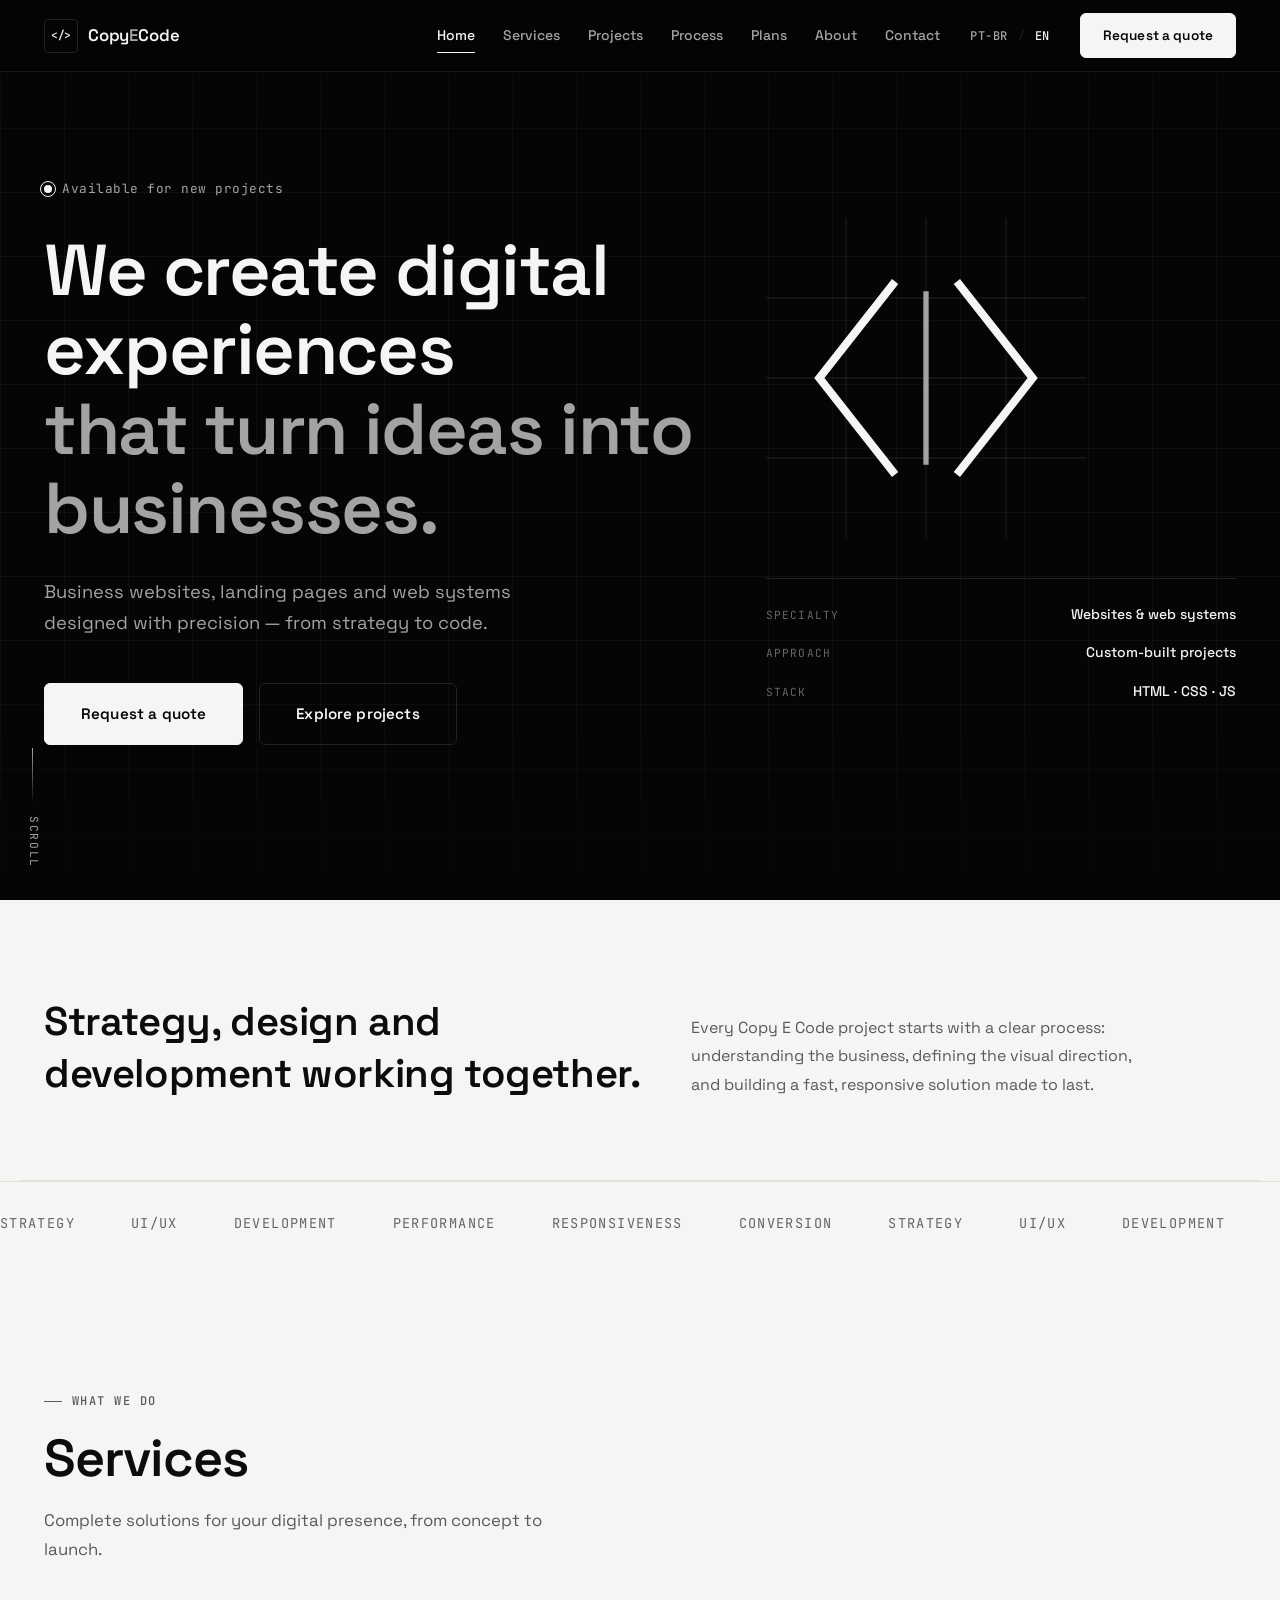
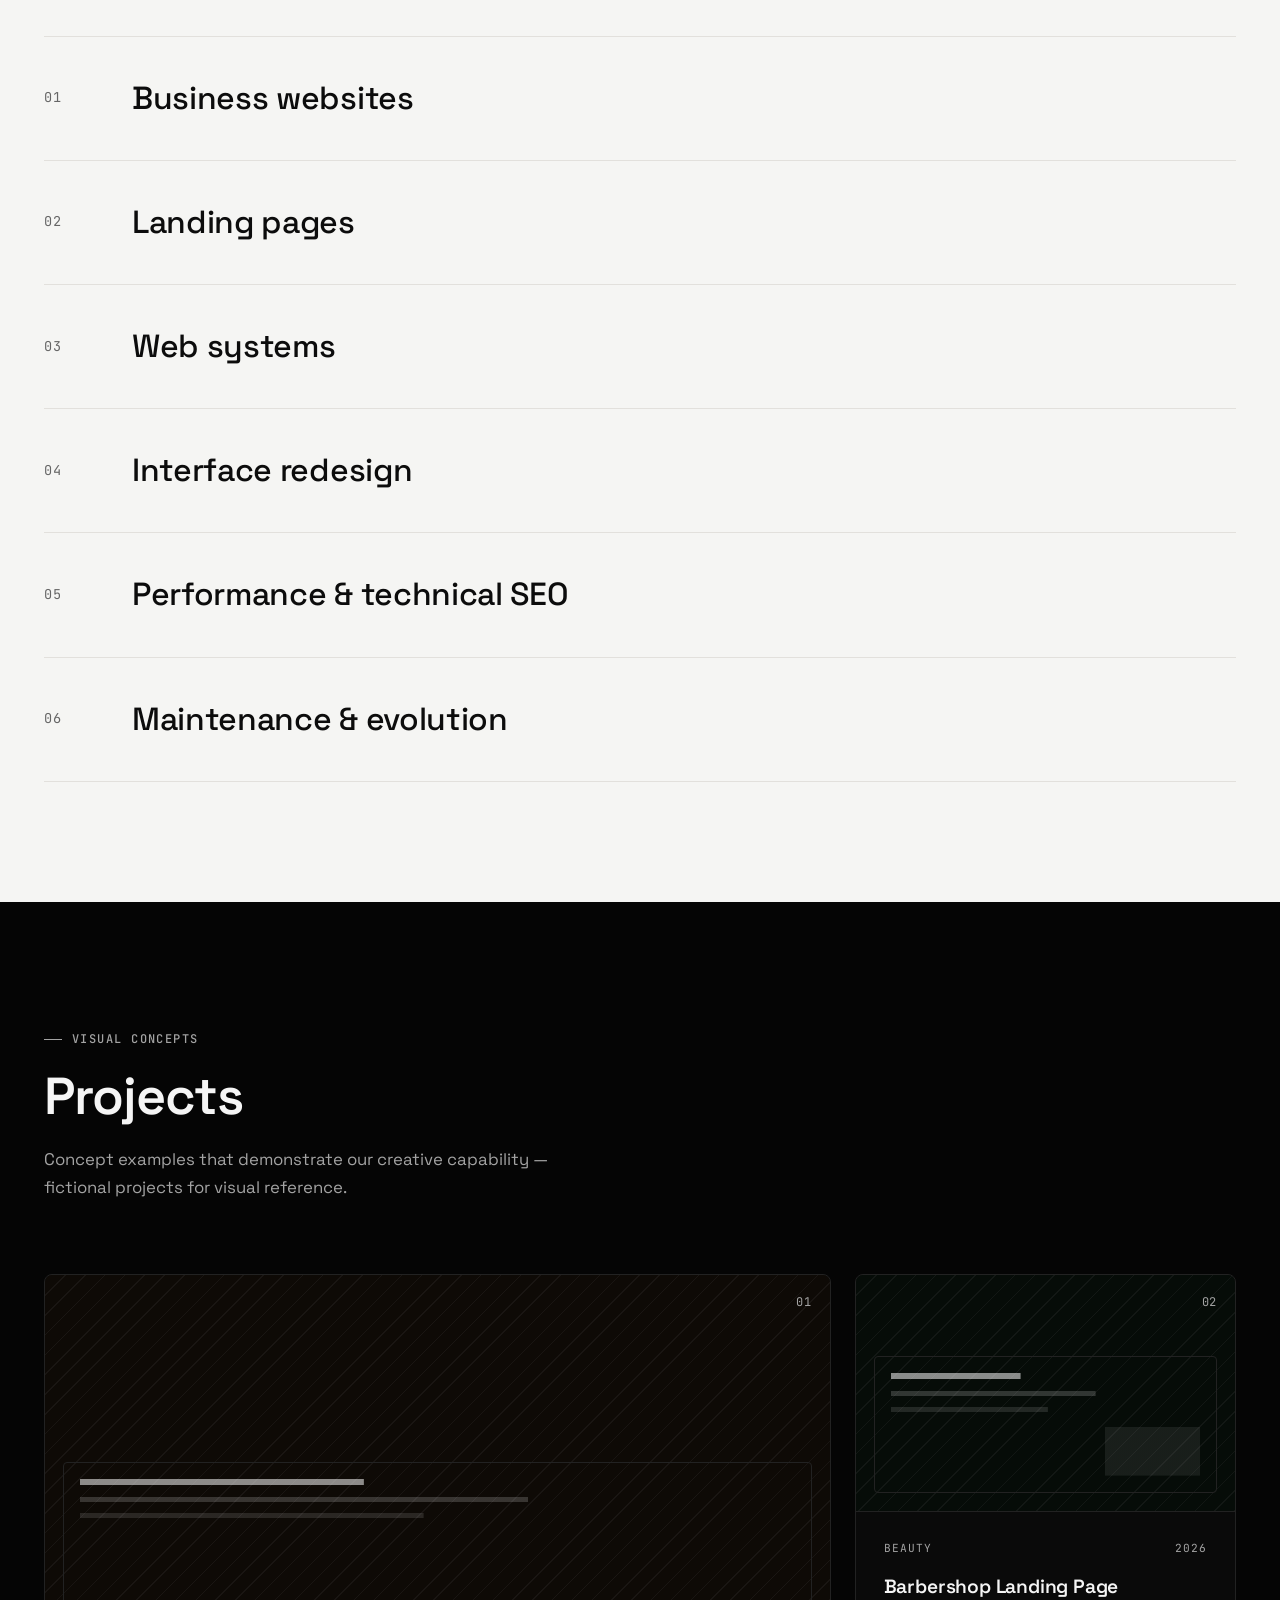
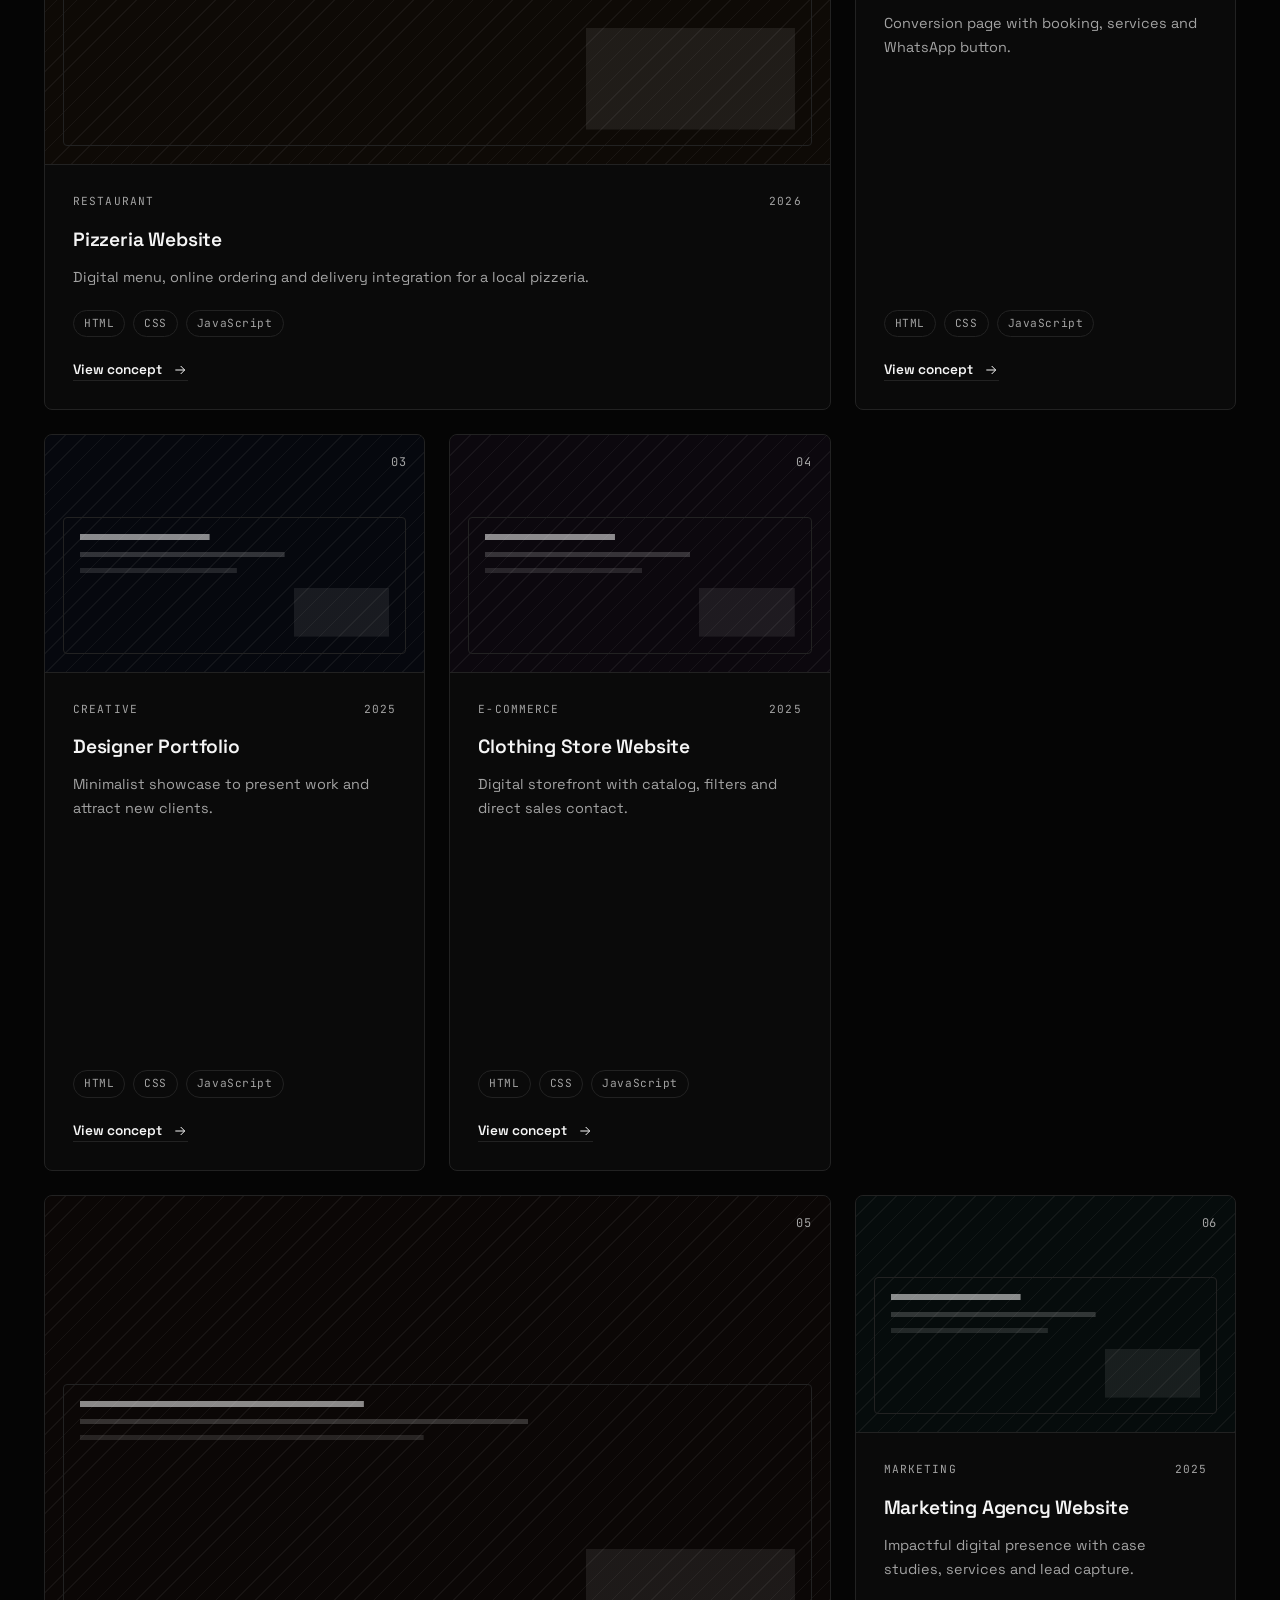
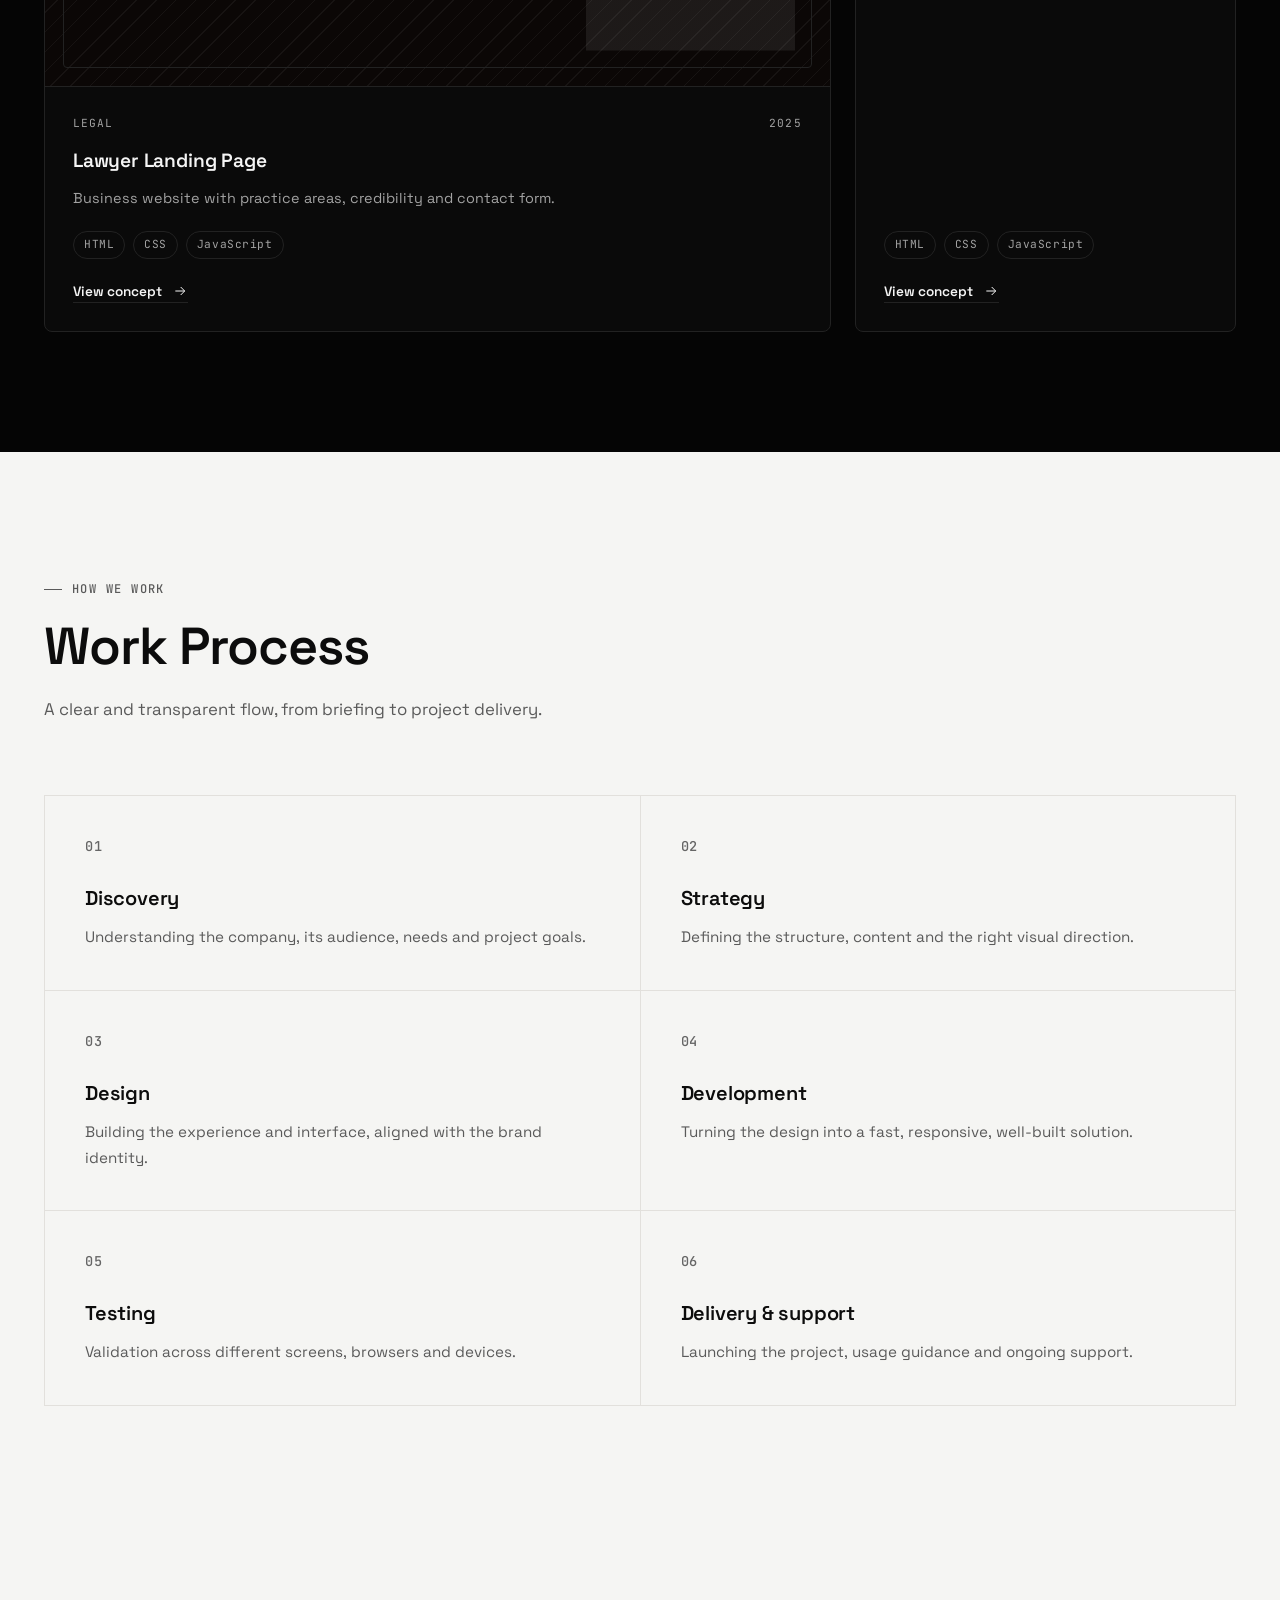
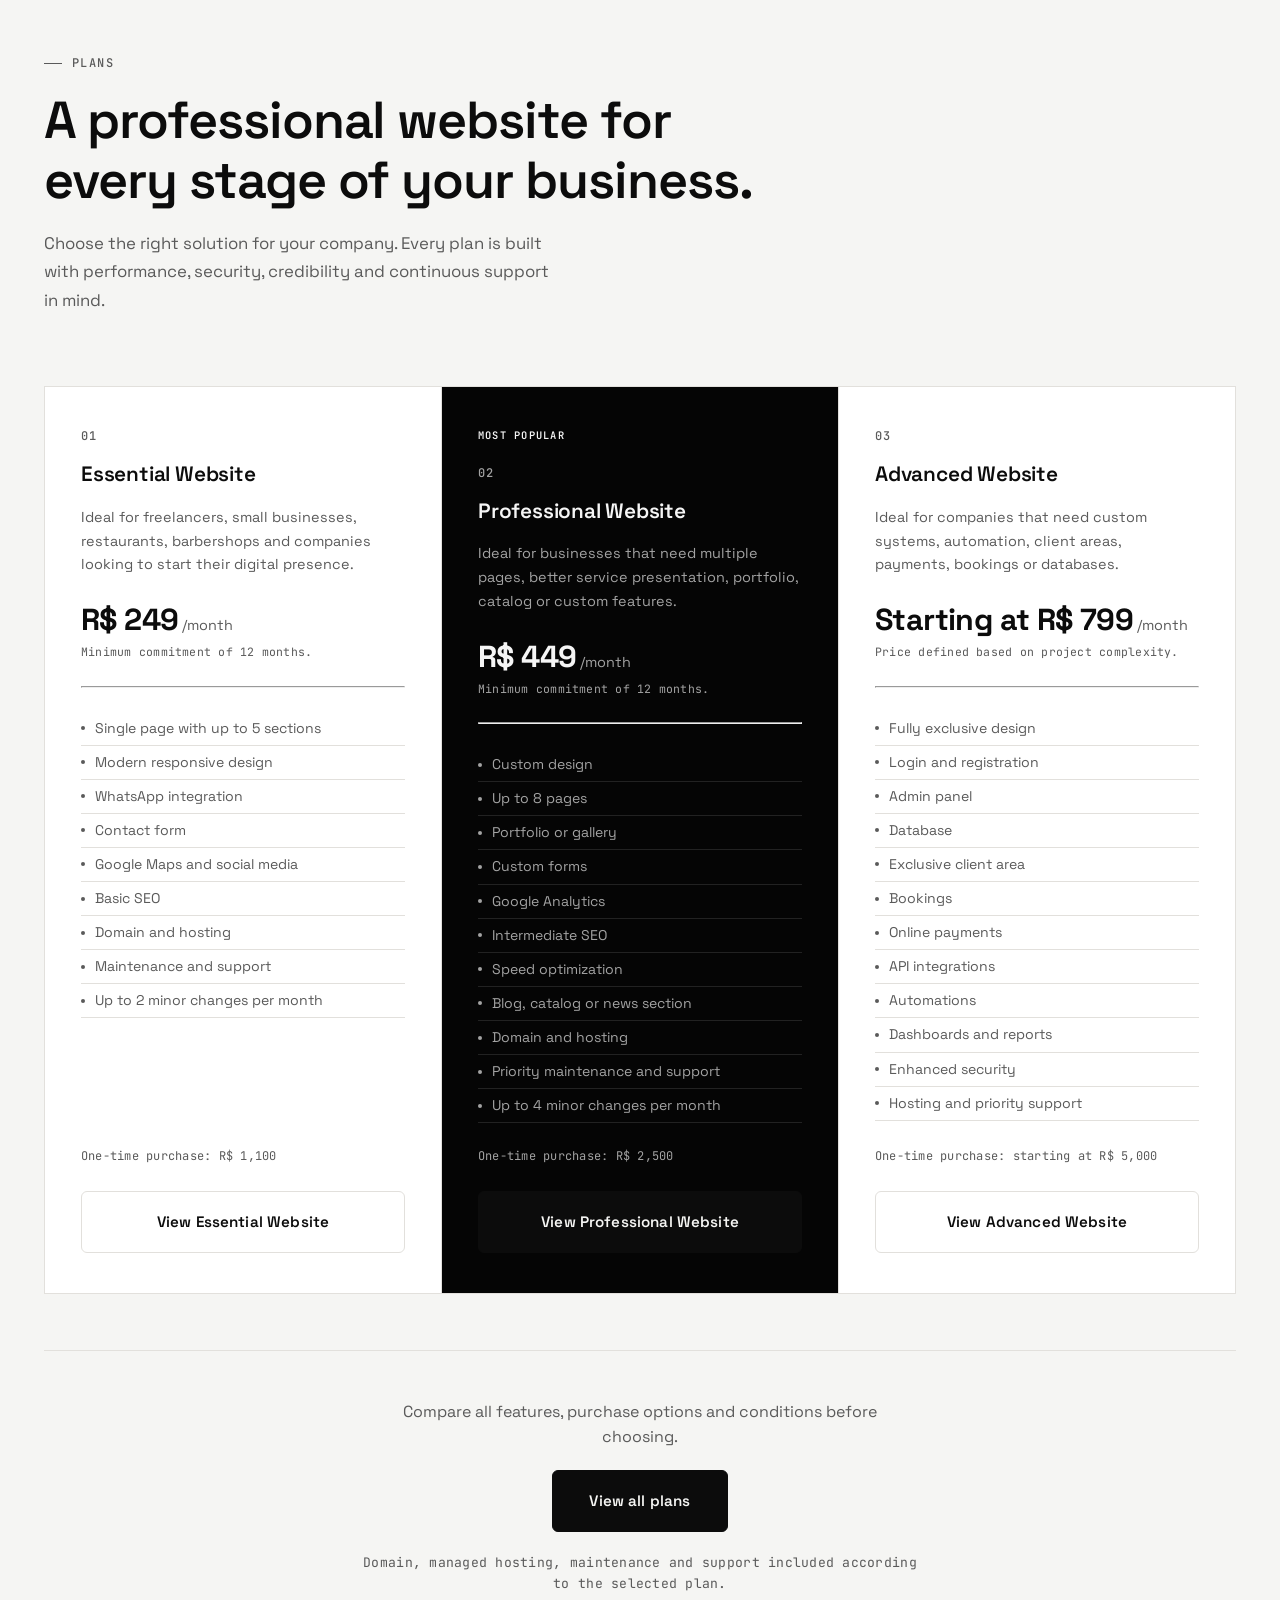
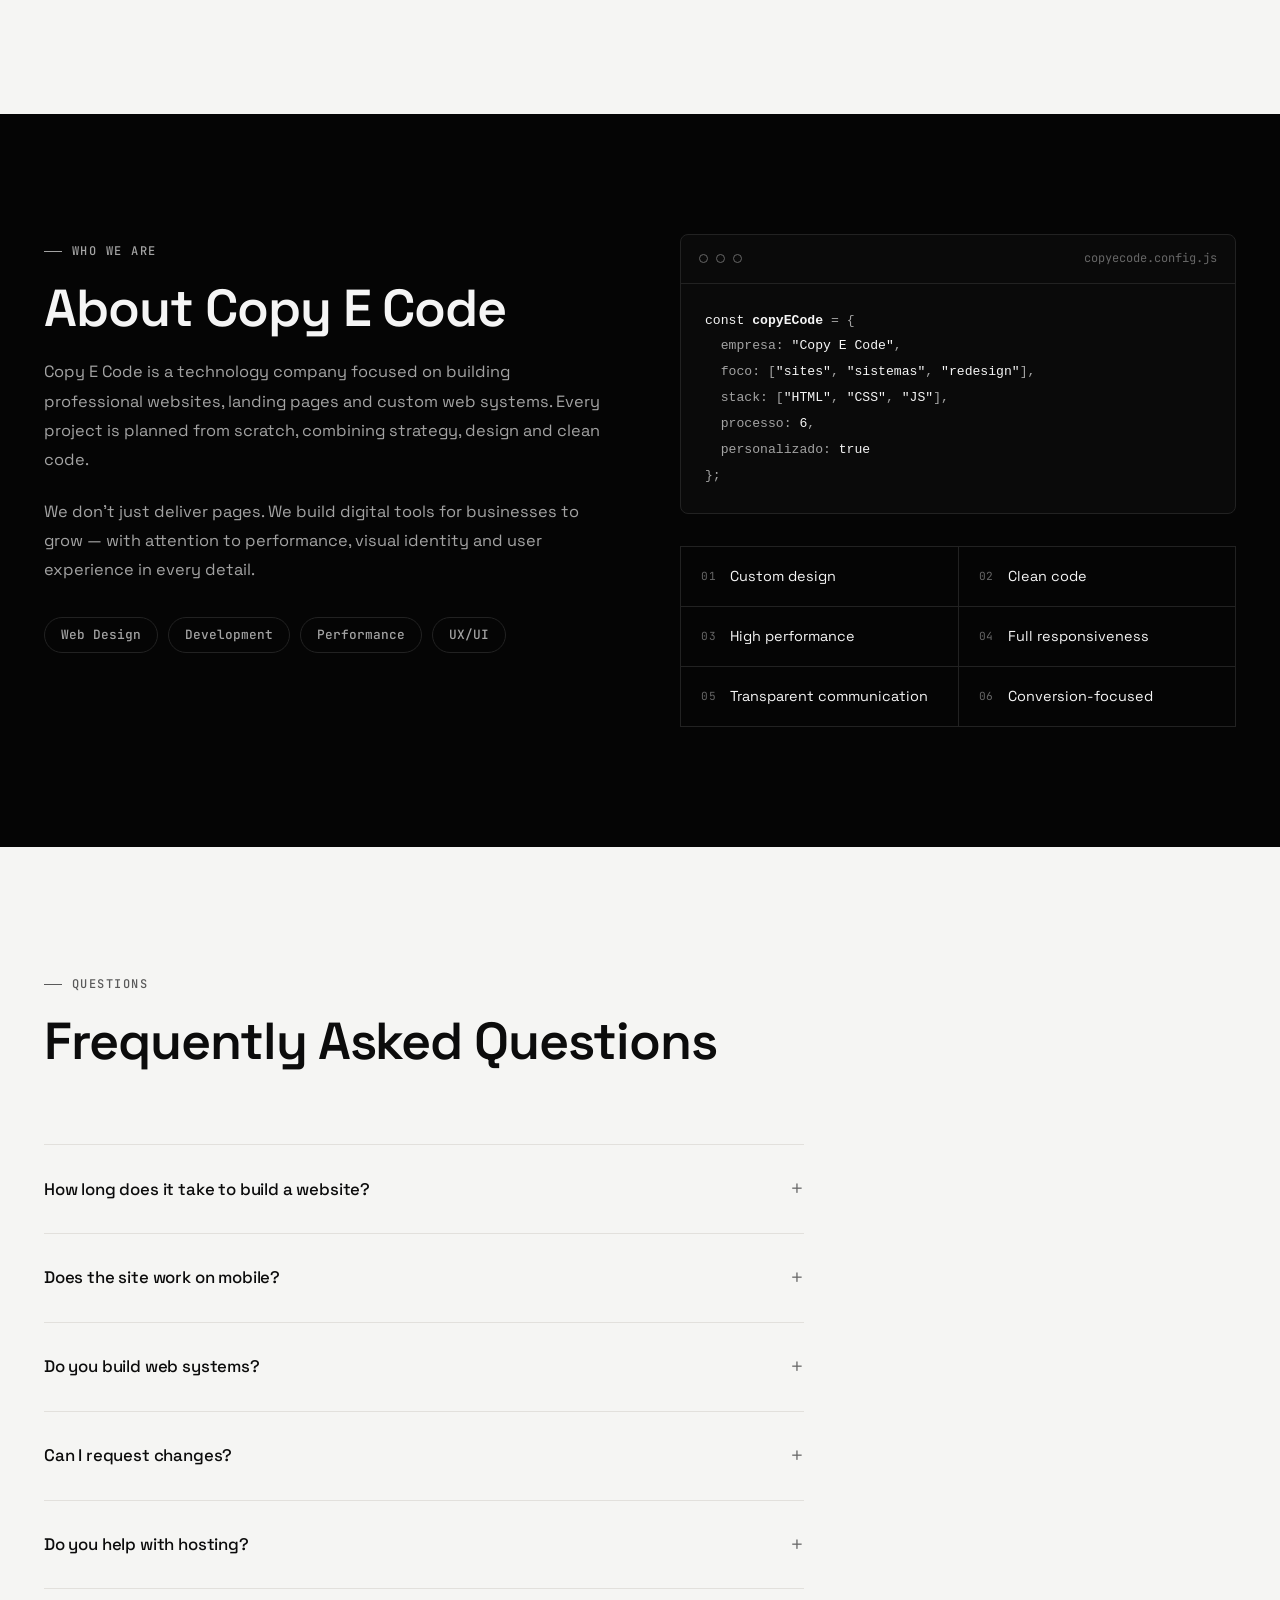
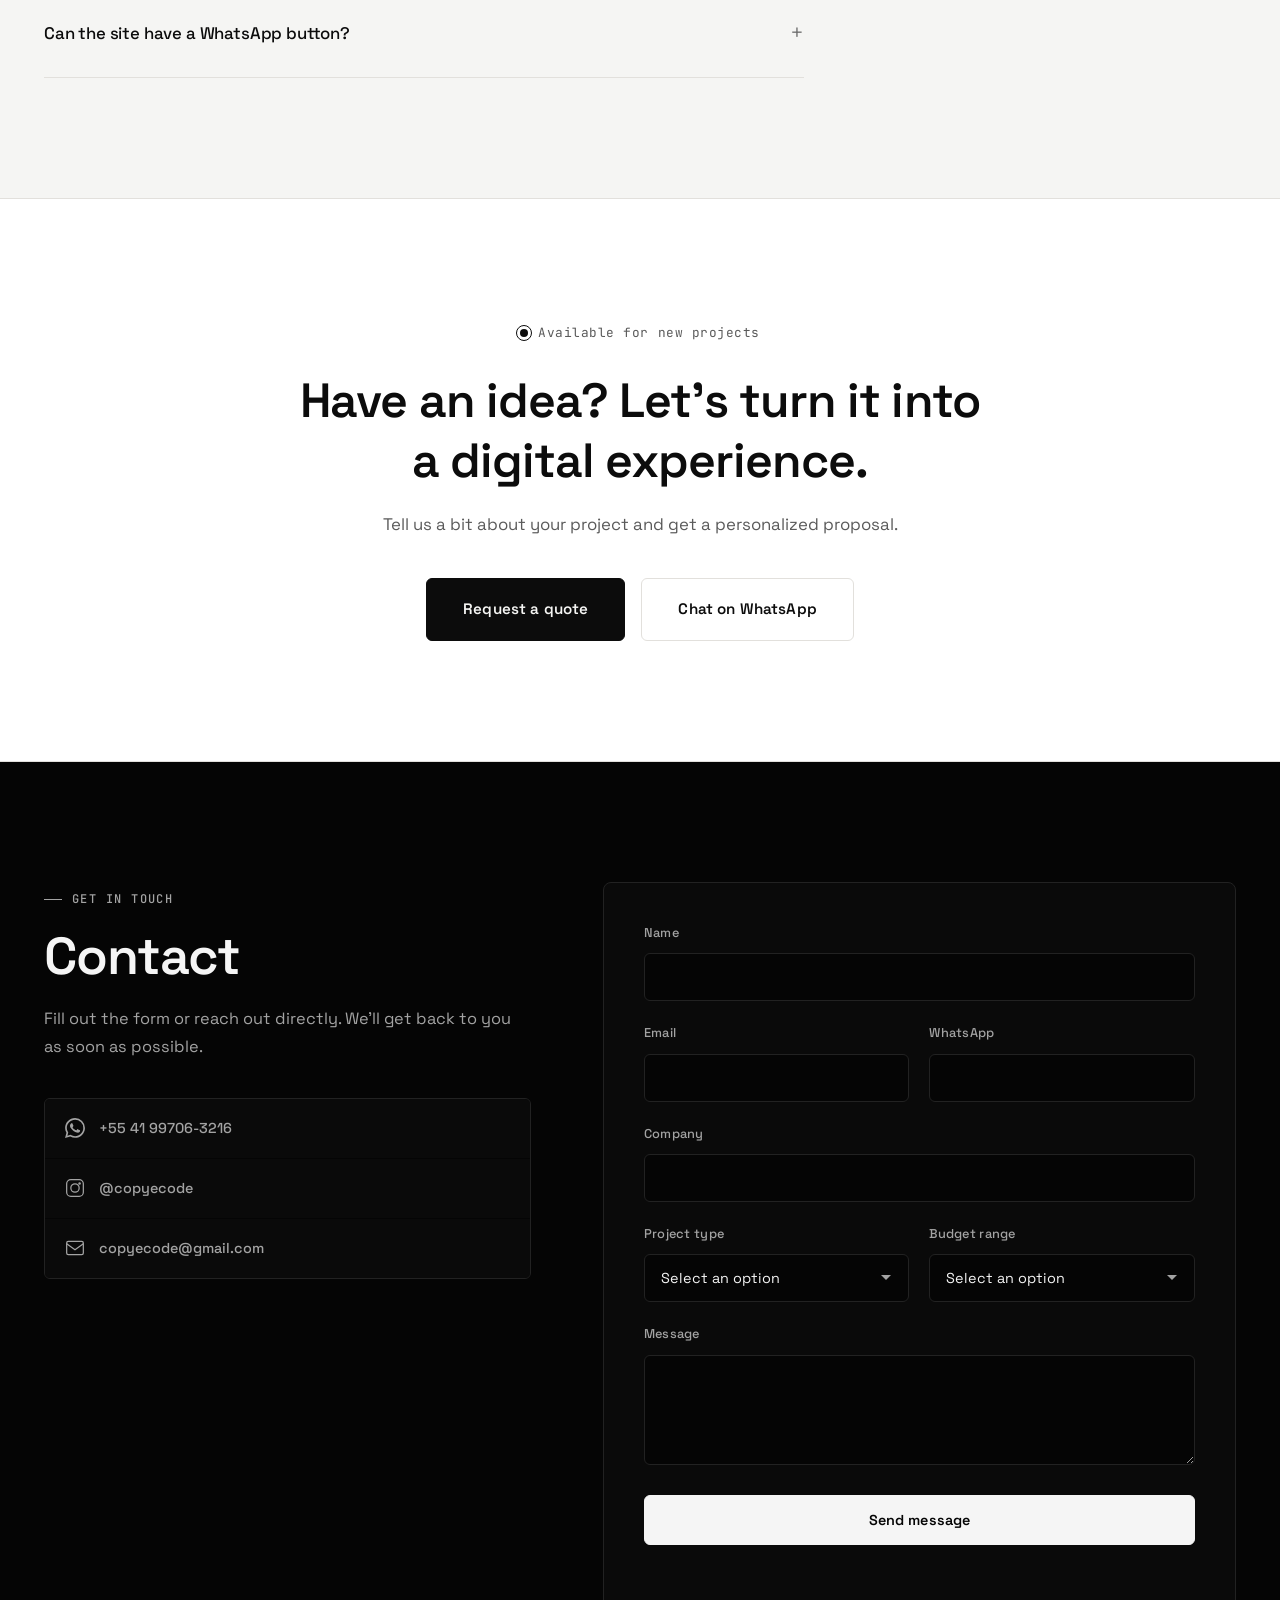
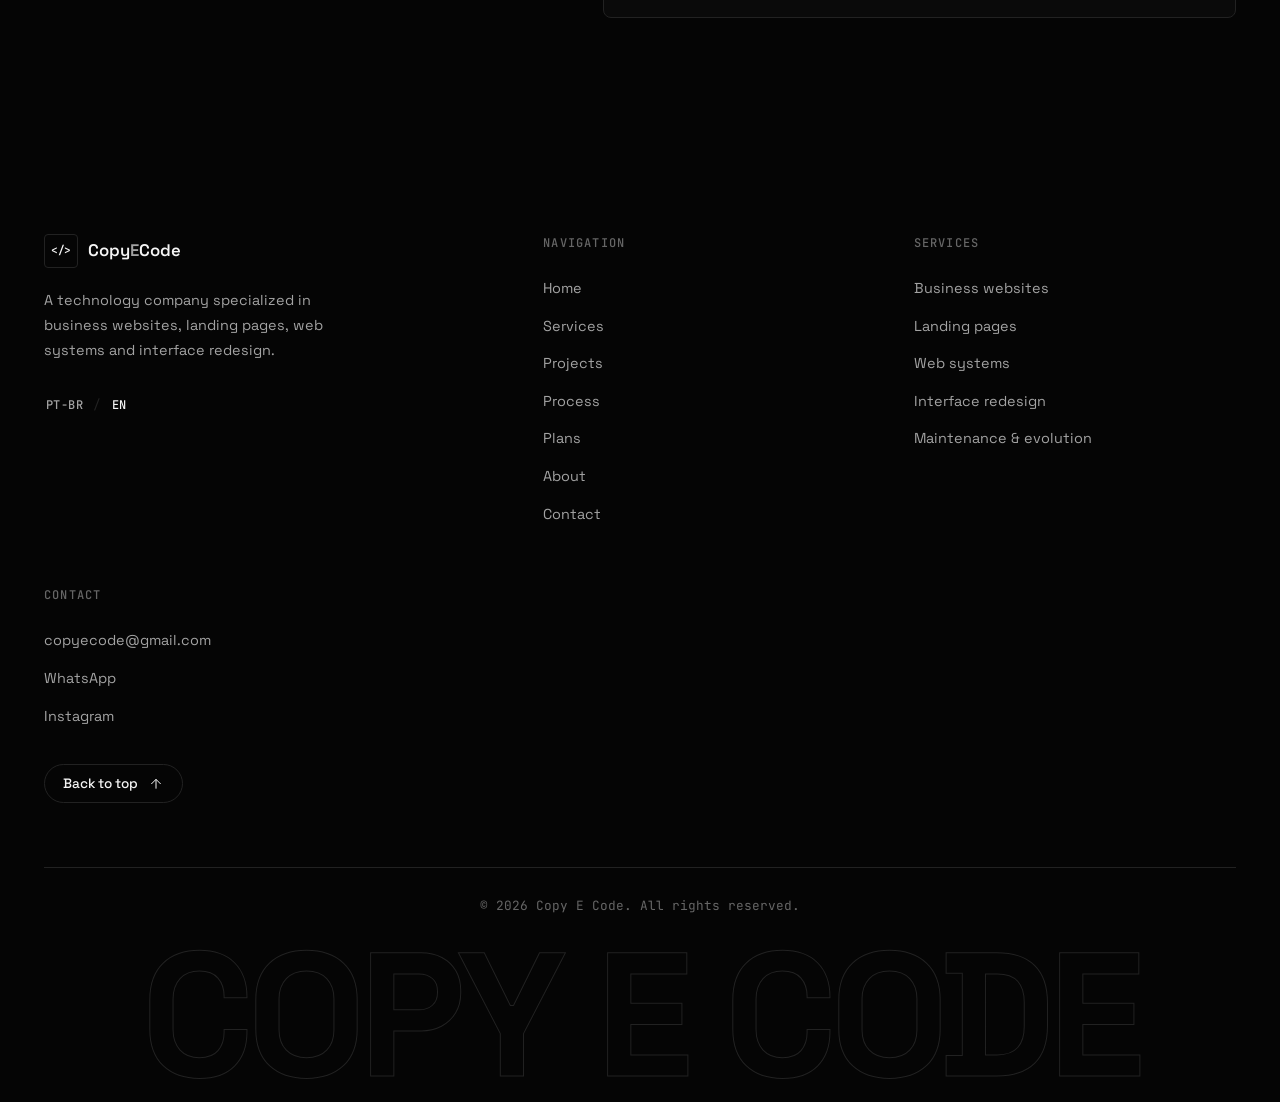
==== index.html @ 8a5ba079 "feat: seção Planos em index.html, imagens nos cards e responsividade completa - Insere seção #planos" ====
<!DOCTYPE html>
<html lang="pt-BR">
<head>
  <meta charset="UTF-8">
  <meta name="viewport" content="width=device-width, initial-scale=1.0">
  <meta name="format-detection" content="telephone=no">
  <meta name="description" content="Copy E Code — Desenvolvimento de sites profissionais, landing pages, sistemas web e redesign de interfaces com identidade própria, performance e design editorial." id="metaDescription">
  <meta name="keywords" content="criação de sites, landing pages, sistemas web, redesign de sites, desenvolvimento web, Copy E Code">
  <meta name="author" content="Copy E Code">
  <meta property="og:title" content="Copy E Code — Sites, sistemas e interfaces sob medida" id="ogTitle">
  <meta property="og:description" content="Estratégia, design e desenvolvimento trabalhando juntos para transformar ideias em negócios digitais." id="ogDescription">
  <meta property="og:type" content="website">
  <meta property="og:locale" content="pt_BR" id="ogLocale">
  <meta property="og:image" content="assets/favicon.png">
  <meta name="twitter:card" content="summary_large_image">
  <meta name="twitter:title" content="Copy E Code — Sites, sistemas e interfaces sob medida" id="twitterTitle">
  <meta name="twitter:description" content="Estratégia, design e desenvolvimento trabalhando juntos para transformar ideias em negócios digitais." id="twitterDescription">
  <meta name="twitter:image" content="assets/favicon.png">
  <meta name="theme-color" content="#050505">
  <title id="pageTitle">COPY CODE</title>
  <link rel="canonical" href="https://copyecode.com.br/">
  <link rel="icon" type="image/png" sizes="512x512" href="assets/favicon.png">
  <link rel="apple-touch-icon" sizes="180x180" href="assets/favicon.png">
  <link rel="preconnect" href="https://fonts.googleapis.com">
  <link rel="preconnect" href="https://fonts.gstatic.com" crossorigin>
  <link href="https://fonts.googleapis.com/css2?family=Space+Grotesk:wght@300;400;500;600;700&family=JetBrains+Mono:wght@400;500;600&display=swap" rel="stylesheet">
  <link rel="stylesheet" href="css/styles.css">

  <script type="application/ld+json">
  {
    "@context": "https://schema.org",
    "@type": "ProfessionalService",
    "name": "Copy E Code",
    "description": "Desenvolvimento de sites profissionais, landing pages, sistemas web e redesign de interfaces.",
    "url": "https://copyecode.com.br/",
    "image": "assets/favicon.png",
    "telephone": "+5541997063216",
    "email": "copyecode@gmail.com",
    "sameAs": ["https://www.instagram.com/copyecode/"],
    "areaServed": "BR",
    "priceRange": "$$"
  }
  </script>
</head>
<body>
  <a href="#inicio" class="skip-link" data-i18n="skipLink">Pular para o conteúdo</a>

  <!-- ========== HEADER ========== -->
  <header class="header" id="header">
    <div class="container header__inner">
      <a href="#inicio" class="header__logo" aria-label="Copy E Code">
        <span class="header__logo-mark" aria-hidden="true">&lt;/&gt;</span>
        <span class="header__logo-text">Copy<span class="header__logo-dot">E</span>Code</span>
      </a>

      <nav class="header__nav" id="nav" aria-label="Menu principal">
        <a href="#inicio" class="header__link" data-i18n="navHome">Início</a>
        <a href="#servicos" class="header__link" data-i18n="navServices">Serviços</a>
        <a href="#portfolio" class="header__link" data-i18n="navProjects">Projetos</a>
        <a href="#processo" class="header__link" data-i18n="navProcess">Processo</a>
        <a href="#planos" class="header__link" data-i18n="navPlans">Planos</a>
        <a href="#sobre" class="header__link" data-i18n="navAbout">Sobre</a>
        <a href="#contato" class="header__link" data-i18n="navContact">Contato</a>

        <div class="header__lang" role="group" aria-label="Idioma / Language">
          <button type="button" class="header__lang-btn" id="langPt" data-lang="pt-BR" aria-pressed="true">PT-BR</button>
          <span class="header__lang-sep" aria-hidden="true">/</span>
          <button type="button" class="header__lang-btn" id="langEn" data-lang="en" aria-pressed="false">EN</button>
        </div>

        <a href="#contato" class="btn btn--primary header__cta" data-i18n="navQuote">Solicitar orçamento</a>
      </nav>

      <button class="header__menu-btn" id="menuBtn" type="button" aria-label="Abrir menu" aria-controls="nav" aria-expanded="false">
        <span></span>
        <span></span>
        <span></span>
      </button>
    </div>
  </header>

  <main>

    <!-- ========== HERO ========== -->
    <section class="hero" id="inicio">
      <div class="hero__grid-bg" aria-hidden="true"></div>

      <div class="container hero__content">
        <div class="hero__main">
          <div class="hero__eyebrow reveal">
            <span class="hero__status" aria-hidden="true"></span>
            <span data-i18n="heroAvailability">Disponível para novos projetos</span>
          </div>

          <h1 class="hero__title reveal">
            <span data-i18n="heroTitleLine1">Criamos experiências digitais</span><br>
            <span class="hero__title-accent" data-i18n="heroTitleLine2">que transformam ideias em negócios.</span>
          </h1>

          <p class="hero__subtitle reveal" data-i18n="heroSubtitle">
            Sites institucionais, landing pages e sistemas web desenhados com precisão — da estratégia ao código.
          </p>

          <div class="hero__actions reveal">
            <a href="#contato" class="btn btn--primary btn--lg" data-i18n="heroCtaPrimary">Solicitar orçamento</a>
            <a href="#portfolio" class="btn btn--outline btn--lg" data-i18n="heroCtaSecondary">Explorar projetos</a>
          </div>
        </div>

        <div class="hero__aside reveal">
          <div class="hero__mark" aria-hidden="true">
            <svg viewBox="0 0 240 240" xmlns="http://www.w3.org/2000/svg" class="hero__mark-svg">
              <g class="mark-grid">
                <line x1="0" y1="60" x2="240" y2="60"/>
                <line x1="0" y1="120" x2="240" y2="120"/>
                <line x1="0" y1="180" x2="240" y2="180"/>
                <line x1="60" y1="0" x2="60" y2="240"/>
                <line x1="120" y1="0" x2="120" y2="240"/>
                <line x1="180" y1="0" x2="180" y2="240"/>
              </g>
              <path class="mark-bracket mark-bracket--left" d="M95 50 L40 120 L95 190"/>
              <path class="mark-bracket mark-bracket--right" d="M145 50 L200 120 L145 190"/>
              <line class="mark-cursor" x1="120" y1="55" x2="120" y2="185"/>
            </svg>
          </div>
          <dl class="hero__specs">
            <div class="hero__spec">
              <dt data-i18n="heroSpec1Label">Especialidade</dt>
              <dd data-i18n="heroSpec1Value">Sites &amp; sistemas web</dd>
            </div>
            <div class="hero__spec">
              <dt data-i18n="heroSpec2Label">Atuação</dt>
              <dd data-i18n="heroSpec2Value">Projetos sob medida</dd>
            </div>
            <div class="hero__spec">
              <dt data-i18n="heroSpec3Label">Stack</dt>
              <dd>HTML · CSS · JS</dd>
            </div>
          </dl>
        </div>
      </div>

      <a href="#impacto" class="hero__scroll" aria-label="Rolar para a próxima seção">
        <span class="hero__scroll-line" aria-hidden="true"></span>
        <span data-i18n="heroScroll">Rolar</span>
      </a>
    </section>

    <!-- ========== FAIXA DE IMPACTO ========== -->
    <section class="impact" id="impacto">
      <div class="container impact__inner">
        <p class="impact__statement reveal" data-i18n="impactStatement">
          Estratégia, design e desenvolvimento trabalhando juntos.
        </p>
        <p class="impact__text reveal" data-i18n="impactText">
          Cada projeto da Copy E Code nasce de um processo claro: entender o negócio, definir a direção visual e construir uma solução rápida, responsiva e feita para durar.
        </p>
      </div>
      <div class="impact__marquee" aria-hidden="true">
        <div class="impact__marquee-track">
          <span>Strategy</span><span>UI/UX</span><span>Development</span><span>Performance</span><span>Responsiveness</span><span>Conversion</span>
          <span>Strategy</span><span>UI/UX</span><span>Development</span><span>Performance</span><span>Responsiveness</span><span>Conversion</span>
        </div>
      </div>
    </section>

    <!-- ========== SERVIÇOS ========== -->
    <section class="services section" id="servicos">
      <div class="container">
        <div class="section-header reveal">
          <span class="section-label" data-i18n="servicesLabel">O que fazemos</span>
          <h2 class="section-title" data-i18n="servicesTitle">Serviços</h2>
          <p class="section-subtitle" data-i18n="servicesSubtitle">Soluções completas para presença digital, do conceito à publicação.</p>
        </div>

        <div class="services__list">
          <article class="service-row reveal">
            <div class="service-row__head">
              <span class="service-row__number">01</span>
              <h3 class="service-row__title" data-i18n="service1Title">Sites institucionais</h3>
              <svg class="service-row__arrow" viewBox="0 0 24 24" fill="none" stroke="currentColor" stroke-width="1.5" aria-hidden="true"><path d="M5 12h14M13 6l6 6-6 6"/></svg>
            </div>
            <div class="service-row__body">
              <p class="service-row__text" data-i18n="service1Text">Sites completos que apresentam sua empresa com credibilidade, organização e identidade visual própria.</p>
              <ul class="service-row__items">
                <li data-i18n="service1Item1">Arquitetura de páginas</li>
                <li data-i18n="service1Item2">Identidade visual aplicada</li>
                <li data-i18n="service1Item3">SEO técnico básico</li>
              </ul>
            </div>
          </article>

          <article class="service-row reveal">
            <div class="service-row__head">
              <span class="service-row__number">02</span>
              <h3 class="service-row__title" data-i18n="service2Title">Landing pages</h3>
              <svg class="service-row__arrow" viewBox="0 0 24 24" fill="none" stroke="currentColor" stroke-width="1.5" aria-hidden="true"><path d="M5 12h14M13 6l6 6-6 6"/></svg>
            </div>
            <div class="service-row__body">
              <p class="service-row__text" data-i18n="service2Text">Páginas focadas em conversão, ideais para campanhas, lançamentos e captura de leads.</p>
              <ul class="service-row__items">
                <li data-i18n="service2Item1">Foco em uma única ação</li>
                <li data-i18n="service2Item2">Copy orientada à conversão</li>
                <li data-i18n="service2Item3">Integração com WhatsApp e formulários</li>
              </ul>
            </div>
          </article>

          <article class="service-row reveal">
            <div class="service-row__head">
              <span class="service-row__number">03</span>
              <h3 class="service-row__title" data-i18n="service3Title">Sistemas web</h3>
              <svg class="service-row__arrow" viewBox="0 0 24 24" fill="none" stroke="currentColor" stroke-width="1.5" aria-hidden="true"><path d="M5 12h14M13 6l6 6-6 6"/></svg>
            </div>
            <div class="service-row__body">
              <p class="service-row__text" data-i18n="service3Text">Painéis, ferramentas internas e plataformas web construídas sob medida para processos específicos.</p>
              <ul class="service-row__items">
                <li data-i18n="service3Item1">Interfaces personalizadas</li>
                <li data-i18n="service3Item2">Fluxos sob medida</li>
                <li data-i18n="service3Item3">Estrutura preparada para evolução</li>
              </ul>
            </div>
          </article>

          <article class="service-row reveal">
            <div class="service-row__head">
              <span class="service-row__number">04</span>
              <h3 class="service-row__title" data-i18n="service4Title">Redesign de interfaces</h3>
              <svg class="service-row__arrow" viewBox="0 0 24 24" fill="none" stroke="currentColor" stroke-width="1.5" aria-hidden="true"><path d="M5 12h14M13 6l6 6-6 6"/></svg>
            </div>
            <div class="service-row__body">
              <p class="service-row__text" data-i18n="service4Text">Modernização de sites existentes, preservando conteúdo e funcionalidades com uma nova identidade visual.</p>
              <ul class="service-row__items">
                <li data-i18n="service4Item1">Auditoria do site atual</li>
                <li data-i18n="service4Item2">Novo sistema visual</li>
                <li data-i18n="service4Item3">Migração sem perda de conteúdo</li>
              </ul>
            </div>
          </article>

          <article class="service-row reveal">
            <div class="service-row__head">
              <span class="service-row__number">05</span>
              <h3 class="service-row__title" data-i18n="service5Title">Performance e SEO técnico</h3>
              <svg class="service-row__arrow" viewBox="0 0 24 24" fill="none" stroke="currentColor" stroke-width="1.5" aria-hidden="true"><path d="M5 12h14M13 6l6 6-6 6"/></svg>
            </div>
            <div class="service-row__body">
              <p class="service-row__text" data-i18n="service5Text">Sites mais rápidos, leves e bem estruturados para mecanismos de busca.</p>
              <ul class="service-row__items">
                <li data-i18n="service5Item1">Otimização de imagens e código</li>
                <li data-i18n="service5Item2">Metadados e dados estruturados</li>
                <li data-i18n="service5Item3">Boas práticas de Core Web Vitals</li>
              </ul>
            </div>
          </article>

          <article class="service-row reveal">
            <div class="service-row__head">
              <span class="service-row__number">06</span>
              <h3 class="service-row__title" data-i18n="service6Title">Manutenção e evolução</h3>
              <svg class="service-row__arrow" viewBox="0 0 24 24" fill="none" stroke="currentColor" stroke-width="1.5" aria-hidden="true"><path d="M5 12h14M13 6l6 6-6 6"/></svg>
            </div>
            <div class="service-row__body">
              <p class="service-row__text" data-i18n="service6Text">Acompanhamento contínuo, ajustes, novas seções e atualizações conforme seu negócio cresce.</p>
              <ul class="service-row__items">
                <li data-i18n="service6Item1">Atualizações de conteúdo</li>
                <li data-i18n="service6Item2">Novas funcionalidades</li>
                <li data-i18n="service6Item3">Suporte direto</li>
              </ul>
            </div>
          </article>
        </div>
      </div>
    </section>

    <!-- ========== PORTFÓLIO ========== -->
    <section class="portfolio section section--dark" id="portfolio">
      <div class="container">
        <div class="section-header reveal">
          <span class="section-label" data-i18n="portfolioLabel">Conceitos visuais</span>
          <h2 class="section-title" data-i18n="portfolioTitle">Projetos</h2>
          <p class="section-subtitle" data-i18n="portfolioSubtitle">Exemplos de conceitos que demonstram nossa capacidade criativa — projetos fictícios para referência visual.</p>
        </div>

        <div class="portfolio__grid">
          <article class="portfolio-card portfolio-card--lg reveal">
            <div class="portfolio-card__preview portfolio-card__preview--1">
              <span class="portfolio-card__index">01</span>
            </div>
            <div class="portfolio-card__body">
              <div class="portfolio-card__meta">
                <span class="portfolio-card__category" data-i18n="project1Category">Restaurante</span>
                <span class="portfolio-card__year">2026</span>
              </div>
              <h3 class="portfolio-card__title" data-i18n="project1Title">Site para Pizzaria</h3>
              <p class="portfolio-card__text" data-i18n="project1Text">Cardápio digital, pedidos online e integração com delivery para uma pizzaria local.</p>
              <div class="portfolio-card__tech">
                <span>HTML</span><span>CSS</span><span>JavaScript</span>
              </div>
              <button class="portfolio-card__btn" type="button" data-project="pizzaria">
                <span data-i18n="projectViewBtn">Ver conceito</span>
                <svg viewBox="0 0 24 24" fill="none" stroke="currentColor" stroke-width="1.5" aria-hidden="true"><path d="M5 12h14M13 6l6 6-6 6"/></svg>
              </button>
            </div>
          </article>

          <article class="portfolio-card reveal">
            <div class="portfolio-card__preview portfolio-card__preview--2">
              <span class="portfolio-card__index">02</span>
            </div>
            <div class="portfolio-card__body">
              <div class="portfolio-card__meta">
                <span class="portfolio-card__category" data-i18n="project2Category">Beleza</span>
                <span class="portfolio-card__year">2026</span>
              </div>
              <h3 class="portfolio-card__title" data-i18n="project2Title">Landing page para Barbearia</h3>
              <p class="portfolio-card__text" data-i18n="project2Text">Página de conversão com agendamento, serviços e botão de WhatsApp.</p>
              <div class="portfolio-card__tech">
                <span>HTML</span><span>CSS</span><span>JavaScript</span>
              </div>
              <button class="portfolio-card__btn" type="button" data-project="barbearia">
                <span data-i18n="projectViewBtn">Ver conceito</span>
                <svg viewBox="0 0 24 24" fill="none" stroke="currentColor" stroke-width="1.5" aria-hidden="true"><path d="M5 12h14M13 6l6 6-6 6"/></svg>
              </button>
            </div>
          </article>

          <article class="portfolio-card reveal">
            <div class="portfolio-card__preview portfolio-card__preview--3">
              <span class="portfolio-card__index">03</span>
            </div>
            <div class="portfolio-card__body">
              <div class="portfolio-card__meta">
                <span class="portfolio-card__category" data-i18n="project3Category">Criativo</span>
                <span class="portfolio-card__year">2025</span>
              </div>
              <h3 class="portfolio-card__title" data-i18n="project3Title">Portfólio para Designer</h3>
              <p class="portfolio-card__text" data-i18n="project3Text">Showcase minimalista para apresentar trabalhos e captar novos clientes.</p>
              <div class="portfolio-card__tech">
                <span>HTML</span><span>CSS</span><span>JavaScript</span>
              </div>
              <button class="portfolio-card__btn" type="button" data-project="designer">
                <span data-i18n="projectViewBtn">Ver conceito</span>
                <svg viewBox="0 0 24 24" fill="none" stroke="currentColor" stroke-width="1.5" aria-hidden="true"><path d="M5 12h14M13 6l6 6-6 6"/></svg>
              </button>
            </div>
          </article>

          <article class="portfolio-card reveal">
            <div class="portfolio-card__preview portfolio-card__preview--4">
              <span class="portfolio-card__index">04</span>
            </div>
            <div class="portfolio-card__body">
              <div class="portfolio-card__meta">
                <span class="portfolio-card__category" data-i18n="project4Category">E-commerce</span>
                <span class="portfolio-card__year">2025</span>
              </div>
              <h3 class="portfolio-card__title" data-i18n="project4Title">Site para Loja de Roupas</h3>
              <p class="portfolio-card__text" data-i18n="project4Text">Vitrine digital com catálogo, filtros e contato direto para vendas.</p>
              <div class="portfolio-card__tech">
                <span>HTML</span><span>CSS</span><span>JavaScript</span>
              </div>
              <button class="portfolio-card__btn" type="button" data-project="loja">
                <span data-i18n="projectViewBtn">Ver conceito</span>
                <svg viewBox="0 0 24 24" fill="none" stroke="currentColor" stroke-width="1.5" aria-hidden="true"><path d="M5 12h14M13 6l6 6-6 6"/></svg>
              </button>
            </div>
          </article>

          <article class="portfolio-card portfolio-card--lg reveal">
            <div class="portfolio-card__preview portfolio-card__preview--5">
              <span class="portfolio-card__index">05</span>
            </div>
            <div class="portfolio-card__body">
              <div class="portfolio-card__meta">
                <span class="portfolio-card__category" data-i18n="project5Category">Jurídico</span>
                <span class="portfolio-card__year">2025</span>
              </div>
              <h3 class="portfolio-card__title" data-i18n="project5Title">Página para Advogado</h3>
              <p class="portfolio-card__text" data-i18n="project5Text">Site institucional com áreas de atuação, credibilidade e formulário de contato.</p>
              <div class="portfolio-card__tech">
                <span>HTML</span><span>CSS</span><span>JavaScript</span>
              </div>
              <button class="portfolio-card__btn" type="button" data-project="advogado">
                <span data-i18n="projectViewBtn">Ver conceito</span>
                <svg viewBox="0 0 24 24" fill="none" stroke="currentColor" stroke-width="1.5" aria-hidden="true"><path d="M5 12h14M13 6l6 6-6 6"/></svg>
              </button>
            </div>
          </article>

          <article class="portfolio-card reveal">
            <div class="portfolio-card__preview portfolio-card__preview--6">
              <span class="portfolio-card__index">06</span>
            </div>
            <div class="portfolio-card__body">
              <div class="portfolio-card__meta">
                <span class="portfolio-card__category" data-i18n="project6Category">Marketing</span>
                <span class="portfolio-card__year">2025</span>
              </div>
              <h3 class="portfolio-card__title" data-i18n="project6Title">Site para Agência de Marketing</h3>
              <p class="portfolio-card__text" data-i18n="project6Text">Presença digital impactante com cases, serviços e captura de leads.</p>
              <div class="portfolio-card__tech">
                <span>HTML</span><span>CSS</span><span>JavaScript</span>
              </div>
              <button class="portfolio-card__btn" type="button" data-project="marketing">
                <span data-i18n="projectViewBtn">Ver conceito</span>
                <svg viewBox="0 0 24 24" fill="none" stroke="currentColor" stroke-width="1.5" aria-hidden="true"><path d="M5 12h14M13 6l6 6-6 6"/></svg>
              </button>
            </div>
          </article>
        </div>
      </div>
    </section>

    <!-- ========== PROCESSO ========== -->
    <section class="process section" id="processo">
      <div class="container">
        <div class="section-header reveal">
          <span class="section-label" data-i18n="processLabel">Como trabalhamos</span>
          <h2 class="section-title" data-i18n="processTitle">Processo de trabalho</h2>
          <p class="section-subtitle" data-i18n="processSubtitle">Um fluxo claro e transparente, do briefing à entrega do seu projeto.</p>
        </div>

        <div class="process__list">
          <article class="process-step reveal">
            <div class="process-step__number">01</div>
            <div class="process-step__content">
              <h3 class="process-step__title" data-i18n="process1Title">Descoberta</h3>
              <p class="process-step__text" data-i18n="process1Text">Entendimento da empresa, do público, das necessidades e dos objetivos do projeto.</p>
            </div>
          </article>
          <article class="process-step reveal">
            <div class="process-step__number">02</div>
            <div class="process-step__content">
              <h3 class="process-step__title" data-i18n="process2Title">Estratégia</h3>
              <p class="process-step__text" data-i18n="process2Text">Definição da estrutura, dos conteúdos e da direção visual mais adequada.</p>
            </div>
          </article>
          <article class="process-step reveal">
            <div class="process-step__number">03</div>
            <div class="process-step__content">
              <h3 class="process-step__title" data-i18n="process3Title">Design</h3>
              <p class="process-step__text" data-i18n="process3Text">Construção da experiência e da interface, alinhada à identidade da marca.</p>
            </div>
          </article>
          <article class="process-step reveal">
            <div class="process-step__number">04</div>
            <div class="process-step__content">
              <h3 class="process-step__title" data-i18n="process4Title">Desenvolvimento</h3>
              <p class="process-step__text" data-i18n="process4Text">Transformação do design em uma solução rápida, responsiva e bem codificada.</p>
            </div>
          </article>
          <article class="process-step reveal">
            <div class="process-step__number">05</div>
            <div class="process-step__content">
              <h3 class="process-step__title" data-i18n="process5Title">Testes</h3>
              <p class="process-step__text" data-i18n="process5Text">Validação em diferentes telas, navegadores e dispositivos.</p>
            </div>
          </article>
          <article class="process-step reveal">
            <div class="process-step__number">06</div>
            <div class="process-step__content">
              <h3 class="process-step__title" data-i18n="process6Title">Entrega e suporte</h3>
              <p class="process-step__text" data-i18n="process6Text">Publicação do projeto, orientação de uso e acompanhamento contínuo.</p>
            </div>
          </article>
        </div>
      </div>
    </section>

    <!-- ========== PLANOS ========== -->
    <section class="plans-preview section" id="planos">
      <div class="container">
        <header class="section-header reveal">
          <span class="section-label" data-i18n="plansPreviewLabel">PLANOS</span>
          <h2 class="section-title" data-i18n="plansHeroTitle">Um site profissional para cada etapa do seu negócio.</h2>
          <p class="section-subtitle" data-i18n="plansPreviewSubtitle">Escolha a solução mais adequada para sua empresa. Todos os planos são desenvolvidos com foco em desempenho, segurança, credibilidade e suporte contínuo.</p>
        </header>

        <div class="plans-preview__grid">
          <!-- Card 01 — Essencial -->
          <article class="plans-preview__card reveal" aria-labelledby="pp-ess-name">
            <div class="plans-preview__num">01</div>
            <h3 class="plans-preview__name" id="pp-ess-name" data-i18n="planEssName">Site Essencial</h3>
            <p class="plans-preview__desc" data-i18n="plansPreviewEssDesc">Ideal para profissionais autônomos, pequenos negócios, restaurantes, barbearias e empresas que precisam iniciar sua presença digital.</p>
            <div class="plans-preview__price-block">
              <div class="plans-preview__price-row">
                <span class="plans-preview__amount" data-i18n="planEssSubPrice">R$ 249</span><span class="plans-preview__period" data-i18n="planSubPeriod">/mês</span>
              </div>
              <p class="plans-preview__info" data-i18n="plansPreviewEssInfo">Permanência mínima de 12 meses.</p>
            </div>
            <hr class="plans-preview__divider">
            <ul class="plans-preview__feats">
              <li data-i18n="plansPreviewEss1">Página única com até 5 seções</li>
              <li data-i18n="plansPreviewEss2">Design moderno e responsivo</li>
              <li data-i18n="plansPreviewEss3">Integração com WhatsApp</li>
              <li data-i18n="plansPreviewEss4">Formulário de contato</li>
              <li data-i18n="plansPreviewEss5">Google Maps e redes sociais</li>
              <li data-i18n="plansPreviewEss6">SEO básico</li>
              <li data-i18n="plansPreviewEss7">Domínio e hospedagem</li>
              <li data-i18n="plansPreviewEss8">Manutenção e suporte</li>
              <li data-i18n="plansPreviewEss9">Até 2 pequenas alterações por mês</li>
            </ul>
            <p class="plans-preview__one-time" data-i18n="plansPreviewEssOneTime">Compra definitiva: R$ 1.100</p>
            <a href="planos.html#essencial" class="btn btn--outline btn--lg plans-preview__cta" data-i18n="plansPreviewEssCta">Ver Site Essencial</a>
          </article>

          <!-- Card 02 — Profissional (destaque) -->
          <article class="plans-preview__card plans-preview__card--featured reveal" aria-labelledby="pp-pro-name">
            <div class="plans-preview__badge" data-i18n="planPopularBadge">Mais escolhido</div>
            <div class="plans-preview__num">02</div>
            <h3 class="plans-preview__name" id="pp-pro-name" data-i18n="planProName">Site Profissional</h3>
            <p class="plans-preview__desc" data-i18n="plansPreviewProDesc">Ideal para empresas que precisam de várias páginas, melhor apresentação dos serviços, portfólio, catálogo ou recursos personalizados.</p>
            <div class="plans-preview__price-block">
              <div class="plans-preview__price-row">
                <span class="plans-preview__amount" data-i18n="planProSubPrice">R$ 449</span><span class="plans-preview__period" data-i18n="planSubPeriod">/mês</span>
              </div>
              <p class="plans-preview__info" data-i18n="plansPreviewProInfo">Permanência mínima de 12 meses.</p>
            </div>
            <hr class="plans-preview__divider">
            <ul class="plans-preview__feats">
              <li data-i18n="plansPreviewPro1">Design personalizado</li>
              <li data-i18n="plansPreviewPro2">Até 8 páginas</li>
              <li data-i18n="plansPreviewPro3">Portfólio ou galeria</li>
              <li data-i18n="plansPreviewPro4">Formulários personalizados</li>
              <li data-i18n="plansPreviewPro5">Google Analytics</li>
              <li data-i18n="plansPreviewPro6">SEO intermediário</li>
              <li data-i18n="plansPreviewPro7">Otimização de velocidade</li>
              <li data-i18n="plansPreviewPro8">Blog, catálogo ou área de novidades</li>
              <li data-i18n="plansPreviewPro9">Domínio e hospedagem</li>
              <li data-i18n="plansPreviewPro10">Manutenção e suporte prioritário</li>
              <li data-i18n="plansPreviewPro11">Até 4 pequenas alterações por mês</li>
            </ul>
            <p class="plans-preview__one-time" data-i18n="plansPreviewProOneTime">Compra definitiva: R$ 2.500</p>
            <a href="planos.html#profissional" class="btn btn--primary btn--lg plans-preview__cta" data-i18n="plansPreviewProCta">Ver Site Profissional</a>
          </article>

          <!-- Card 03 — Avançado -->
          <article class="plans-preview__card reveal" aria-labelledby="pp-adv-name">
            <div class="plans-preview__num">03</div>
            <h3 class="plans-preview__name" id="pp-adv-name" data-i18n="planAdvName">Site Avançado</h3>
            <p class="plans-preview__desc" data-i18n="plansPreviewAdvDesc">Ideal para empresas que precisam de sistemas personalizados, automações, área de clientes, pagamentos, agendamentos ou banco de dados.</p>
            <div class="plans-preview__price-block">
              <div class="plans-preview__price-row">
                <span class="plans-preview__amount" data-i18n="planAdvSubPrice">A partir de R$ 799</span><span class="plans-preview__period" data-i18n="planSubPeriod">/mês</span>
              </div>
              <p class="plans-preview__info" data-i18n="plansPreviewAdvInfo">Valor definido conforme a complexidade do projeto.</p>
            </div>
            <hr class="plans-preview__divider">
            <ul class="plans-preview__feats">
              <li data-i18n="plansPreviewAdv1">Design totalmente exclusivo</li>
              <li data-i18n="plansPreviewAdv2">Login e cadastro</li>
              <li data-i18n="plansPreviewAdv3">Painel administrativo</li>
              <li data-i18n="plansPreviewAdv4">Banco de dados</li>
              <li data-i18n="plansPreviewAdv5">Área exclusiva para clientes</li>
              <li data-i18n="plansPreviewAdv6">Agendamentos</li>
              <li data-i18n="plansPreviewAdv7">Pagamentos online</li>
              <li data-i18n="plansPreviewAdv8">Integrações com APIs</li>
              <li data-i18n="plansPreviewAdv9">Automações</li>
              <li data-i18n="plansPreviewAdv10">Dashboards e relatórios</li>
              <li data-i18n="plansPreviewAdv11">Segurança reforçada</li>
              <li data-i18n="plansPreviewAdv12">Hospedagem e suporte prioritário</li>
            </ul>
            <p class="plans-preview__one-time" data-i18n="plansPreviewAdvOneTime">Compra definitiva: a partir de R$ 5.000</p>
            <a href="planos.html#avancado" class="btn btn--outline btn--lg plans-preview__cta" data-i18n="plansPreviewAdvCta">Ver Site Avançado</a>
          </article>
        </div>

        <div class="plans-preview__footer reveal">
          <p class="plans-preview__footer-text" data-i18n="plansPreviewAllText">Compare todos os recursos, modalidades e condições antes de escolher.</p>
          <a href="planos.html" class="btn btn--primary btn--lg" data-i18n="plansPreviewAllCta">Ver todos os planos</a>
          <p class="plans-preview__footer-note" data-i18n="plansPreviewAllNote">Domínio, hospedagem gerenciada, manutenção e suporte incluídos conforme o plano.</p>
        </div>
      </div>
    </section>

    <!-- ========== SOBRE ========== -->
    <section class="about section section--dark" id="sobre">
      <div class="container">
        <div class="about__grid">
          <div class="about__content reveal">
            <span class="section-label" data-i18n="aboutLabel">Quem somos</span>
            <h2 class="section-title" data-i18n="aboutTitle">Sobre a Copy E Code</h2>
            <p class="about__text" data-i18n="aboutText1">A Copy E Code é uma empresa de tecnologia focada no desenvolvimento de sites profissionais, landing pages e sistemas web sob medida. Cada projeto é planejado do zero, combinando estratégia, design e código limpo.</p>
            <p class="about__text" data-i18n="aboutText2">Não entregamos apenas páginas. Construímos ferramentas digitais para empresas crescerem — com atenção a performance, identidade visual e experiência do usuário em cada detalhe.</p>
            <div class="about__tags">
              <span class="tag" data-i18n="aboutTag1">Web Design</span>
              <span class="tag" data-i18n="aboutTag2">Desenvolvimento</span>
              <span class="tag" data-i18n="aboutTag3">Performance</span>
              <span class="tag" data-i18n="aboutTag4">UX/UI</span>
            </div>
          </div>

          <div class="about__visual reveal">
            <div class="about__code-window">
              <div class="about__code-header">
                <span class="dot dot--a"></span>
                <span class="dot dot--b"></span>
                <span class="dot dot--c"></span>
                <span class="about__code-filename">copyecode.config.js</span>
              </div>
              <pre class="about__code-body"><code><span class="code-kw">const</span> <span class="code-var">copyECode</span> = {
  <span class="code-prop">empresa</span>: <span class="code-val">"Copy E Code"</span>,
  <span class="code-prop">foco</span>: [<span class="code-val">"sites"</span>, <span class="code-val">"sistemas"</span>, <span class="code-val">"redesign"</span>],
  <span class="code-prop">stack</span>: [<span class="code-val">"HTML"</span>, <span class="code-val">"CSS"</span>, <span class="code-val">"JS"</span>],
  <span class="code-prop">processo</span>: <span class="code-num">6</span>,
  <span class="code-prop">personalizado</span>: <span class="code-kw">true</span>
};</code></pre>
            </div>

            <div class="about__diffs">
              <div class="about__diff">
                <span class="about__diff-num">01</span>
                <span data-i18n="diff1">Design personalizado</span>
              </div>
              <div class="about__diff">
                <span class="about__diff-num">02</span>
                <span data-i18n="diff2">Código limpo</span>
              </div>
              <div class="about__diff">
                <span class="about__diff-num">03</span>
                <span data-i18n="diff3">Alta performance</span>
              </div>
              <div class="about__diff">
                <span class="about__diff-num">04</span>
                <span data-i18n="diff4">Responsividade completa</span>
              </div>
              <div class="about__diff">
                <span class="about__diff-num">05</span>
                <span data-i18n="diff5">Comunicação transparente</span>
              </div>
              <div class="about__diff">
                <span class="about__diff-num">06</span>
                <span data-i18n="diff6">Foco em conversão</span>
              </div>
            </div>
          </div>
        </div>
      </div>
    </section>

    <!-- ========== FAQ ========== -->
    <section class="faq section" id="faq">
      <div class="container">
        <div class="section-header reveal">
          <span class="section-label" data-i18n="faqLabel">Dúvidas</span>
          <h2 class="section-title" data-i18n="faqTitle">Perguntas frequentes</h2>
        </div>
        <div class="faq__list">
          <details class="faq-item reveal">
            <summary class="faq-item__question" data-i18n="faq1Q">Quanto tempo demora para criar um site?</summary>
            <p class="faq-item__answer" data-i18n="faq1A">O prazo varia conforme a complexidade do projeto. Um site simples pode ficar pronto em 1 a 2 semanas, enquanto projetos mais completos levam de 3 a 4 semanas. Definimos o cronograma no briefing inicial.</p>
          </details>
          <details class="faq-item reveal">
            <summary class="faq-item__question" data-i18n="faq2Q">O site funciona no celular?</summary>
            <p class="faq-item__answer" data-i18n="faq2A">Sim. Todos os nossos sites são 100% responsivos, adaptando-se perfeitamente a celulares, tablets e desktops para garantir a melhor experiência em qualquer dispositivo.</p>
          </details>
          <details class="faq-item reveal">
            <summary class="faq-item__question" data-i18n="faq3Q">Vocês fazem sistemas web?</summary>
            <p class="faq-item__answer" data-i18n="faq3A">Sim. Desenvolvemos sistemas e painéis sob medida, com interfaces personalizadas para processos específicos do seu negócio.</p>
          </details>
          <details class="faq-item reveal">
            <summary class="faq-item__question" data-i18n="faq4Q">Posso pedir alterações?</summary>
            <p class="faq-item__answer" data-i18n="faq4A">Claro. Incluímos rodadas de revisão em cada projeto para que você possa solicitar ajustes até ficar satisfeito com o resultado final.</p>
          </details>
          <details class="faq-item reveal">
            <summary class="faq-item__question" data-i18n="faq5Q">Vocês ajudam com hospedagem?</summary>
            <p class="faq-item__answer" data-i18n="faq5A">Sim. Orientamos na escolha da melhor hospedagem para o seu projeto e podemos cuidar de toda a configuração e publicação do site.</p>
          </details>
          <details class="faq-item reveal">
            <summary class="faq-item__question" data-i18n="faq6Q">O site pode ter botão de WhatsApp?</summary>
            <p class="faq-item__answer" data-i18n="faq6A">Sim. Integramos botões de WhatsApp, formulários de contato, links para redes sociais e outras funcionalidades para facilitar o contato com seus clientes.</p>
          </details>
        </div>
      </div>
    </section>

    <!-- ========== CTA FINAL ========== -->
    <section class="final-cta">
      <div class="container final-cta__inner">
        <div class="final-cta__eyebrow reveal">
          <span class="hero__status" aria-hidden="true"></span>
          <span data-i18n="ctaAvailability">Disponível para novos projetos</span>
        </div>
        <h2 class="final-cta__title reveal" data-i18n="ctaTitle">Tem uma ideia? Vamos transformá-la em uma experiência digital.</h2>
        <p class="final-cta__text reveal" data-i18n="ctaText">Conte um pouco sobre seu projeto e receba uma proposta personalizada.</p>
        <div class="final-cta__actions reveal">
          <a href="#contato" class="btn btn--primary btn--lg" data-i18n="ctaButton">Solicitar orçamento</a>
          <a href="https://wa.me/554197063216" class="btn btn--outline btn--lg" target="_blank" rel="noopener noreferrer" data-i18n="ctaWhatsapp">Falar no WhatsApp</a>
        </div>
      </div>
    </section>

    <!-- ========== CONTATO ========== -->
    <section class="contact section section--dark" id="contato">
      <div class="container">
        <div class="contact__grid">
          <div class="contact__info reveal">
            <span class="section-label" data-i18n="contactLabel">Fale conosco</span>
            <h2 class="section-title" data-i18n="contactTitle">Contato</h2>
            <p class="contact__text" data-i18n="contactText">Preencha o formulário ou entre em contato diretamente. Respondemos o mais rápido possível.</p>
            <div class="contact__channels">
              <a href="https://wa.me/554197063216" class="contact__channel" target="_blank" rel="noopener noreferrer">
                <svg viewBox="0 0 24 24" fill="currentColor" aria-hidden="true"><path d="M17.472 14.382c-.297-.149-1.758-.867-2.03-.967-.273-.099-.471-.148-.67.15-.197.297-.767.966-.94 1.164-.173.199-.347.223-.644.075-.297-.15-1.255-.463-2.39-1.475-.883-.788-1.48-1.761-1.653-2.059-.173-.297-.018-.458.13-.606.134-.133.298-.347.446-.52.149-.174.198-.298.298-.497.099-.198.05-.371-.025-.52-.075-.149-.669-1.612-.916-2.207-.242-.579-.487-.5-.669-.51-.173-.008-.371-.01-.57-.01-.198 0-.52.074-.792.372-.272.297-1.04 1.016-1.04 2.479 0 1.462 1.065 2.875 1.213 3.074.149.198 2.096 3.2 5.077 4.487.709.306 1.262.489 1.694.625.712.227 1.36.195 1.871.118.571-.085 1.758-.719 2.006-1.413.248-.694.248-1.289.173-1.413-.074-.124-.272-.198-.57-.347m-5.421 7.403h-.004a9.87 9.87 0 01-5.031-1.378l-.361-.214-3.741.982.998-3.648-.235-.374a9.86 9.86 0 01-1.51-5.26c.001-5.45 4.436-9.884 9.888-9.884 2.64 0 5.122 1.03 6.988 2.898a9.825 9.825 0 012.893 6.994c-.003 5.45-4.435 9.884-9.885 9.884m8.413-18.297A11.815 11.815 0 0012.05 0C5.495 0 .16 5.335.157 11.892c0 2.096.547 4.142 1.588 5.945L.057 24l6.305-1.654a11.882 11.882 0 005.683 1.448h.005c6.554 0 11.89-5.335 11.893-11.893a11.821 11.821 0 00-3.48-8.413z"/></svg>
                +55 41 99706-3216
              </a>
              <a href="https://www.instagram.com/copyecode/" class="contact__channel" target="_blank" rel="noopener noreferrer">
                <svg viewBox="0 0 24 24" fill="none" stroke="currentColor" stroke-width="1.5" aria-hidden="true"><rect x="2" y="2" width="20" height="20" rx="5"/><circle cx="12" cy="12" r="5"/><circle cx="17.5" cy="6.5" r="1.5" fill="currentColor" stroke="none"/></svg>
                @copyecode
              </a>
              <a href="mailto:copyecode@gmail.com" class="contact__channel">
                <svg viewBox="0 0 24 24" fill="none" stroke="currentColor" stroke-width="1.5" aria-hidden="true"><rect x="2" y="4" width="20" height="16" rx="2"/><path d="M22 7l-10 7L2 7"/></svg>
                copyecode@gmail.com
              </a>
            </div>
          </div>

          <form class="contact__form reveal" id="contactForm" novalidate>
            <div class="form-group">
              <label for="nome" data-i18n="formName">Nome</label>
              <input type="text" id="nome" name="nome" autocomplete="name" required>
              <span class="form-error" data-i18n="formErrorName">Informe seu nome.</span>
            </div>
            <div class="form-row">
              <div class="form-group">
                <label for="email" data-i18n="formEmail">E-mail</label>
                <input type="email" id="email" name="email" autocomplete="email" required>
                <span class="form-error" data-i18n="formErrorEmail">Informe um e-mail válido.</span>
              </div>
              <div class="form-group">
                <label for="whatsapp" data-i18n="formWhatsapp">WhatsApp</label>
                <input type="tel" id="whatsapp" name="whatsapp" autocomplete="tel" inputmode="tel" maxlength="15" required>
                <span class="form-error" data-i18n="formErrorWhatsapp">Informe um número válido.</span>
              </div>
            </div>
            <div class="form-group">
              <label for="empresa" data-i18n="formCompany">Empresa</label>
              <input type="text" id="empresa" name="empresa" autocomplete="organization">
            </div>
            <div class="form-row">
              <div class="form-group">
                <label for="tipo" data-i18n="formType">Tipo de projeto</label>
                <select id="tipo" name="tipo" required>
                  <option value="" disabled selected data-i18n="formTypeSelect">Selecione uma opção</option>
                  <option value="site-institucional" data-i18n="formType1">Site institucional</option>
                  <option value="landing-page" data-i18n="formType2">Landing page</option>
                  <option value="sistema-web" data-i18n="formType3">Sistema web</option>
                  <option value="redesign" data-i18n="formType4">Redesign</option>
                  <option value="manutencao" data-i18n="formType5">Manutenção</option>
                  <option value="outro" data-i18n="formType6">Outro</option>
                </select>
                <span class="form-error" data-i18n="formErrorType">Selecione um tipo de projeto.</span>
              </div>
              <div class="form-group">
                <label for="orcamento" data-i18n="formBudget">Faixa de orçamento</label>
                <select id="orcamento" name="orcamento">
                  <option value="" data-i18n="formBudgetSelect">Selecione uma opção</option>
                  <option value="ate-2000" data-i18n="formBudget1">Até R$ 2.000</option>
                  <option value="2000-5000" data-i18n="formBudget2">R$ 2.000 – R$ 5.000</option>
                  <option value="5000-10000" data-i18n="formBudget3">R$ 5.000 – R$ 10.000</option>
                  <option value="acima-10000" data-i18n="formBudget4">Acima de R$ 10.000</option>
                  <option value="a-definir" data-i18n="formBudget5">A definir</option>
                </select>
              </div>
            </div>
            <div class="form-group">
              <label for="mensagem" data-i18n="formMessage">Mensagem</label>
              <textarea id="mensagem" name="mensagem" rows="4" minlength="10" required></textarea>
              <span class="form-error" data-i18n="formErrorMessage">Conte um pouco mais sobre o seu projeto (mín. 10 caracteres).</span>
            </div>
            <button type="submit" class="btn btn--primary btn--full" id="formSubmit">
              <span class="btn-label" data-i18n="formSubmit">Enviar mensagem</span>
            </button>
            <p class="form-status" id="formStatus" role="status" aria-live="polite"></p>
          </form>
        </div>
      </div>
    </section>

  </main>

  <!-- ========== FOOTER ========== -->
  <footer class="footer">
    <div class="container">
      <div class="footer__top">
        <div class="footer__brand">
          <a href="#inicio" class="footer__logo" aria-label="Copy E Code">
            <span class="header__logo-mark" aria-hidden="true">&lt;/&gt;</span>
            <span class="header__logo-text">Copy<span class="header__logo-dot">E</span>Code</span>
          </a>
          <p class="footer__desc" data-i18n="footerDesc">Empresa de tecnologia especializada em sites profissionais, landing pages, sistemas web e redesign de interfaces.</p>
          <div class="header__lang header__lang--footer" role="group" aria-label="Idioma / Language">
            <button type="button" class="header__lang-btn" id="langPtFooter" data-lang="pt-BR" aria-pressed="true">PT-BR</button>
            <span class="header__lang-sep" aria-hidden="true">/</span>
            <button type="button" class="header__lang-btn" id="langEnFooter" data-lang="en" aria-pressed="false">EN</button>
          </div>
        </div>

        <div class="footer__col">
          <h4 class="footer__title" data-i18n="footerNavTitle">Navegação</h4>
          <ul class="footer__links">
            <li><a href="#inicio" data-i18n="navHome">Início</a></li>
            <li><a href="#servicos" data-i18n="navServices">Serviços</a></li>
            <li><a href="#portfolio" data-i18n="navProjects">Projetos</a></li>
            <li><a href="#processo" data-i18n="navProcess">Processo</a></li>
            <li><a href="#planos" data-i18n="navPlans">Planos</a></li>
            <li><a href="#sobre" data-i18n="navAbout">Sobre</a></li>
            <li><a href="#contato" data-i18n="navContact">Contato</a></li>
          </ul>
        </div>

        <div class="footer__col">
          <h4 class="footer__title" data-i18n="footerServicesTitle">Serviços</h4>
          <ul class="footer__links">
            <li><a href="#servicos" data-i18n="service1Title">Sites institucionais</a></li>
            <li><a href="#servicos" data-i18n="service2Title">Landing pages</a></li>
            <li><a href="#servicos" data-i18n="service3Title">Sistemas web</a></li>
            <li><a href="#servicos" data-i18n="service4Title">Redesign de interfaces</a></li>
            <li><a href="#servicos" data-i18n="service6Title">Manutenção e evolução</a></li>
          </ul>
        </div>

        <div class="footer__col">
          <h4 class="footer__title" data-i18n="footerContactTitle">Contato</h4>
          <ul class="footer__links">
            <li><a href="mailto:copyecode@gmail.com">copyecode@gmail.com</a></li>
            <li><a href="https://wa.me/554197063216" target="_blank" rel="noopener noreferrer">WhatsApp</a></li>
            <li><a href="https://www.instagram.com/copyecode/" target="_blank" rel="noopener noreferrer">Instagram</a></li>
          </ul>
          <button type="button" class="footer__top-btn" id="backToTop">
            <span data-i18n="footerBackToTop">Voltar ao topo</span>
            <svg viewBox="0 0 24 24" fill="none" stroke="currentColor" stroke-width="1.5" aria-hidden="true"><path d="M12 19V5M5 12l7-7 7 7"/></svg>
          </button>
        </div>
      </div>

      <div class="footer__bottom">
        <p><span data-i18n="footerRights">&copy; <span id="footerYear">2026</span> Copy E Code. Todos os direitos reservados.</span></p>
      </div>

      <div class="footer__signature" aria-hidden="true">COPY E CODE</div>
    </div>
  </footer>

  <!-- Modal para conceitos do portfólio -->
  <div class="modal" id="conceptModal" role="dialog" aria-modal="true" aria-labelledby="modalTitle" aria-describedby="modalDesc" aria-hidden="true">
    <div class="modal__overlay"></div>
    <div class="modal__content">
      <button class="modal__close" id="modalClose" type="button" aria-label="Fechar">&times;</button>

      <div class="modal__image-wrap" id="modalImageWrap" hidden>
        <img class="modal__image" id="modalImage" alt="" loading="lazy" decoding="async">
      </div>

      <div class="modal__header">
        <span class="modal__badge" data-i18n="modalBadge">Conceito visual</span>
        <span class="modal__category" id="modalCategory"></span>
      </div>

      <h3 class="modal__title" id="modalTitle"></h3>
      <p class="modal__desc" id="modalDesc"></p>

      <div class="modal__tech" id="modalTech"></div>

      <div class="modal__actions">
        <a class="btn btn--primary modal__demo-btn"
           id="modalDemoBtn"
           href=""
           target="_blank"
           rel="noopener noreferrer"
           hidden>
          <span data-i18n="modalDemoBtn">Ver projeto demonstrativo</span>
          <svg viewBox="0 0 24 24" fill="none" stroke="currentColor" stroke-width="1.5" aria-hidden="true" width="16" height="16"><path d="M18 13v6a2 2 0 01-2 2H5a2 2 0 01-2-2V8a2 2 0 012-2h6"/><polyline points="15 3 21 3 21 9"/><line x1="10" y1="14" x2="21" y2="3"/></svg>
        </a>
        <span class="modal__demo-soon" id="modalDemoSoon" data-i18n="modalDemoSoon">Demonstração em breve</span>
        <a href="#contato" class="btn btn--outline modal__quote-btn" id="modalCta" data-i18n="modalCta">Solicitar orçamento</a>
      </div>
    </div>
  </div>

  <script src="i18n.js"></script>
  <script src="js/main.js" defer></script>
</body>
</html>
---- css/styles.css ----
/* ============================================================
   COPY CODE — Stylesheet Principal
   Identidade premium, minimalista e editorial — preto, branco e cinzas
   ============================================================ */

/* --- Variaveis --- */
:root {
  --bg: #050505;
  --bg-2: #0a0a0a;
  --white: #f5f5f5;
  --text-2: #a3a3a3;
  --border: #222222;
  --disabled: #666666;

  --bg-light: #f5f5f3;
  --bg-light-2: #ffffff;
  --text-dark: #0c0c0c;
  --text-dark-2: #5a5a5a;
  --border-light: #e2e0dc;

  --font-display: 'Space Grotesk', -apple-system, BlinkMacSystemFont, sans-serif;
  --font-mono: 'JetBrains Mono', 'Fira Code', monospace;

  --header-height: 72px;
  --container-max: 1240px;
  --container-pad: 24px;

  --radius-sm: 4px;
  --radius-md: 6px;
  --radius-lg: 8px;

  --ease: cubic-bezier(0.22, 1, 0.36, 1);
  --transition: 0.3s var(--ease);
  --transition-fast: 0.18s var(--ease);
}

/* --- Reset --- */
*,
*::before,
*::after {
  box-sizing: border-box;
  margin: 0;
  padding: 0;
}

[hidden] {
  display: none !important;
}

html {
  scroll-behavior: smooth;
  scroll-padding-top: var(--header-height);
}

body {
  font-family: var(--font-display);
  font-size: 16px;
  line-height: 1.6;
  font-weight: 400;
  color: var(--text-dark);
  background-color: var(--bg-light);
  -webkit-font-smoothing: antialiased;
  overflow-x: hidden;
}

::selection {
  color: var(--bg);
  background: var(--white);
}

body.is-locked {
  overflow: hidden;
}

img {
  max-width: 100%;
  display: block;
}

a {
  text-decoration: none;
  color: inherit;
  transition: color var(--transition-fast), opacity var(--transition-fast);
}

ul {
  list-style: none;
}

button {
  font-family: inherit;
  cursor: pointer;
  border: none;
  background: none;
  color: inherit;
}

:focus-visible {
  outline: 2px solid var(--white);
  outline-offset: 3px;
  border-radius: 2px;
}

.section:not(.section--dark) :focus-visible,
.header--light :focus-visible,
.final-cta :focus-visible {
  outline-color: var(--bg);
}

/* --- Utilitarios --- */
.container {
  width: 100%;
  max-width: var(--container-max);
  margin: 0 auto;
  padding: 0 var(--container-pad);
}

.skip-link {
  position: fixed;
  top: 12px;
  left: 12px;
  z-index: 3000;
  padding: 10px 16px;
  color: var(--bg);
  background: var(--white);
  border-radius: var(--radius-sm);
  font-size: 0.85rem;
  font-weight: 600;
  font-family: var(--font-mono);
  transform: translateY(-140%);
}

.skip-link:focus {
  transform: translateY(0);
}

.section {
  padding: 120px 0;
}

.section--dark {
  background-color: var(--bg);
  color: var(--white);
}

.section-label {
  display: inline-flex;
  align-items: center;
  gap: 10px;
  font-family: var(--font-mono);
  font-size: 0.75rem;
  font-weight: 500;
  letter-spacing: 0.12em;
  text-transform: uppercase;
  color: var(--text-dark-2);
  margin-bottom: 18px;
}

.section-label::before {
  content: '';
  display: inline-block;
  width: 18px;
  height: 1px;
  background: currentColor;
}

.section--dark .section-label {
  color: var(--text-2);
}

.section-title {
  font-size: clamp(2.25rem, 4.5vw, 3.25rem);
  font-weight: 600;
  letter-spacing: -0.02em;
  line-height: 1.15;
  margin-bottom: 18px;
}

.section-subtitle {
  font-size: 1.05rem;
  color: var(--text-dark-2);
  max-width: 520px;
  line-height: 1.7;
}

.section--dark .section-subtitle {
  color: var(--text-2);
}

.section-header {
  margin-bottom: 72px;
  max-width: 720px;
}

/* --- Botoes --- */
.btn {
  display: inline-flex;
  align-items: center;
  justify-content: center;
  gap: 10px;
  padding: 15px 28px;
  font-family: var(--font-display);
  font-size: 0.9rem;
  font-weight: 600;
  letter-spacing: 0.01em;
  border-radius: var(--radius-md);
  border: 1px solid transparent;
  transition: background-color var(--transition-fast), border-color var(--transition-fast),
    color var(--transition-fast), transform var(--transition-fast);
  white-space: nowrap;
}

.btn:active {
  transform: scale(0.98);
}

/* Botao primario: fundo branco / texto preto (em fundo escuro) */
.btn--primary {
  background: var(--white);
  color: var(--bg);
  border-color: var(--white);
}

.btn--primary:hover {
  background: var(--text-2);
  border-color: var(--text-2);
  transform: translateY(-2px);
}

/* Botao secundario: transparente / borda cinza */
.btn--outline {
  background: transparent;
  color: var(--white);
  border-color: var(--border);
}

.btn--outline:hover {
  background: rgba(245, 245, 245, 0.06);
  border-color: var(--text-2);
  transform: translateY(-2px);
}

/* Em secoes claras, inverter */
.section:not(.section--dark) .btn--primary,
.final-cta .btn--primary {
  background: var(--text-dark);
  color: var(--bg-light);
  border-color: var(--text-dark);
}

.section:not(.section--dark) .btn--primary:hover,
.final-cta .btn--primary:hover {
  background: var(--text-dark-2);
  border-color: var(--text-dark-2);
}

.section:not(.section--dark) .btn--outline,
.final-cta .btn--outline {
  color: var(--text-dark);
  border-color: var(--border-light);
}

.section:not(.section--dark) .btn--outline:hover,
.final-cta .btn--outline:hover {
  background: rgba(12, 12, 12, 0.04);
  border-color: var(--text-dark-2);
}

.btn--lg {
  padding: 18px 36px;
  font-size: 0.95rem;
}

.btn--full {
  width: 100%;
}

/* --- Header --- */
.header {
  position: fixed;
  top: 0;
  left: 0;
  right: 0;
  z-index: 1000;
  height: var(--header-height);
  background: transparent;
  border-bottom: 1px solid transparent;
  transition: background-color var(--transition), border-color var(--transition);
}

.header:not(.header--light) {
  background: rgba(5, 5, 5, 0.7);
  -webkit-backdrop-filter: blur(16px);
  backdrop-filter: blur(16px);
  border-bottom-color: rgba(245, 245, 245, 0.08);
}

.header--light {
  background: rgba(245, 245, 243, 0.86);
  -webkit-backdrop-filter: blur(16px);
  backdrop-filter: blur(16px);
  border-bottom-color: var(--border-light);
}

.header--light .header__logo-text,
.header--light .header__link {
  color: var(--text-dark);
}

.header--light .header__logo-mark {
  color: var(--text-dark);
  border-color: var(--text-dark);
}

.header--light .header__logo-dot {
  color: var(--text-dark-2);
}

.header--light .header__link {
  color: var(--text-dark-2);
}

.header--light .header__link:hover,
.header--light .header__link.active {
  color: var(--text-dark);
}

.header--light .header__menu-btn span {
  background: var(--text-dark);
}

.header--light .header__lang-btn {
  color: var(--text-dark-2);
}

.header--light .header__lang-btn[aria-pressed="true"] {
  color: var(--text-dark);
}

.header--light .header__lang-sep {
  color: var(--border-light);
}

.header--light .header__cta {
  background: var(--text-dark);
  color: var(--bg-light);
  border-color: var(--text-dark);
}

.header--light .header__cta:hover {
  background: var(--text-dark-2);
  border-color: var(--text-dark-2);
}

.header__inner {
  display: flex;
  align-items: center;
  justify-content: space-between;
  height: 100%;
  gap: 32px;
}

.header__logo {
  display: inline-flex;
  align-items: center;
  gap: 10px;
  font-size: 1.05rem;
  font-weight: 600;
  letter-spacing: -0.01em;
  color: var(--white);
  flex-shrink: 0;
}

.header__logo-mark {
  display: inline-flex;
  align-items: center;
  justify-content: center;
  width: 34px;
  height: 34px;
  font-family: var(--font-mono);
  font-size: 0.7rem;
  font-weight: 600;
  color: var(--white);
  border: 1px solid var(--border);
  border-radius: var(--radius-sm);
  letter-spacing: -0.05em;
}

.header__logo-text {
  font-family: var(--font-display);
}

.header__logo-dot {
  color: var(--text-2);
}

.header__nav {
  display: flex;
  align-items: center;
  gap: 28px;
}

.header__link {
  font-size: 0.875rem;
  font-weight: 500;
  color: var(--text-2);
  position: relative;
}

.header__link:hover,
.header__link.active {
  color: var(--white);
}

.header__link::after {
  content: '';
  position: absolute;
  bottom: -6px;
  left: 0;
  width: 0;
  height: 1px;
  background: currentColor;
  transition: width var(--transition-fast);
}

.header__link:hover::after,
.header__link.active::after {
  width: 100%;
}

/* --- Seletor de idioma --- */
.header__lang {
  display: inline-flex;
  align-items: center;
  gap: 8px;
  font-family: var(--font-mono);
  font-size: 0.75rem;
  letter-spacing: 0.04em;
}

.header__lang-btn {
  color: var(--text-2);
  font-family: var(--font-mono);
  font-size: 0.75rem;
  font-weight: 500;
  letter-spacing: 0.04em;
  padding: 4px 2px;
  transition: color var(--transition-fast);
}

.header__lang-btn[aria-pressed="true"] {
  color: var(--white);
}

.header__lang-btn:hover {
  color: var(--white);
}

.header__lang-sep {
  color: var(--border);
}

.header__cta {
  flex-shrink: 0;
  padding: 11px 22px;
  font-size: 0.85rem;
}

.header__menu-btn {
  display: none;
  flex-direction: column;
  gap: 5px;
  padding: 8px;
  margin: -8px;
}

.header__menu-btn span {
  display: block;
  width: 22px;
  height: 2px;
  background: var(--white);
  transition: background-color var(--transition-fast), opacity var(--transition-fast), transform var(--transition-fast);
  border-radius: 2px;
}

.header__menu-btn.active span:nth-child(1) {
  transform: rotate(45deg) translate(5px, 5px);
}

.header__menu-btn.active span:nth-child(2) {
  opacity: 0;
}

.header__menu-btn.active span:nth-child(3) {
  transform: rotate(-45deg) translate(5px, -5px);
}

/* ============================================================
   HERO
   ============================================================ */
.hero {
  position: relative;
  min-height: 100vh;
  min-height: 100dvh;
  display: flex;
  align-items: center;
  background: var(--bg);
  color: var(--white);
  padding: calc(var(--header-height) + 48px) 0 100px;
  overflow: hidden;
}

.hero__grid-bg {
  position: absolute;
  inset: 0;
  background-image:
    linear-gradient(rgba(245, 245, 245, 0.045) 1px, transparent 1px),
    linear-gradient(90deg, rgba(245, 245, 245, 0.045) 1px, transparent 1px);
  background-size: 64px 64px;
  mask-image: linear-gradient(180deg, transparent, black 18%, black 75%, transparent);
}

.hero__content {
  position: relative;
  z-index: 1;
  display: grid;
  grid-template-columns: 1.4fr 1fr;
  gap: 64px;
  align-items: center;
}

.hero__eyebrow {
  display: inline-flex;
  align-items: center;
  gap: 10px;
  font-family: var(--font-mono);
  font-size: 0.8rem;
  letter-spacing: 0.04em;
  color: var(--text-2);
  margin-bottom: 32px;
}

.hero__status {
  position: relative;
  display: inline-block;
  width: 8px;
  height: 8px;
  border-radius: 50%;
  background: var(--white);
}

.hero__status::after {
  content: '';
  position: absolute;
  inset: -4px;
  border-radius: 50%;
  border: 1px solid var(--white);
  animation: pulse-ring 2.4s var(--ease) infinite;
}

@keyframes pulse-ring {
  0% { transform: scale(0.6); opacity: 0.8; }
  100% { transform: scale(1.9); opacity: 0; }
}

.hero__title {
  font-size: clamp(2.5rem, 6vw, 4.5rem);
  font-weight: 600;
  letter-spacing: -0.02em;
  line-height: 1.1;
  margin-bottom: 28px;
}

.hero__title-accent {
  color: var(--text-2);
}

.hero__subtitle {
  font-size: 1.15rem;
  color: var(--text-2);
  line-height: 1.7;
  max-width: 520px;
  margin-bottom: 44px;
}

.hero__actions {
  display: flex;
  flex-wrap: wrap;
  gap: 16px;
}

.hero__aside {
  display: flex;
  flex-direction: column;
  gap: 40px;
  align-items: flex-start;
}

/* --- Elemento grafico autoral --- */
.hero__mark {
  width: 100%;
  max-width: 320px;
  aspect-ratio: 1;
}

.hero__mark-svg {
  width: 100%;
  height: 100%;
}

.mark-grid line {
  stroke: rgba(245, 245, 245, 0.08);
  stroke-width: 1;
}

.mark-bracket {
  fill: none;
  stroke: var(--white);
  stroke-width: 6;
  stroke-linecap: square;
  stroke-linejoin: miter;
}

.mark-bracket--left {
  stroke-dasharray: 320;
  stroke-dashoffset: 320;
  animation: draw-bracket 1.6s var(--ease) 0.2s forwards;
}

.mark-bracket--right {
  stroke-dasharray: 320;
  stroke-dashoffset: 320;
  animation: draw-bracket 1.6s var(--ease) 0.4s forwards;
}

@keyframes draw-bracket {
  to { stroke-dashoffset: 0; }
}

.mark-cursor {
  stroke: var(--text-2);
  stroke-width: 4;
  animation: blink-cursor 1.1s step-end infinite;
}

@keyframes blink-cursor {
  50% { opacity: 0; }
}

.hero__specs {
  display: flex;
  flex-direction: column;
  gap: 16px;
  width: 100%;
  border-top: 1px solid var(--border);
  padding-top: 24px;
}

.hero__spec {
  display: flex;
  align-items: baseline;
  justify-content: space-between;
  gap: 16px;
  font-size: 0.875rem;
}

.hero__spec dt {
  font-family: var(--font-mono);
  font-size: 0.7rem;
  letter-spacing: 0.1em;
  text-transform: uppercase;
  color: var(--disabled);
}

.hero__spec dd {
  font-weight: 500;
  color: var(--white);
  text-align: right;
}

.hero__scroll {
  position: absolute;
  left: 24px;
  bottom: 32px;
  z-index: 1;
  display: flex;
  align-items: center;
  gap: 12px;
  font-family: var(--font-mono);
  font-size: 0.7rem;
  letter-spacing: 0.15em;
  text-transform: uppercase;
  color: var(--text-2);
  writing-mode: vertical-rl;
  text-orientation: mixed;
}

.hero__scroll-line {
  display: block;
  width: 1px;
  height: 56px;
  background: linear-gradient(180deg, var(--text-2), transparent);
}

/* ============================================================
   FAIXA DE IMPACTO
   ============================================================ */
.impact {
  background: var(--bg-light);
  padding: 96px 0 0;
  overflow: hidden;
}

.impact__inner {
  display: grid;
  grid-template-columns: 1.1fr 1fr;
  gap: 48px;
  align-items: end;
  padding-bottom: 80px;
  border-bottom: 1px solid var(--border-light);
}

.impact__statement {
  font-size: clamp(1.75rem, 3.4vw, 2.5rem);
  font-weight: 600;
  letter-spacing: -0.01em;
  line-height: 1.3;
}

.impact__text {
  font-size: 1rem;
  color: var(--text-dark-2);
  line-height: 1.8;
  max-width: 460px;
}

.impact__marquee {
  border-top: 1px solid var(--border-light);
  overflow: hidden;
  white-space: nowrap;
  padding: 28px 0;
}

.impact__marquee-track {
  display: inline-flex;
  gap: 56px;
  font-family: var(--font-mono);
  font-size: 0.85rem;
  letter-spacing: 0.1em;
  text-transform: uppercase;
  color: var(--disabled);
  animation: marquee-scroll 48s linear infinite;
  will-change: transform;
}

.impact__marquee-track span {
  flex-shrink: 0;
}

@keyframes marquee-scroll {
  from { transform: translateX(0); }
  to { transform: translateX(-50%); }
}

@media (prefers-reduced-motion: reduce) {
  .impact__marquee-track {
    animation: none;
  }
}

/* ============================================================
   SERVICOS
   ============================================================ */
.services {
  background: var(--bg-light);
}

.services__list {
  border-top: 1px solid var(--border-light);
}

.service-row {
  border-bottom: 1px solid var(--border-light);
  padding: 36px 0;
  transition: padding var(--transition);
}

.service-row__head {
  display: grid;
  grid-template-columns: 64px 1fr 28px;
  align-items: center;
  gap: 24px;
  cursor: default;
}

.service-row__number {
  font-family: var(--font-mono);
  font-size: 0.85rem;
  color: var(--disabled);
  letter-spacing: 0.05em;
}

.service-row__title {
  font-size: clamp(1.35rem, 2.6vw, 2rem);
  font-weight: 500;
  letter-spacing: -0.01em;
  transition: color var(--transition-fast), transform var(--transition-fast);
}

.service-row__arrow {
  width: 22px;
  height: 22px;
  color: var(--text-dark-2);
  transform: translateX(-8px);
  opacity: 0;
  transition: transform var(--transition), opacity var(--transition);
}

.service-row__body {
  display: grid;
  grid-template-columns: 64px 1fr;
  gap: 24px;
  margin-top: 0;
  max-height: 0;
  overflow: hidden;
  opacity: 0;
  transition: max-height var(--transition), opacity var(--transition), margin-top var(--transition);
}

.service-row__text {
  grid-column: 2;
  font-size: 1rem;
  color: var(--text-dark-2);
  line-height: 1.7;
  max-width: 560px;
  margin-bottom: 16px;
}

.service-row__items {
  grid-column: 2;
  display: flex;
  flex-wrap: wrap;
  gap: 10px 28px;
  font-family: var(--font-mono);
  font-size: 0.8rem;
  color: var(--text-dark-2);
}

.service-row__items li {
  position: relative;
  padding-left: 16px;
}

.service-row__items li::before {
  content: '';
  position: absolute;
  left: 0;
  top: 0.55em;
  width: 8px;
  height: 1px;
  background: var(--text-dark-2);
}

/* Desktop: hover revela detalhes */
@media (hover: hover) and (pointer: fine) {
  .service-row__body {
    grid-template-columns: 64px 1fr;
  }

  .service-row:hover .service-row__title,
  .service-row:focus-within .service-row__title {
    color: var(--text-dark-2);
    transform: translateX(6px);
  }

  .service-row:hover .service-row__arrow,
  .service-row:focus-within .service-row__arrow {
    transform: translateX(0);
    opacity: 1;
  }

  .service-row:hover .service-row__body,
  .service-row:focus-within .service-row__body {
    max-height: 220px;
    opacity: 1;
    margin-top: 24px;
  }
}

/* Mobile: tudo visivel sempre */
@media (hover: none), (pointer: coarse) {
  .service-row__body {
    max-height: none;
    opacity: 1;
    margin-top: 20px;
    overflow: visible;
  }

  .service-row__arrow {
    display: none;
  }

  .service-row__head {
    grid-template-columns: 56px 1fr;
  }
}

/* ============================================================
   PORTFOLIO
   ============================================================ */
.portfolio__grid {
  display: grid;
  grid-template-columns: repeat(3, 1fr);
  grid-auto-rows: 1fr;
  gap: 24px;
}

.portfolio-card--lg {
  grid-column: span 2;
}

.portfolio-card {
  display: flex;
  flex-direction: column;
  background: var(--bg-2);
  border: 1px solid var(--border);
  border-radius: var(--radius-lg);
  overflow: hidden;
  transition: border-color var(--transition), transform var(--transition);
}

.portfolio-card:hover {
  border-color: var(--disabled);
  transform: translateY(-4px);
}

.portfolio-card__preview {
  position: relative;
  aspect-ratio: 16 / 10;
  overflow: hidden;
  background:
    repeating-linear-gradient(135deg, rgba(245, 245, 245, 0.05) 0 1px, transparent 1px 14px),
    var(--bg-2);
  border-bottom: 1px solid var(--border);
  display: flex;
  align-items: flex-start;
  justify-content: flex-end;
  padding: 18px;
  transition: transform 0.6s var(--ease);
}

.portfolio-card:hover .portfolio-card__preview {
  transform: scale(1.03);
}

.portfolio-card__preview::after {
  content: '';
  position: absolute;
  left: 18px;
  right: 18px;
  bottom: 18px;
  height: 58%;
  border: 1px solid var(--border);
  border-radius: var(--radius-sm);
  background:
    linear-gradient(rgba(245, 245, 245, 0.55), rgba(245, 245, 245, 0.55)) 16px 16px / 38% 6px no-repeat,
    linear-gradient(rgba(245, 245, 245, 0.18), rgba(245, 245, 245, 0.18)) 16px 34px / 60% 5px no-repeat,
    linear-gradient(rgba(245, 245, 245, 0.12), rgba(245, 245, 245, 0.12)) 16px 50px / 46% 5px no-repeat,
    linear-gradient(rgba(245, 245, 245, 0.08), rgba(245, 245, 245, 0.08)) right 16px bottom 16px / 28% 36% no-repeat;
}

.portfolio-card__index {
  position: relative;
  z-index: 1;
  font-family: var(--font-mono);
  font-size: 0.75rem;
  color: var(--text-2);
  letter-spacing: 0.05em;
}

.portfolio-card__body {
  flex: 1;
  display: flex;
  flex-direction: column;
  padding: 28px;
}

.portfolio-card__meta {
  display: flex;
  align-items: center;
  justify-content: space-between;
  font-family: var(--font-mono);
  font-size: 0.7rem;
  letter-spacing: 0.1em;
  text-transform: uppercase;
  color: var(--text-2);
  margin-bottom: 14px;
}

.portfolio-card__title {
  font-size: 1.2rem;
  font-weight: 600;
  letter-spacing: -0.01em;
  margin-bottom: 10px;
}

.portfolio-card__text {
  font-size: 0.9rem;
  color: var(--text-2);
  line-height: 1.65;
  margin-bottom: 20px;
  flex: 1;
}

.portfolio-card__tech {
  display: flex;
  flex-wrap: wrap;
  gap: 8px;
  margin-bottom: 24px;
}

.portfolio-card__tech span {
  font-family: var(--font-mono);
  font-size: 0.7rem;
  letter-spacing: 0.05em;
  color: var(--text-2);
  border: 1px solid var(--border);
  border-radius: 100px;
  padding: 4px 10px;
}

.portfolio-card__btn {
  display: inline-flex;
  align-items: center;
  gap: 10px;
  font-size: 0.85rem;
  font-weight: 600;
  color: var(--white);
  align-self: flex-start;
  padding-bottom: 2px;
  border-bottom: 1px solid var(--border);
  transition: border-color var(--transition-fast), gap var(--transition-fast);
}

.portfolio-card__btn svg {
  width: 16px;
  height: 16px;
  transition: transform var(--transition-fast);
}

.portfolio-card__btn:hover {
  border-color: var(--white);
}

.portfolio-card__btn:hover svg {
  transform: translateX(4px);
}

/* Tints sutis por card — mantém estetica escura com variacao discreta */
.portfolio-card__preview--1 { --card-tint: rgba(18, 10, 4, 0.6); }
.portfolio-card__preview--2 { --card-tint: rgba(4, 14, 8, 0.6); }
.portfolio-card__preview--3 { --card-tint: rgba(4, 8, 18, 0.6); }
.portfolio-card__preview--4 { --card-tint: rgba(14, 8, 18, 0.6); }
.portfolio-card__preview--5 { --card-tint: rgba(12, 6, 4, 0.6); }
.portfolio-card__preview--6 { --card-tint: rgba(4, 14, 14, 0.6); }

.portfolio-card__preview[class*="--"] {
  background:
    repeating-linear-gradient(135deg, rgba(245, 245, 245, 0.05) 0 1px, transparent 1px 14px),
    var(--card-tint, var(--bg-2));
}

/* ============================================================
   PROCESSO
   ============================================================ */
.process__list {
  display: grid;
  grid-template-columns: repeat(2, 1fr);
  gap: 1px;
  background: var(--border-light);
  border: 1px solid var(--border-light);
}

.process-step {
  background: var(--bg-light);
  padding: 40px;
  display: flex;
  flex-direction: column;
  gap: 24px;
  transition: background-color var(--transition);
}

.process-step:hover {
  background: var(--bg-light-2);
}

.process-step__number {
  font-family: var(--font-mono);
  font-size: 0.85rem;
  font-weight: 500;
  color: var(--disabled);
  letter-spacing: 0.05em;
}

.process-step__title {
  font-size: 1.25rem;
  font-weight: 600;
  letter-spacing: -0.01em;
  margin-bottom: 10px;
}

.process-step__text {
  font-size: 0.95rem;
  color: var(--text-dark-2);
  line-height: 1.7;
}

/* ============================================================
   SOBRE
   ============================================================ */
.about__grid {
  display: grid;
  grid-template-columns: 1fr 1fr;
  gap: 80px;
  align-items: start;
}

.about__text {
  color: var(--text-2);
  margin-bottom: 22px;
  line-height: 1.8;
  font-size: 1.02rem;
}

.about__text:last-of-type {
  margin-bottom: 32px;
}

.about__tags {
  display: flex;
  flex-wrap: wrap;
  gap: 10px;
}

.tag {
  font-family: var(--font-mono);
  padding: 7px 16px;
  font-size: 0.8rem;
  font-weight: 500;
  border: 1px solid var(--border);
  border-radius: 100px;
  color: var(--text-2);
}

.about__code-window {
  background: var(--bg-2);
  border: 1px solid var(--border);
  border-radius: var(--radius-lg);
  overflow: hidden;
  margin-bottom: 32px;
}

.about__code-header {
  display: flex;
  align-items: center;
  gap: 8px;
  padding: 14px 18px;
  border-bottom: 1px solid var(--border);
}

.dot {
  width: 9px;
  height: 9px;
  border-radius: 50%;
  border: 1px solid var(--disabled);
}

.about__code-filename {
  margin-left: auto;
  font-family: var(--font-mono);
  font-size: 0.75rem;
  color: var(--disabled);
}

.about__code-body {
  padding: 24px;
  font-family: var(--font-mono);
  font-size: 0.82rem;
  line-height: 1.9;
  overflow-x: auto;
  color: var(--text-2);
}

.code-kw { color: var(--white); }
.code-var { color: var(--white); font-weight: 600; }
.code-prop { color: var(--text-2); }
.code-val { color: var(--white); }
.code-num { color: var(--white); }

.about__diffs {
  display: grid;
  grid-template-columns: repeat(2, 1fr);
  gap: 1px;
  background: var(--border);
  border: 1px solid var(--border);
}

.about__diff {
  background: var(--bg);
  padding: 18px 20px;
  display: flex;
  align-items: center;
  gap: 14px;
  font-size: 0.9rem;
  color: var(--white);
}

.about__diff-num {
  font-family: var(--font-mono);
  font-size: 0.7rem;
  color: var(--disabled);
  letter-spacing: 0.05em;
}

/* ============================================================
   FAQ
   ============================================================ */
.faq__list {
  max-width: 760px;
}

.faq-item {
  border-bottom: 1px solid var(--border-light);
}

.faq-item:first-child {
  border-top: 1px solid var(--border-light);
}

.faq-item__question {
  padding: 26px 0;
  font-size: 1.05rem;
  font-weight: 500;
  letter-spacing: -0.01em;
  cursor: pointer;
  list-style: none;
  display: flex;
  align-items: center;
  justify-content: space-between;
  gap: 16px;
  transition: color var(--transition-fast);
}

.faq-item__question::-webkit-details-marker {
  display: none;
}

.faq-item__question::after {
  content: '+';
  font-size: 1.4rem;
  font-weight: 300;
  color: var(--disabled);
  transition: transform var(--transition-fast);
  flex-shrink: 0;
}

.faq-item[open] .faq-item__question::after {
  transform: rotate(45deg);
}

.faq-item__question:hover {
  color: var(--text-dark-2);
}

.faq-item__answer {
  padding: 0 0 28px;
  font-size: 0.95rem;
  color: var(--text-dark-2);
  line-height: 1.75;
  max-width: 620px;
}

/* ============================================================
   CTA FINAL
   ============================================================ */
.final-cta {
  background: var(--bg-light-2);
  border-top: 1px solid var(--border-light);
  border-bottom: 1px solid var(--border-light);
  padding: 120px 0;
}

.final-cta__inner {
  text-align: center;
  max-width: 760px;
  margin: 0 auto;
}

.final-cta__eyebrow {
  display: inline-flex;
  align-items: center;
  gap: 10px;
  font-family: var(--font-mono);
  font-size: 0.8rem;
  letter-spacing: 0.04em;
  color: var(--text-dark-2);
  margin-bottom: 28px;
}

.final-cta__eyebrow .hero__status {
  background: var(--text-dark);
}

.final-cta__eyebrow .hero__status::after {
  border-color: var(--text-dark);
}

.final-cta__title {
  font-size: clamp(2rem, 4.5vw, 3rem);
  font-weight: 600;
  letter-spacing: -0.02em;
  line-height: 1.25;
  margin-bottom: 20px;
}

.final-cta__text {
  font-size: 1.05rem;
  color: var(--text-dark-2);
  margin-bottom: 40px;
}

.final-cta__actions {
  display: flex;
  flex-wrap: wrap;
  justify-content: center;
  gap: 16px;
}

/* ============================================================
   CONTATO
   ============================================================ */
.contact__grid {
  display: grid;
  grid-template-columns: 1fr 1.3fr;
  gap: 72px;
  align-items: start;
}

.contact__text {
  color: var(--text-2);
  margin-bottom: 36px;
  line-height: 1.75;
  font-size: 1.02rem;
}

.contact__channels {
  display: flex;
  flex-direction: column;
  gap: 1px;
  border: 1px solid var(--border);
  border-radius: var(--radius-md);
  overflow: hidden;
}

.contact__channel {
  display: flex;
  align-items: center;
  gap: 14px;
  padding: 18px 20px;
  font-size: 0.9rem;
  font-weight: 500;
  color: var(--text-2);
  background: var(--bg-2);
  transition: background-color var(--transition-fast), color var(--transition-fast);
  overflow-wrap: anywhere;
}

.contact__channel svg {
  width: 20px;
  height: 20px;
  flex-shrink: 0;
}

.contact__channel:hover {
  background: #141414;
  color: var(--white);
}

.contact__form {
  background: var(--bg-2);
  border: 1px solid var(--border);
  border-radius: var(--radius-lg);
  padding: 40px;
}

.form-row {
  display: grid;
  grid-template-columns: 1fr 1fr;
  gap: 20px;
}

.form-group {
  margin-bottom: 22px;
}

.form-group label {
  display: block;
  font-size: 0.8rem;
  font-weight: 500;
  letter-spacing: 0.02em;
  color: var(--text-2);
  margin-bottom: 10px;
}

.form-group input,
.form-group select,
.form-group textarea {
  width: 100%;
  padding: 14px 16px;
  font-family: inherit;
  font-size: 0.9rem;
  color: var(--white);
  background: var(--bg);
  border: 1px solid var(--border);
  border-radius: var(--radius-md);
  transition: border-color var(--transition-fast);
  outline: none;
}

.form-group input::placeholder,
.form-group textarea::placeholder {
  color: var(--disabled);
}

.form-group input:focus,
.form-group select:focus,
.form-group textarea:focus {
  border-color: var(--text-2);
}

.form-group select {
  appearance: none;
  background-image: url("data:image/svg+xml,%3Csvg xmlns='http://www.w3.org/2000/svg' width='12' height='12' viewBox='0 0 12 12'%3E%3Cpath fill='%23a3a3a3' d='M6 8L1 3h10z'/%3E%3C/svg%3E");
  background-repeat: no-repeat;
  background-position: right 16px center;
  cursor: pointer;
}

.form-group select option {
  background: var(--bg-2);
  color: var(--white);
}

.form-group textarea {
  resize: vertical;
  min-height: 110px;
}

.form-group .form-error {
  display: none;
  margin-top: 8px;
  font-size: 0.8rem;
  color: var(--white);
  font-family: var(--font-mono);
}

.form-group.has-error input,
.form-group.has-error select,
.form-group.has-error textarea {
  border-color: var(--white);
}

.form-group.has-error .form-error {
  display: block;
}

.btn.is-sending {
  opacity: 0.7;
  pointer-events: none;
}

.form-status {
  margin-top: 16px;
  font-size: 0.85rem;
  text-align: center;
  min-height: 1.2em;
  font-family: var(--font-mono);
}

.form-status--success {
  color: var(--white);
}

.form-status--error {
  color: var(--white);
}

/* ============================================================
   FOOTER
   ============================================================ */
.footer {
  background: var(--bg);
  color: var(--text-2);
  padding: 96px 0 0;
  position: relative;
  overflow: hidden;
}

.footer__top {
  display: grid;
  grid-template-columns: 1.6fr 1fr 1fr 1fr;
  gap: 48px;
  padding-bottom: 64px;
  border-bottom: 1px solid var(--border);
}

.footer__logo {
  display: inline-flex;
  align-items: center;
  gap: 10px;
  font-size: 1.05rem;
  font-weight: 600;
  color: var(--white);
  margin-bottom: 20px;
}

.footer__desc {
  font-size: 0.9rem;
  line-height: 1.75;
  max-width: 320px;
  margin-bottom: 28px;
}

.header__lang--footer {
  font-size: 0.8rem;
}

.footer__title {
  font-family: var(--font-mono);
  font-size: 0.75rem;
  letter-spacing: 0.1em;
  text-transform: uppercase;
  font-weight: 500;
  color: var(--disabled);
  margin-bottom: 22px;
}

.footer__links li {
  margin-bottom: 12px;
}

.footer__links a {
  font-size: 0.9rem;
  color: var(--text-2);
  transition: color var(--transition-fast);
}

.footer__links a:hover {
  color: var(--white);
}

.footer__top-btn {
  display: inline-flex;
  align-items: center;
  gap: 10px;
  margin-top: 24px;
  font-size: 0.85rem;
  font-weight: 500;
  color: var(--white);
  border: 1px solid var(--border);
  border-radius: 100px;
  padding: 10px 18px;
  transition: border-color var(--transition-fast), background-color var(--transition-fast);
}

.footer__top-btn svg {
  width: 16px;
  height: 16px;
}

.footer__top-btn:hover {
  border-color: var(--disabled);
  background: rgba(245, 245, 245, 0.04);
}

.footer__bottom {
  padding: 28px 0;
  text-align: center;
  font-size: 0.8rem;
  color: var(--disabled);
  font-family: var(--font-mono);
}

.footer__signature {
  font-family: var(--font-display);
  font-weight: 700;
  letter-spacing: -0.04em;
  text-align: center;
  line-height: 0.8;
  font-size: clamp(3.5rem, 16vw, 11rem);
  color: transparent;
  -webkit-text-stroke: 1px var(--border);
  text-stroke: 1px var(--border);
  padding: 0 0 24px;
  user-select: none;
  white-space: nowrap;
  overflow: hidden;
}

/* ============================================================
   MODAL
   ============================================================ */
.modal {
  position: fixed;
  inset: 0;
  z-index: 2000;
  display: flex;
  align-items: center;
  justify-content: center;
  padding: 24px;
  opacity: 0;
  visibility: hidden;
  transition: opacity var(--transition), visibility var(--transition);
}

.modal.active {
  opacity: 1;
  visibility: visible;
}

.modal__overlay {
  position: absolute;
  inset: 0;
  background: rgba(0, 0, 0, 0.75);
  backdrop-filter: blur(4px);
}

.modal__content {
  position: relative;
  background: var(--bg-2);
  border: 1px solid var(--border);
  border-radius: var(--radius-lg);
  padding: 44px;
  max-width: 480px;
  width: 100%;
  text-align: center;
  color: var(--white);
  transform: translateY(20px);
  transition: transform var(--transition);
  overflow-y: auto;
  max-height: calc(100vh - 48px);
  max-height: calc(100dvh - 48px);
}

.modal.active .modal__content {
  transform: translateY(0);
}

.modal__close {
  position: absolute;
  top: 18px;
  right: 20px;
  font-size: 1.5rem;
  color: var(--disabled);
  line-height: 1;
  transition: color var(--transition-fast);
}

.modal__close:hover {
  color: var(--white);
}

.modal__header {
  display: flex;
  align-items: center;
  justify-content: center;
  gap: 10px;
  flex-wrap: wrap;
  margin-bottom: 20px;
}

.modal__badge {
  display: inline-flex;
  align-items: center;
  gap: 8px;
  font-family: var(--font-mono);
  font-size: 0.7rem;
  font-weight: 500;
  letter-spacing: 0.1em;
  text-transform: uppercase;
  padding: 6px 14px;
  border: 1px solid var(--border);
  border-radius: 100px;
  color: var(--text-2);
}

.modal__category {
  font-family: var(--font-mono);
  font-size: 0.68rem;
  letter-spacing: 0.08em;
  text-transform: uppercase;
  color: var(--disabled);
}

.modal__title {
  font-size: 1.4rem;
  font-weight: 600;
  letter-spacing: -0.01em;
  margin-bottom: 12px;
}

.modal__desc {
  font-size: 0.92rem;
  color: var(--text-2);
  line-height: 1.7;
  margin-bottom: 20px;
}

.modal__tech {
  display: flex;
  flex-wrap: wrap;
  gap: 6px;
  justify-content: center;
  margin-bottom: 28px;
}

.modal__tech span {
  font-family: var(--font-mono);
  font-size: 0.68rem;
  letter-spacing: 0.05em;
  color: var(--disabled);
  border: 1px solid var(--border);
  border-radius: 100px;
  padding: 3px 10px;
}

.modal__actions {
  display: flex;
  flex-direction: column;
  gap: 12px;
}

.modal__demo-btn {
  display: inline-flex;
  align-items: center;
  justify-content: center;
  gap: 8px;
}

.modal__demo-soon {
  font-family: var(--font-mono);
  font-size: 0.75rem;
  letter-spacing: 0.06em;
  color: var(--disabled);
}

.modal__quote-btn {
  color: var(--white) !important;
  border-color: var(--border) !important;
}

/* ============================================================
   PLANS PREVIEW — seção resumida na página inicial
   ============================================================ */
.plans-preview__grid {
  display: grid;
  grid-template-columns: repeat(3, 1fr);
  gap: 1px;
  background-color: var(--border-light);
  border: 1px solid var(--border-light);
}

.plans-preview__card {
  background: var(--bg-light-2);
  padding: 40px 36px;
  display: flex;
  flex-direction: column;
  position: relative;
  transition: transform var(--transition), box-shadow var(--transition), border-color var(--transition);
}

.plans-preview__card:hover {
  transform: translateY(-5px);
  box-shadow: 0 12px 32px rgba(0, 0, 0, 0.07);
  z-index: 1;
}

.plans-preview__card--featured {
  background: var(--bg);
  color: var(--white);
}

.plans-preview__card--featured:hover {
  box-shadow: 0 12px 32px rgba(0, 0, 0, 0.28);
}

.plans-preview__badge {
  display: inline-flex;
  align-items: center;
  gap: 7px;
  font-family: var(--font-mono);
  font-size: 0.65rem;
  font-weight: 600;
  letter-spacing: 0.12em;
  text-transform: uppercase;
  color: var(--white);
  margin-bottom: 20px;
}

.plans-preview__badge-dot {
  display: inline-block;
  width: 6px;
  height: 6px;
  border-radius: 50%;
  background: var(--white);
}

.plans-preview__num {
  font-family: var(--font-mono);
  font-size: 0.75rem;
  font-weight: 500;
  color: var(--text-dark-2);
  letter-spacing: 0.06em;
  margin-bottom: 12px;
  display: block;
  transition: opacity var(--transition-fast);
}

.plans-preview__card--featured .plans-preview__num {
  color: var(--text-2);
}

.plans-preview__card:hover .plans-preview__num {
  opacity: 0.55;
}

.plans-preview__name {
  font-size: 1.3rem;
  font-weight: 600;
  letter-spacing: -0.01em;
  margin-bottom: 14px;
  color: var(--text-dark);
}

.plans-preview__card--featured .plans-preview__name {
  color: var(--white);
}

.plans-preview__desc {
  font-size: 0.9rem;
  color: var(--text-dark-2);
  line-height: 1.65;
  margin-bottom: 28px;
}

.plans-preview__card--featured .plans-preview__desc {
  color: var(--text-2);
}

.plans-preview__price-block {
  margin-bottom: 24px;
}

.plans-preview__price-row {
  display: flex;
  align-items: baseline;
  gap: 4px;
  margin-bottom: 6px;
}

.plans-preview__amount {
  font-size: 1.9rem;
  font-weight: 700;
  letter-spacing: -0.02em;
  color: var(--text-dark);
  line-height: 1;
}

.plans-preview__card--featured .plans-preview__amount {
  color: var(--white);
}

.plans-preview__period {
  font-size: 0.9rem;
  color: var(--text-dark-2);
}

.plans-preview__card--featured .plans-preview__period {
  color: var(--text-2);
}

.plans-preview__info {
  font-family: var(--font-mono);
  font-size: 0.72rem;
  color: var(--text-dark-2);
  letter-spacing: 0.02em;
}

.plans-preview__card--featured .plans-preview__info {
  color: var(--text-2);
}

.plans-preview__divider {
  width: 100%;
  height: 1px;
  background: var(--border-light);
  margin-bottom: 24px;
}

.plans-preview__card--featured .plans-preview__divider {
  background: var(--border);
}

.plans-preview__feats {
  list-style: none;
  margin-bottom: 24px;
  flex: 1;
}

.plans-preview__feats li {
  font-size: 0.88rem;
  color: var(--text-dark-2);
  line-height: 1.5;
  padding: 6px 0;
  border-bottom: 1px solid var(--border-light);
  display: flex;
  align-items: center;
  gap: 10px;
}

.plans-preview__feats li::before {
  content: '';
  display: inline-block;
  width: 4px;
  height: 4px;
  border-radius: 50%;
  background: var(--text-dark-2);
  flex-shrink: 0;
}

.plans-preview__card--featured .plans-preview__feats li {
  color: var(--text-2);
  border-bottom-color: var(--border);
}

.plans-preview__card--featured .plans-preview__feats li::before {
  background: var(--text-2);
}

.plans-preview__one-time {
  font-family: var(--font-mono);
  font-size: 0.75rem;
  color: var(--text-dark-2);
  letter-spacing: 0.02em;
  margin-bottom: 24px;
}

.plans-preview__card--featured .plans-preview__one-time {
  color: var(--text-2);
}

/* CTA do card — em seção clara, herda os estilos de seção clara */
.plans-preview__cta {
  width: 100%;
  justify-content: center;
}

/* Featured card: forçar estilo de seção escura para os botões */
.plans-preview__card--featured .btn--primary {
  background: var(--white);
  color: var(--bg);
  border-color: var(--white);
}

.plans-preview__card--featured .btn--primary:hover {
  background: var(--text-2);
  border-color: var(--text-2);
}

.plans-preview__card--featured .btn--outline {
  color: var(--white);
  border-color: var(--border);
}

.plans-preview__card--featured .btn--outline:hover {
  background: rgba(245, 245, 245, 0.06);
  border-color: var(--text-2);
}

/* Rodapé da seção */
.plans-preview__footer {
  margin-top: 56px;
  padding-top: 48px;
  border-top: 1px solid var(--border-light);
  display: flex;
  flex-direction: column;
  align-items: center;
  gap: 20px;
  text-align: center;
}

.plans-preview__footer-text {
  font-size: 1rem;
  color: var(--text-dark-2);
  max-width: 480px;
  line-height: 1.6;
}

.plans-preview__footer-note {
  font-size: 0.82rem;
  color: var(--text-dark-2);
  font-family: var(--font-mono);
  letter-spacing: 0.02em;
  max-width: 560px;
  line-height: 1.6;
}

/* Stagger reveal para os cards */
.plans-preview__grid .reveal:nth-child(1) { transition-delay: 0.1s; }
.plans-preview__grid .reveal:nth-child(2) { transition-delay: 0.2s; }
.plans-preview__grid .reveal:nth-child(3) { transition-delay: 0.3s; }
.plans-preview__footer.reveal { transition-delay: 0.4s; }

/* ============================================================
   PORTFOLIO — imagem real nos cards
   ============================================================ */
.portfolio-card__image {
  position: absolute;
  inset: 0;
  width: 100%;
  height: 100%;
  object-fit: cover;
  filter: grayscale(1) contrast(0.92);
  transform: scale(1);
  transition: transform 0.5s var(--ease), filter 0.5s var(--ease);
}

.portfolio-card:hover .portfolio-card__image {
  transform: scale(1.035);
  filter: grayscale(0.3) contrast(1.04);
}

/* Quando card tem imagem: ocultar pseudo-placeholder e reposicionar índice */
.portfolio-card__preview.has-image {
  padding: 0;
}

.portfolio-card__preview.has-image::after {
  display: none;
}

.portfolio-card__preview.has-image .portfolio-card__index {
  position: absolute;
  top: 14px;
  right: 14px;
  z-index: 2;
  background: rgba(5, 5, 5, 0.55);
  padding: 3px 8px;
  border-radius: var(--radius-sm);
}

/* ============================================================
   MODAL — imagem do projeto
   ============================================================ */
.modal__image-wrap {
  margin-bottom: 20px;
  border-radius: var(--radius-sm);
  overflow: hidden;
  aspect-ratio: 16 / 9;
}

.modal__image {
  width: 100%;
  height: 100%;
  object-fit: cover;
  display: block;
}

/* ============================================================
   REVEAL
   ============================================================ */
.reveal {
  opacity: 0;
  transform: translateY(20px);
  transition: opacity 0.6s var(--ease), transform 0.6s var(--ease);
}

.reveal.visible {
  opacity: 1;
  transform: translateY(0);
}

.services__list .reveal:nth-child(2) { transition-delay: 0.05s; }
.services__list .reveal:nth-child(3) { transition-delay: 0.1s; }
.services__list .reveal:nth-child(4) { transition-delay: 0.15s; }
.services__list .reveal:nth-child(5) { transition-delay: 0.2s; }
.services__list .reveal:nth-child(6) { transition-delay: 0.25s; }

.portfolio__grid .reveal:nth-child(2) { transition-delay: 0.05s; }
.portfolio__grid .reveal:nth-child(3) { transition-delay: 0.1s; }
.portfolio__grid .reveal:nth-child(4) { transition-delay: 0.15s; }
.portfolio__grid .reveal:nth-child(5) { transition-delay: 0.2s; }
.portfolio__grid .reveal:nth-child(6) { transition-delay: 0.25s; }

.process__list .reveal:nth-child(2) { transition-delay: 0.05s; }
.process__list .reveal:nth-child(3) { transition-delay: 0.1s; }
.process__list .reveal:nth-child(4) { transition-delay: 0.15s; }
.process__list .reveal:nth-child(5) { transition-delay: 0.2s; }
.process__list .reveal:nth-child(6) { transition-delay: 0.25s; }

/* ============================================================
   RESPONSIVO
   ============================================================ */
@media (max-width: 1280px) {
  .footer__top {
    grid-template-columns: 1.4fr 1fr 1fr;
  }

  .footer__top .footer__col:last-child {
    grid-column: span 1;
  }
}

@media (max-width: 1024px) {
  .plans-preview__grid {
    grid-template-columns: 1fr 1fr;
  }

  .plans-preview__card:nth-child(3) {
    grid-column: span 2;
  }

  .hero__content {
    grid-template-columns: 1fr;
    gap: 56px;
  }

  .hero__aside {
    flex-direction: row;
    align-items: center;
    justify-content: space-between;
    gap: 32px;
  }

  .hero__mark {
    max-width: 200px;
    flex-shrink: 0;
  }

  .hero__specs {
    border-top: none;
    padding-top: 0;
    flex: 1;
    max-width: 280px;
  }

  .impact__inner {
    grid-template-columns: 1fr;
    gap: 24px;
  }

  .portfolio__grid {
    grid-template-columns: repeat(2, 1fr);
  }

  .portfolio-card--lg {
    grid-column: span 2;
  }

  .footer__top {
    grid-template-columns: 1fr 1fr;
    gap: 40px;
  }

  .footer__brand {
    grid-column: span 2;
  }
}

@media (max-width: 860px) {
  .header__nav {
    position: fixed;
    top: var(--header-height);
    left: 0;
    right: 0;
    bottom: 0;
    flex-direction: column;
    align-items: flex-start;
    justify-content: flex-start;
    padding: 40px 24px;
    gap: 28px;
    background: var(--bg);
    transform: translateX(100%);
    visibility: hidden;
    transition: transform var(--transition), visibility var(--transition);
    overflow-y: auto;
  }

  .header__nav.open {
    transform: translateX(0);
    visibility: visible;
  }

  .header--light .header__nav {
    background: var(--bg-light);
  }

  .header__link {
    font-size: 1.25rem;
  }

  .header__lang {
    order: 10;
    font-size: 0.9rem;
    margin-top: 8px;
  }

  .header__cta {
    order: 11;
    width: 100%;
    justify-content: center;
    padding: 16px;
    font-size: 1rem;
  }

  .header__menu-btn {
    display: flex;
  }
}

@media (max-width: 768px) {
  .plans-preview__grid {
    grid-template-columns: 1fr;
  }

  .plans-preview__card:nth-child(3) {
    grid-column: span 1;
  }

  .plans-preview__card {
    padding: 32px 24px;
  }

  .plans-preview__footer {
    margin-top: 40px;
  }

  .section {
    padding: 80px 0;
  }

  .section-header {
    margin-bottom: 48px;
  }

  .hero {
    padding-top: calc(var(--header-height) + 32px);
    padding-bottom: 80px;
  }

  .hero__aside {
    flex-direction: column;
    align-items: flex-start;
  }

  .hero__mark {
    max-width: 160px;
  }

  .hero__specs {
    max-width: none;
    width: 100%;
    border-top: 1px solid var(--border);
    padding-top: 24px;
  }

  .hero__scroll {
    display: none;
  }

  .service-row__head {
    grid-template-columns: 48px 1fr;
    gap: 16px;
  }

  .service-row__body {
    grid-template-columns: 48px 1fr;
    gap: 16px;
  }

  .service-row__text,
  .service-row__items {
    grid-column: 2;
  }

  .portfolio__grid {
    grid-template-columns: 1fr;
  }

  .portfolio-card--lg {
    grid-column: span 1;
  }

  .process__list {
    grid-template-columns: 1fr;
  }

  .process-step {
    padding: 32px;
  }

  .about__grid {
    grid-template-columns: 1fr;
    gap: 48px;
  }

  .about__diffs {
    grid-template-columns: 1fr;
  }

  .contact__grid {
    grid-template-columns: 1fr;
    gap: 48px;
  }

  .form-row {
    grid-template-columns: 1fr;
  }

  .contact__form {
    padding: 28px 20px;
  }

  .form-group input,
  .form-group select,
  .form-group textarea {
    font-size: 1rem;
  }

  .footer__top {
    grid-template-columns: 1fr;
    gap: 40px;
    padding-bottom: 48px;
  }

  .footer__brand {
    grid-column: span 1;
  }

  .impact__marquee-track {
    gap: 36px;
    font-size: 0.75rem;
  }
}

@media (max-width: 480px) {
  :root {
    --container-pad: 18px;
  }

  .hero__actions {
    flex-direction: column;
    align-items: stretch;
  }

  .final-cta__actions {
    flex-direction: column;
    align-items: stretch;
  }

  .final-cta {
    padding: 80px 0;
  }

  .modal {
    padding: 16px;
  }

  .modal__content {
    padding: 32px 20px;
    border-radius: var(--radius-md);
  }

  .modal__actions {
    gap: 10px;
  }

  .section {
    padding: 72px 0;
  }

  .section-title {
    font-size: clamp(1.9rem, 8vw, 2.5rem);
  }

  .plans-preview__card {
    padding: 28px 20px;
  }

  .plans-preview__amount {
    font-size: 1.65rem;
  }

  .btn--lg {
    white-space: normal;
    text-align: center;
  }
}

@media (max-width: 360px) {
  :root {
    --container-pad: 16px;
  }

  .btn--lg {
    padding: 16px 20px;
    font-size: 0.875rem;
  }

  .hero__title {
    font-size: clamp(1.9rem, 8.5vw, 2.6rem);
  }

  .plans-preview__name {
    font-size: 1.15rem;
  }

  .plans-preview__amount {
    font-size: 1.5rem;
  }
}

@media (prefers-reduced-motion: reduce) {
  *,
  *::before,
  *::after {
    animation-duration: 0.01ms !important;
    animation-iteration-count: 1 !important;
    scroll-behavior: auto !important;
    transition-duration: 0.01ms !important;
  }

  .reveal {
    opacity: 1;
    transform: none;
  }

  .mark-bracket--left,
  .mark-bracket--right {
    stroke-dashoffset: 0;
  }
}
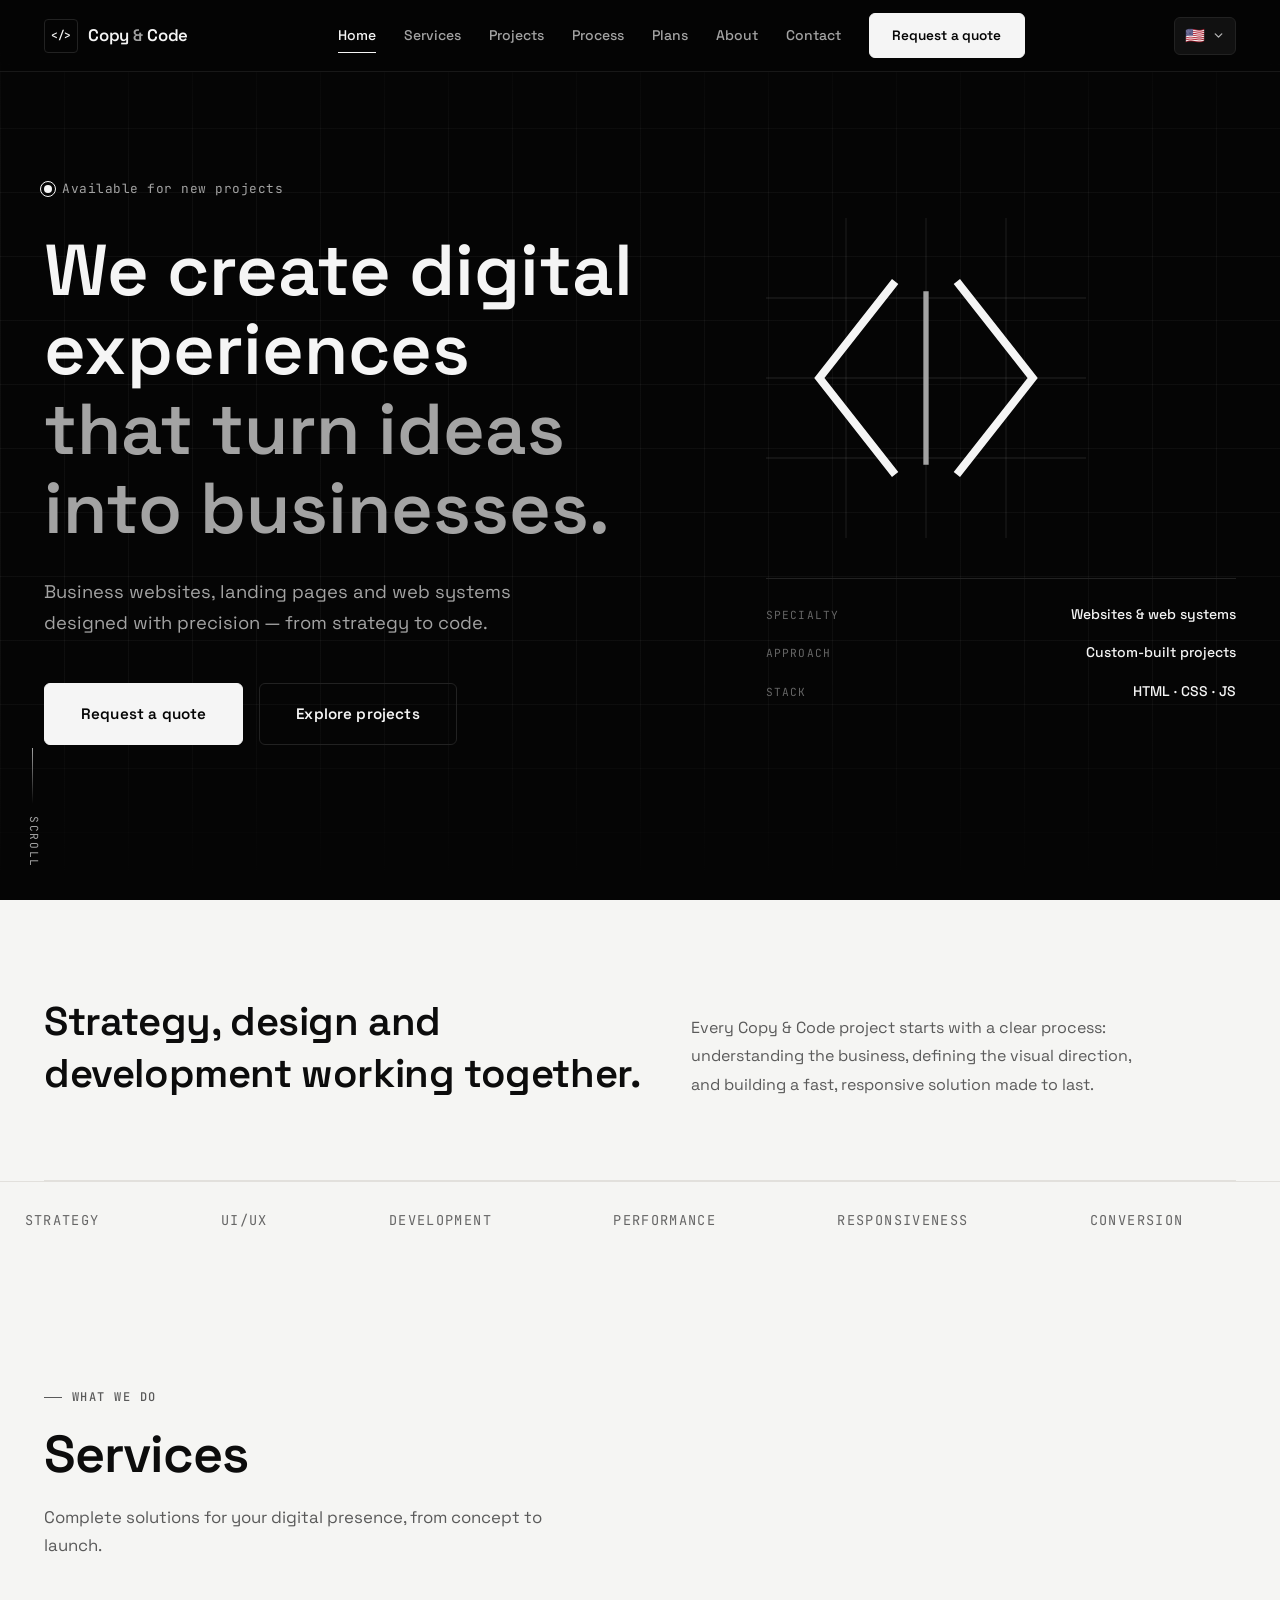
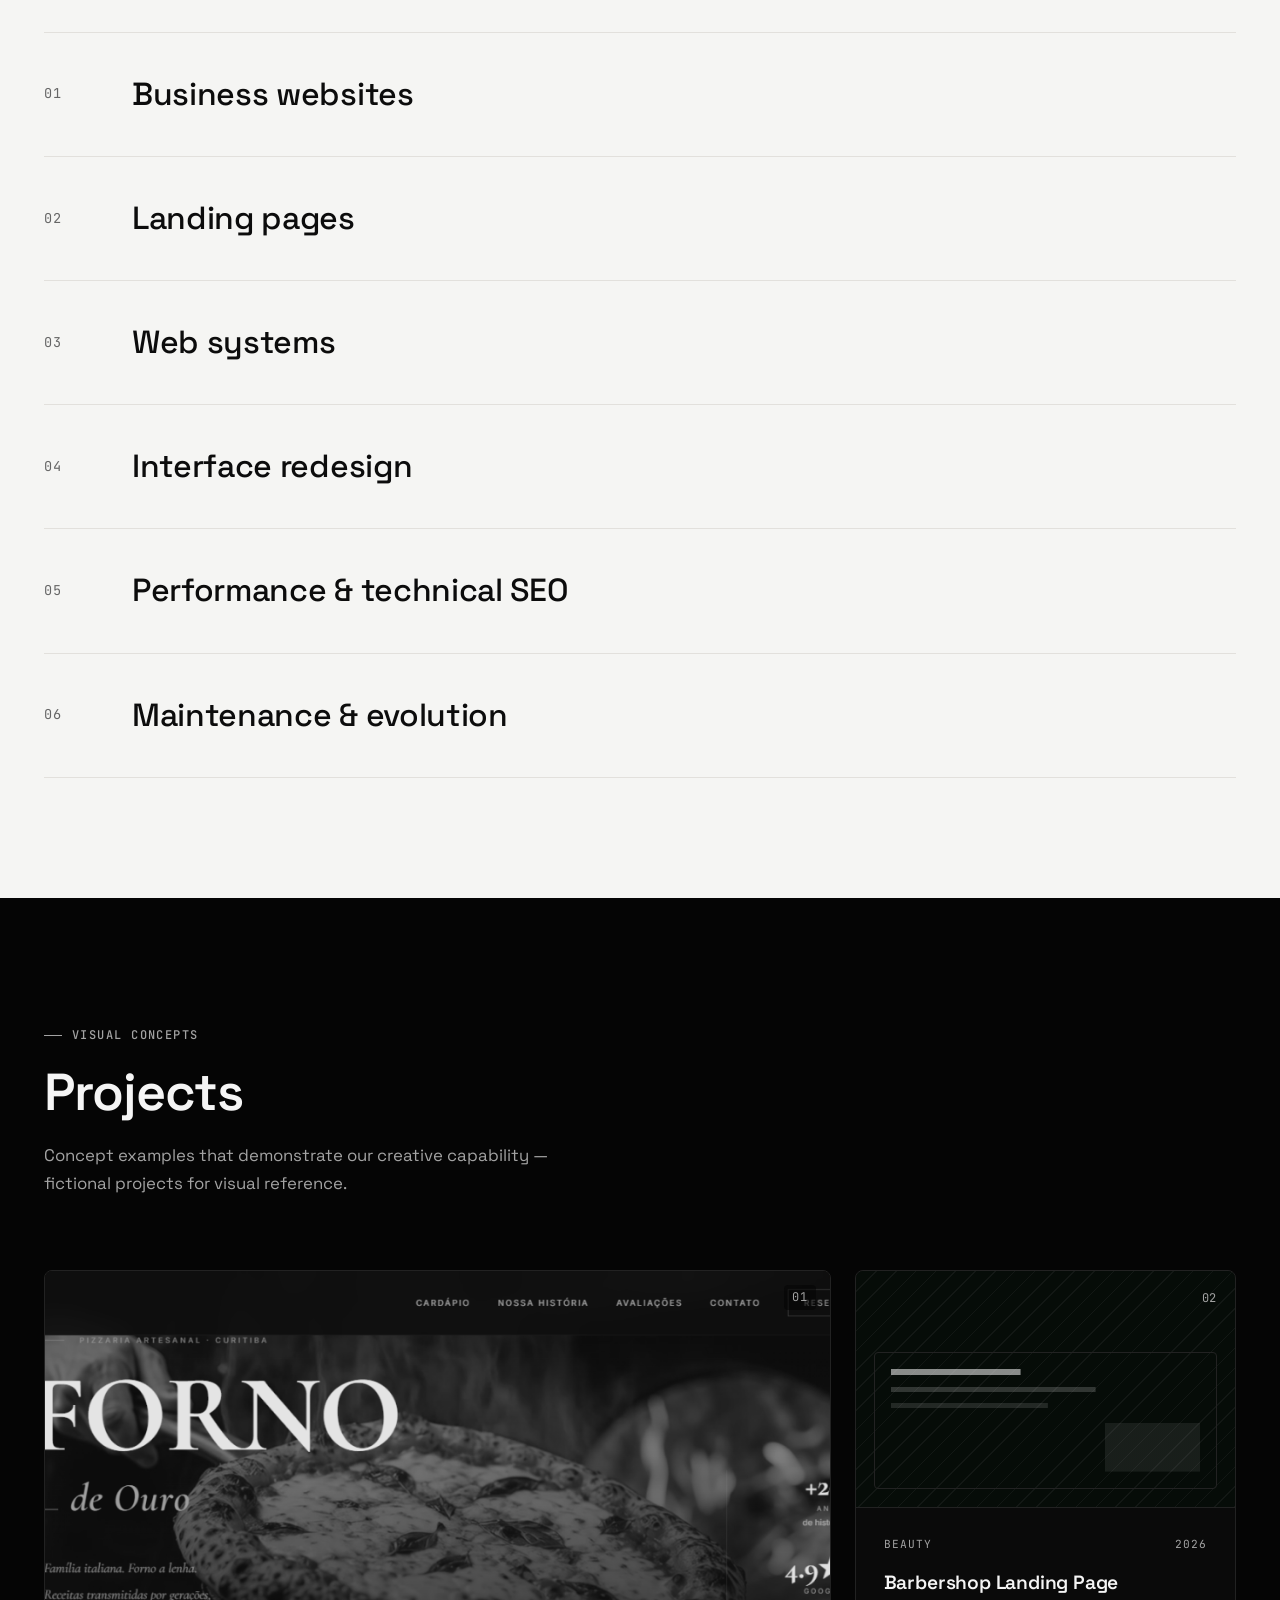
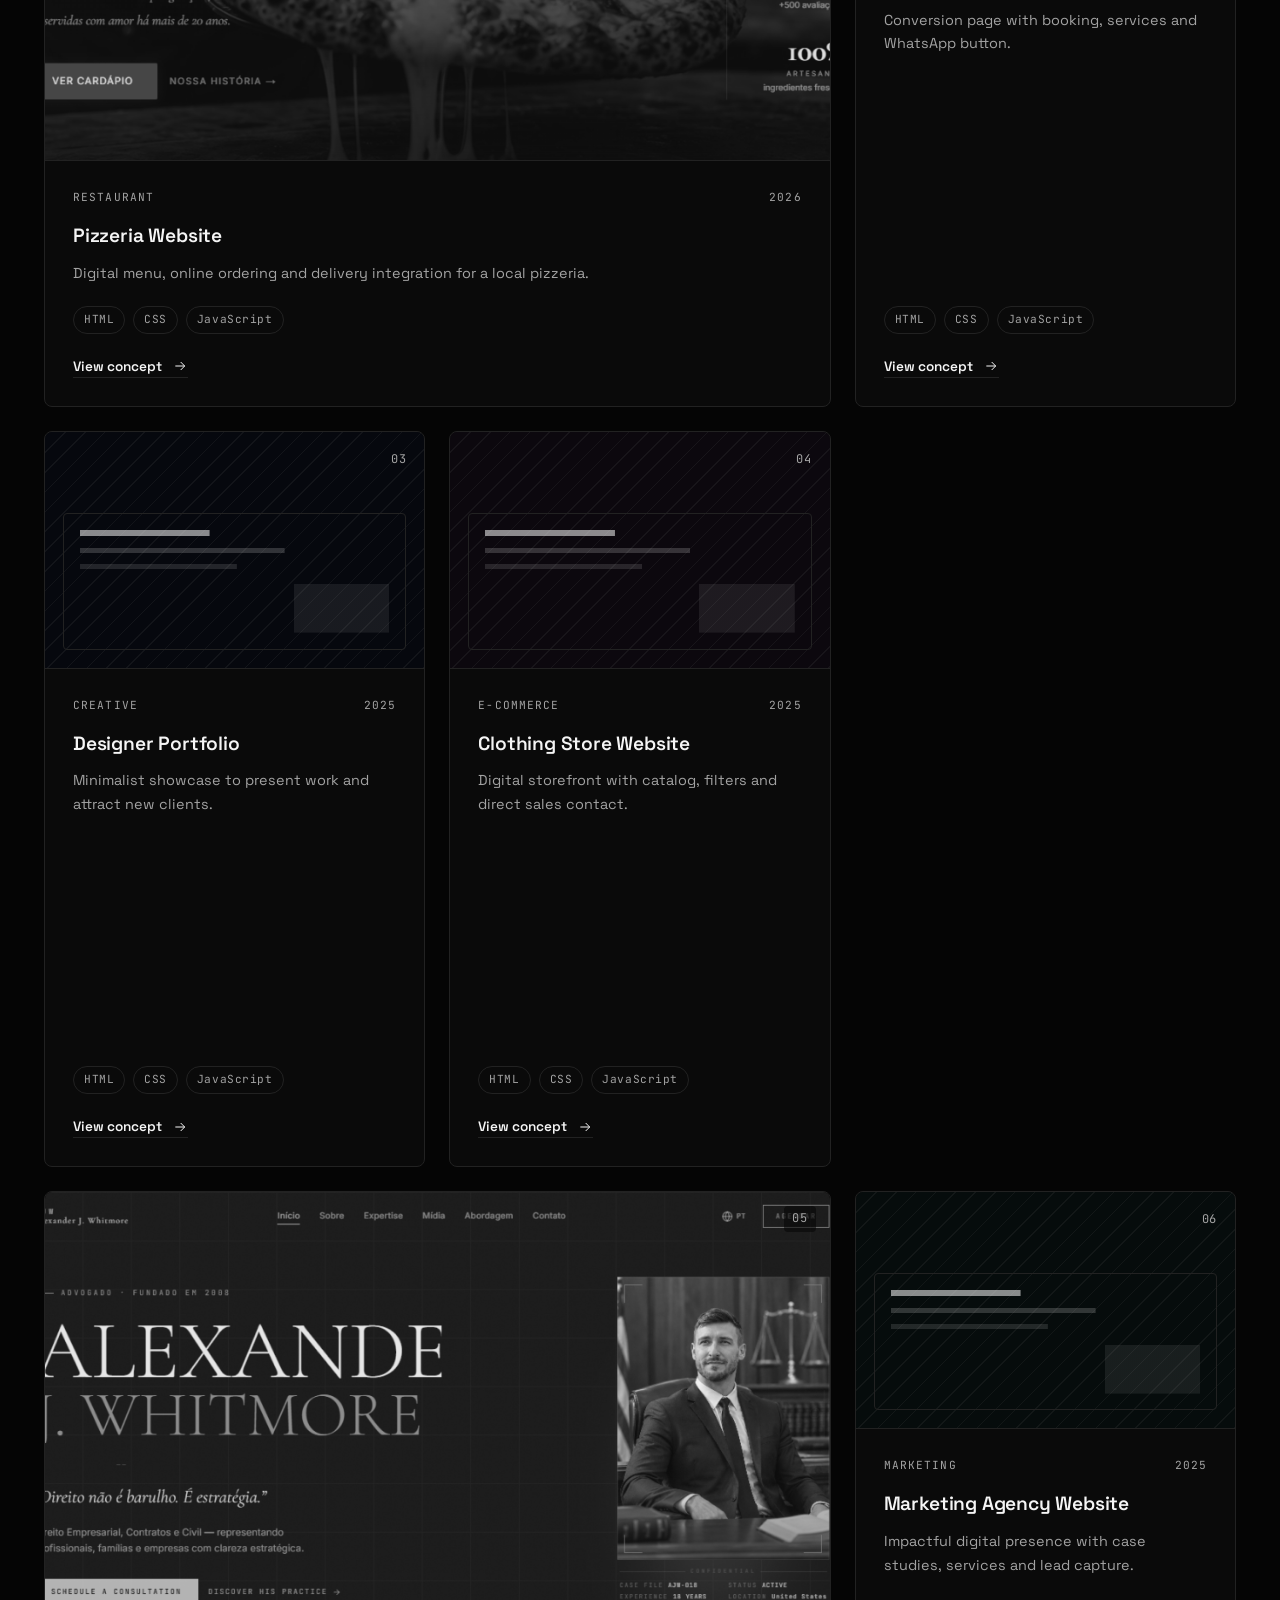
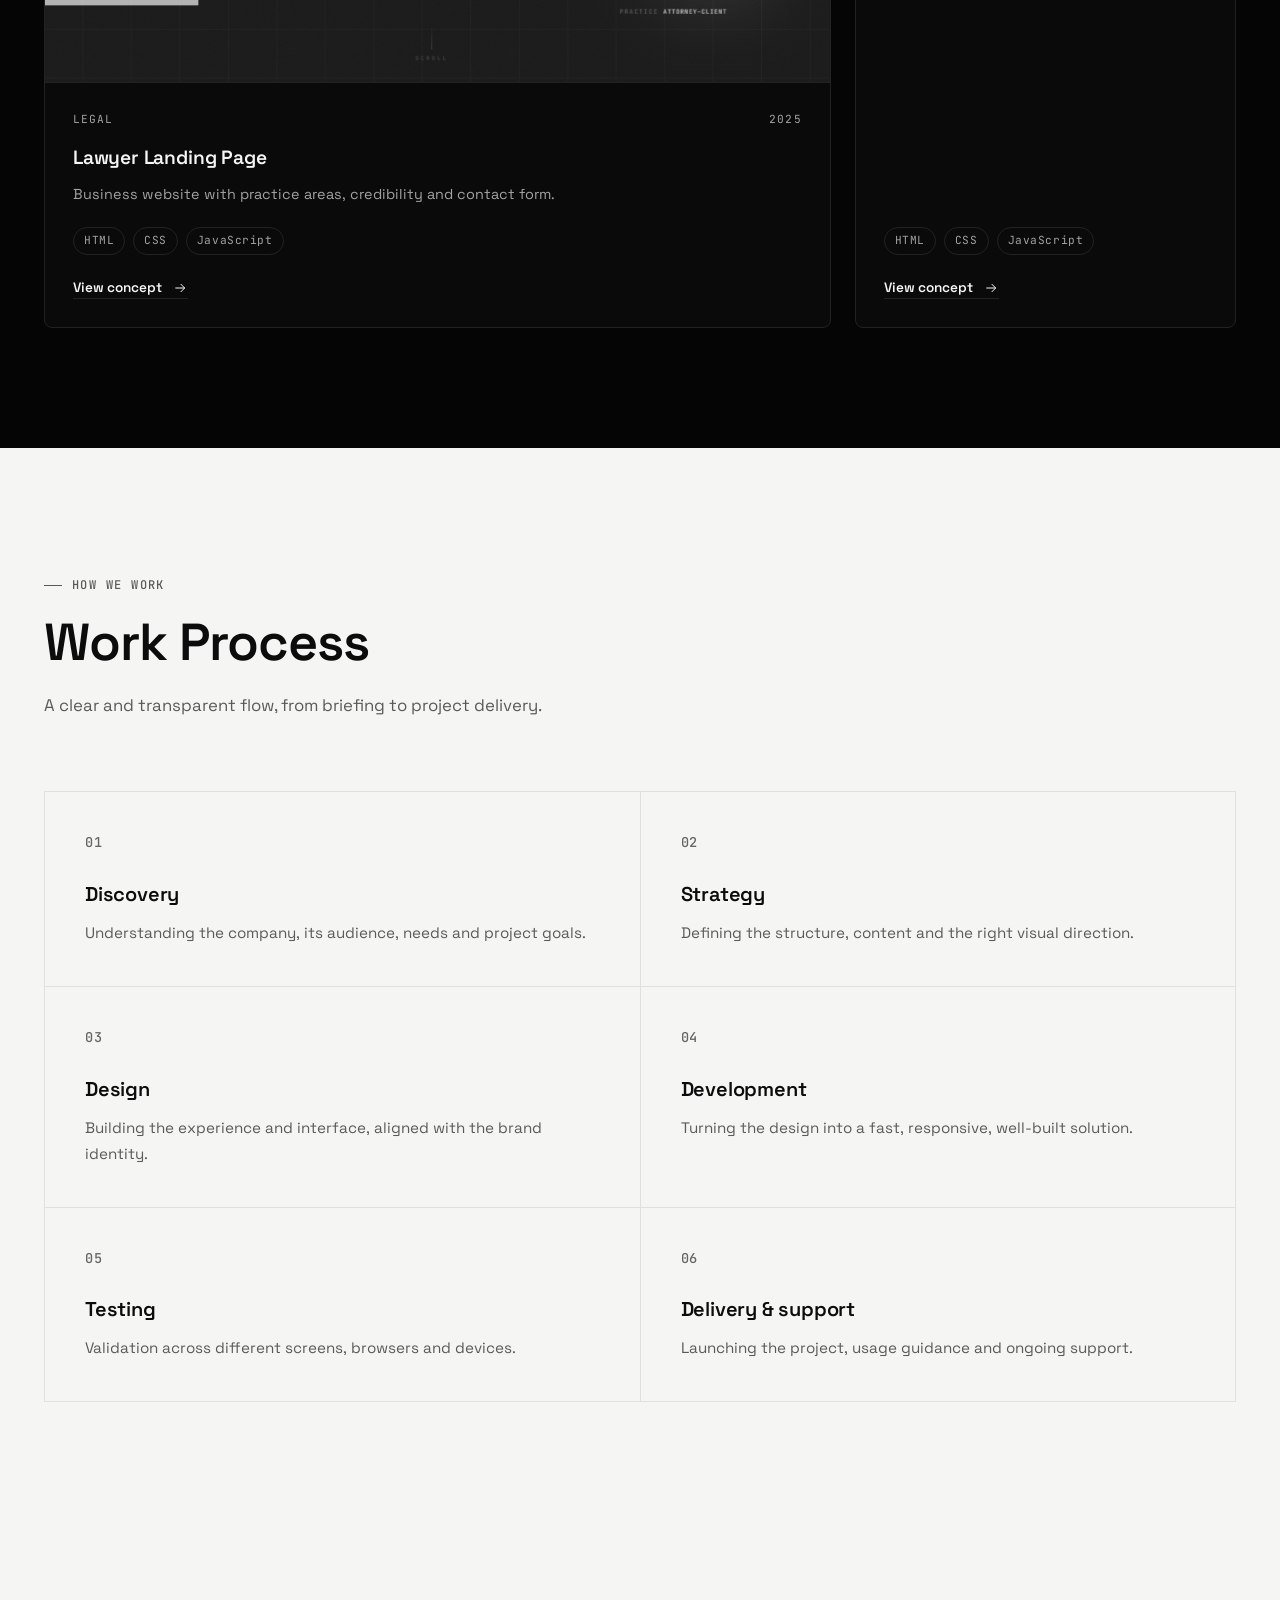
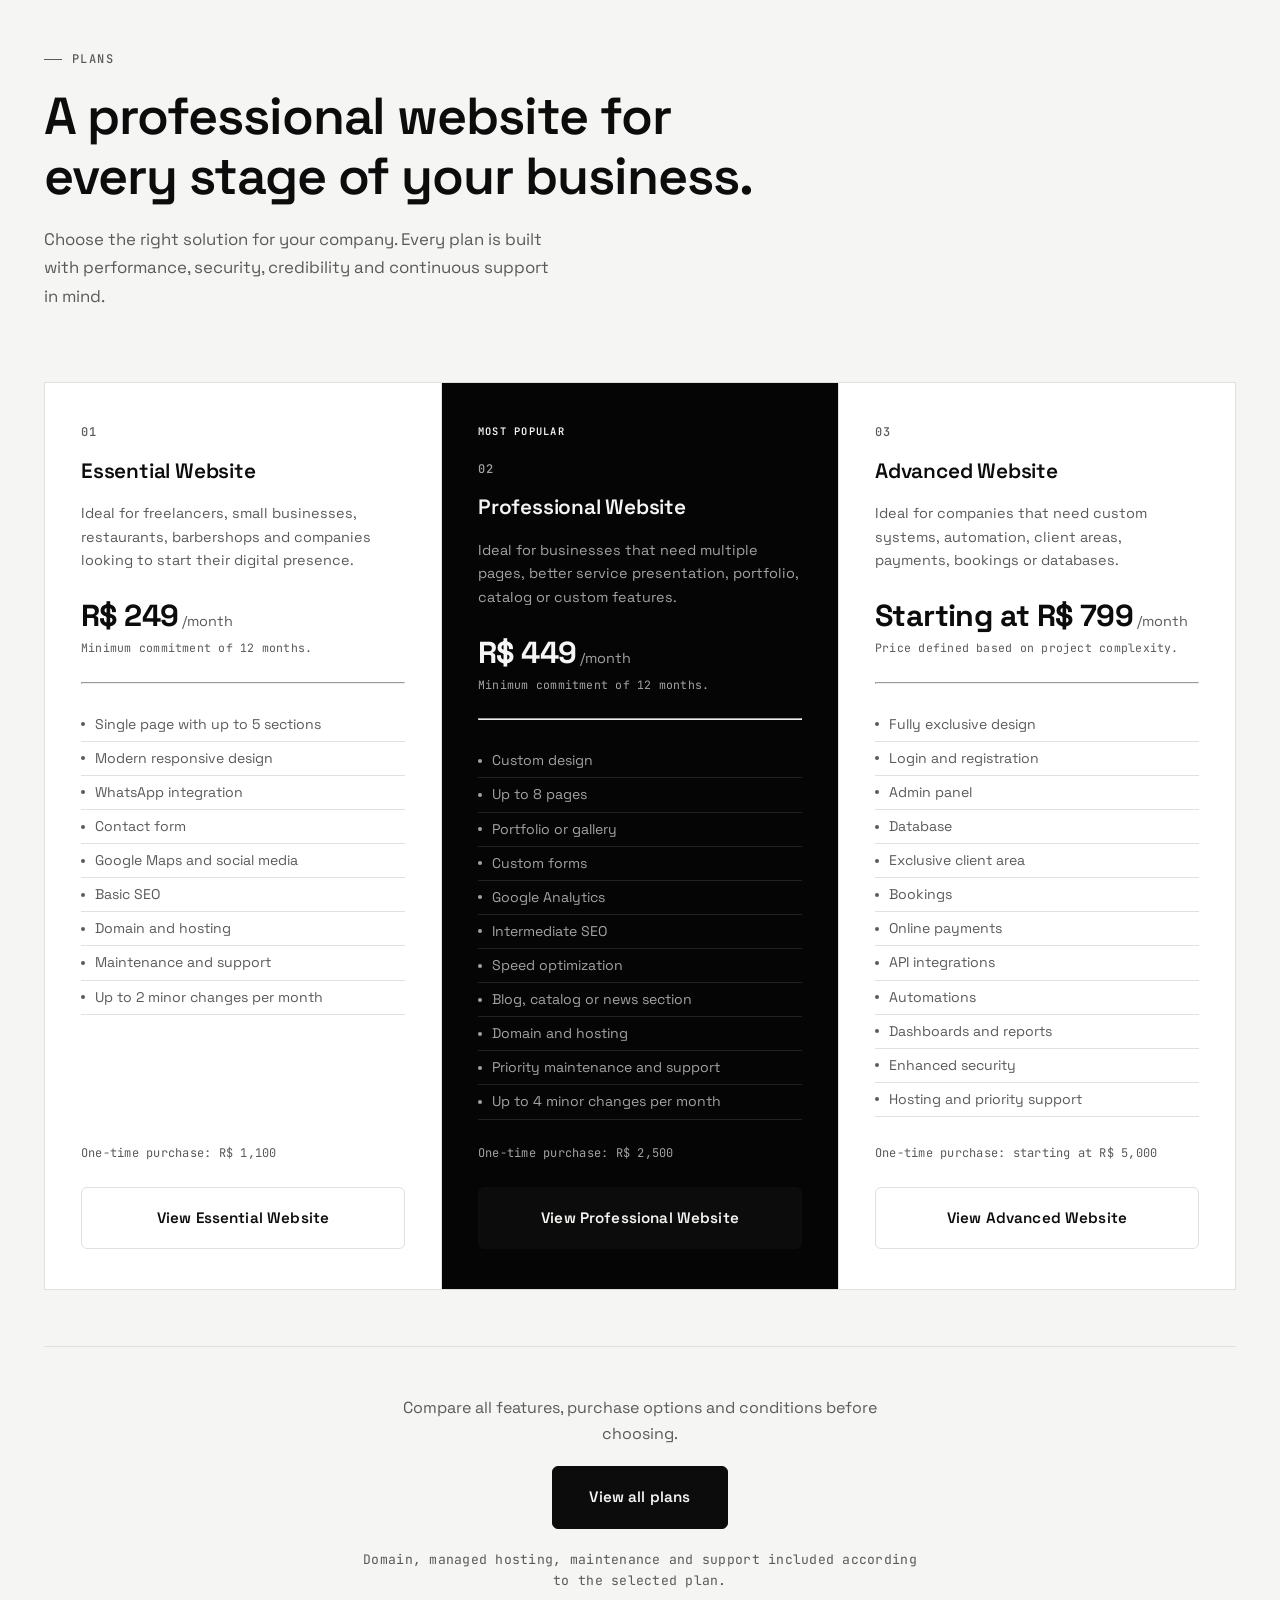
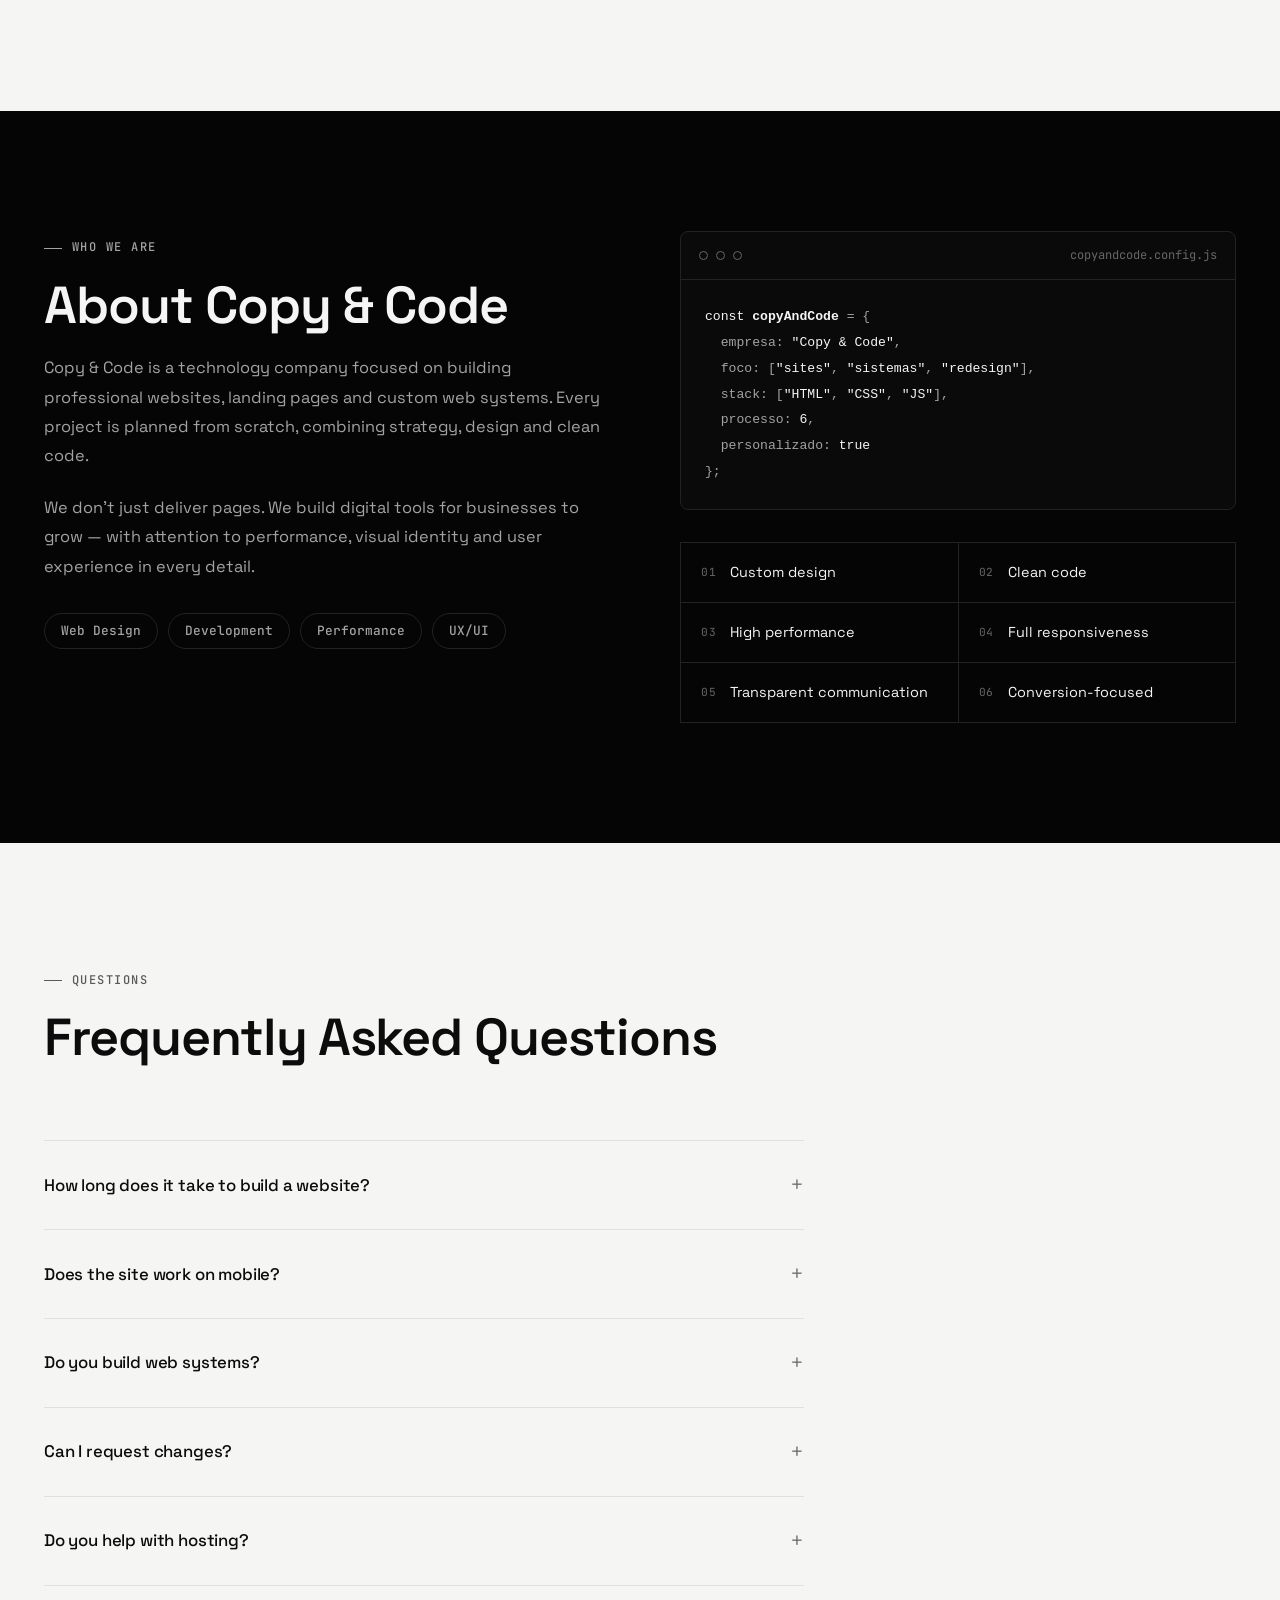
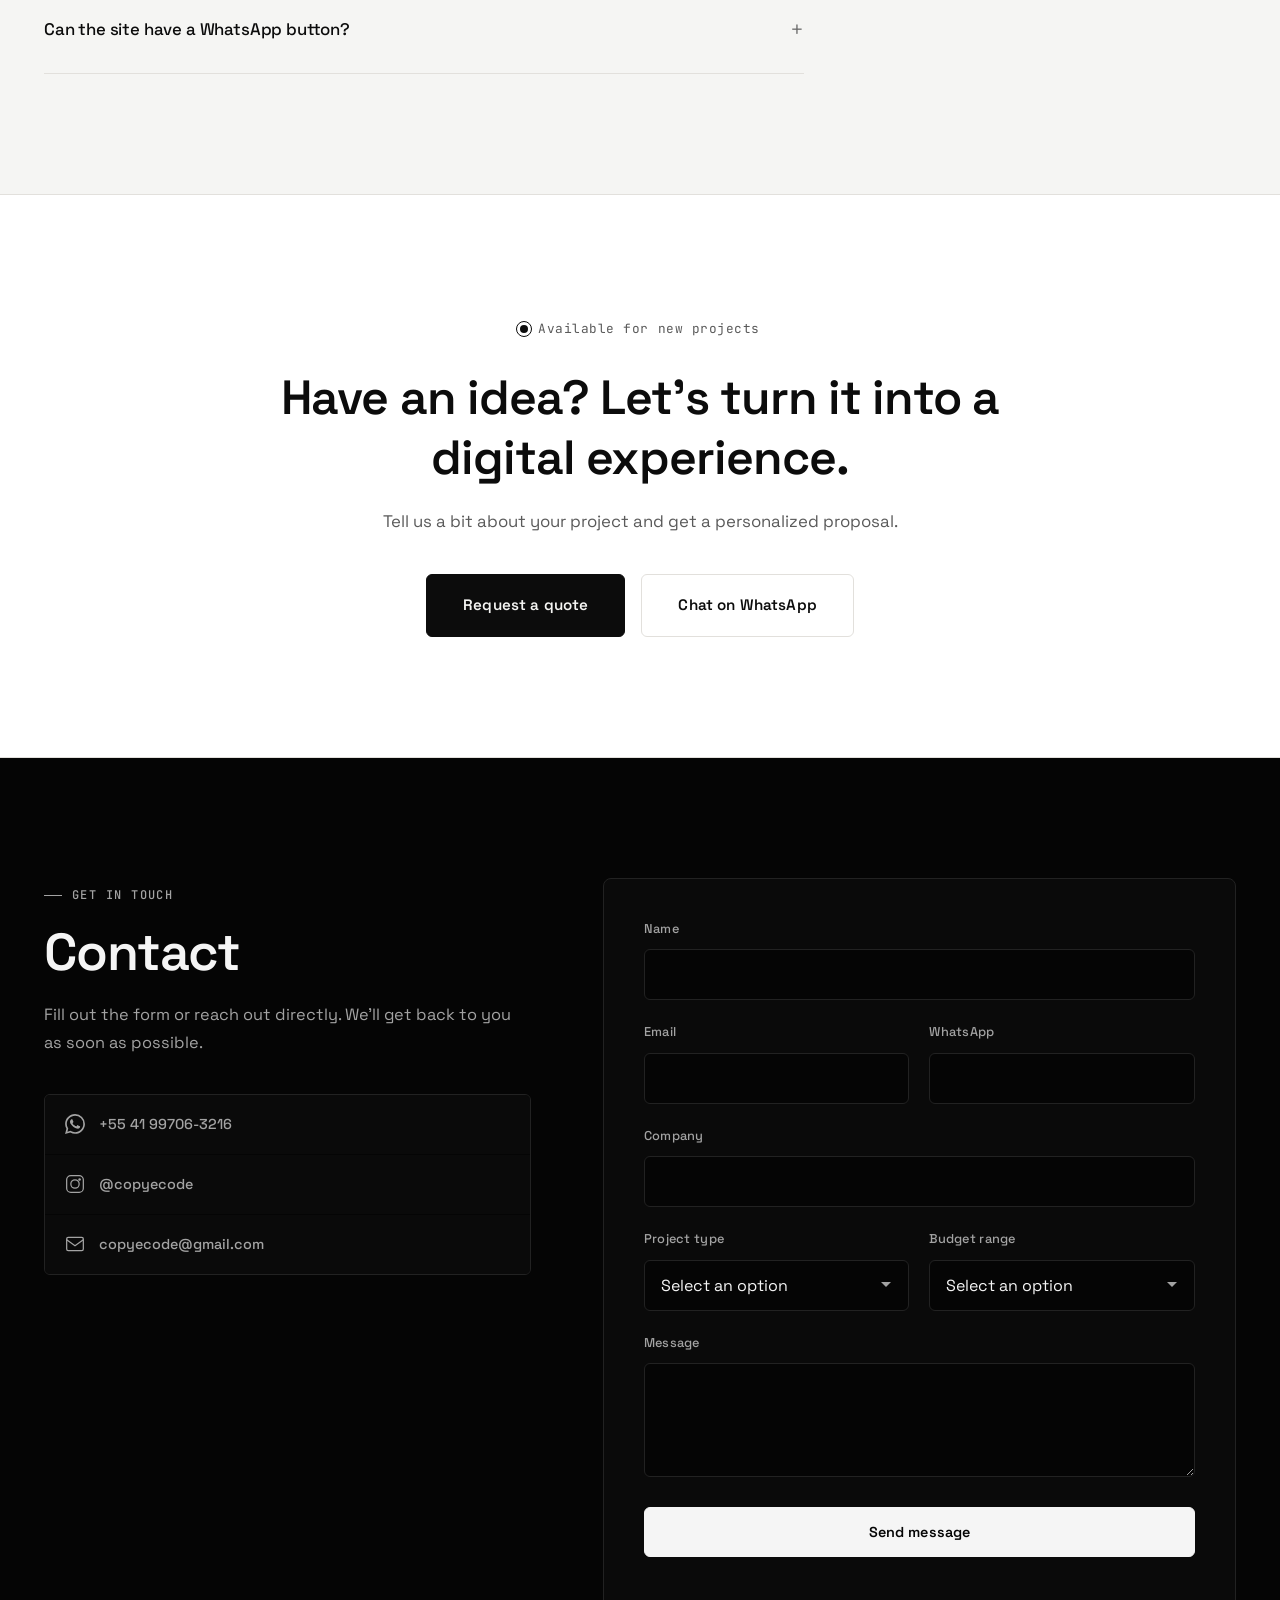
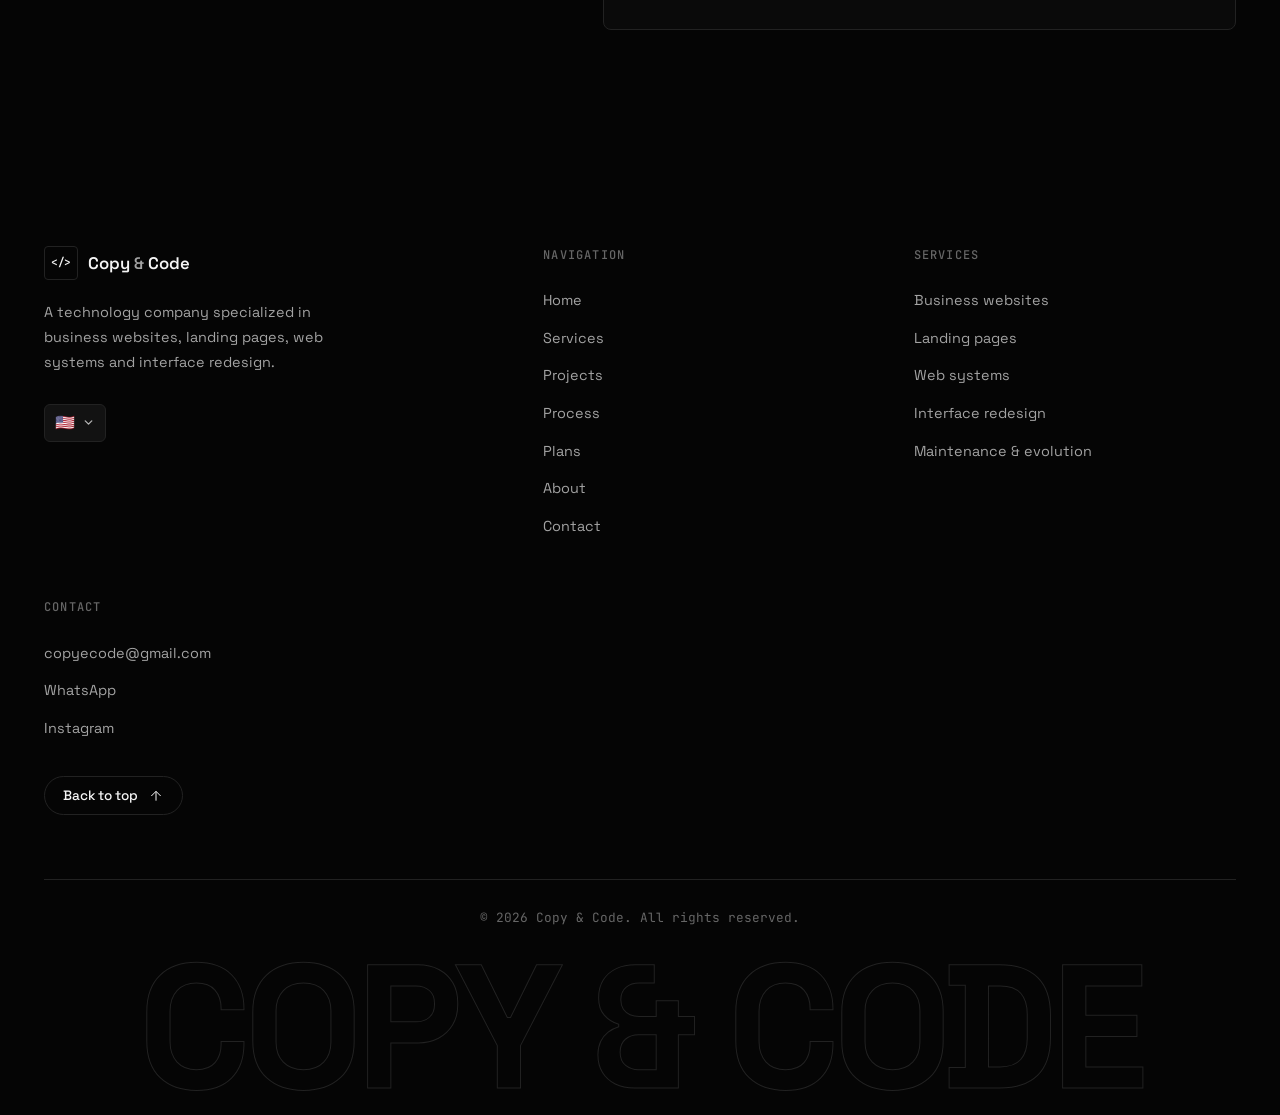
==== commit 22ce986c: "Improve mobile navigation and social previews" ====
--- a/index.html
+++ b/index.html
@@ -2,38 +2,46 @@
 <html lang="pt-BR">
 <head>
   <meta charset="UTF-8">
-  <meta name="viewport" content="width=device-width, initial-scale=1.0">
+  <meta name="viewport" content="width=device-width, initial-scale=1">
   <meta name="format-detection" content="telephone=no">
-  <meta name="description" content="Copy E Code — Desenvolvimento de sites profissionais, landing pages, sistemas web e redesign de interfaces com identidade própria, performance e design editorial." id="metaDescription">
-  <meta name="keywords" content="criação de sites, landing pages, sistemas web, redesign de sites, desenvolvimento web, Copy E Code">
-  <meta name="author" content="Copy E Code">
-  <meta property="og:title" content="Copy E Code — Sites, sistemas e interfaces sob medida" id="ogTitle">
-  <meta property="og:description" content="Estratégia, design e desenvolvimento trabalhando juntos para transformar ideias em negócios digitais." id="ogDescription">
+  <meta name="description" content="Criamos sites, sistemas e estratégias de marketing sob medida para empresas que querem crescer, fortalecer sua presença digital e transformar ideias em resultados." id="metaDescription">
+  <meta name="keywords" content="criação de sites, landing pages, sistemas web, redesign de sites, desenvolvimento web, Copy &amp; Code">
+  <meta name="author" content="Copy &amp; Code">
+  <meta property="og:title" content="Copy &amp; Code — Sites, Sistemas, Marketing e Trabalho Profissional" id="ogTitle">
+  <meta property="og:description" content="Criamos sites, sistemas e estratégias de marketing sob medida para empresas que querem crescer, fortalecer sua presença digital e transformar ideias em resultados." id="ogDescription">
   <meta property="og:type" content="website">
+  <meta property="og:url" content="https://devcopycode.github.io/copycode-portfolio/">
   <meta property="og:locale" content="pt_BR" id="ogLocale">
-  <meta property="og:image" content="assets/favicon.png">
+  <meta property="og:image" content="https://devcopycode.github.io/copycode-portfolio/assets/images/og-copy-code.jpg">
+  <meta property="og:image:secure_url" content="https://devcopycode.github.io/copycode-portfolio/assets/images/og-copy-code.jpg">
+  <meta property="og:image:type" content="image/jpeg">
+  <meta property="og:image:width" content="1200">
+  <meta property="og:image:height" content="630">
+  <meta property="og:image:alt" content="Copy &amp; Code — Sites, sistemas e marketing profissional">
+  <meta property="og:site_name" content="Copy &amp; Code">
   <meta name="twitter:card" content="summary_large_image">
-  <meta name="twitter:title" content="Copy E Code — Sites, sistemas e interfaces sob medida" id="twitterTitle">
-  <meta name="twitter:description" content="Estratégia, design e desenvolvimento trabalhando juntos para transformar ideias em negócios digitais." id="twitterDescription">
-  <meta name="twitter:image" content="assets/favicon.png">
+  <meta name="twitter:title" content="Copy &amp; Code — Sites, Sistemas, Marketing e Trabalho Profissional" id="twitterTitle">
+  <meta name="twitter:description" content="Criamos sites, sistemas e estratégias de marketing sob medida para empresas que querem crescer, fortalecer sua presença digital e transformar ideias em resultados." id="twitterDescription">
+  <meta name="twitter:image" content="https://devcopycode.github.io/copycode-portfolio/assets/images/og-copy-code.jpg">
   <meta name="theme-color" content="#050505">
-  <title id="pageTitle">COPY CODE</title>
-  <link rel="canonical" href="https://copyecode.com.br/">
+  <title id="pageTitle">Copy &amp; Code — Sites, Sistemas, Marketing e Trabalho Profissional</title>
+  <link rel="canonical" href="https://devcopycode.github.io/copycode-portfolio/">
   <link rel="icon" type="image/png" sizes="512x512" href="assets/favicon.png">
   <link rel="apple-touch-icon" sizes="180x180" href="assets/favicon.png">
   <link rel="preconnect" href="https://fonts.googleapis.com">
   <link rel="preconnect" href="https://fonts.gstatic.com" crossorigin>
-  <link href="https://fonts.googleapis.com/css2?family=Space+Grotesk:wght@300;400;500;600;700&family=JetBrains+Mono:wght@400;500;600&display=swap" rel="stylesheet">
+  <link href="https://fonts.googleapis.com/css2?family=Space+Grotesk:wght@300;400;500;600;700&family=JetBrains+Mono:wght@400;500;600&display=swap" rel="stylesheet" media="print" onload="this.media='all'">
+  <noscript><link href="https://fonts.googleapis.com/css2?family=Space+Grotesk:wght@300;400;500;600;700&family=JetBrains+Mono:wght@400;500;600&display=swap" rel="stylesheet"></noscript>
   <link rel="stylesheet" href="css/styles.css">
 
   <script type="application/ld+json">
   {
     "@context": "https://schema.org",
     "@type": "ProfessionalService",
-    "name": "Copy E Code",
+    "name": "Copy & Code",
     "description": "Desenvolvimento de sites profissionais, landing pages, sistemas web e redesign de interfaces.",
-    "url": "https://copyecode.com.br/",
-    "image": "assets/favicon.png",
+    "url": "https://devcopycode.github.io/copycode-portfolio/",
+    "image": "https://devcopycode.github.io/copycode-portfolio/assets/images/og-copy-code.jpg",
     "telephone": "+5541997063216",
     "email": "copyecode@gmail.com",
     "sameAs": ["https://www.instagram.com/copyecode/"],
@@ -48,12 +56,12 @@
   <!-- ========== HEADER ========== -->
   <header class="header" id="header">
     <div class="container header__inner">
-      <a href="#inicio" class="header__logo" aria-label="Copy E Code">
+      <a href="#inicio" class="header__logo" aria-label="Copy &amp; Code" data-i18n-aria-label="logoLabel">
         <span class="header__logo-mark" aria-hidden="true">&lt;/&gt;</span>
-        <span class="header__logo-text">Copy<span class="header__logo-dot">E</span>Code</span>
+        <span class="header__logo-text">Copy <span class="header__logo-dot">&amp;</span> Code</span>
       </a>
 
-      <nav class="header__nav" id="nav" aria-label="Menu principal">
+      <nav class="header__nav" id="nav" aria-label="Menu principal" data-i18n-aria-label="mainMenuLabel">
         <a href="#inicio" class="header__link" data-i18n="navHome">Início</a>
         <a href="#servicos" class="header__link" data-i18n="navServices">Serviços</a>
         <a href="#portfolio" class="header__link" data-i18n="navProjects">Projetos</a>
@@ -62,14 +70,29 @@
         <a href="#sobre" class="header__link" data-i18n="navAbout">Sobre</a>
         <a href="#contato" class="header__link" data-i18n="navContact">Contato</a>
 
-        <div class="header__lang" role="group" aria-label="Idioma / Language">
-          <button type="button" class="header__lang-btn" id="langPt" data-lang="pt-BR" aria-pressed="true">PT-BR</button>
-          <span class="header__lang-sep" aria-hidden="true">/</span>
-          <button type="button" class="header__lang-btn" id="langEn" data-lang="en" aria-pressed="false">EN</button>
-        </div>
-
         <a href="#contato" class="btn btn--primary header__cta" data-i18n="navQuote">Solicitar orçamento</a>
       </nav>
+      <div class="header__overlay" id="navOverlay" aria-hidden="true" hidden></div>
+
+      <div class="header__lang language-switcher" data-language-switcher>
+        <button type="button" class="language-switcher__trigger" aria-label="Selecionar idioma" aria-haspopup="listbox" aria-expanded="false" data-lang-trigger>
+          <span class="language-switcher__flag" data-lang-active-flag aria-hidden="true">🇧🇷</span>
+          <span class="sr-only" data-lang-active-name>Português do Brasil</span>
+          <svg class="language-switcher__chevron" viewBox="0 0 16 16" fill="none" aria-hidden="true">
+            <path d="M4 6l4 4 4-4" stroke="currentColor" stroke-width="1.6" stroke-linecap="round" stroke-linejoin="round"/>
+          </svg>
+        </button>
+        <div class="language-switcher__menu" role="listbox" data-lang-menu hidden>
+          <button type="button" class="language-switcher__option" role="option" data-lang="pt-BR" aria-selected="true">
+            <span class="language-switcher__flag" aria-hidden="true">🇧🇷</span>
+            <span class="language-switcher__name" data-i18n="languagePortuguese">Português</span>
+          </button>
+          <button type="button" class="language-switcher__option" role="option" data-lang="en" aria-selected="false">
+            <span class="language-switcher__flag" aria-hidden="true">🇺🇸</span>
+            <span class="language-switcher__name" data-i18n="languageEnglish">English</span>
+          </button>
+        </div>
+      </div>
 
       <button class="header__menu-btn" id="menuBtn" type="button" aria-label="Abrir menu" aria-controls="nav" aria-expanded="false">
         <span></span>
@@ -93,7 +116,7 @@
           </div>
 
           <h1 class="hero__title reveal">
-            <span data-i18n="heroTitleLine1">Criamos experiências digitais</span><br>
+            <span data-i18n="heroTitleLine1">Criamos experiências digitais</span>
             <span class="hero__title-accent" data-i18n="heroTitleLine2">que transformam ideias em negócios.</span>
           </h1>
 
@@ -153,13 +176,17 @@
           Estratégia, design e desenvolvimento trabalhando juntos.
         </p>
         <p class="impact__text reveal" data-i18n="impactText">
-          Cada projeto da Copy E Code nasce de um processo claro: entender o negócio, definir a direção visual e construir uma solução rápida, responsiva e feita para durar.
+          Cada projeto da Copy &amp; Code nasce de um processo claro: entender o negócio, definir a direção visual e construir uma solução rápida, responsiva e feita para durar.
         </p>
       </div>
       <div class="impact__marquee" aria-hidden="true">
         <div class="impact__marquee-track">
-          <span>Strategy</span><span>UI/UX</span><span>Development</span><span>Performance</span><span>Responsiveness</span><span>Conversion</span>
-          <span>Strategy</span><span>UI/UX</span><span>Development</span><span>Performance</span><span>Responsiveness</span><span>Conversion</span>
+          <div class="impact__marquee-group">
+            <span>Strategy</span><span>UI/UX</span><span>Development</span><span>Performance</span><span>Responsiveness</span><span>Conversion</span>
+          </div>
+          <div class="impact__marquee-group" aria-hidden="true">
+            <span>Strategy</span><span>UI/UX</span><span>Development</span><span>Performance</span><span>Responsiveness</span><span>Conversion</span>
+          </div>
         </div>
       </div>
     </section>
@@ -580,8 +607,8 @@
         <div class="about__grid">
           <div class="about__content reveal">
             <span class="section-label" data-i18n="aboutLabel">Quem somos</span>
-            <h2 class="section-title" data-i18n="aboutTitle">Sobre a Copy E Code</h2>
-            <p class="about__text" data-i18n="aboutText1">A Copy E Code é uma empresa de tecnologia focada no desenvolvimento de sites profissionais, landing pages e sistemas web sob medida. Cada projeto é planejado do zero, combinando estratégia, design e código limpo.</p>
+            <h2 class="section-title" data-i18n="aboutTitle">Sobre a Copy &amp; Code</h2>
+            <p class="about__text" data-i18n="aboutText1">A Copy &amp; Code é uma empresa de tecnologia focada no desenvolvimento de sites profissionais, landing pages e sistemas web sob medida. Cada projeto é planejado do zero, combinando estratégia, design e código limpo.</p>
             <p class="about__text" data-i18n="aboutText2">Não entregamos apenas páginas. Construímos ferramentas digitais para empresas crescerem — com atenção a performance, identidade visual e experiência do usuário em cada detalhe.</p>
             <div class="about__tags">
               <span class="tag" data-i18n="aboutTag1">Web Design</span>
@@ -597,10 +624,10 @@
                 <span class="dot dot--a"></span>
                 <span class="dot dot--b"></span>
                 <span class="dot dot--c"></span>
-                <span class="about__code-filename">copyecode.config.js</span>
-              </div>
-              <pre class="about__code-body"><code><span class="code-kw">const</span> <span class="code-var">copyECode</span> = {
-  <span class="code-prop">empresa</span>: <span class="code-val">"Copy E Code"</span>,
+                <span class="about__code-filename">copyandcode.config.js</span>
+              </div>
+              <pre class="about__code-body"><code><span class="code-kw">const</span> <span class="code-var">copyAndCode</span> = {
+  <span class="code-prop">empresa</span>: <span class="code-val">"Copy &amp; Code"</span>,
   <span class="code-prop">foco</span>: [<span class="code-val">"sites"</span>, <span class="code-val">"sistemas"</span>, <span class="code-val">"redesign"</span>],
   <span class="code-prop">stack</span>: [<span class="code-val">"HTML"</span>, <span class="code-val">"CSS"</span>, <span class="code-val">"JS"</span>],
   <span class="code-prop">processo</span>: <span class="code-num">6</span>,
@@ -784,15 +811,29 @@
     <div class="container">
       <div class="footer__top">
         <div class="footer__brand">
-          <a href="#inicio" class="footer__logo" aria-label="Copy E Code">
+          <a href="#inicio" class="footer__logo" aria-label="Copy &amp; Code" data-i18n-aria-label="logoLabel">
             <span class="header__logo-mark" aria-hidden="true">&lt;/&gt;</span>
-            <span class="header__logo-text">Copy<span class="header__logo-dot">E</span>Code</span>
+            <span class="header__logo-text">Copy <span class="header__logo-dot">&amp;</span> Code</span>
           </a>
           <p class="footer__desc" data-i18n="footerDesc">Empresa de tecnologia especializada em sites profissionais, landing pages, sistemas web e redesign de interfaces.</p>
-          <div class="header__lang header__lang--footer" role="group" aria-label="Idioma / Language">
-            <button type="button" class="header__lang-btn" id="langPtFooter" data-lang="pt-BR" aria-pressed="true">PT-BR</button>
-            <span class="header__lang-sep" aria-hidden="true">/</span>
-            <button type="button" class="header__lang-btn" id="langEnFooter" data-lang="en" aria-pressed="false">EN</button>
+          <div class="header__lang header__lang--footer language-switcher" data-language-switcher>
+            <button type="button" class="language-switcher__trigger" aria-label="Selecionar idioma" aria-haspopup="listbox" aria-expanded="false" data-lang-trigger>
+              <span class="language-switcher__flag" data-lang-active-flag aria-hidden="true">🇧🇷</span>
+              <span class="sr-only" data-lang-active-name>Português do Brasil</span>
+              <svg class="language-switcher__chevron" viewBox="0 0 16 16" fill="none" aria-hidden="true">
+                <path d="M4 6l4 4 4-4" stroke="currentColor" stroke-width="1.6" stroke-linecap="round" stroke-linejoin="round"/>
+              </svg>
+            </button>
+            <div class="language-switcher__menu" role="listbox" data-lang-menu hidden>
+              <button type="button" class="language-switcher__option" role="option" data-lang="pt-BR" aria-selected="true">
+                <span class="language-switcher__flag" aria-hidden="true">🇧🇷</span>
+                <span class="language-switcher__name" data-i18n="languagePortuguese">Português</span>
+              </button>
+              <button type="button" class="language-switcher__option" role="option" data-lang="en" aria-selected="false">
+                <span class="language-switcher__flag" aria-hidden="true">🇺🇸</span>
+                <span class="language-switcher__name" data-i18n="languageEnglish">English</span>
+              </button>
+            </div>
           </div>
         </div>
 
@@ -835,10 +876,10 @@
       </div>
 
       <div class="footer__bottom">
-        <p><span data-i18n="footerRights">&copy; <span id="footerYear">2026</span> Copy E Code. Todos os direitos reservados.</span></p>
-      </div>
-
-      <div class="footer__signature" aria-hidden="true">COPY E CODE</div>
+        <p><span data-i18n="footerRights">&copy; <span id="footerYear">2026</span> Copy &amp; Code. Todos os direitos reservados.</span></p>
+      </div>
+
+      <div class="footer__signature" aria-hidden="true">COPY &amp; CODE</div>
     </div>
   </footer>
 
--- a/css/styles.css
+++ b/css/styles.css
@@ -48,11 +48,16 @@
 }
 
 html {
+  width: 100%;
+  max-width: 100%;
   scroll-behavior: smooth;
-  scroll-padding-top: var(--header-height);
+  scroll-padding-top: calc(var(--header-height) + 16px);
 }
 
 body {
+  width: 100%;
+  max-width: 100%;
+  margin: 0;
   font-family: var(--font-display);
   font-size: 16px;
   line-height: 1.6;
@@ -72,9 +77,17 @@
   overflow: hidden;
 }
 
-img {
+img,
+video,
+svg,
+canvas {
   max-width: 100%;
+  height: auto;
   display: block;
+}
+
+section[id] {
+  scroll-margin-top: calc(var(--header-height) + 16px);
 }
 
 a {
@@ -109,10 +122,10 @@
 
 /* --- Utilitarios --- */
 .container {
-  width: 100%;
-  max-width: var(--container-max);
-  margin: 0 auto;
-  padding: 0 var(--container-pad);
+  width: min(calc(100% - (var(--container-pad) * 2)), calc(var(--container-max) - (var(--container-pad) * 2)));
+  max-width: 100%;
+  margin-inline: auto;
+  padding: 0;
 }
 
 .skip-link {
@@ -134,6 +147,18 @@
   transform: translateY(0);
 }
 
+.sr-only {
+  position: absolute;
+  width: 1px;
+  height: 1px;
+  padding: 0;
+  margin: -1px;
+  overflow: hidden;
+  clip: rect(0, 0, 0, 0);
+  white-space: nowrap;
+  border: 0;
+}
+
 .section {
   padding: 120px 0;
 }
@@ -174,6 +199,7 @@
   letter-spacing: -0.02em;
   line-height: 1.15;
   margin-bottom: 18px;
+  overflow-wrap: anywhere;
 }
 
 .section-subtitle {
@@ -198,6 +224,7 @@
   align-items: center;
   justify-content: center;
   gap: 10px;
+  min-height: 44px;
   padding: 15px 28px;
   font-family: var(--font-display);
   font-size: 0.9rem;
@@ -205,6 +232,7 @@
   letter-spacing: 0.01em;
   border-radius: var(--radius-md);
   border: 1px solid transparent;
+  text-align: center;
   transition: background-color var(--transition-fast), border-color var(--transition-fast),
     color var(--transition-fast), transform var(--transition-fast);
   white-space: nowrap;
@@ -329,16 +357,33 @@
   background: var(--text-dark);
 }
 
-.header--light .header__lang-btn {
+.header--light .language-switcher__trigger {
+  color: var(--text-dark);
+  background: rgba(12, 12, 12, 0.04);
+  border-color: var(--border-light);
+}
+
+.header--light .language-switcher__trigger:hover,
+.header--light .language-switcher.is-open .language-switcher__trigger {
+  border-color: var(--text-dark-2);
+  background: rgba(12, 12, 12, 0.07);
+}
+
+.header--light .language-switcher__menu {
+  background: var(--bg-light-2);
+  border-color: var(--border-light);
+  box-shadow: 0 16px 36px rgba(12, 12, 12, 0.12);
+}
+
+.header--light .language-switcher__option {
   color: var(--text-dark-2);
 }
 
-.header--light .header__lang-btn[aria-pressed="true"] {
+.header--light .language-switcher__option:hover,
+.header--light .language-switcher__option:focus-visible,
+.header--light .language-switcher__option[aria-selected="true"] {
   color: var(--text-dark);
-}
-
-.header--light .header__lang-sep {
-  color: var(--border-light);
+  background: rgba(12, 12, 12, 0.06);
 }
 
 .header--light .header__cta {
@@ -369,6 +414,7 @@
   letter-spacing: -0.01em;
   color: var(--white);
   flex-shrink: 0;
+  min-width: 0;
 }
 
 .header__logo-mark {
@@ -388,6 +434,7 @@
 
 .header__logo-text {
   font-family: var(--font-display);
+  white-space: nowrap;
 }
 
 .header__logo-dot {
@@ -398,6 +445,10 @@
   display: flex;
   align-items: center;
   gap: 28px;
+}
+
+.header__overlay {
+  display: none;
 }
 
 .header__link {
@@ -430,34 +481,95 @@
 
 /* --- Seletor de idioma --- */
 .header__lang {
+  position: relative;
   display: inline-flex;
   align-items: center;
-  gap: 8px;
-  font-family: var(--font-mono);
-  font-size: 0.75rem;
-  letter-spacing: 0.04em;
-}
-
-.header__lang-btn {
+  flex-shrink: 0;
+}
+
+.language-switcher__trigger {
+  display: inline-flex;
+  align-items: center;
+  justify-content: center;
+  gap: 7px;
+  min-width: 54px;
+  height: 38px;
+  padding: 0 10px;
+  color: var(--white);
+  background: rgba(245, 245, 245, 0.05);
+  border: 1px solid var(--border);
+  border-radius: var(--radius-md);
+  transition: background-color var(--transition-fast), border-color var(--transition-fast), color var(--transition-fast);
+}
+
+.language-switcher__trigger:hover,
+.language-switcher.is-open .language-switcher__trigger {
+  background: rgba(245, 245, 245, 0.09);
+  border-color: var(--disabled);
+}
+
+.language-switcher__flag {
+  display: inline-flex;
+  align-items: center;
+  justify-content: center;
+  width: 20px;
+  height: 20px;
+  font-size: 1rem;
+  line-height: 1;
+}
+
+.language-switcher__chevron {
+  width: 13px;
+  height: 13px;
+  color: currentColor;
+  opacity: 0.72;
+  transition: transform var(--transition-fast);
+}
+
+.language-switcher.is-open .language-switcher__chevron {
+  transform: rotate(180deg);
+}
+
+.language-switcher__menu {
+  position: absolute;
+  top: calc(100% + 8px);
+  right: 0;
+  z-index: 1200;
+  display: flex;
+  flex-direction: column;
+  gap: 4px;
+  min-width: 142px;
+  padding: 6px;
+  background: var(--bg-2);
+  border: 1px solid var(--border);
+  border-radius: var(--radius-md);
+  box-shadow: 0 18px 40px rgba(0, 0, 0, 0.36);
+}
+
+.language-switcher__option {
+  display: flex;
+  align-items: center;
+  gap: 10px;
+  width: 100%;
+  min-height: 38px;
+  padding: 8px 10px;
   color: var(--text-2);
-  font-family: var(--font-mono);
-  font-size: 0.75rem;
+  border-radius: var(--radius-sm);
+  font-size: 0.84rem;
   font-weight: 500;
-  letter-spacing: 0.04em;
-  padding: 4px 2px;
-  transition: color var(--transition-fast);
-}
-
-.header__lang-btn[aria-pressed="true"] {
+  text-align: left;
+  transition: background-color var(--transition-fast), color var(--transition-fast);
+}
+
+.language-switcher__option:hover,
+.language-switcher__option:focus-visible,
+.language-switcher__option[aria-selected="true"] {
   color: var(--white);
-}
-
-.header__lang-btn:hover {
-  color: var(--white);
-}
-
-.header__lang-sep {
-  color: var(--border);
+  background: rgba(245, 245, 245, 0.08);
+}
+
+.language-switcher__name {
+  white-space: nowrap;
 }
 
 .header__cta {
@@ -501,7 +613,7 @@
 .hero {
   position: relative;
   min-height: 100vh;
-  min-height: 100dvh;
+  min-height: 100svh;
   display: flex;
   align-items: center;
   background: var(--bg);
@@ -529,6 +641,11 @@
   align-items: center;
 }
 
+.hero__main,
+.hero__aside {
+  min-width: 0;
+}
+
 .hero__eyebrow {
   display: inline-flex;
   align-items: center;
@@ -566,9 +683,10 @@
 .hero__title {
   font-size: clamp(2.5rem, 6vw, 4.5rem);
   font-weight: 600;
-  letter-spacing: -0.02em;
+  letter-spacing: 0;
   line-height: 1.1;
   margin-bottom: 28px;
+  text-wrap: balance;
 }
 
 .hero__title-accent {
@@ -735,6 +853,7 @@
 }
 
 .impact__marquee {
+  --marquee-gap: clamp(36px, 6vw, 72px);
   border-top: 1px solid var(--border-light);
   overflow: hidden;
   white-space: nowrap;
@@ -742,8 +861,8 @@
 }
 
 .impact__marquee-track {
-  display: inline-flex;
-  gap: 56px;
+  display: flex;
+  width: max-content;
   font-family: var(--font-mono);
   font-size: 0.85rem;
   letter-spacing: 0.1em;
@@ -753,7 +872,17 @@
   will-change: transform;
 }
 
-.impact__marquee-track span {
+.impact__marquee-group {
+  display: flex;
+  align-items: center;
+  justify-content: space-around;
+  gap: var(--marquee-gap);
+  min-width: 100vw;
+  padding-right: var(--marquee-gap);
+  flex: 0 0 auto;
+}
+
+.impact__marquee-group span {
   flex-shrink: 0;
 }
 
@@ -1125,6 +1254,16 @@
   align-items: start;
 }
 
+.about__content,
+.about__visual,
+.about__code-window,
+.contact__grid > *,
+.portfolio-card,
+.process-step,
+.plans-preview__card {
+  min-width: 0;
+}
+
 .about__text {
   color: var(--text-2);
   margin-bottom: 22px;
@@ -1418,7 +1557,7 @@
   width: 100%;
   padding: 14px 16px;
   font-family: inherit;
-  font-size: 0.9rem;
+  font-size: 1rem;
   color: var(--white);
   background: var(--bg);
   border: 1px solid var(--border);
@@ -2178,53 +2317,150 @@
 }
 
 @media (max-width: 860px) {
+  .header {
+    min-height: var(--header-height);
+  }
+
+  .header__inner {
+    width: 100%;
+    max-width: 100%;
+    min-height: var(--header-height);
+    padding-inline: max(16px, env(safe-area-inset-left)) max(16px, env(safe-area-inset-right));
+    gap: 12px;
+  }
+
+  .header__logo {
+    flex: 1 1 auto;
+    max-width: min(52vw, 220px);
+  }
+
+  .header__logo-text {
+    overflow: hidden;
+    text-overflow: ellipsis;
+  }
+
   .header__nav {
     position: fixed;
     top: var(--header-height);
+    right: max(0px, env(safe-area-inset-right));
+    left: auto;
+    width: min(88%, 360px);
+    max-width: calc(100% - 24px);
+    height: calc(100vh - var(--header-height));
+    height: calc(100dvh - var(--header-height));
+    max-height: calc(100vh - var(--header-height));
+    max-height: calc(100dvh - var(--header-height));
+    flex-direction: column;
+    align-items: stretch;
+    justify-content: flex-start;
+    gap: 8px;
+    padding: 24px 20px max(24px, env(safe-area-inset-bottom));
+    color: var(--white);
+    background: rgba(5, 5, 5, 0.97);
+    border-left: 1px solid var(--border);
+    box-shadow: -24px 0 60px rgba(0, 0, 0, 0.42);
+    transform: translate3d(100%, 0, 0);
+    pointer-events: none;
+    visibility: hidden;
+    overflow-y: auto;
+    overscroll-behavior: contain;
+    z-index: 1120;
+    transition: transform var(--transition), visibility var(--transition);
+    will-change: transform;
+  }
+
+  .header__nav.open {
+    transform: translate3d(0, 0, 0);
+    pointer-events: auto;
+    visibility: visible;
+  }
+
+  .header__overlay {
+    position: fixed;
+    top: var(--header-height);
+    right: 0;
     left: 0;
-    right: 0;
-    bottom: 0;
+    height: calc(100vh - var(--header-height));
+    height: calc(100dvh - var(--header-height));
+    z-index: 1110;
+    display: block;
+    background: rgba(0, 0, 0, 0.48);
+    opacity: 0;
+    visibility: hidden;
+    pointer-events: none;
+    transition: opacity var(--transition), visibility var(--transition);
+  }
+
+  .header__overlay.is-visible {
+    opacity: 1;
+    visibility: visible;
+    pointer-events: auto;
+  }
+
+  .header--light .header__nav {
+    color: var(--text-dark);
+    background: rgba(245, 245, 243, 0.98);
+    border-left-color: var(--border-light);
+    box-shadow: -24px 0 60px rgba(12, 12, 12, 0.16);
+  }
+
+  .header--light .header__overlay {
+    background: rgba(5, 5, 5, 0.32);
+  }
+
+  .header__link {
+    width: 100%;
+    min-height: 48px;
+    display: flex;
+    align-items: flex-start;
+    justify-content: center;
     flex-direction: column;
-    align-items: flex-start;
-    justify-content: flex-start;
-    padding: 40px 24px;
-    gap: 28px;
-    background: var(--bg);
-    transform: translateX(100%);
-    visibility: hidden;
-    transition: transform var(--transition), visibility var(--transition);
-    overflow-y: auto;
-  }
-
-  .header__nav.open {
-    transform: translateX(0);
-    visibility: visible;
-  }
-
-  .header--light .header__nav {
-    background: var(--bg-light);
-  }
-
-  .header__link {
-    font-size: 1.25rem;
-  }
-
-  .header__lang {
-    order: 10;
-    font-size: 0.9rem;
-    margin-top: 8px;
-  }
-
-  .header__cta {
+    padding: 12px 4px;
+    font-size: clamp(1rem, 3.8vw, 1.125rem);
+    line-height: 1.3;
+  }
+
+  .header__link::after {
+    bottom: 8px;
+    left: 4px;
+  }
+
+  .header__link:hover::after,
+  .header__link.active::after,
+  .header__link[aria-current="page"]::after {
+    width: min(52px, calc(100% - 8px));
+  }
+
+  .header__nav .header__cta {
     order: 11;
     width: 100%;
+    min-height: 48px;
     justify-content: center;
-    padding: 16px;
-    font-size: 1rem;
+    margin-top: 12px;
+    padding: 14px 16px;
+    font-size: clamp(0.9rem, 3.5vw, 1rem);
+    text-align: center;
+  }
+
+  .header__lang {
+    margin-left: auto;
+  }
+
+  .language-switcher__trigger {
+    min-width: 50px;
+    height: 38px;
+    padding: 0 8px;
   }
 
   .header__menu-btn {
     display: flex;
+    align-items: center;
+    justify-content: center;
+    width: 44px;
+    height: 44px;
+    padding: 0;
+    margin: 0;
+    flex-shrink: 0;
   }
 }
 
@@ -2254,24 +2490,70 @@
   }
 
   .hero {
-    padding-top: calc(var(--header-height) + 32px);
-    padding-bottom: 80px;
+    display: block;
+    min-height: auto;
+    padding-top: calc(var(--header-height) + 40px);
+    padding-bottom: 68px;
+  }
+
+  .hero__content {
+    gap: 36px;
+  }
+
+  .hero__eyebrow {
+    flex-wrap: wrap;
+    margin-bottom: 24px;
+    font-size: 0.74rem;
+    line-height: 1.5;
+  }
+
+  .hero__title {
+    font-size: clamp(2.05rem, 8vw, 3rem);
+    line-height: 1.12;
+    margin-bottom: 22px;
+  }
+
+  .hero__subtitle {
+    max-width: 100%;
+    margin-bottom: 34px;
+    font-size: clamp(0.98rem, 3.5vw, 1.08rem);
+    line-height: 1.65;
   }
 
   .hero__aside {
     flex-direction: column;
     align-items: flex-start;
+    gap: 24px;
   }
 
   .hero__mark {
-    max-width: 160px;
+    max-width: 148px;
+    opacity: 0.72;
   }
 
   .hero__specs {
+    display: grid;
+    grid-template-columns: repeat(auto-fit, minmax(150px, 1fr));
+    gap: 12px;
     max-width: none;
     width: 100%;
-    border-top: 1px solid var(--border);
-    padding-top: 24px;
+    border-top: none;
+    padding-top: 0;
+  }
+
+  .hero__spec {
+    flex-direction: column;
+    align-items: flex-start;
+    gap: 6px;
+    min-height: 86px;
+    padding: 14px;
+    background: rgba(245, 245, 245, 0.035);
+    border: 1px solid var(--border);
+    border-radius: var(--radius-md);
+  }
+
+  .hero__spec dd {
+    text-align: left;
   }
 
   .hero__scroll {
@@ -2297,6 +2579,16 @@
     grid-template-columns: 1fr;
   }
 
+  .portfolio-card__body {
+    padding: 24px;
+  }
+
+  .portfolio-card__meta {
+    align-items: flex-start;
+    gap: 8px 14px;
+    flex-wrap: wrap;
+  }
+
   .portfolio-card--lg {
     grid-column: span 1;
   }
@@ -2329,6 +2621,10 @@
 
   .contact__form {
     padding: 28px 20px;
+  }
+
+  .contact__channel {
+    align-items: flex-start;
   }
 
   .form-group input,
@@ -2348,7 +2644,6 @@
   }
 
   .impact__marquee-track {
-    gap: 36px;
     font-size: 0.75rem;
   }
 }
@@ -2363,6 +2658,33 @@
     align-items: stretch;
   }
 
+  .hero {
+    padding-top: calc(var(--header-height) + 30px);
+    padding-bottom: 56px;
+  }
+
+  .hero__content {
+    gap: 28px;
+  }
+
+  .hero__title {
+    font-size: clamp(1.95rem, 10vw, 2.6rem);
+  }
+
+  .hero__mark {
+    display: none;
+  }
+
+  .hero__specs {
+    grid-template-columns: 1fr;
+  }
+
+  .hero__actions .btn,
+  .final-cta__actions .btn,
+  .plans-preview__footer .btn {
+    width: 100%;
+  }
+
   .final-cta__actions {
     flex-direction: column;
     align-items: stretch;
@@ -2377,10 +2699,21 @@
   }
 
   .modal__content {
+    width: 100%;
     padding: 32px 20px;
     border-radius: var(--radius-md);
   }
 
+  .modal__close {
+    top: 12px;
+    right: 12px;
+    width: 40px;
+    height: 40px;
+    display: inline-flex;
+    align-items: center;
+    justify-content: center;
+  }
+
   .modal__actions {
     gap: 10px;
   }
@@ -2391,14 +2724,67 @@
 
   .section-title {
     font-size: clamp(1.9rem, 8vw, 2.5rem);
+    letter-spacing: 0;
   }
 
   .plans-preview__card {
     padding: 28px 20px;
   }
 
+  .plans-preview__price-row {
+    flex-wrap: wrap;
+  }
+
   .plans-preview__amount {
     font-size: 1.65rem;
+    overflow-wrap: anywhere;
+  }
+
+  .service-row {
+    padding: 30px 0;
+  }
+
+  .service-row__head,
+  .service-row__body {
+    grid-template-columns: 1fr;
+    gap: 12px;
+  }
+
+  .service-row__text,
+  .service-row__items {
+    grid-column: 1;
+  }
+
+  .service-row__items {
+    gap: 10px 18px;
+  }
+
+  .process-step {
+    padding: 28px 22px;
+  }
+
+  .about__code-body {
+    padding: 20px;
+    font-size: 0.74rem;
+  }
+
+  .about__code-filename {
+    max-width: 180px;
+    overflow: hidden;
+    text-overflow: ellipsis;
+  }
+
+  .contact__form {
+    padding: 24px 18px;
+  }
+
+  .footer {
+    padding-top: 72px;
+  }
+
+  .footer__signature {
+    white-space: normal;
+    line-height: 0.95;
   }
 
   .btn--lg {
@@ -2412,9 +2798,31 @@
     --container-pad: 16px;
   }
 
+  .header__inner {
+    gap: 8px;
+  }
+
   .btn--lg {
     padding: 16px 20px;
     font-size: 0.875rem;
+  }
+
+  .header__logo {
+    gap: 8px;
+    max-width: 170px;
+    font-size: 0.94rem;
+  }
+
+  .header__logo-mark {
+    width: 32px;
+    height: 32px;
+    font-size: 0.66rem;
+  }
+
+  .language-switcher__trigger {
+    min-width: 50px;
+    height: 36px;
+    padding: 0 8px;
   }
 
   .hero__title {
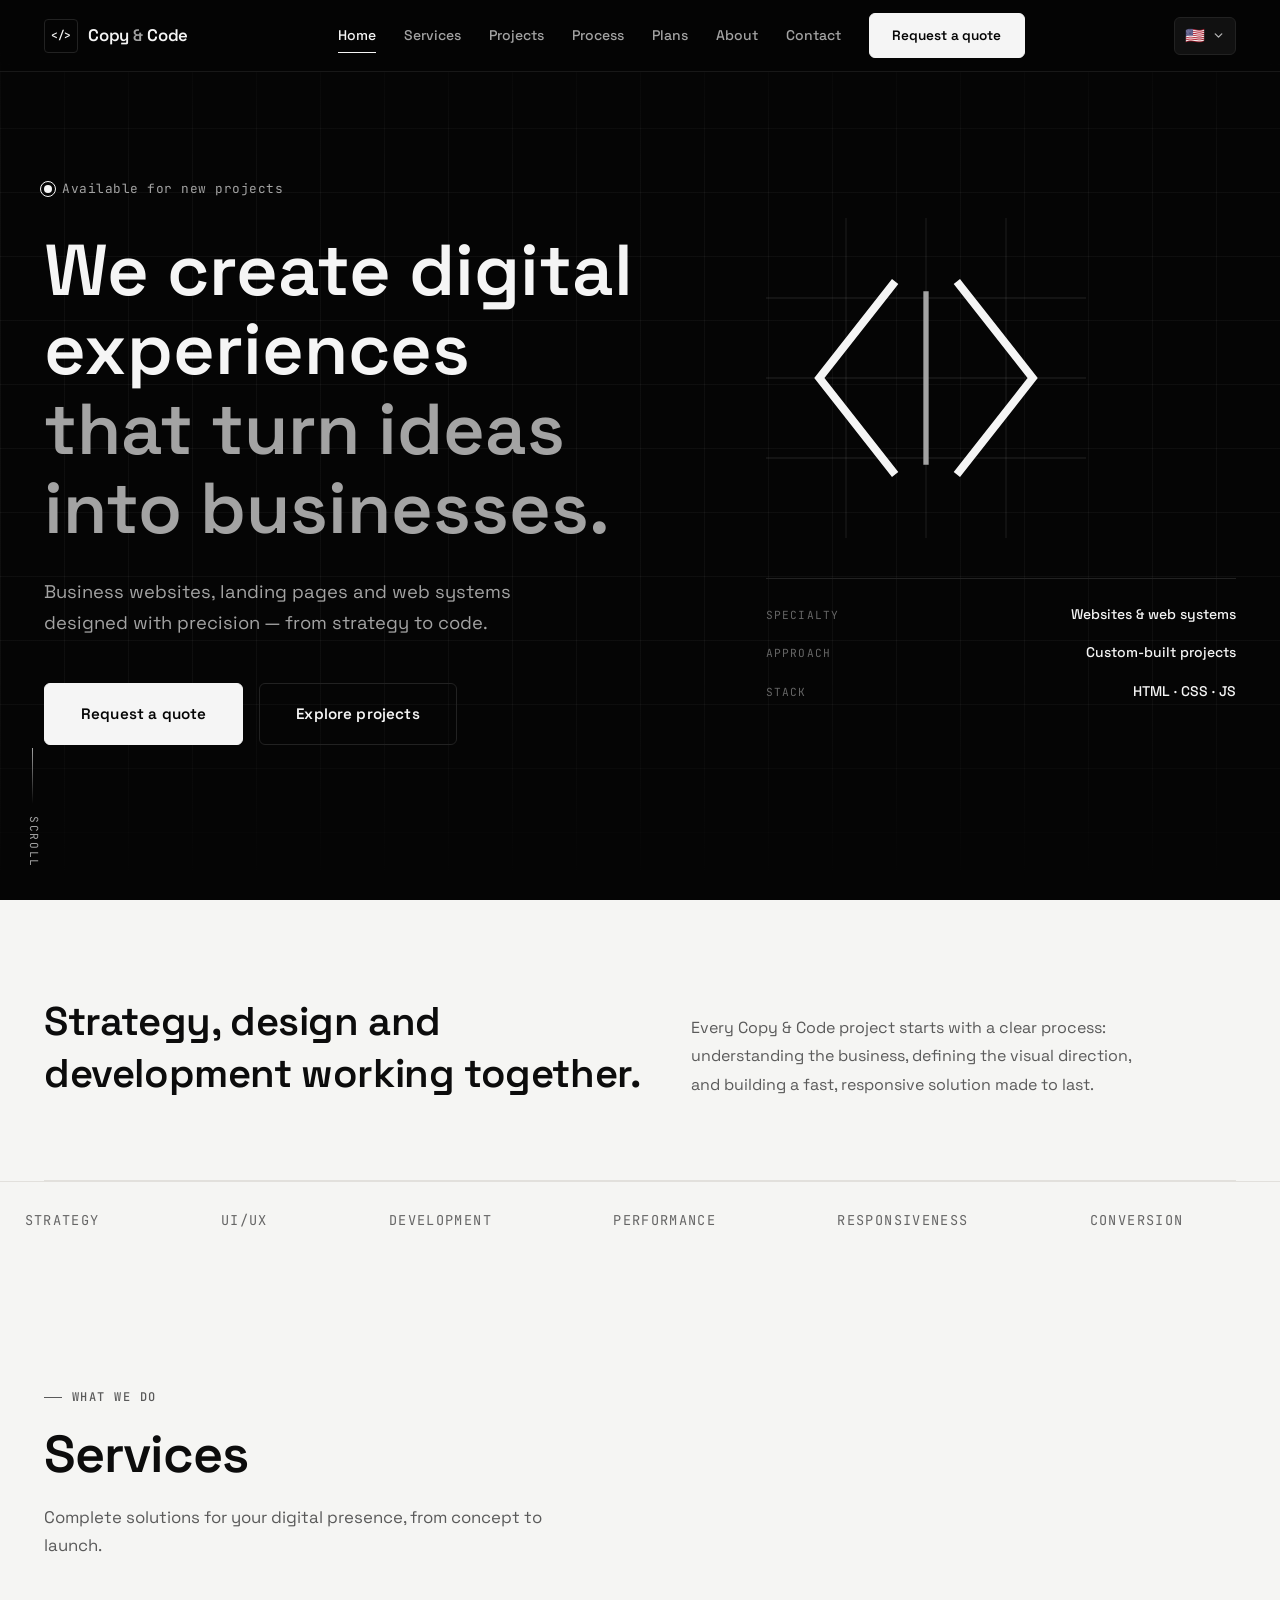
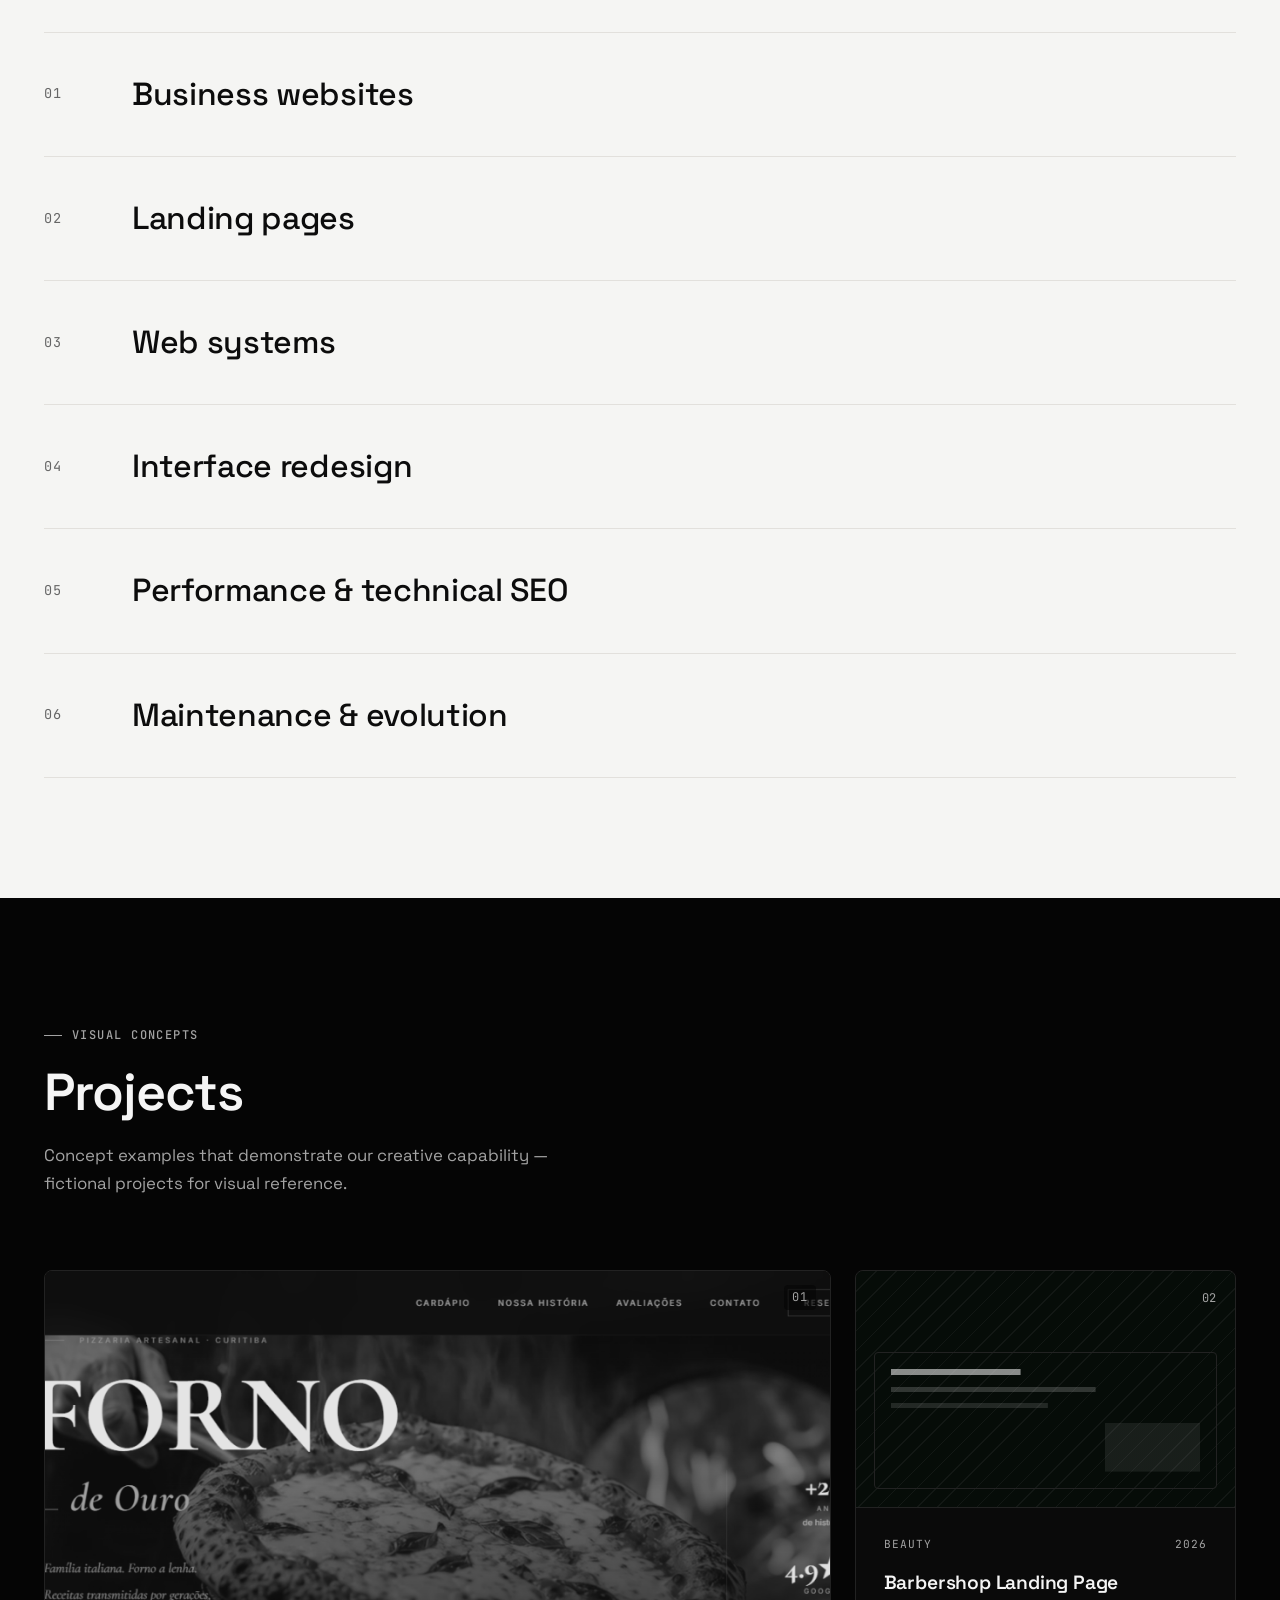
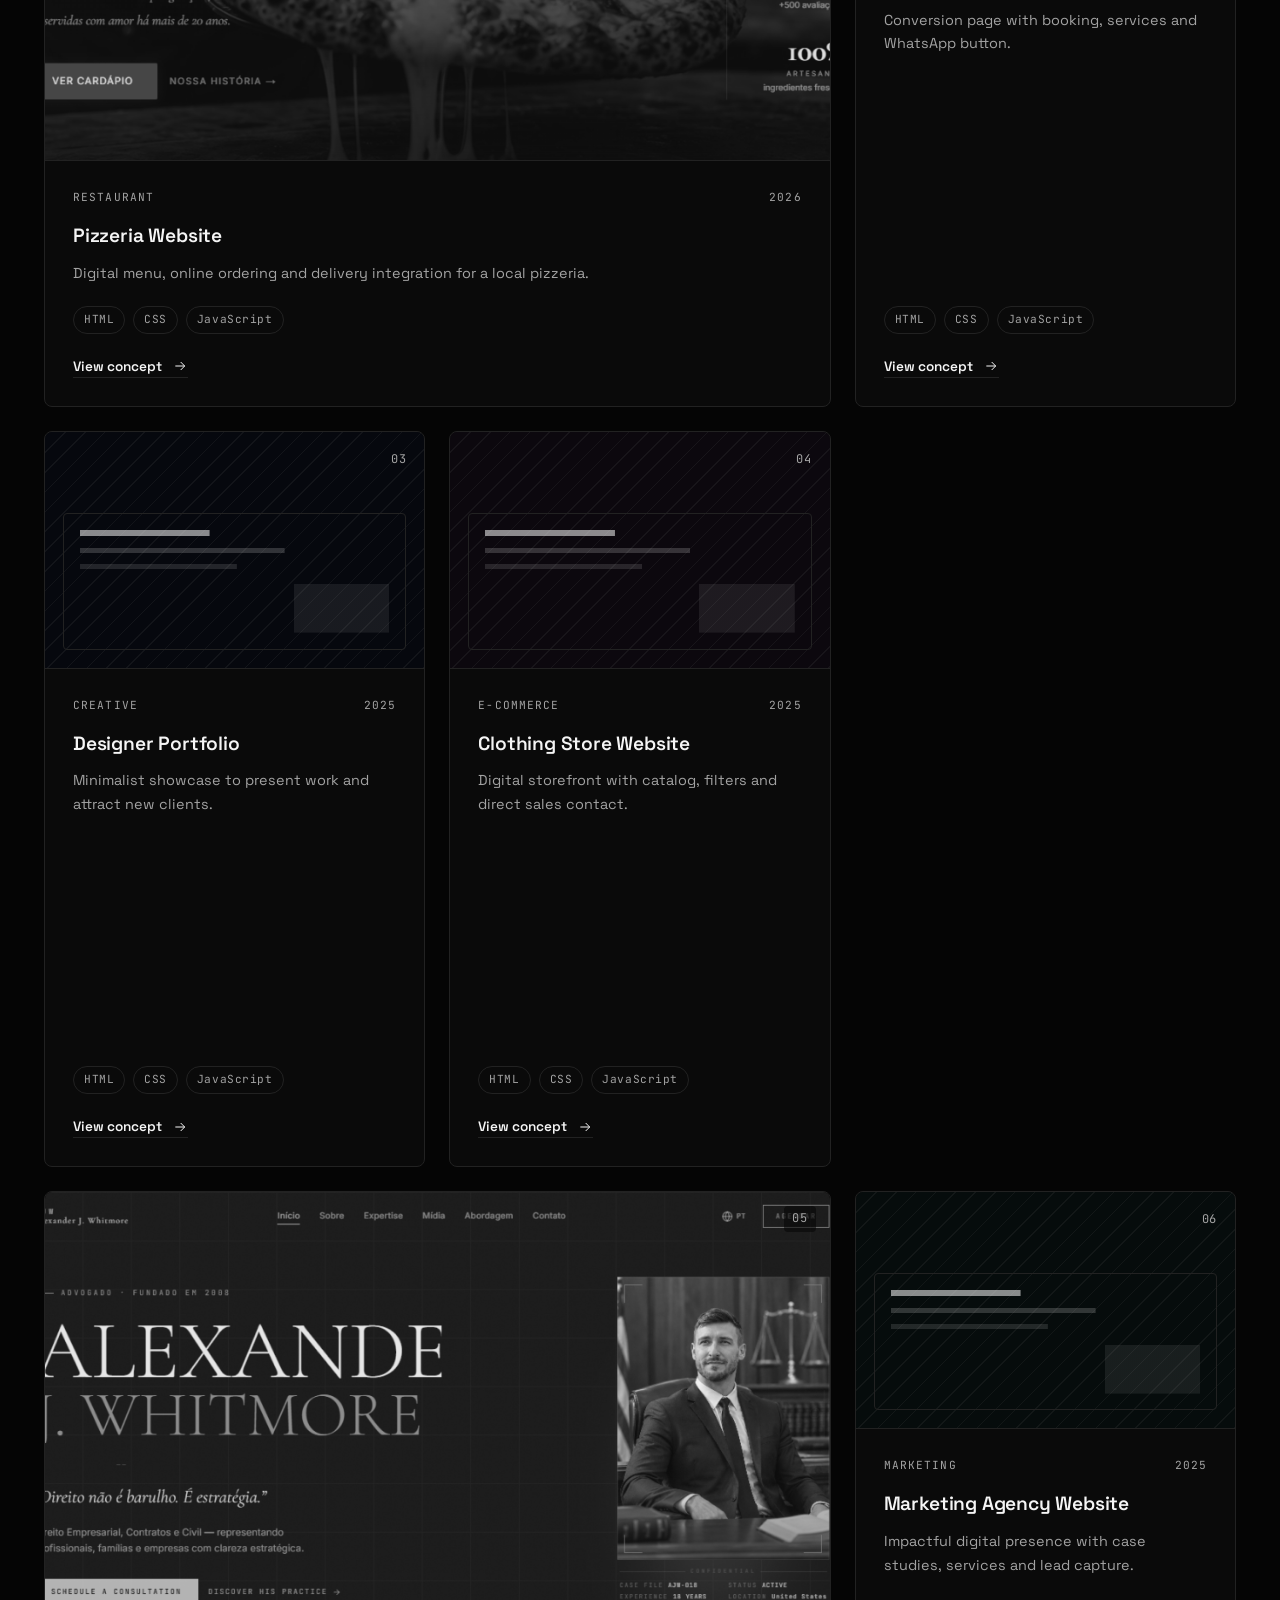
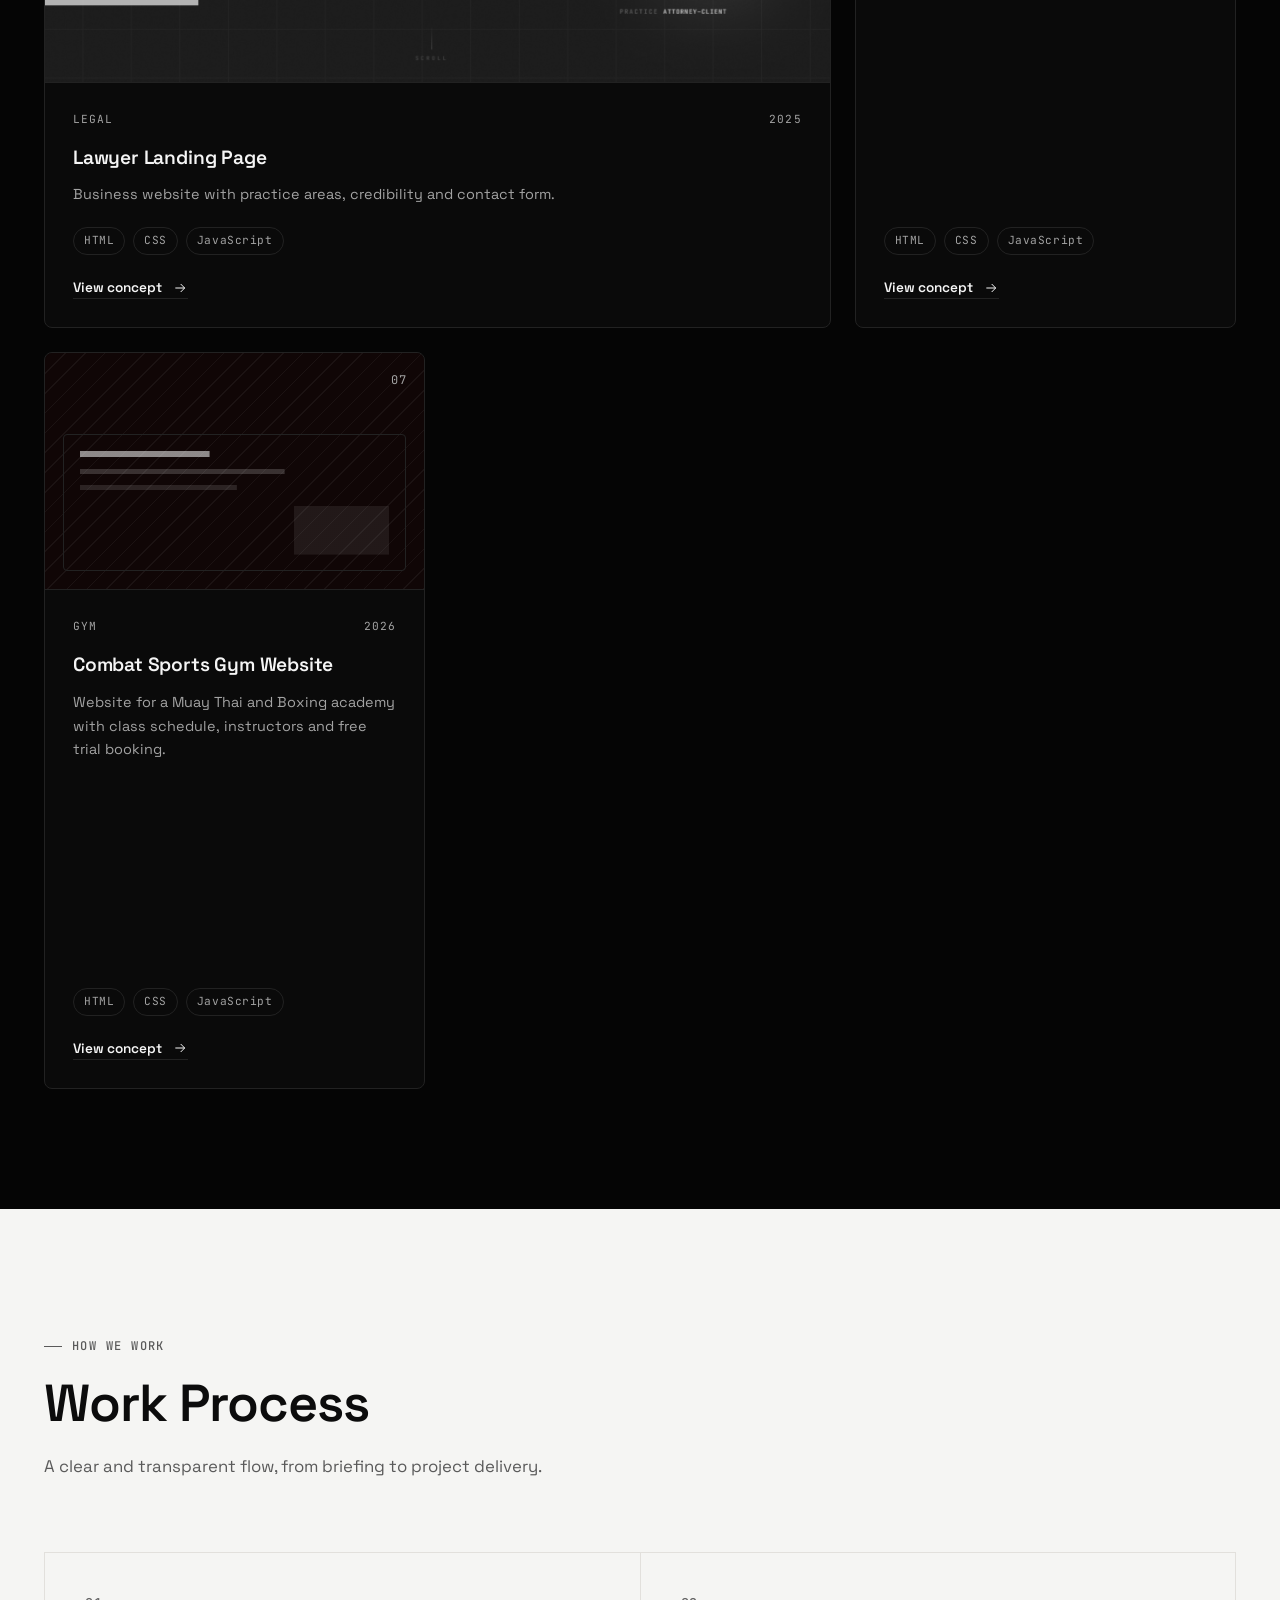
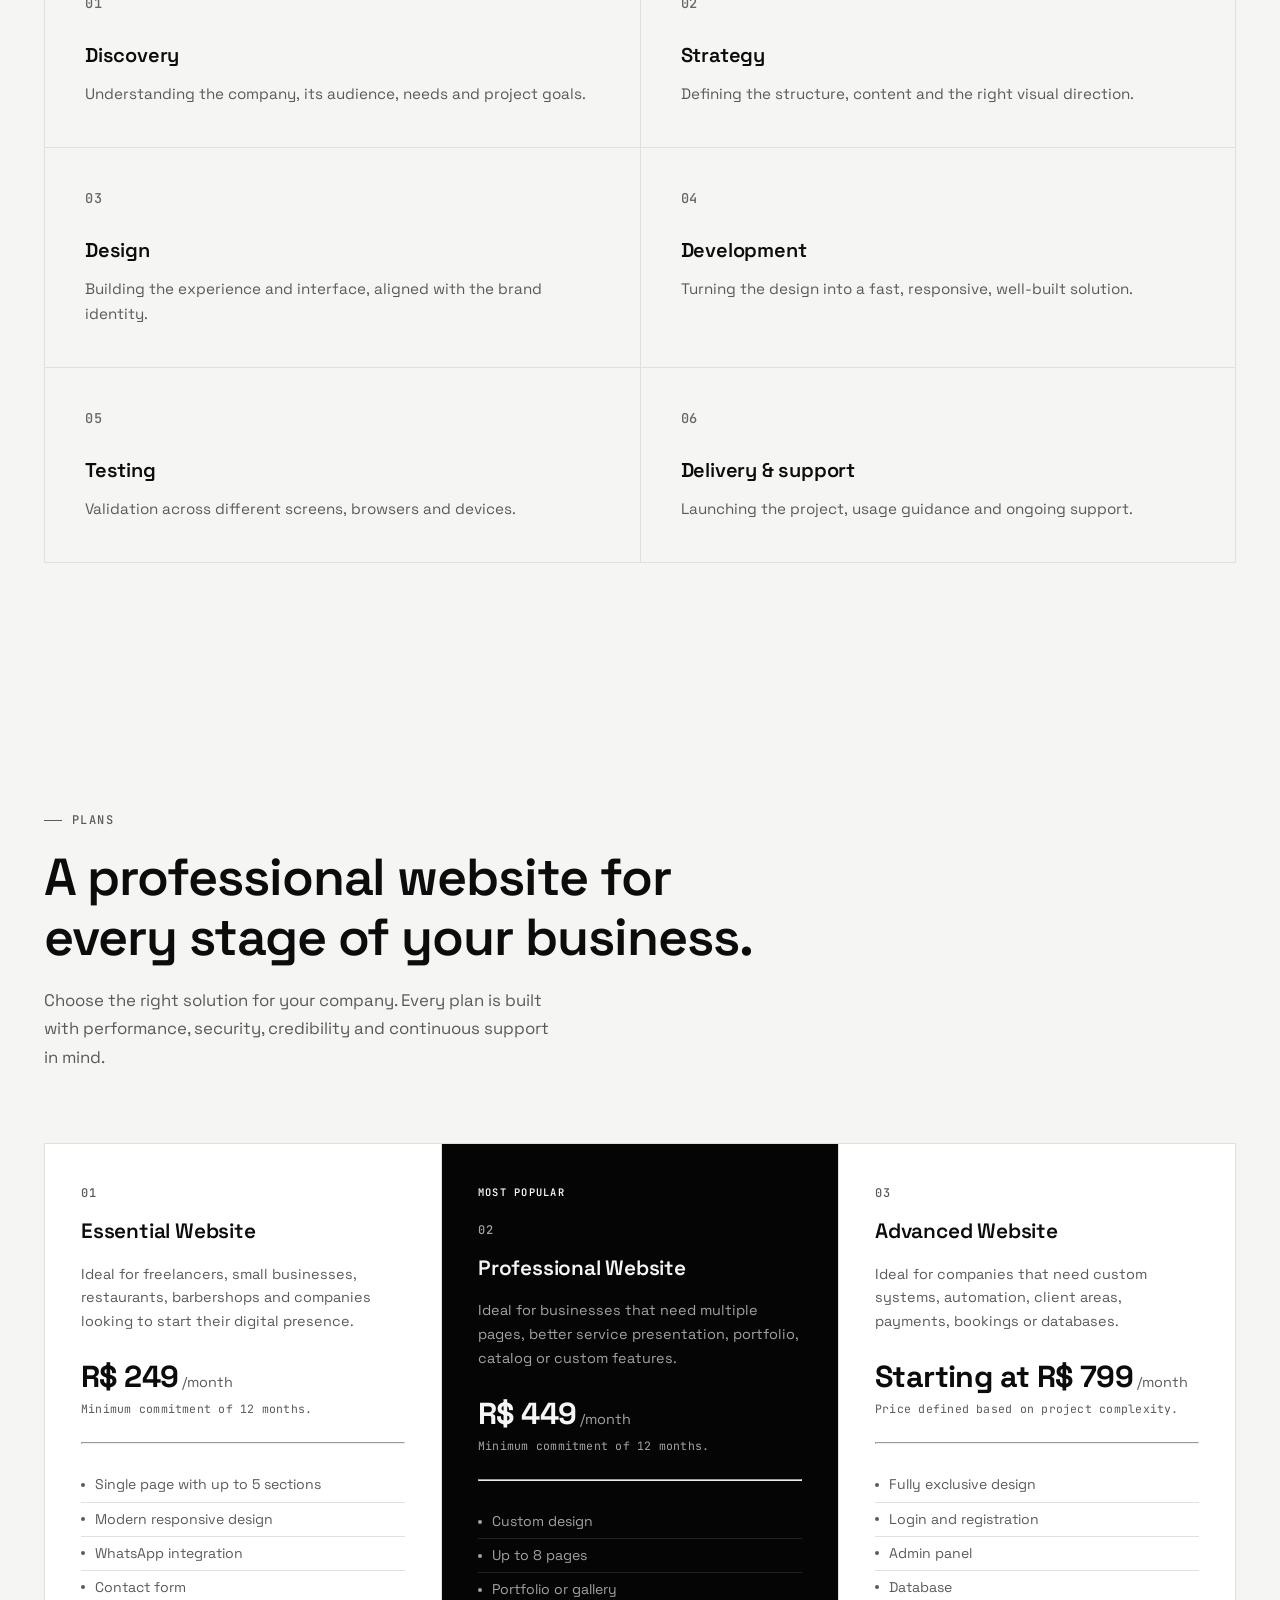
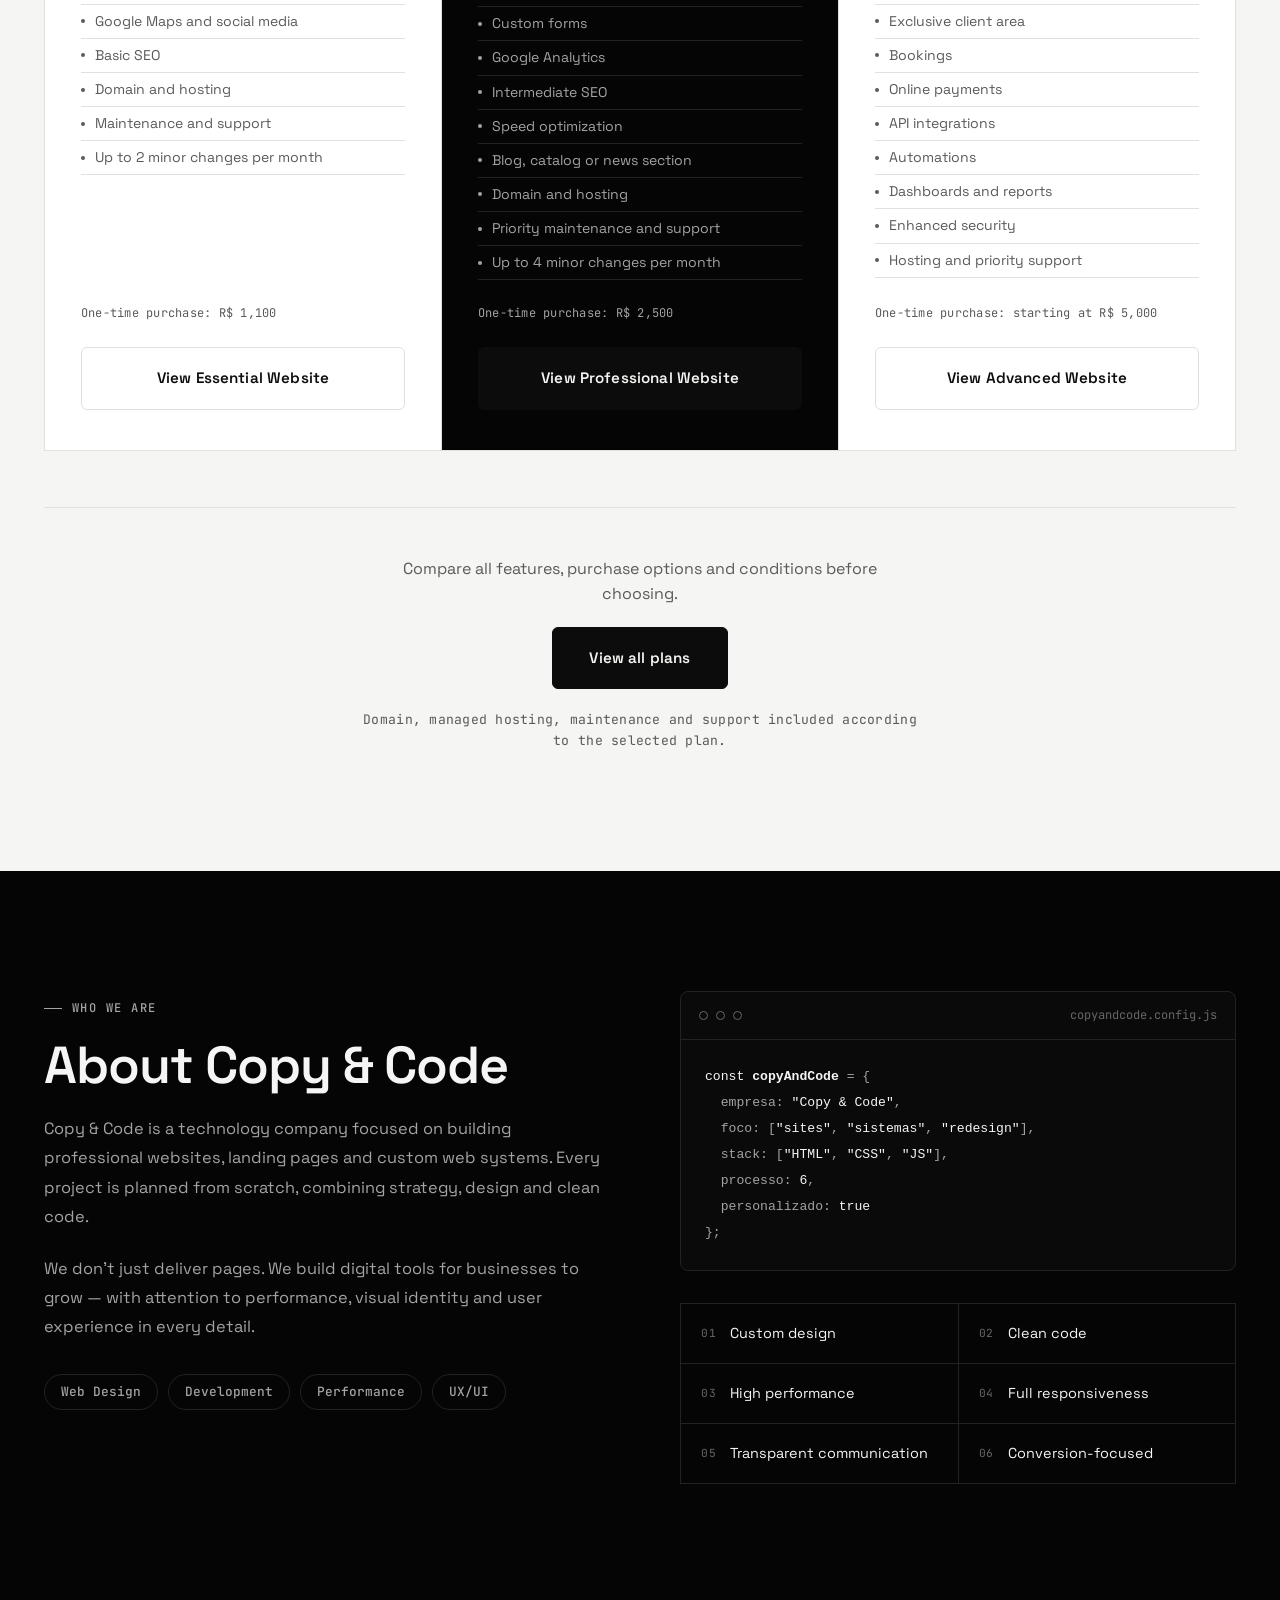
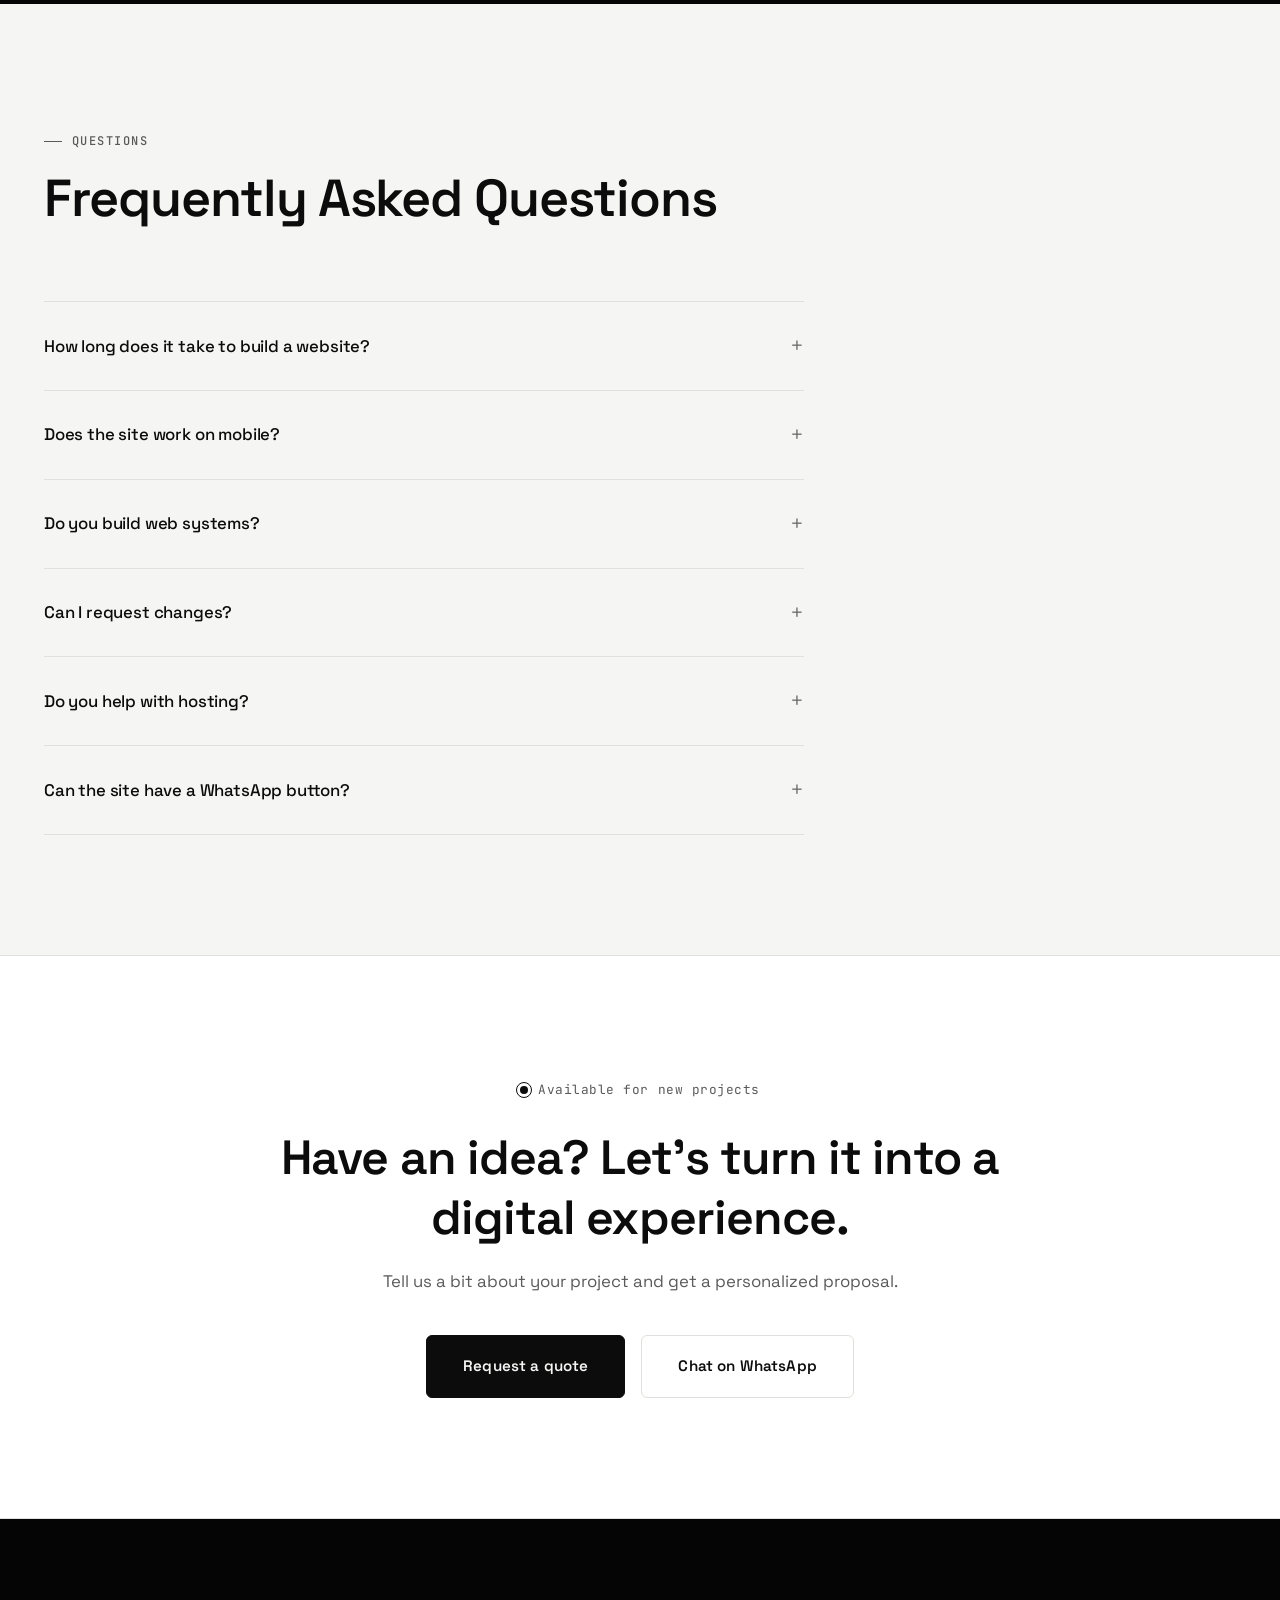
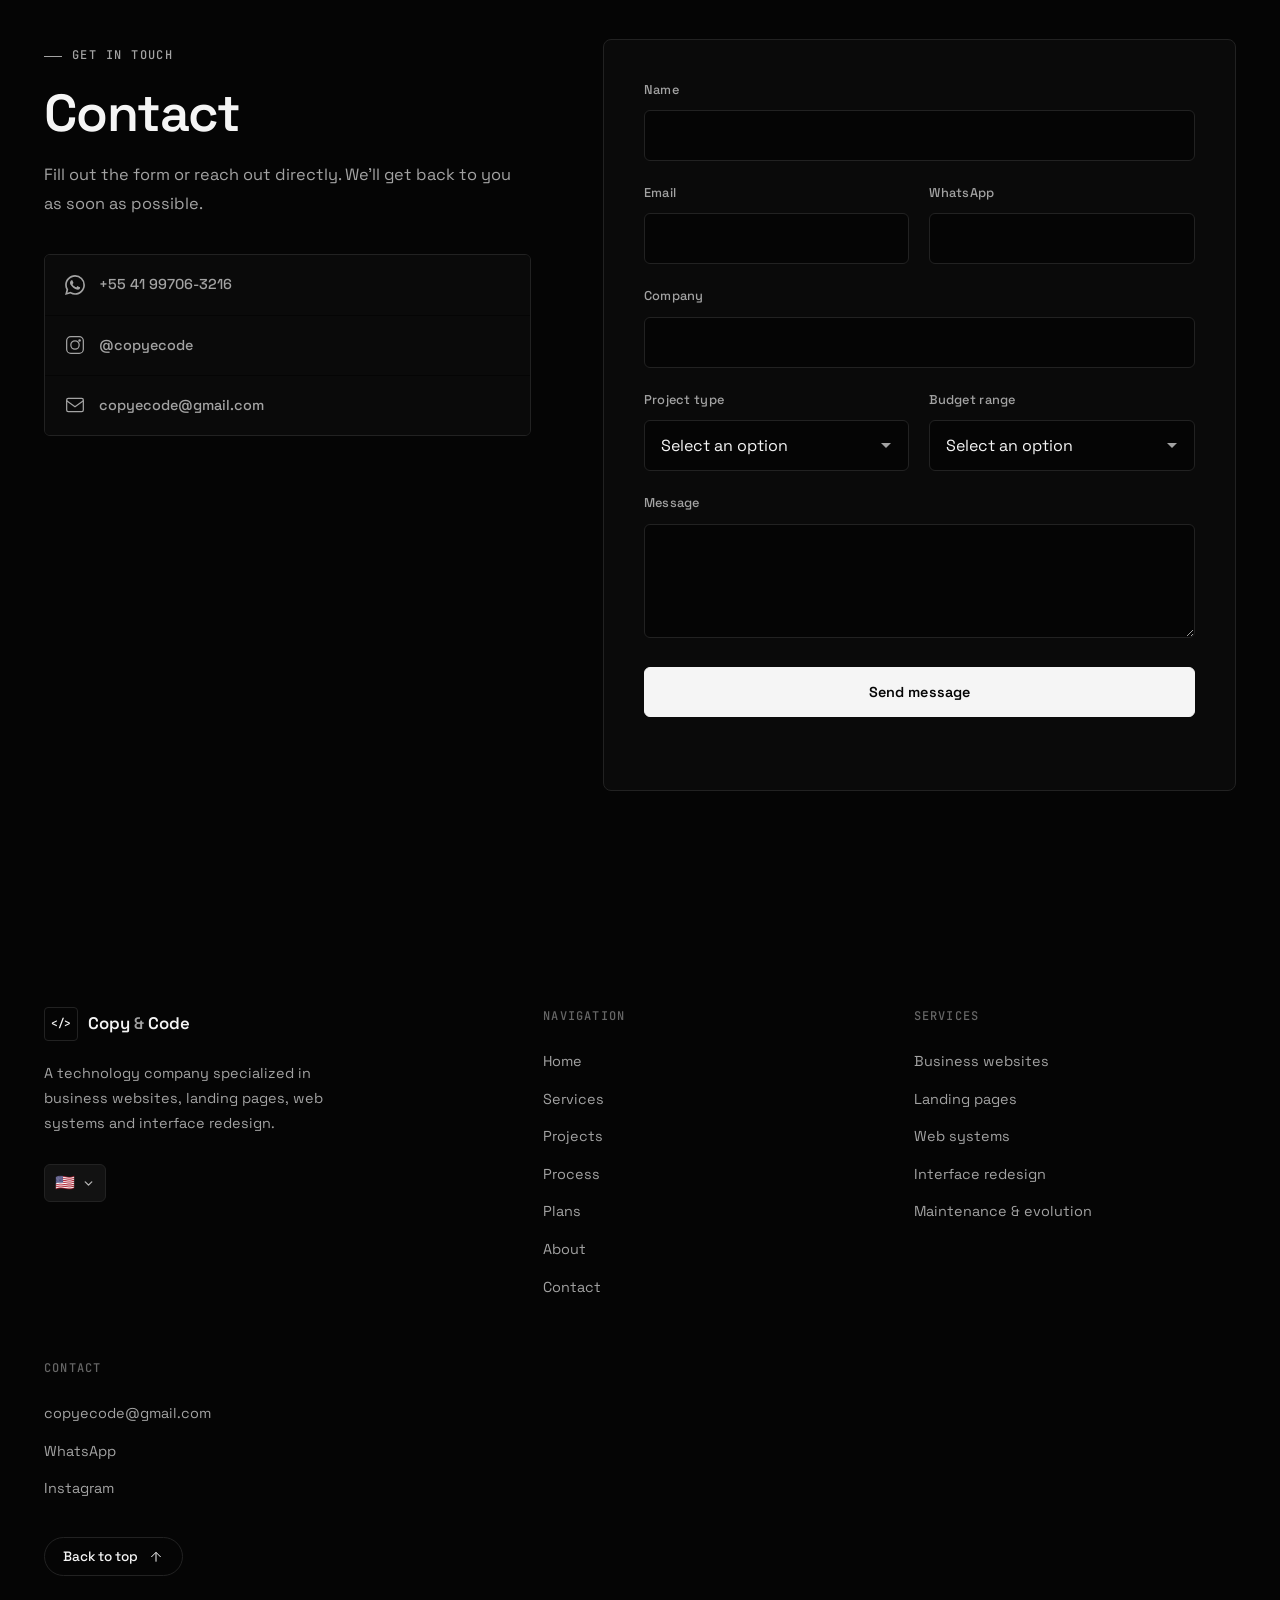
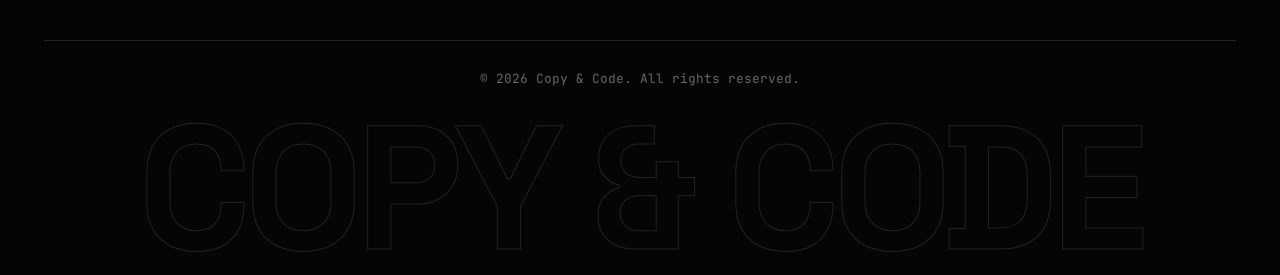
==== commit 661b0693: "Add Elite Fight Club project to portfolio Co-Authored-By: Claude Opus 4.8 <noreply@anthropic.com>" ====
--- a/index.html
+++ b/index.html
@@ -4,28 +4,29 @@
   <meta charset="UTF-8">
   <meta name="viewport" content="width=device-width, initial-scale=1">
   <meta name="format-detection" content="telephone=no">
-  <meta name="description" content="Criamos sites, sistemas e estratégias de marketing sob medida para empresas que querem crescer, fortalecer sua presença digital e transformar ideias em resultados." id="metaDescription">
+  <title>Copy &amp; Code</title>
+  <meta name="description" content="Criamos sites profissionais, sistemas sob medida e estratégias digitais para fortalecer sua empresa, atrair clientes e transformar ideias em resultados.">
   <meta name="keywords" content="criação de sites, landing pages, sistemas web, redesign de sites, desenvolvimento web, Copy &amp; Code">
   <meta name="author" content="Copy &amp; Code">
-  <meta property="og:title" content="Copy &amp; Code — Sites, Sistemas, Marketing e Trabalho Profissional" id="ogTitle">
-  <meta property="og:description" content="Criamos sites, sistemas e estratégias de marketing sob medida para empresas que querem crescer, fortalecer sua presença digital e transformar ideias em resultados." id="ogDescription">
+  <link rel="canonical" href="https://devcopycode.github.io/copycode-portfolio/">
   <meta property="og:type" content="website">
+  <meta property="og:site_name" content="Copy &amp; Code">
+  <meta property="og:locale" content="pt_BR">
   <meta property="og:url" content="https://devcopycode.github.io/copycode-portfolio/">
-  <meta property="og:locale" content="pt_BR" id="ogLocale">
-  <meta property="og:image" content="https://devcopycode.github.io/copycode-portfolio/assets/images/og-copy-code.jpg">
-  <meta property="og:image:secure_url" content="https://devcopycode.github.io/copycode-portfolio/assets/images/og-copy-code.jpg">
+  <meta property="og:title" content="Copy &amp; Code — Sites, Sistemas e Marketing Digital">
+  <meta property="og:description" content="Criamos sites profissionais, sistemas sob medida e estratégias digitais para fortalecer sua empresa, atrair clientes e transformar ideias em resultados.">
+  <meta property="og:image" content="https://devcopycode.github.io/copycode-portfolio/assets/images/og-copy-code-v2.jpg">
+  <meta property="og:image:secure_url" content="https://devcopycode.github.io/copycode-portfolio/assets/images/og-copy-code-v2.jpg">
   <meta property="og:image:type" content="image/jpeg">
   <meta property="og:image:width" content="1200">
   <meta property="og:image:height" content="630">
-  <meta property="og:image:alt" content="Copy &amp; Code — Sites, sistemas e marketing profissional">
-  <meta property="og:site_name" content="Copy &amp; Code">
+  <meta property="og:image:alt" content="Copy &amp; Code — Sites, sistemas e marketing digital">
   <meta name="twitter:card" content="summary_large_image">
-  <meta name="twitter:title" content="Copy &amp; Code — Sites, Sistemas, Marketing e Trabalho Profissional" id="twitterTitle">
-  <meta name="twitter:description" content="Criamos sites, sistemas e estratégias de marketing sob medida para empresas que querem crescer, fortalecer sua presença digital e transformar ideias em resultados." id="twitterDescription">
-  <meta name="twitter:image" content="https://devcopycode.github.io/copycode-portfolio/assets/images/og-copy-code.jpg">
+  <meta name="twitter:title" content="Copy &amp; Code — Sites, Sistemas e Marketing Digital">
+  <meta name="twitter:description" content="Criamos sites profissionais, sistemas sob medida e estratégias digitais para fortalecer sua empresa, atrair clientes e transformar ideias em resultados.">
+  <meta name="twitter:image" content="https://devcopycode.github.io/copycode-portfolio/assets/images/og-copy-code-v2.jpg">
+  <meta name="twitter:image:alt" content="Copy &amp; Code — Sites, sistemas e marketing digital">
   <meta name="theme-color" content="#050505">
-  <title id="pageTitle">Copy &amp; Code — Sites, Sistemas, Marketing e Trabalho Profissional</title>
-  <link rel="canonical" href="https://devcopycode.github.io/copycode-portfolio/">
   <link rel="icon" type="image/png" sizes="512x512" href="assets/favicon.png">
   <link rel="apple-touch-icon" sizes="180x180" href="assets/favicon.png">
   <link rel="preconnect" href="https://fonts.googleapis.com">
@@ -39,9 +40,9 @@
     "@context": "https://schema.org",
     "@type": "ProfessionalService",
     "name": "Copy & Code",
-    "description": "Desenvolvimento de sites profissionais, landing pages, sistemas web e redesign de interfaces.",
+    "description": "Criamos sites profissionais, sistemas sob medida e estratégias digitais para fortalecer sua empresa, atrair clientes e transformar ideias em resultados.",
     "url": "https://devcopycode.github.io/copycode-portfolio/",
-    "image": "https://devcopycode.github.io/copycode-portfolio/assets/images/og-copy-code.jpg",
+    "image": "https://devcopycode.github.io/copycode-portfolio/assets/images/og-copy-code-v2.jpg",
     "telephone": "+5541997063216",
     "email": "copyecode@gmail.com",
     "sameAs": ["https://www.instagram.com/copyecode/"],
@@ -430,6 +431,27 @@
                 <span>HTML</span><span>CSS</span><span>JavaScript</span>
               </div>
               <button class="portfolio-card__btn" type="button" data-project="marketing">
+                <span data-i18n="projectViewBtn">Ver conceito</span>
+                <svg viewBox="0 0 24 24" fill="none" stroke="currentColor" stroke-width="1.5" aria-hidden="true"><path d="M5 12h14M13 6l6 6-6 6"/></svg>
+              </button>
+            </div>
+          </article>
+
+          <article class="portfolio-card reveal">
+            <div class="portfolio-card__preview portfolio-card__preview--7">
+              <span class="portfolio-card__index">07</span>
+            </div>
+            <div class="portfolio-card__body">
+              <div class="portfolio-card__meta">
+                <span class="portfolio-card__category" data-i18n="project7Category">Academia</span>
+                <span class="portfolio-card__year">2026</span>
+              </div>
+              <h3 class="portfolio-card__title" data-i18n="project7Title">Site para Academia de Luta</h3>
+              <p class="portfolio-card__text" data-i18n="project7Text">Site para academia de Muay Thai e Boxe com horários de aula, instrutores e agendamento de aula experimental.</p>
+              <div class="portfolio-card__tech">
+                <span>HTML</span><span>CSS</span><span>JavaScript</span>
+              </div>
+              <button class="portfolio-card__btn" type="button" data-project="fightclub">
                 <span data-i18n="projectViewBtn">Ver conceito</span>
                 <svg viewBox="0 0 24 24" fill="none" stroke="currentColor" stroke-width="1.5" aria-hidden="true"><path d="M5 12h14M13 6l6 6-6 6"/></svg>
               </button>
--- a/css/styles.css
+++ b/css/styles.css
@@ -1,5 +1,5 @@
 /* ============================================================
-   COPY CODE — Stylesheet Principal
+   COPY & CODE — Stylesheet Principal
    Identidade premium, minimalista e editorial — preto, branco e cinzas
    ============================================================ */
 
@@ -1192,6 +1192,7 @@
 .portfolio-card__preview--4 { --card-tint: rgba(14, 8, 18, 0.6); }
 .portfolio-card__preview--5 { --card-tint: rgba(12, 6, 4, 0.6); }
 .portfolio-card__preview--6 { --card-tint: rgba(4, 14, 14, 0.6); }
+.portfolio-card__preview--7 { --card-tint: rgba(20, 4, 4, 0.6); }
 
 .portfolio-card__preview[class*="--"] {
   background:
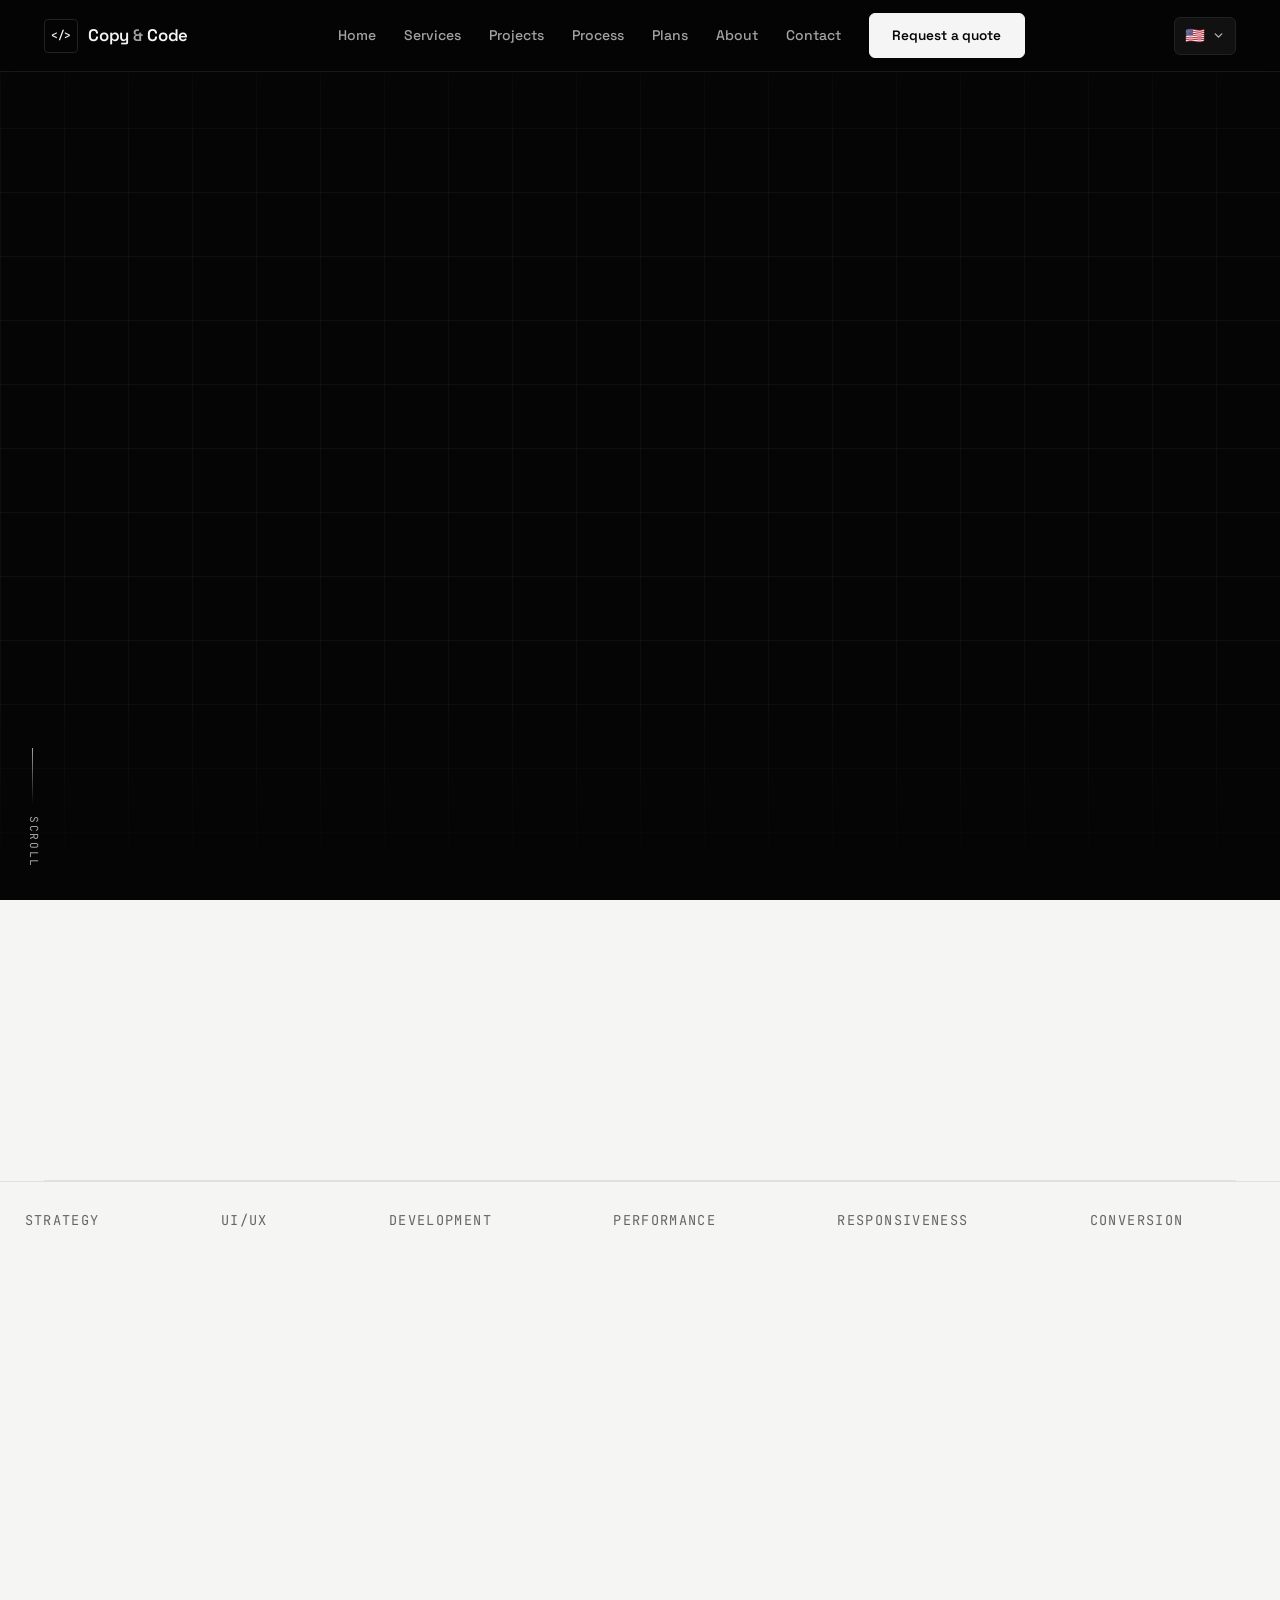
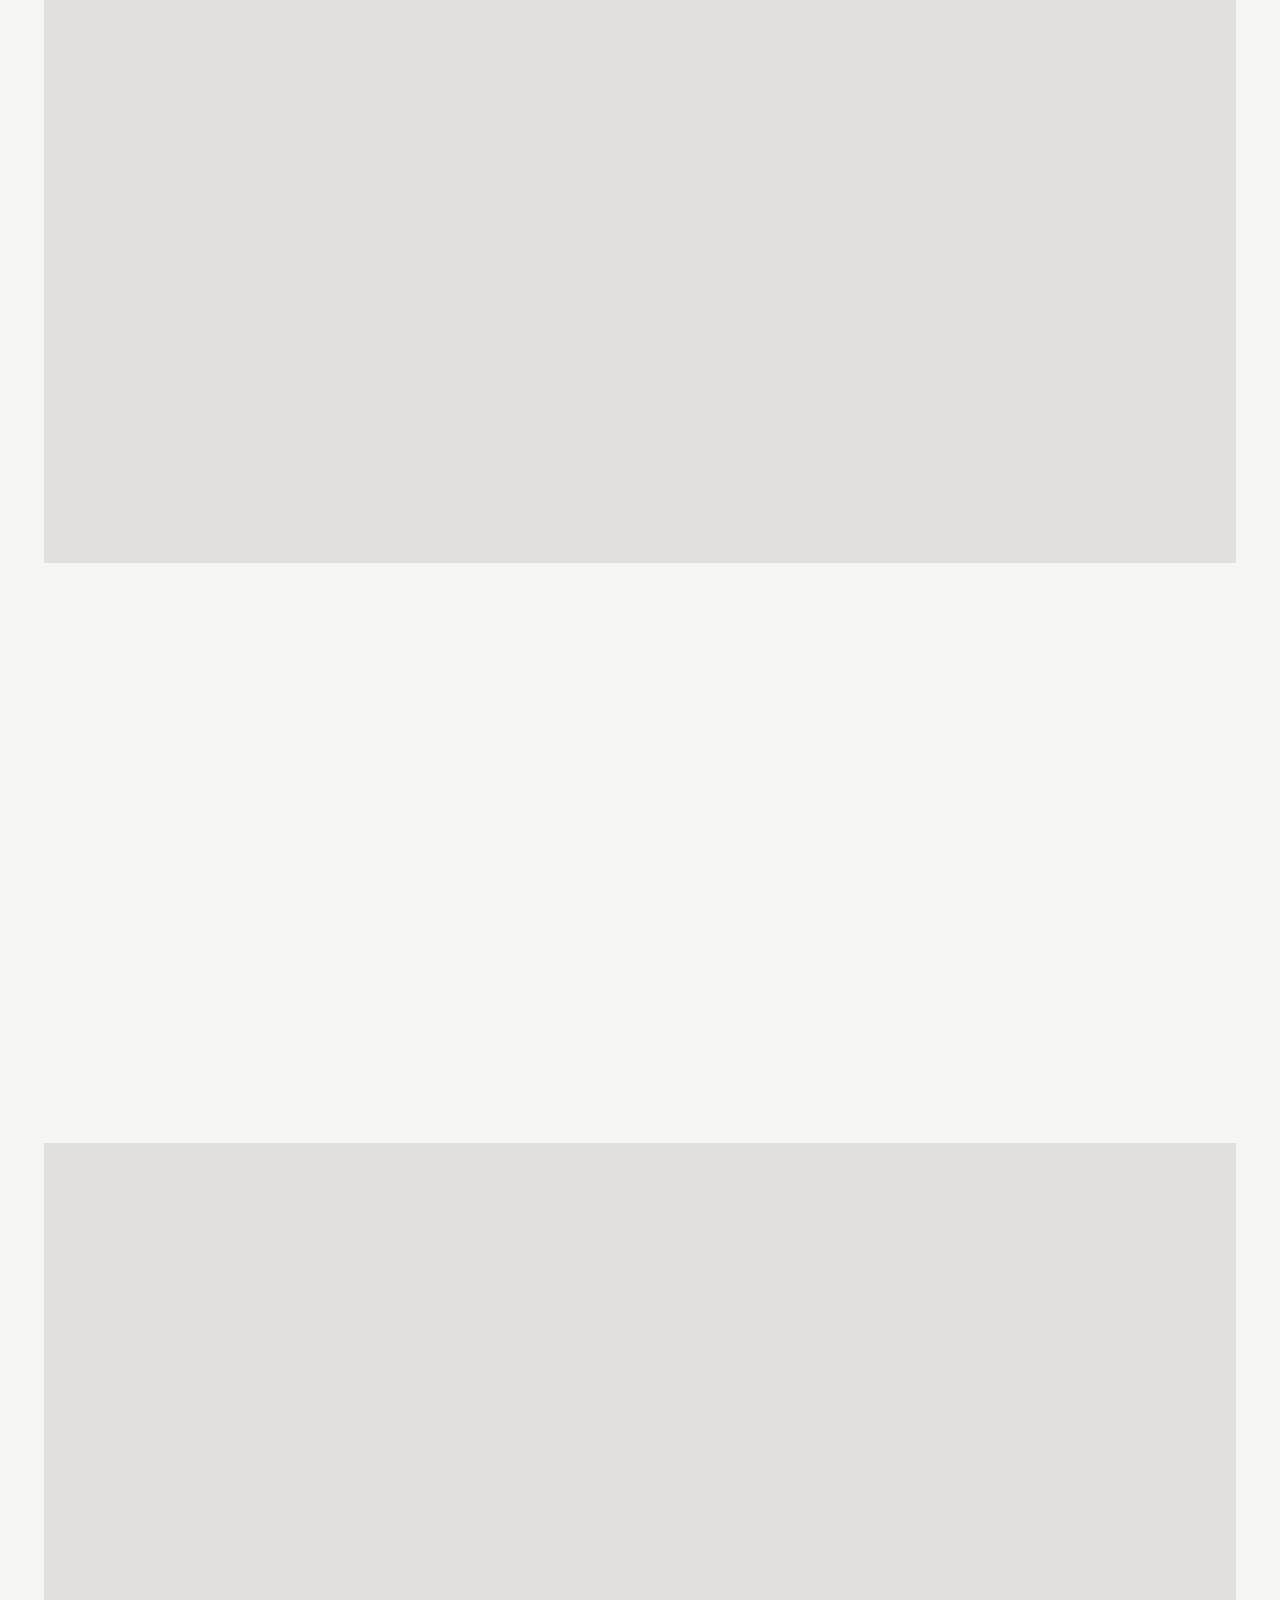
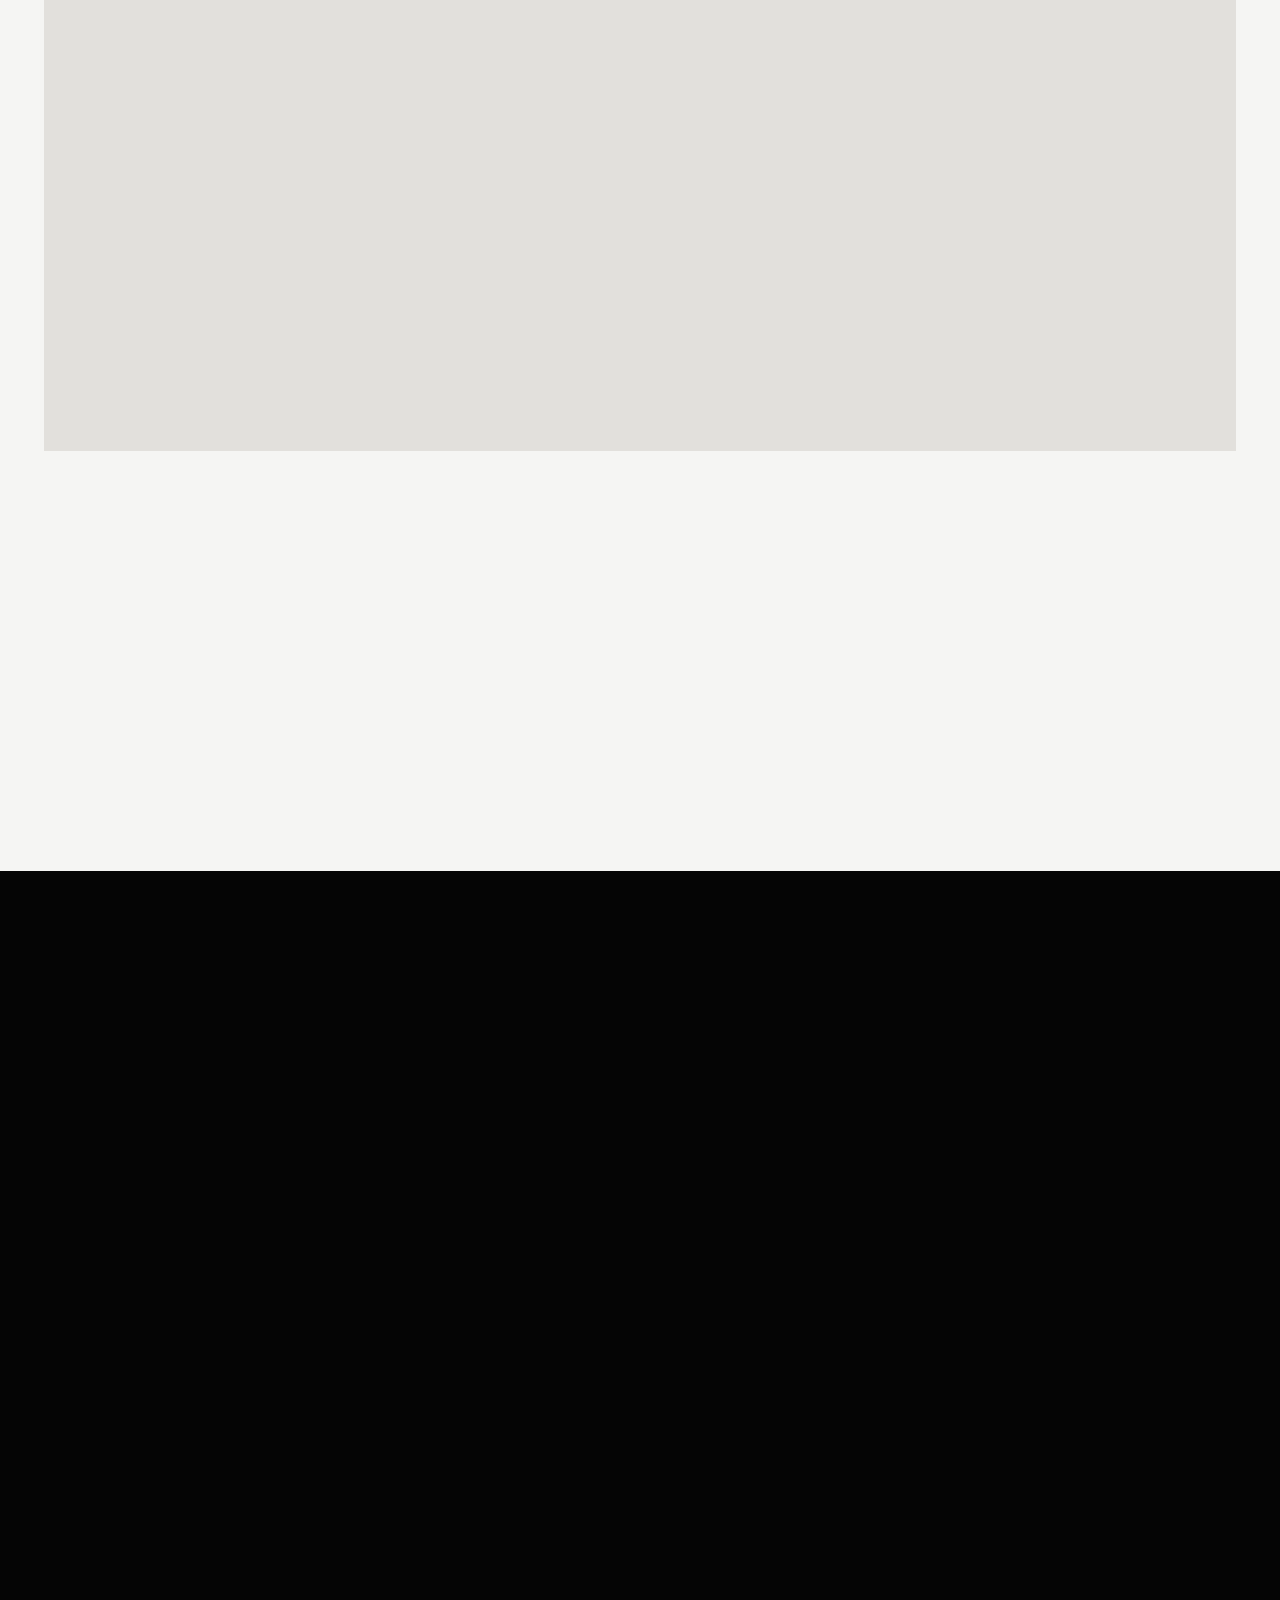
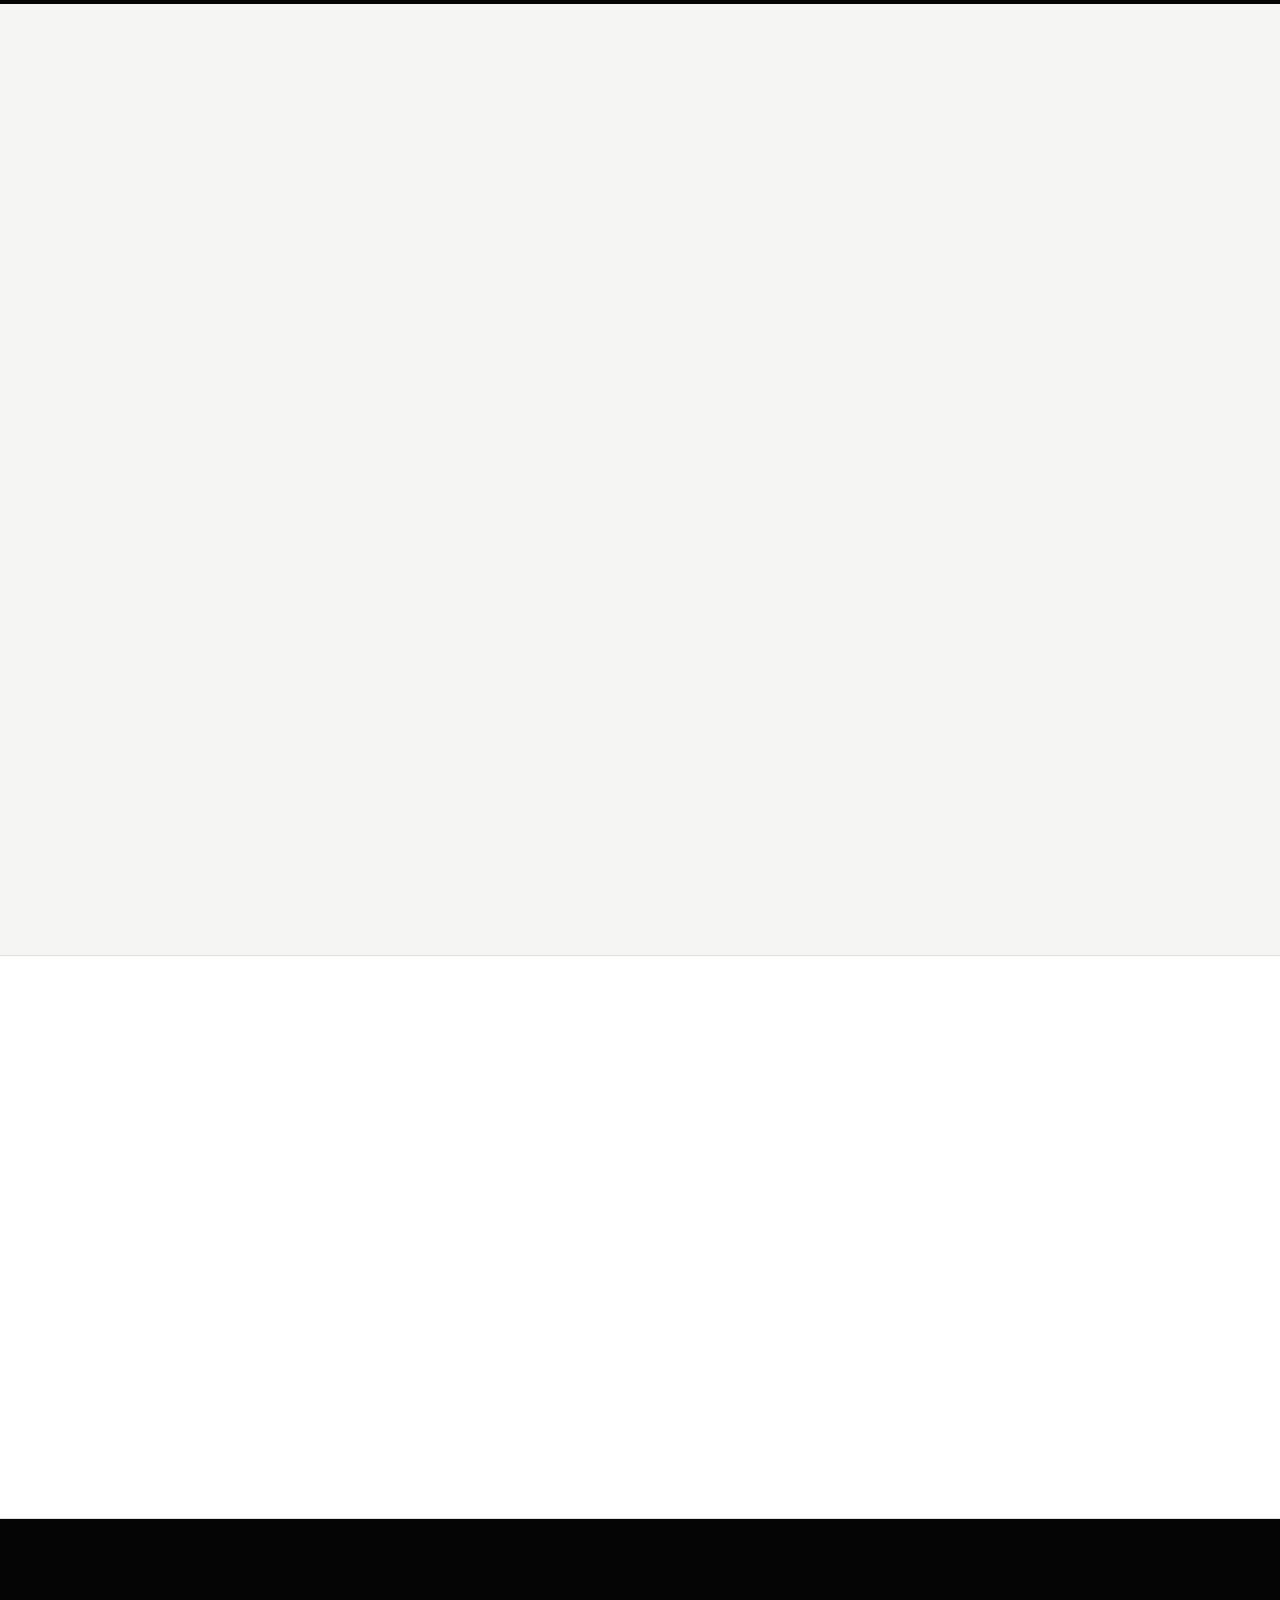
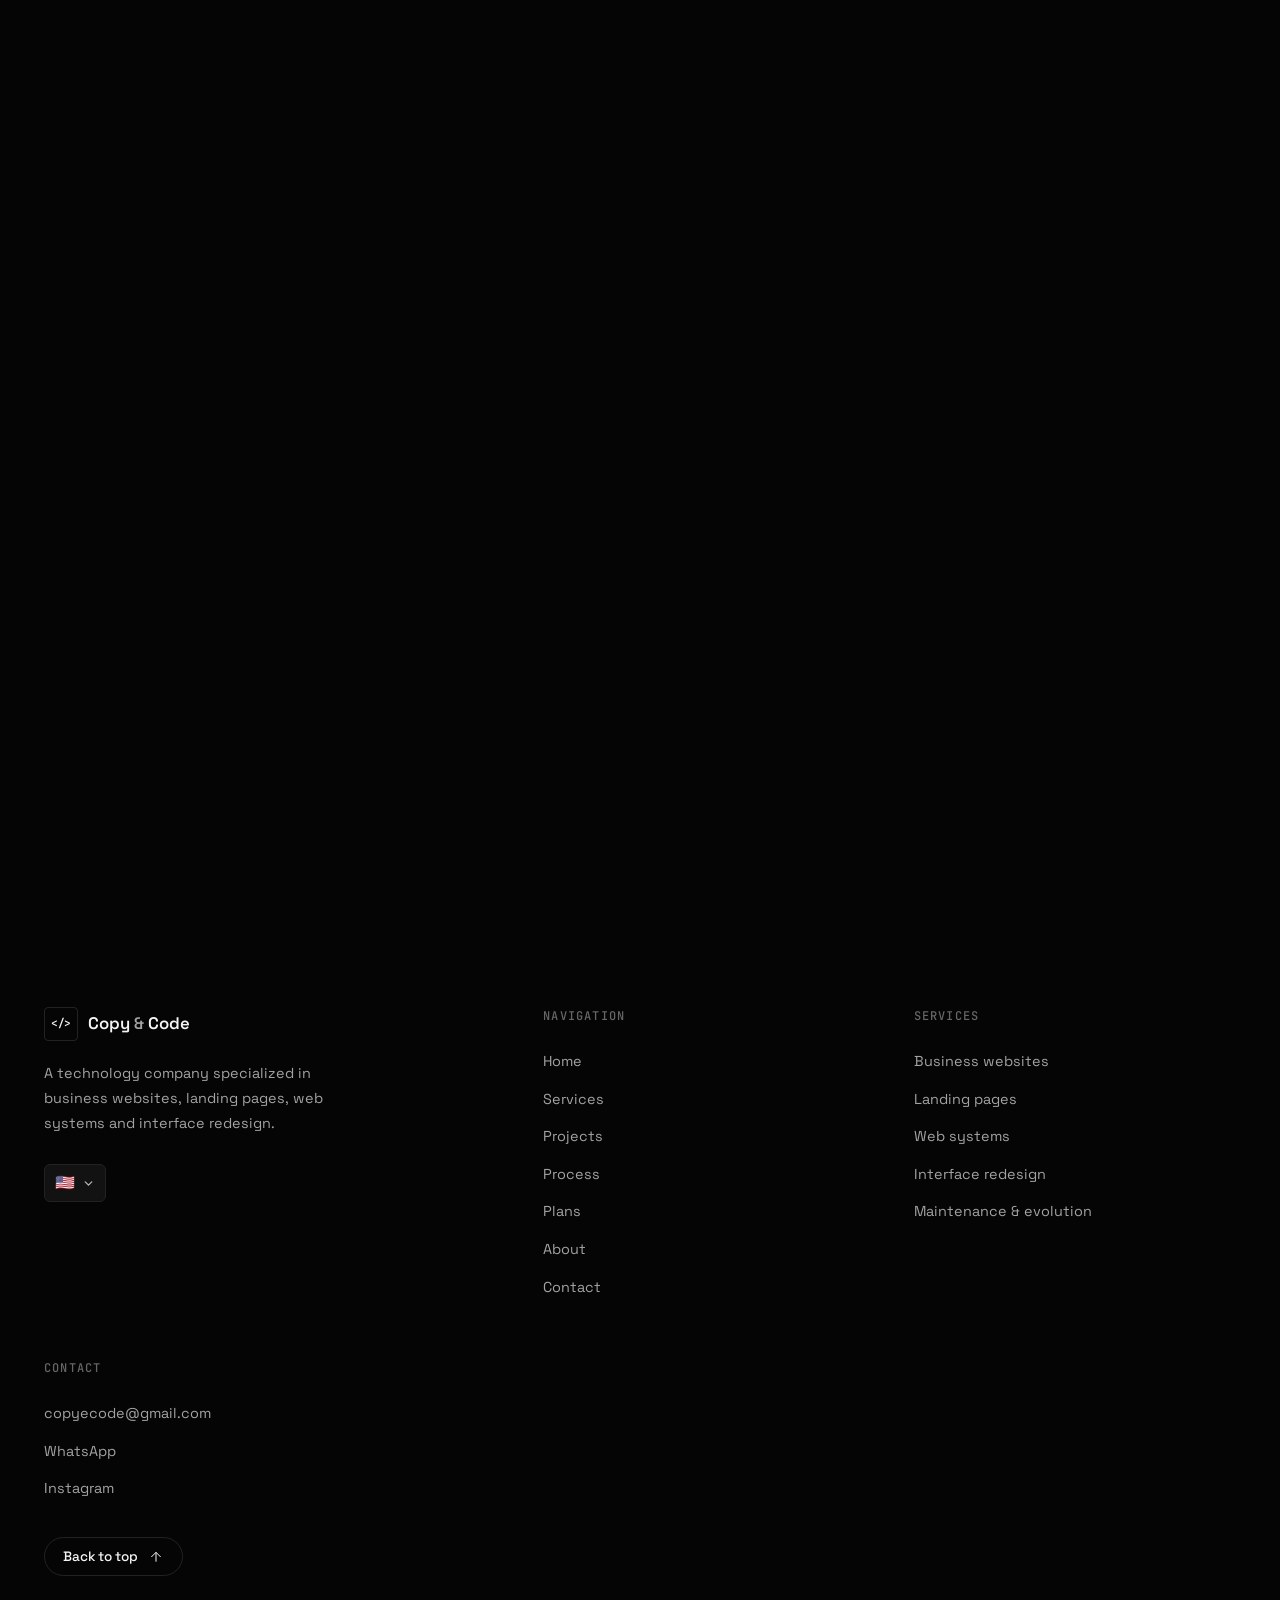
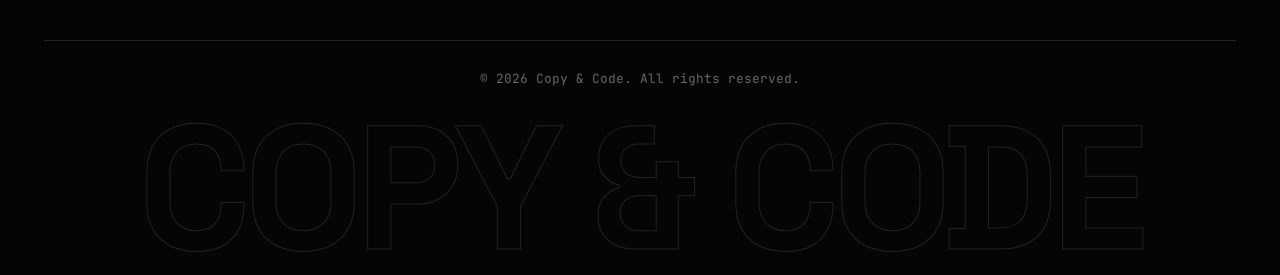
==== commit 9eb8c76c: "Add cache-busting version to CSS/JS to prevent stale cache Co-Authored-By: Claude Opus 4.8 <noreply@" ====
--- a/index.html
+++ b/index.html
@@ -33,7 +33,7 @@
   <link rel="preconnect" href="https://fonts.gstatic.com" crossorigin>
   <link href="https://fonts.googleapis.com/css2?family=Space+Grotesk:wght@300;400;500;600;700&family=JetBrains+Mono:wght@400;500;600&display=swap" rel="stylesheet" media="print" onload="this.media='all'">
   <noscript><link href="https://fonts.googleapis.com/css2?family=Space+Grotesk:wght@300;400;500;600;700&family=JetBrains+Mono:wght@400;500;600&display=swap" rel="stylesheet"></noscript>
-  <link rel="stylesheet" href="css/styles.css">
+  <link rel="stylesheet" href="css/styles.css?v=2">
 
   <script type="application/ld+json">
   {
@@ -941,7 +941,7 @@
     </div>
   </div>
 
-  <script src="i18n.js"></script>
-  <script src="js/main.js" defer></script>
+  <script src="i18n.js?v=2"></script>
+  <script src="js/main.js?v=2" defer></script>
 </body>
 </html>
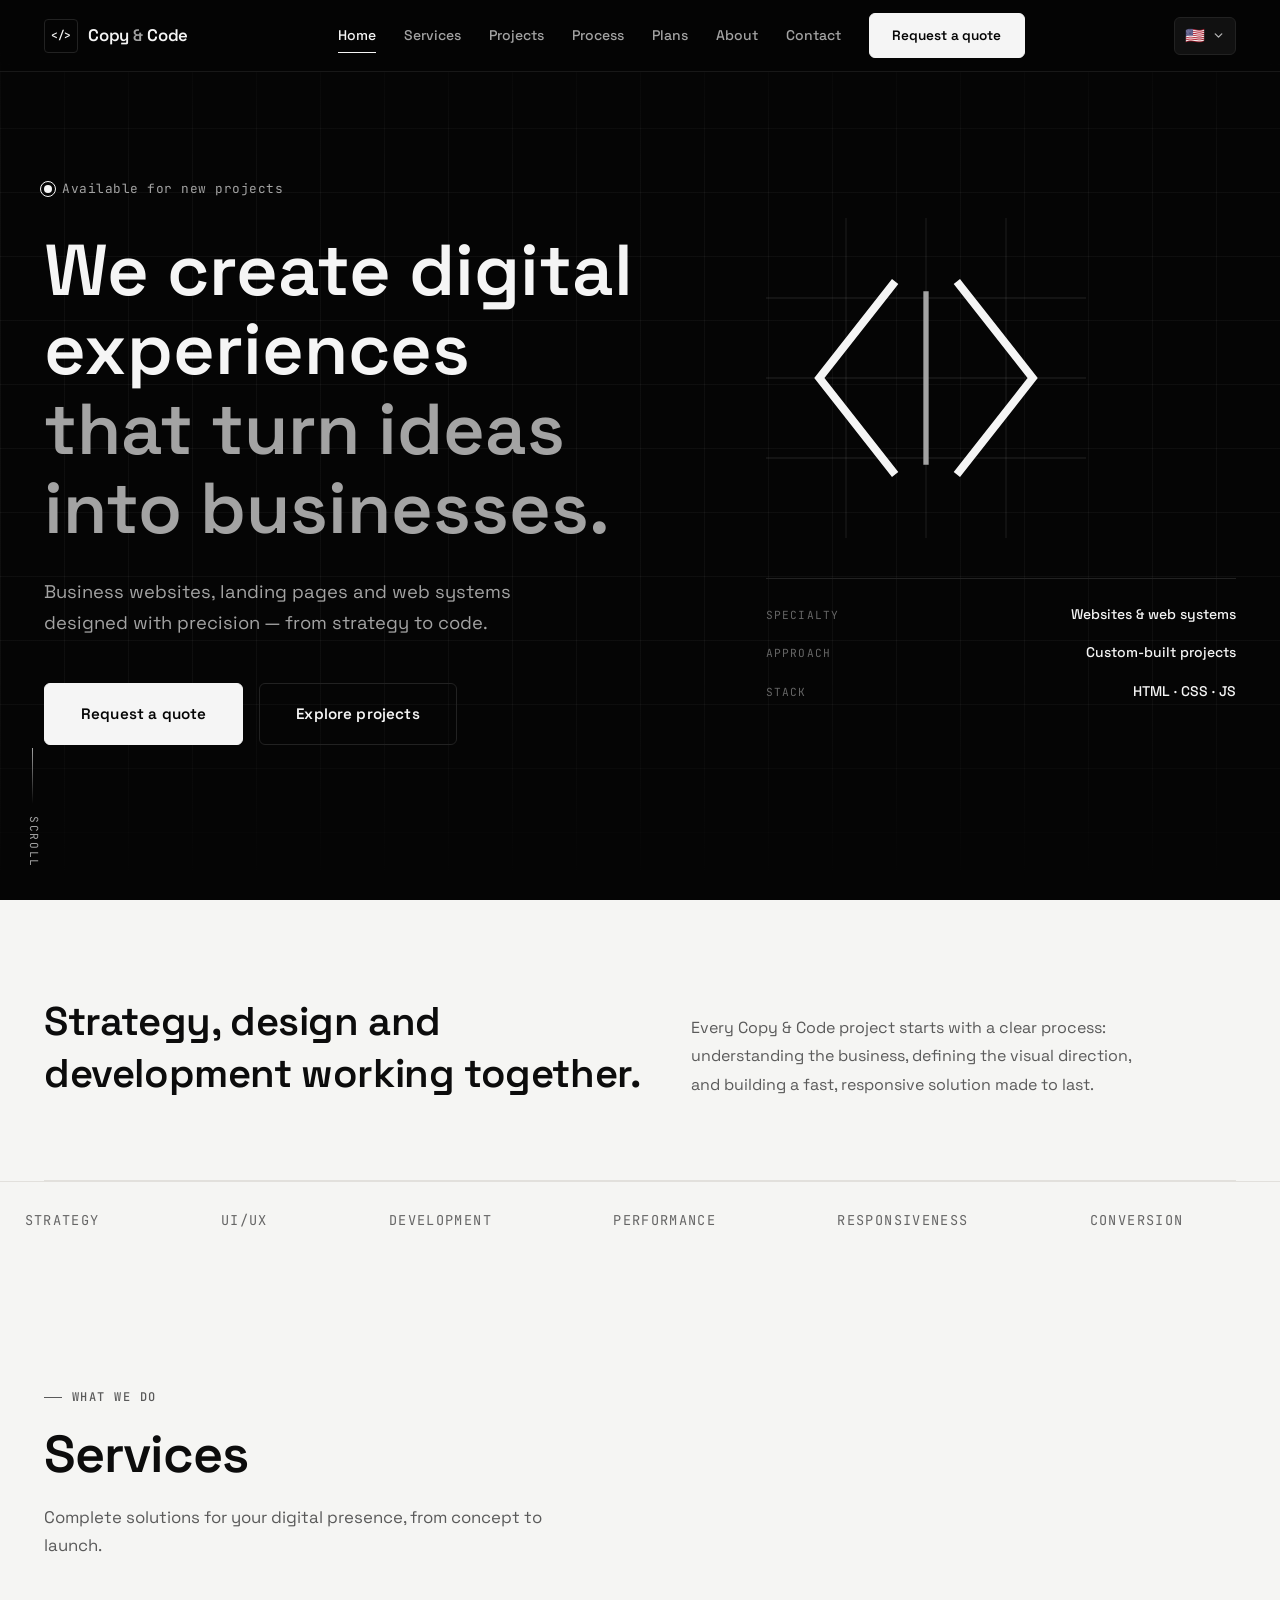
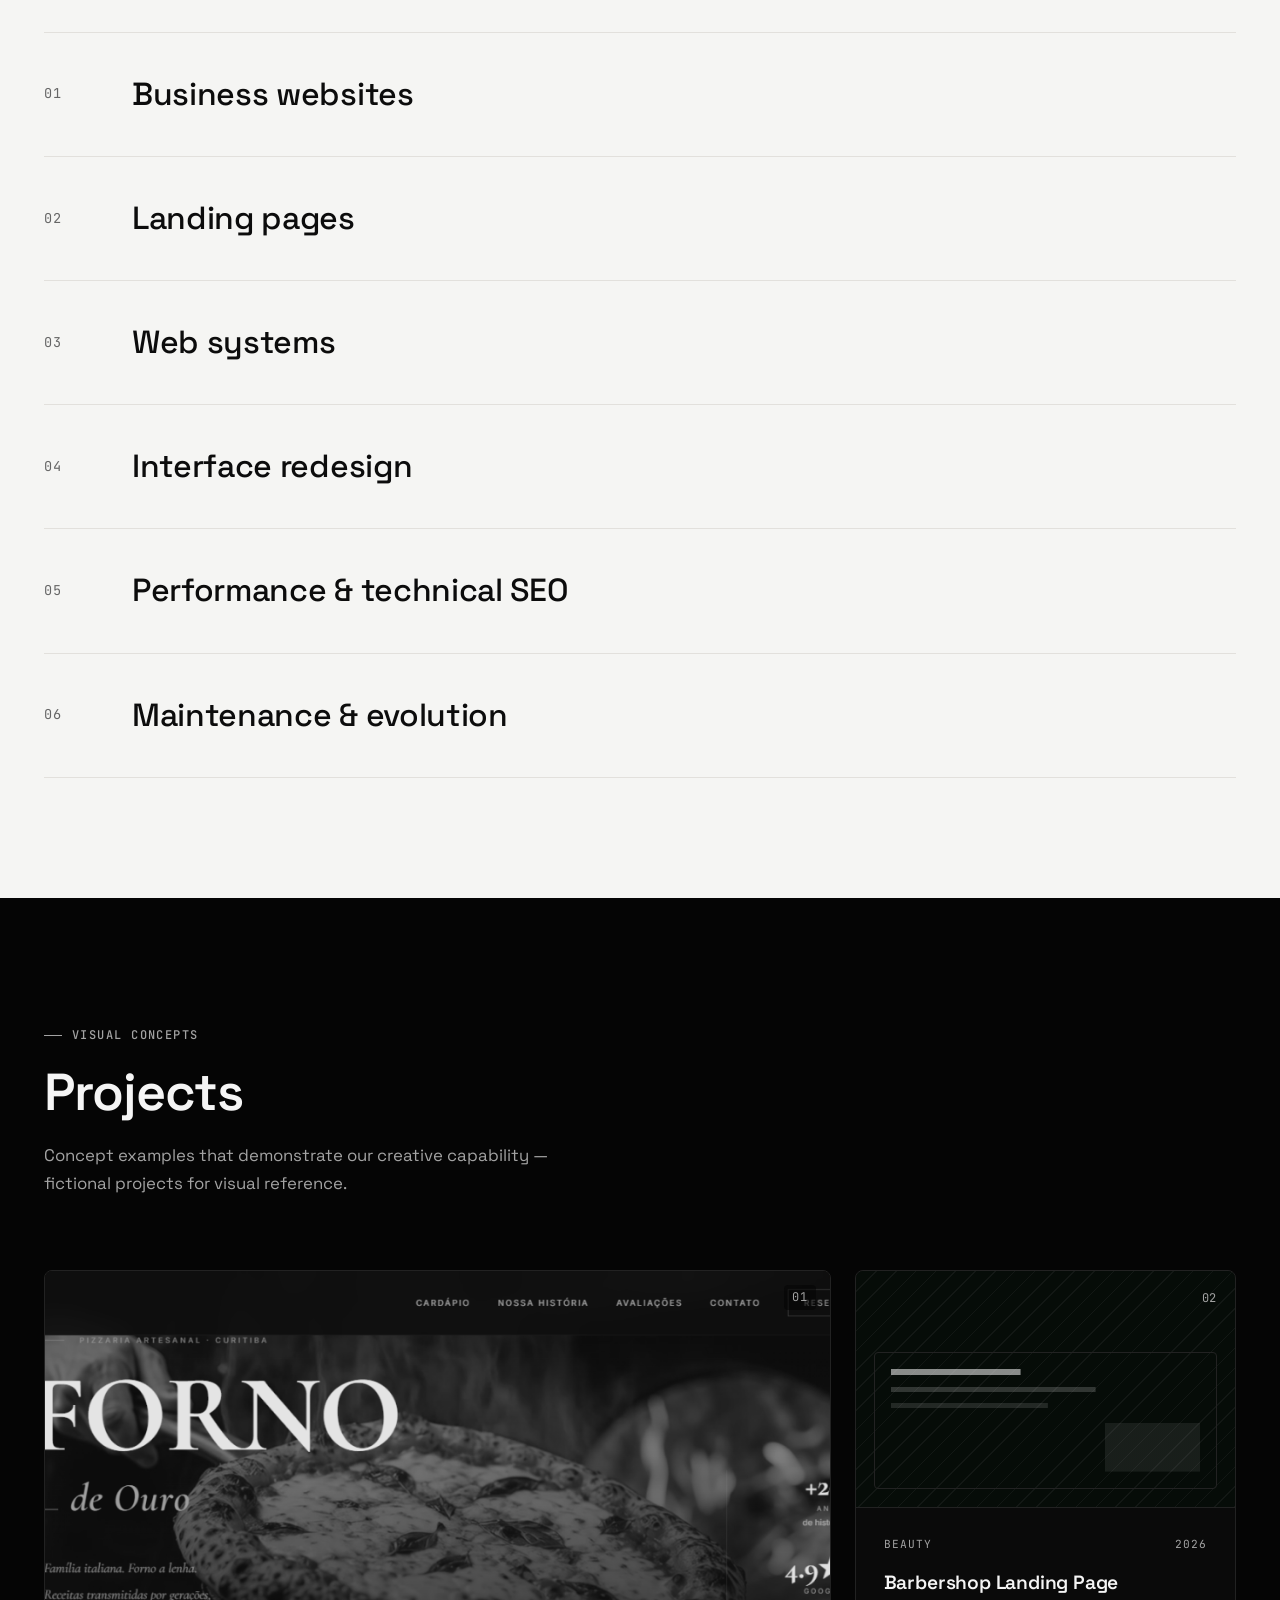
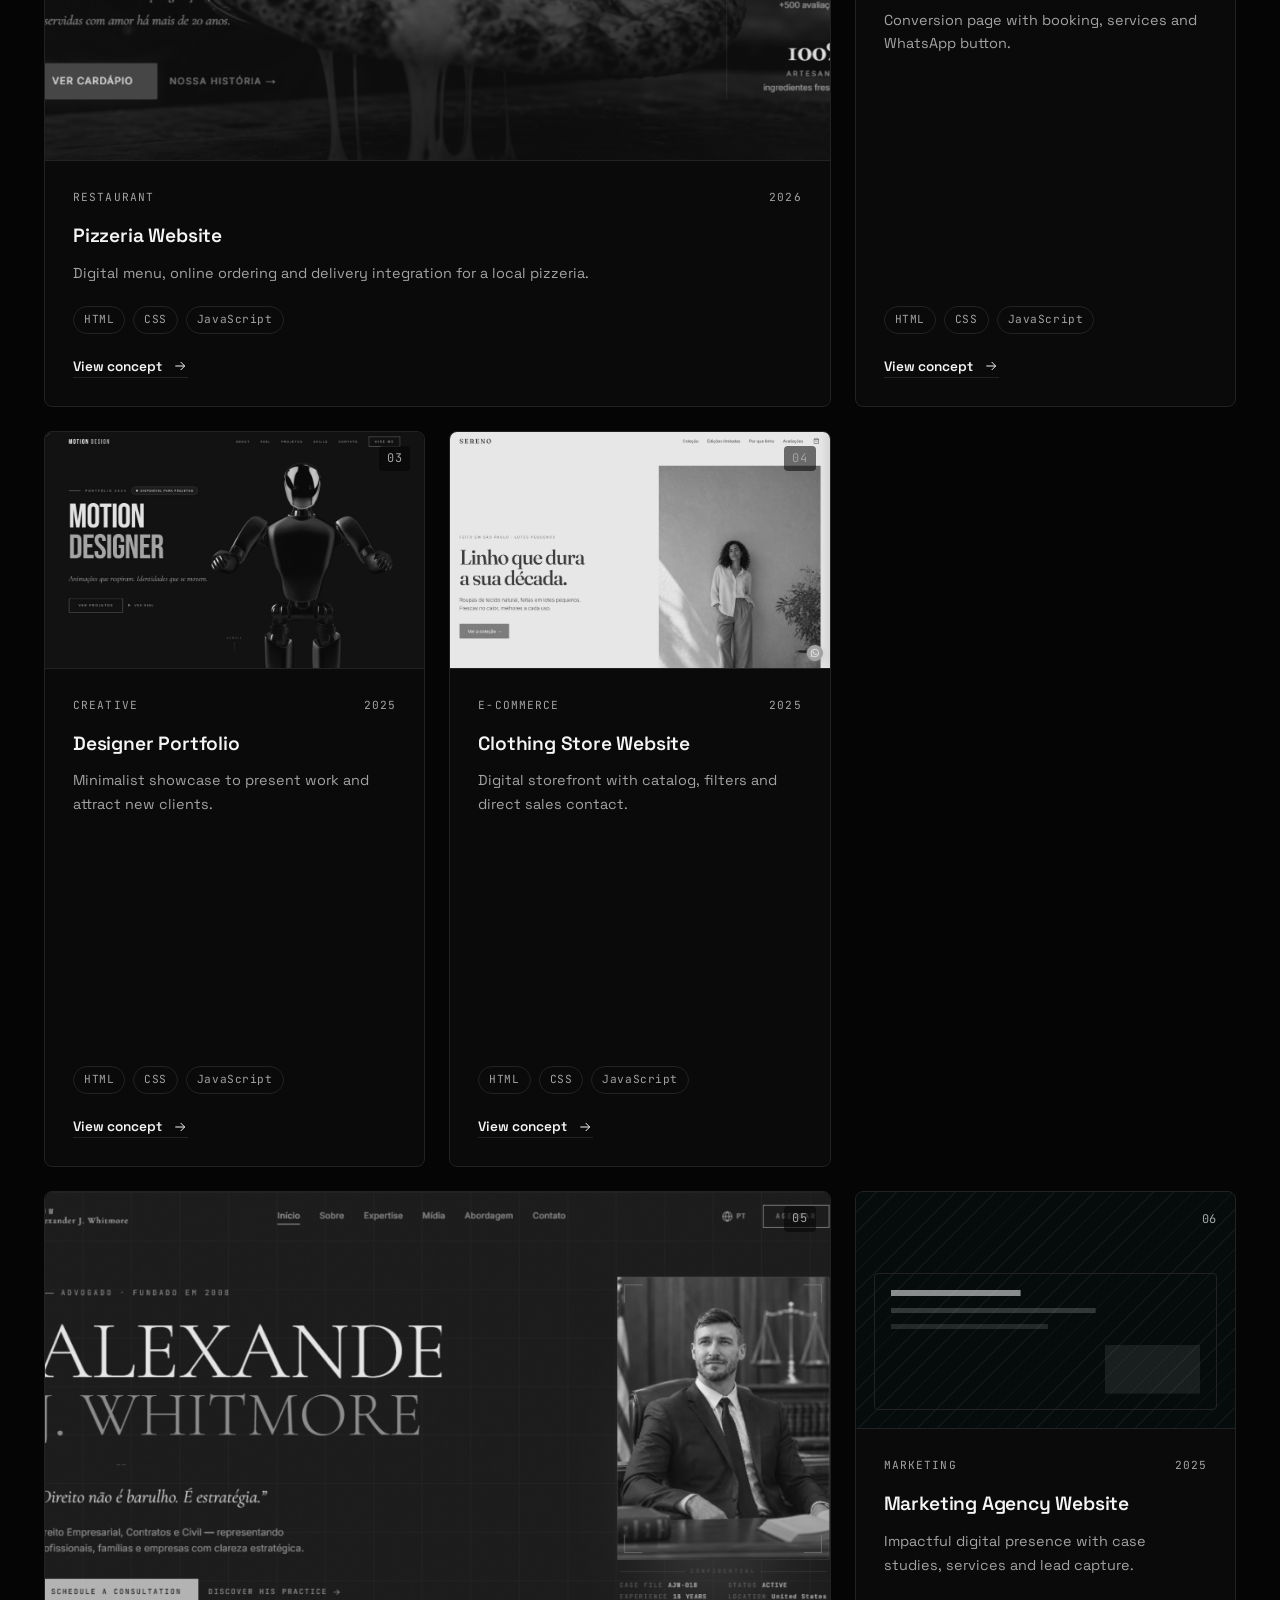
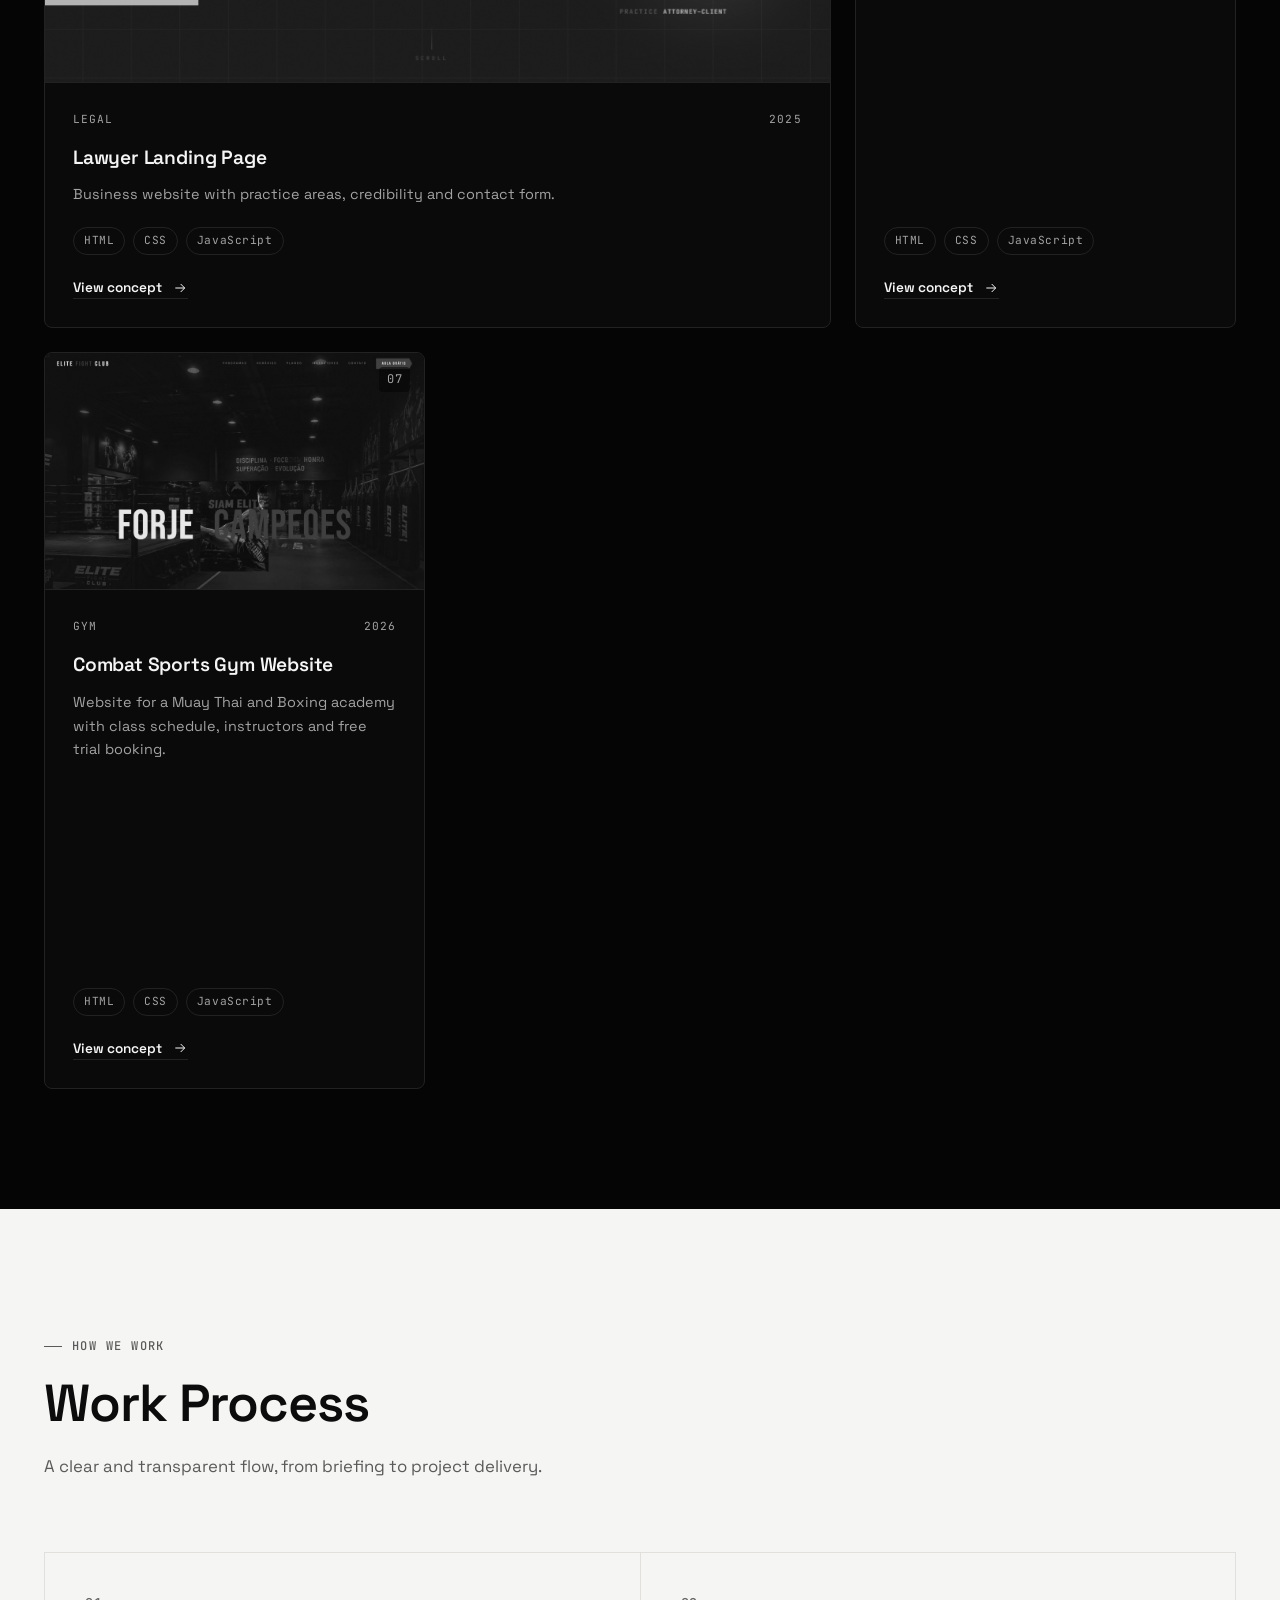
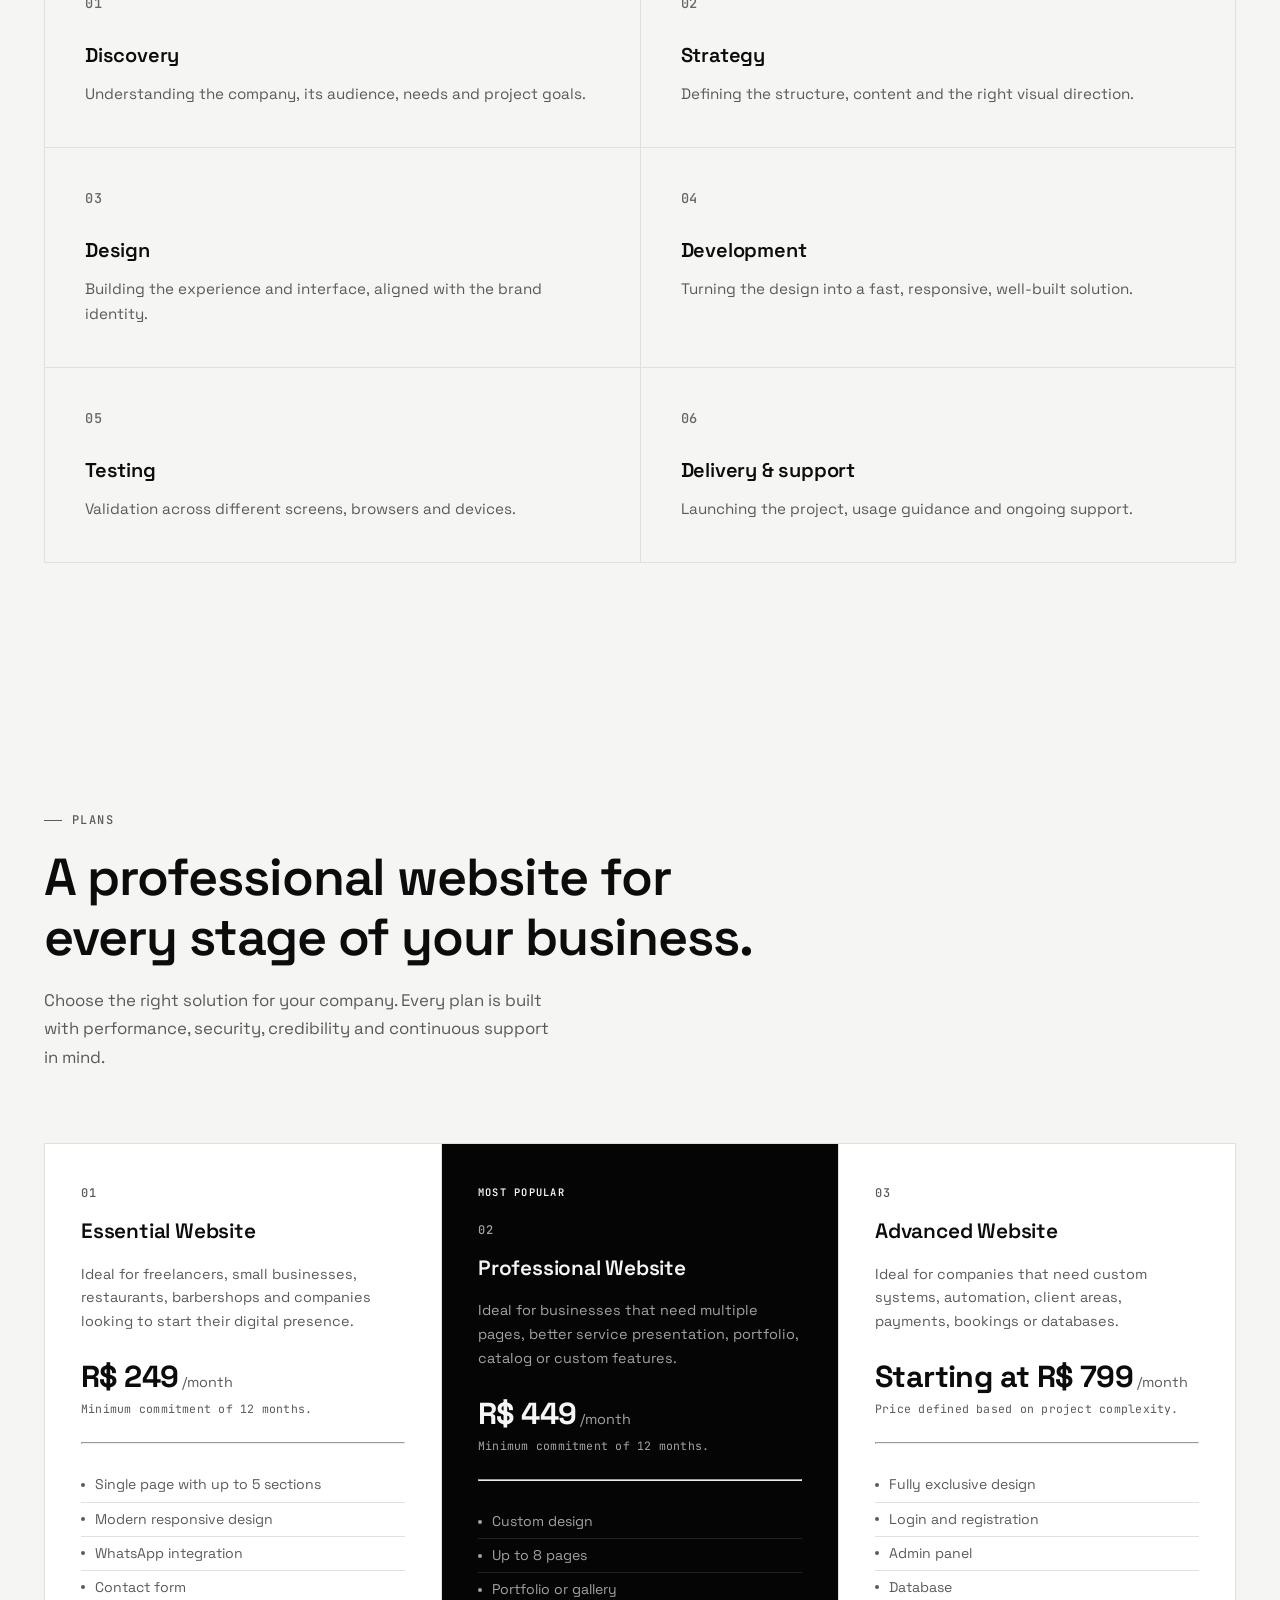
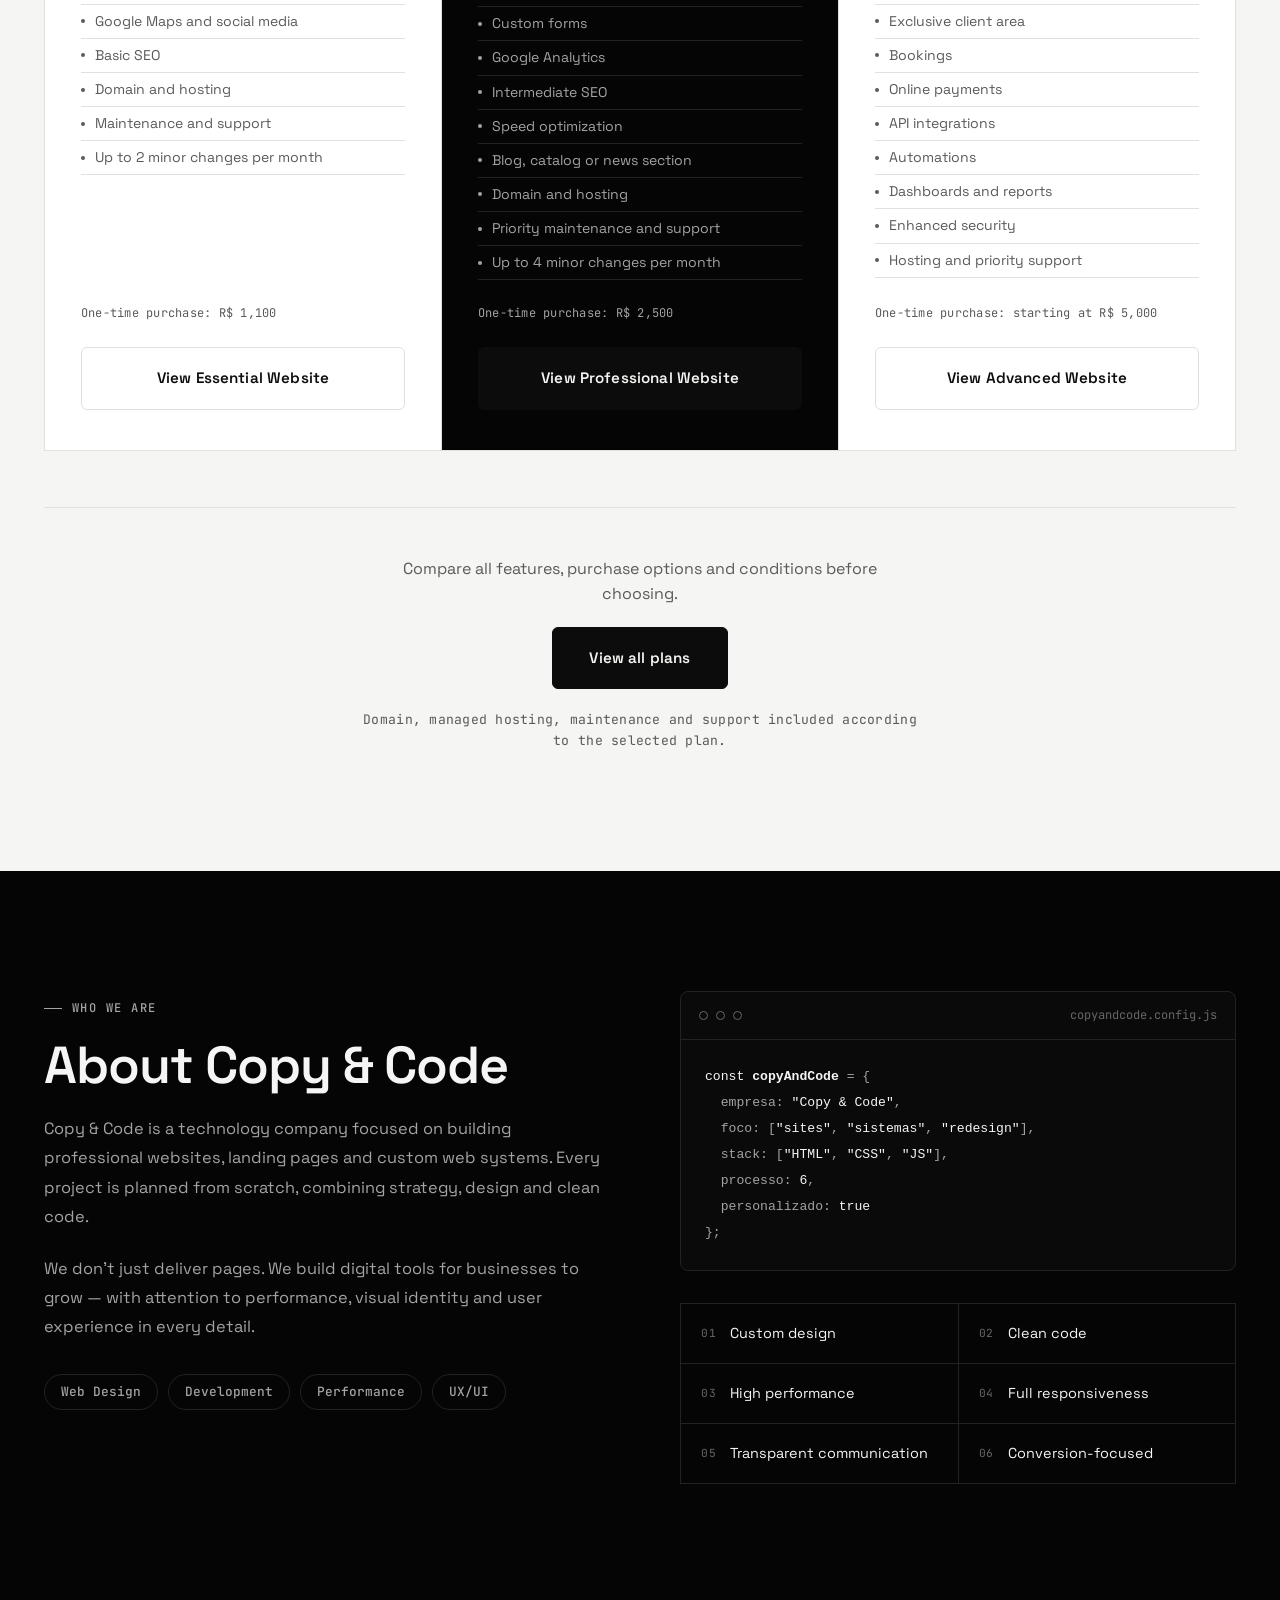
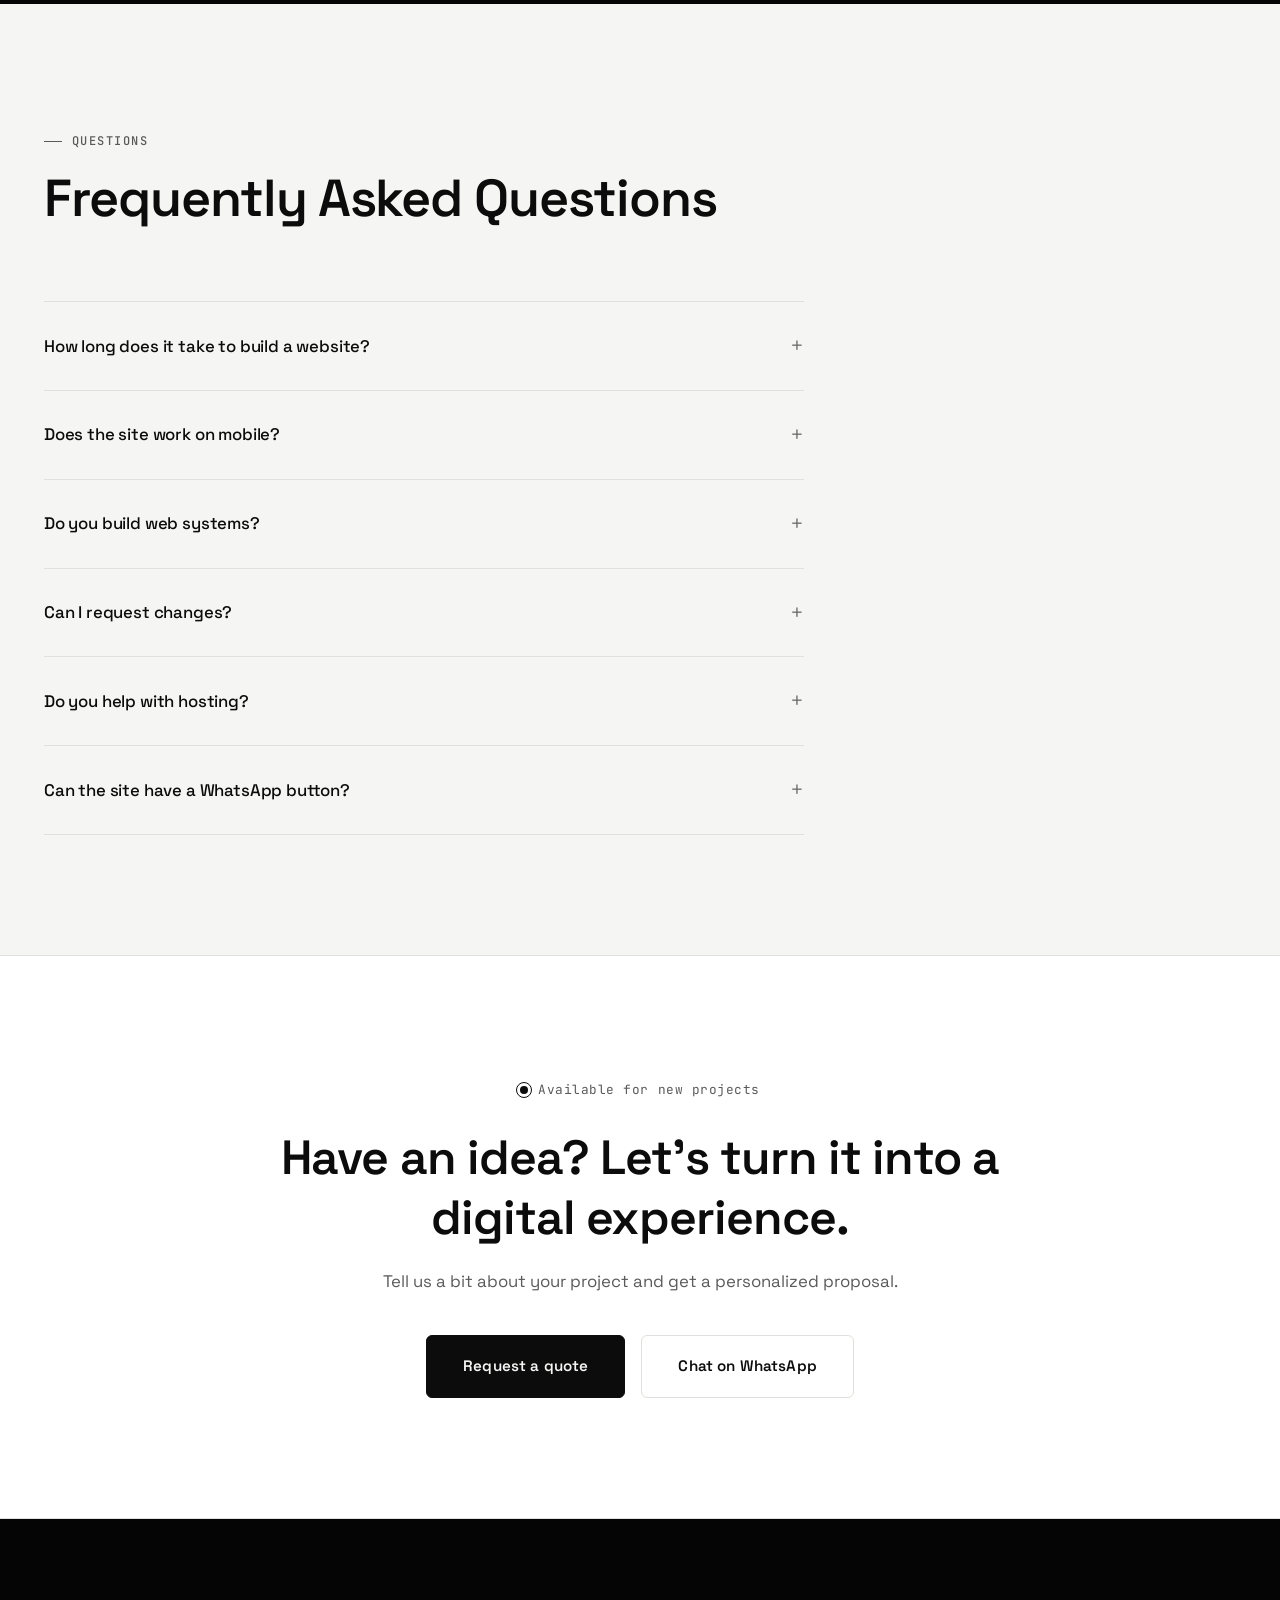
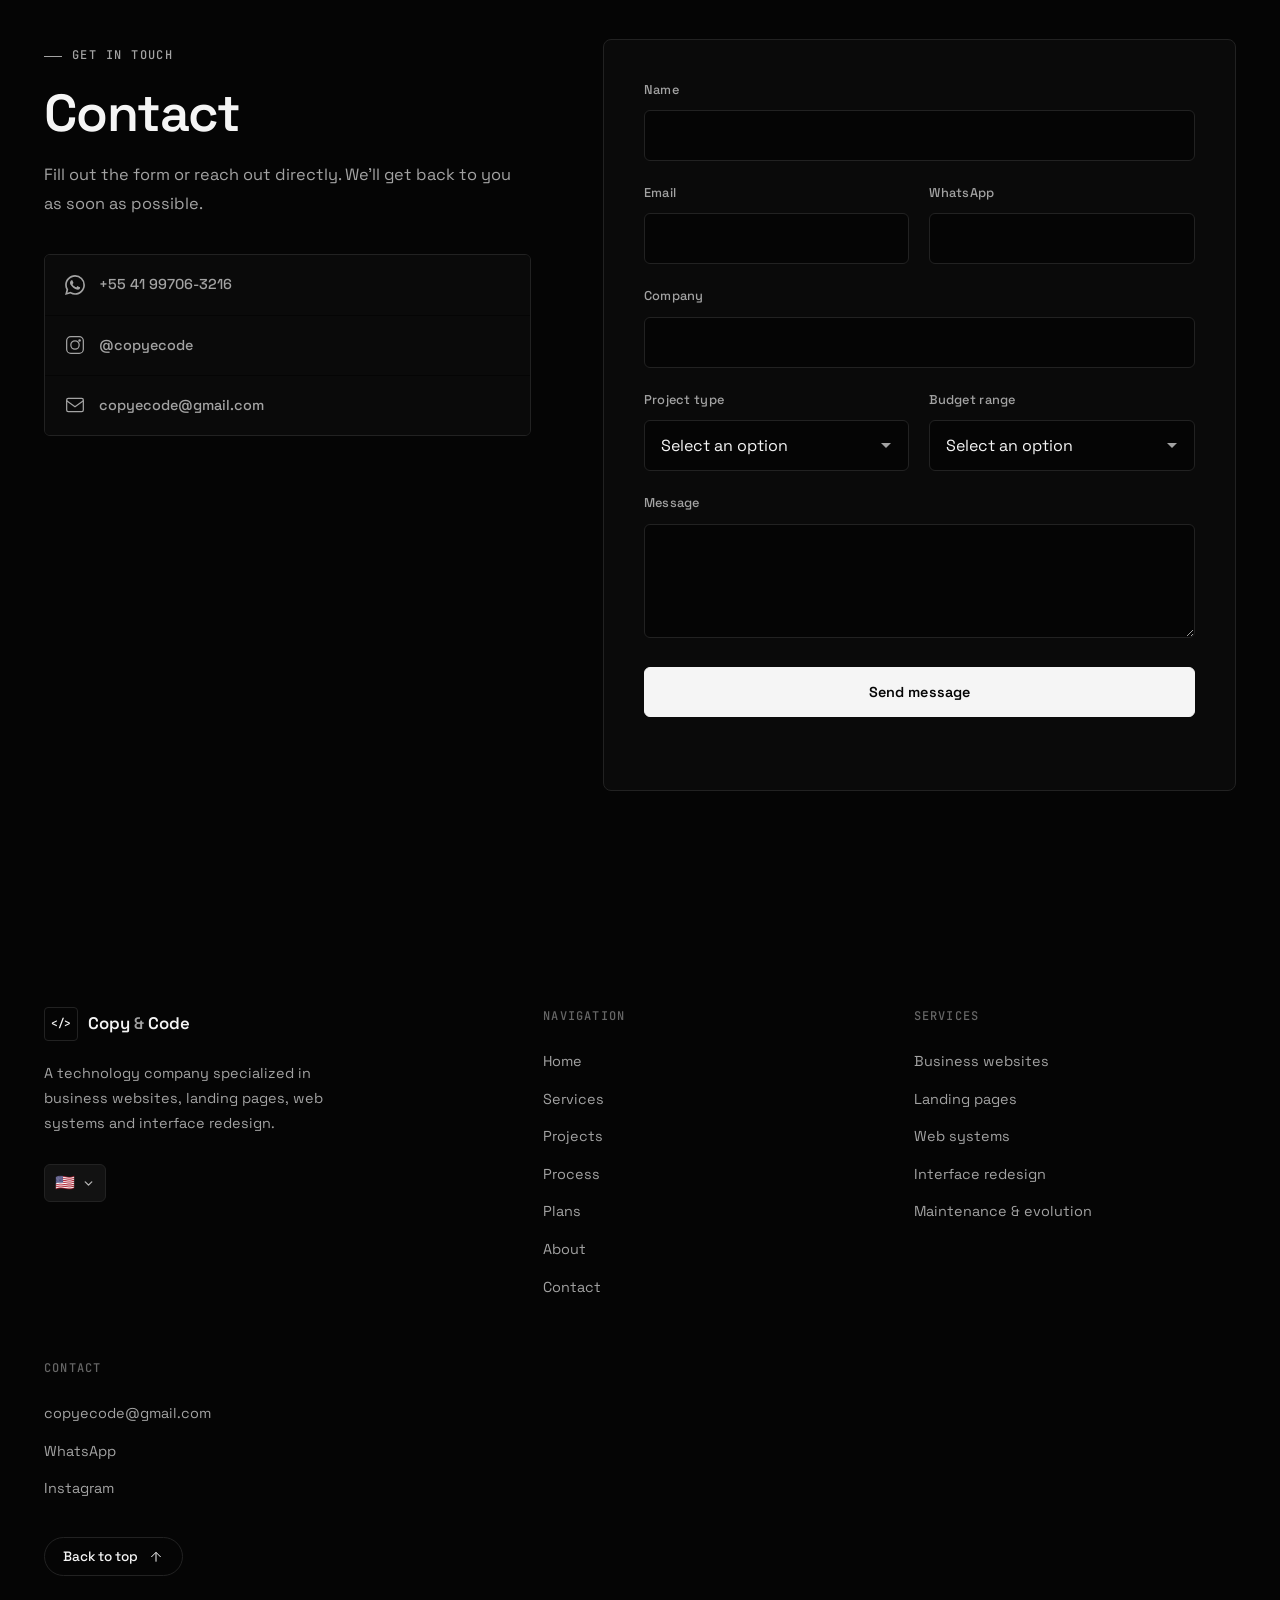
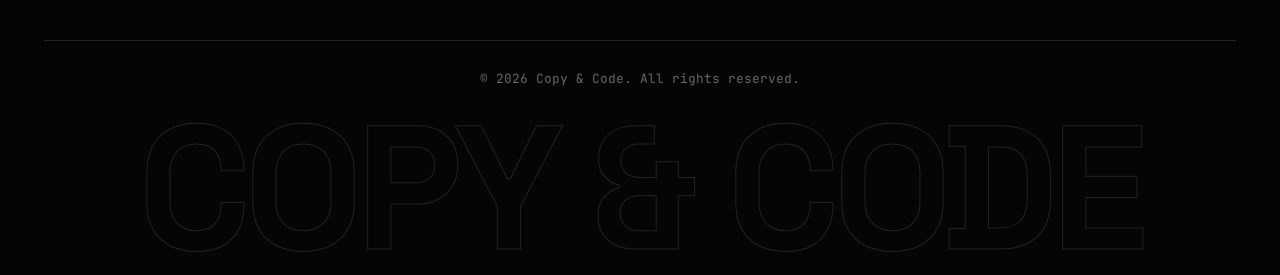
==== commit 2979b9b5: "Fix broken portfolio card images: add real screenshots for designer/loja/fightclub, remove dead barb" ====
--- a/index.html
+++ b/index.html
@@ -33,7 +33,7 @@
   <link rel="preconnect" href="https://fonts.gstatic.com" crossorigin>
   <link href="https://fonts.googleapis.com/css2?family=Space+Grotesk:wght@300;400;500;600;700&family=JetBrains+Mono:wght@400;500;600&display=swap" rel="stylesheet" media="print" onload="this.media='all'">
   <noscript><link href="https://fonts.googleapis.com/css2?family=Space+Grotesk:wght@300;400;500;600;700&family=JetBrains+Mono:wght@400;500;600&display=swap" rel="stylesheet"></noscript>
-  <link rel="stylesheet" href="css/styles.css?v=2">
+  <link rel="stylesheet" href="css/styles.css?v=3">
 
   <script type="application/ld+json">
   {
@@ -941,7 +941,7 @@
     </div>
   </div>
 
-  <script src="i18n.js?v=2"></script>
-  <script src="js/main.js?v=2" defer></script>
+  <script src="i18n.js?v=3"></script>
+  <script src="js/main.js?v=3" defer></script>
 </body>
 </html>
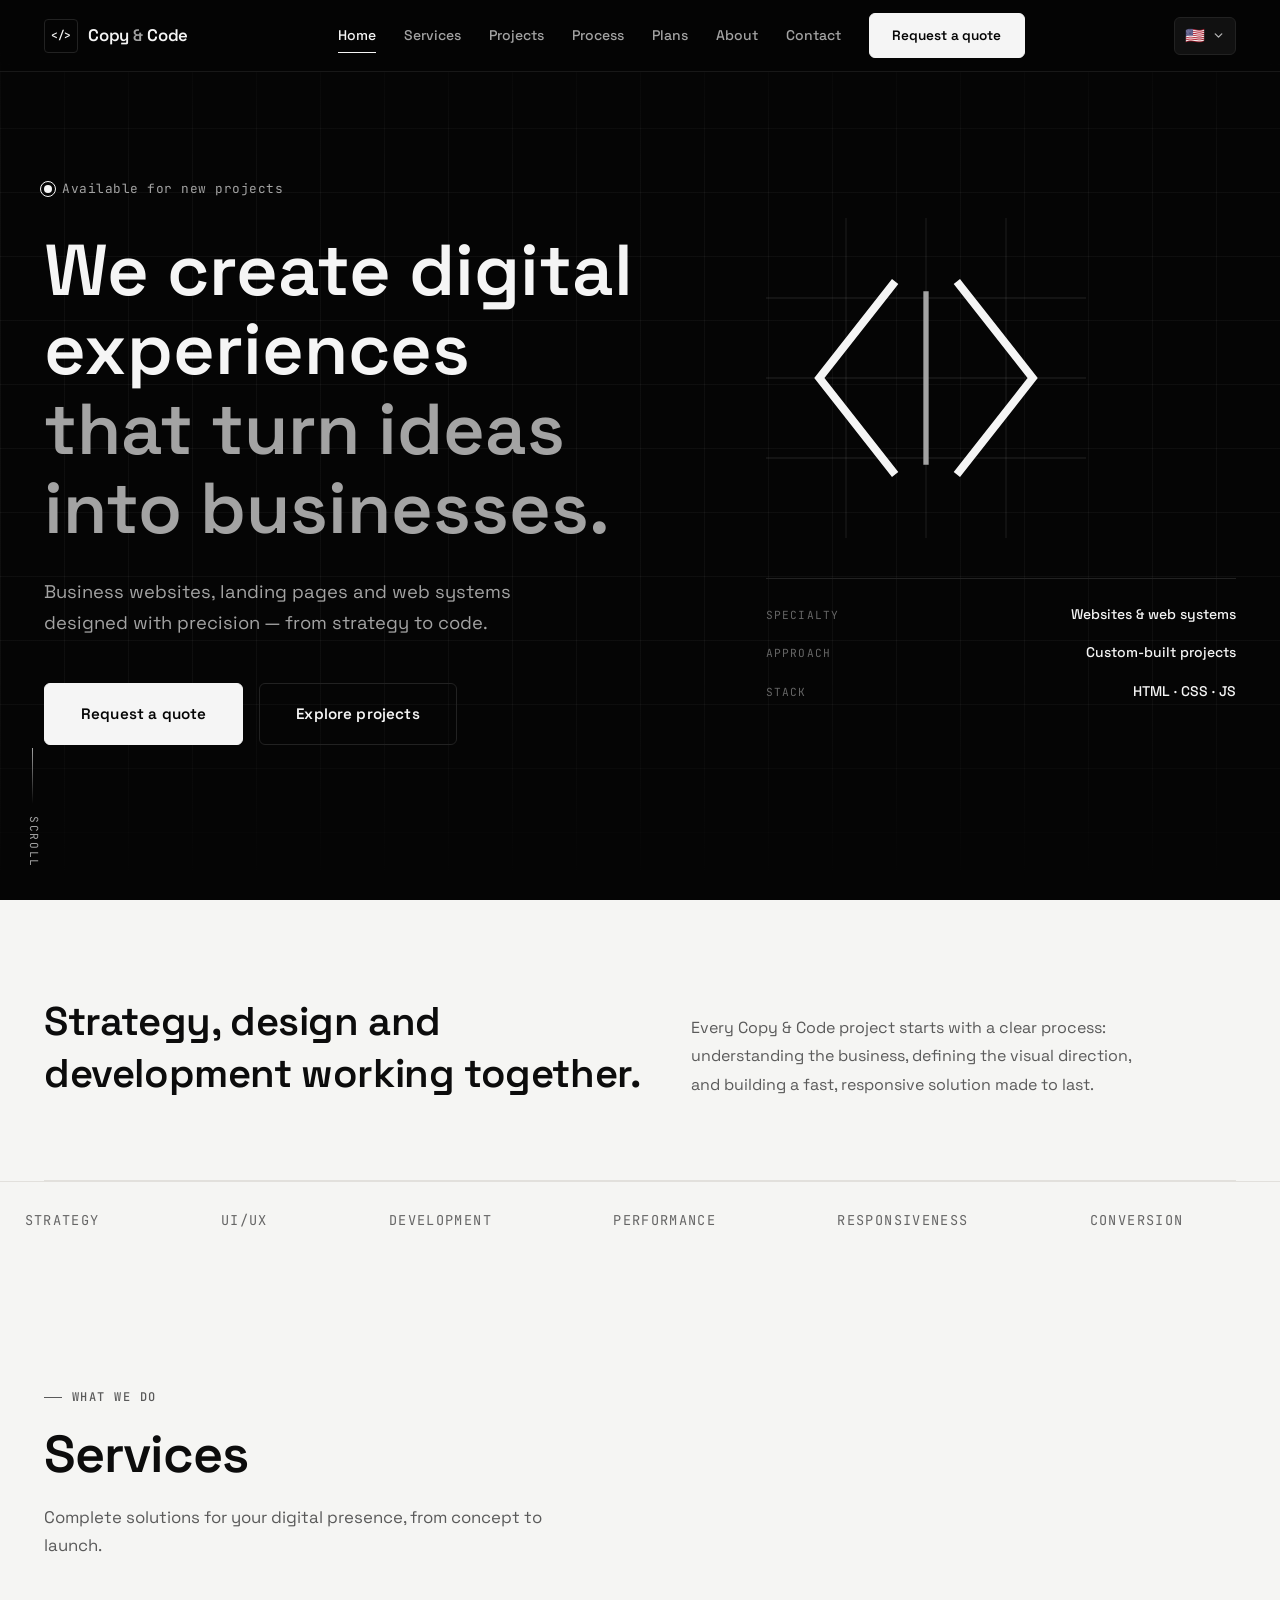
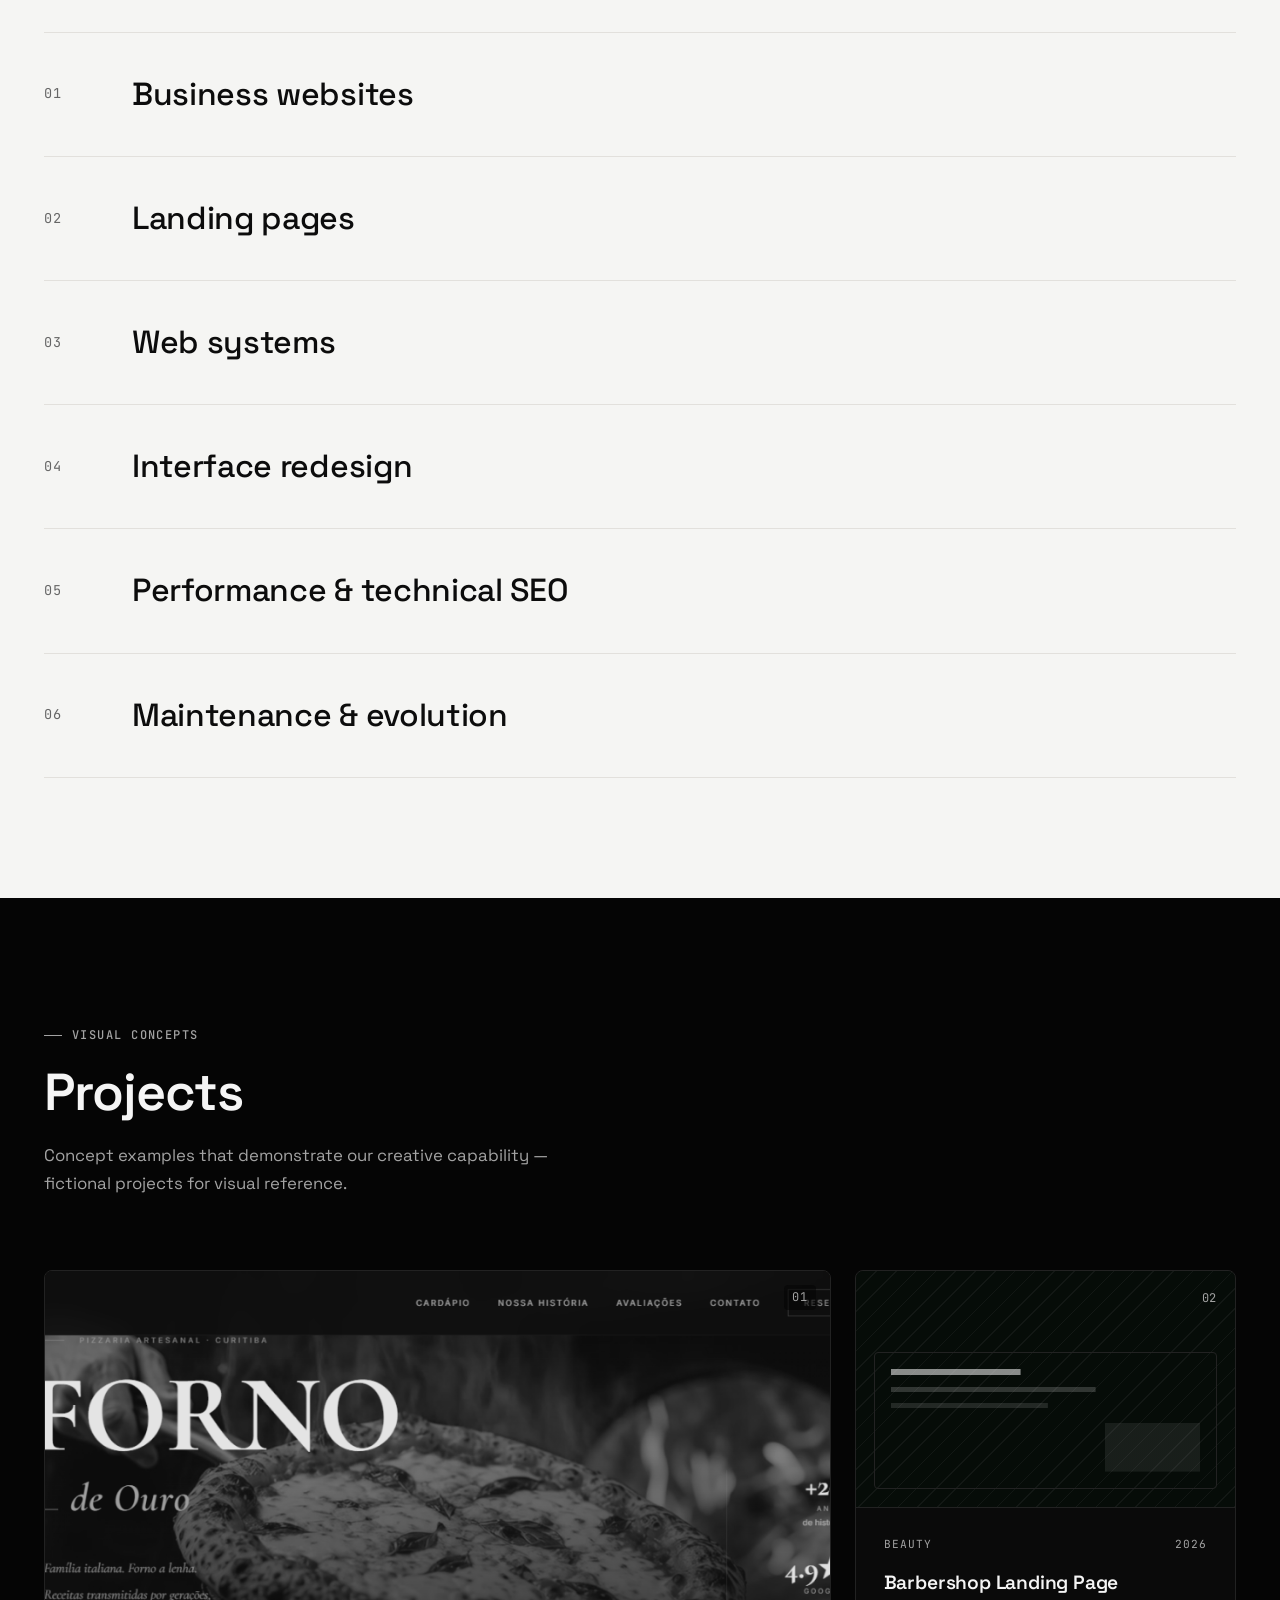
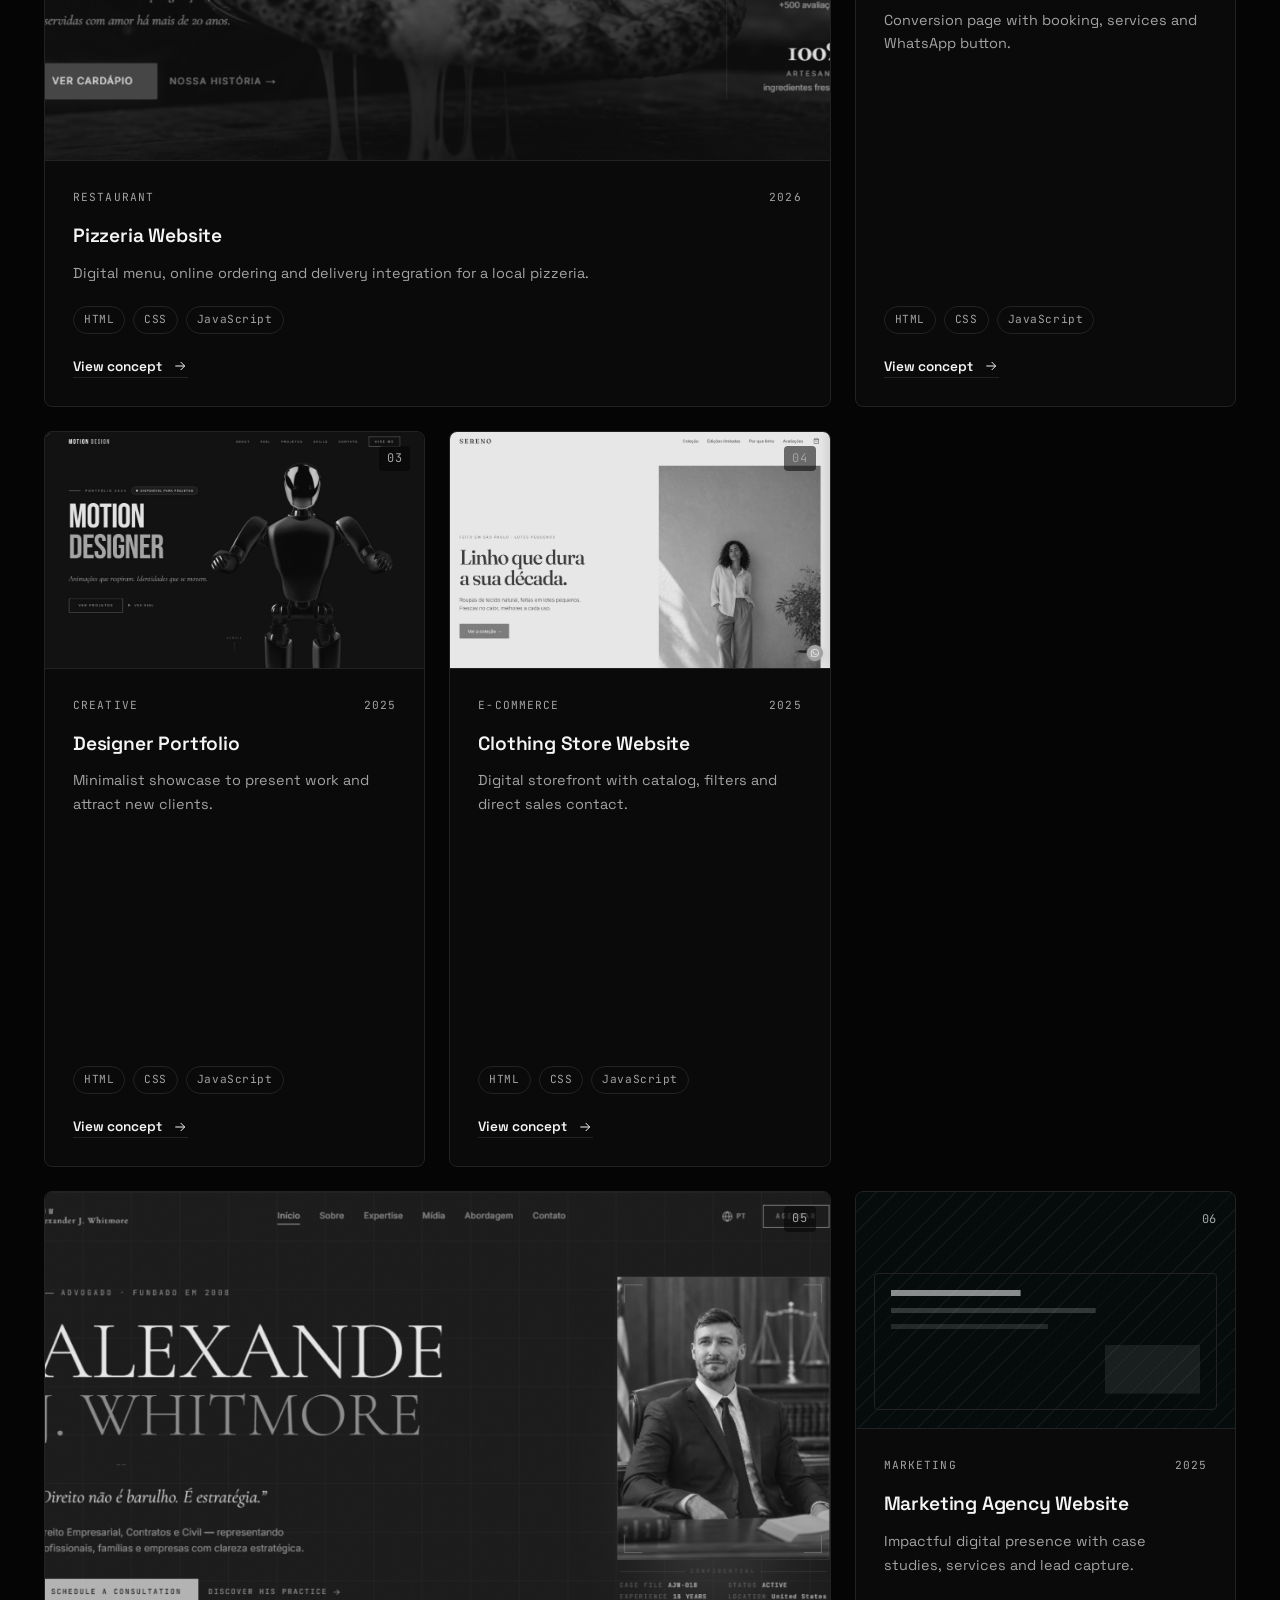
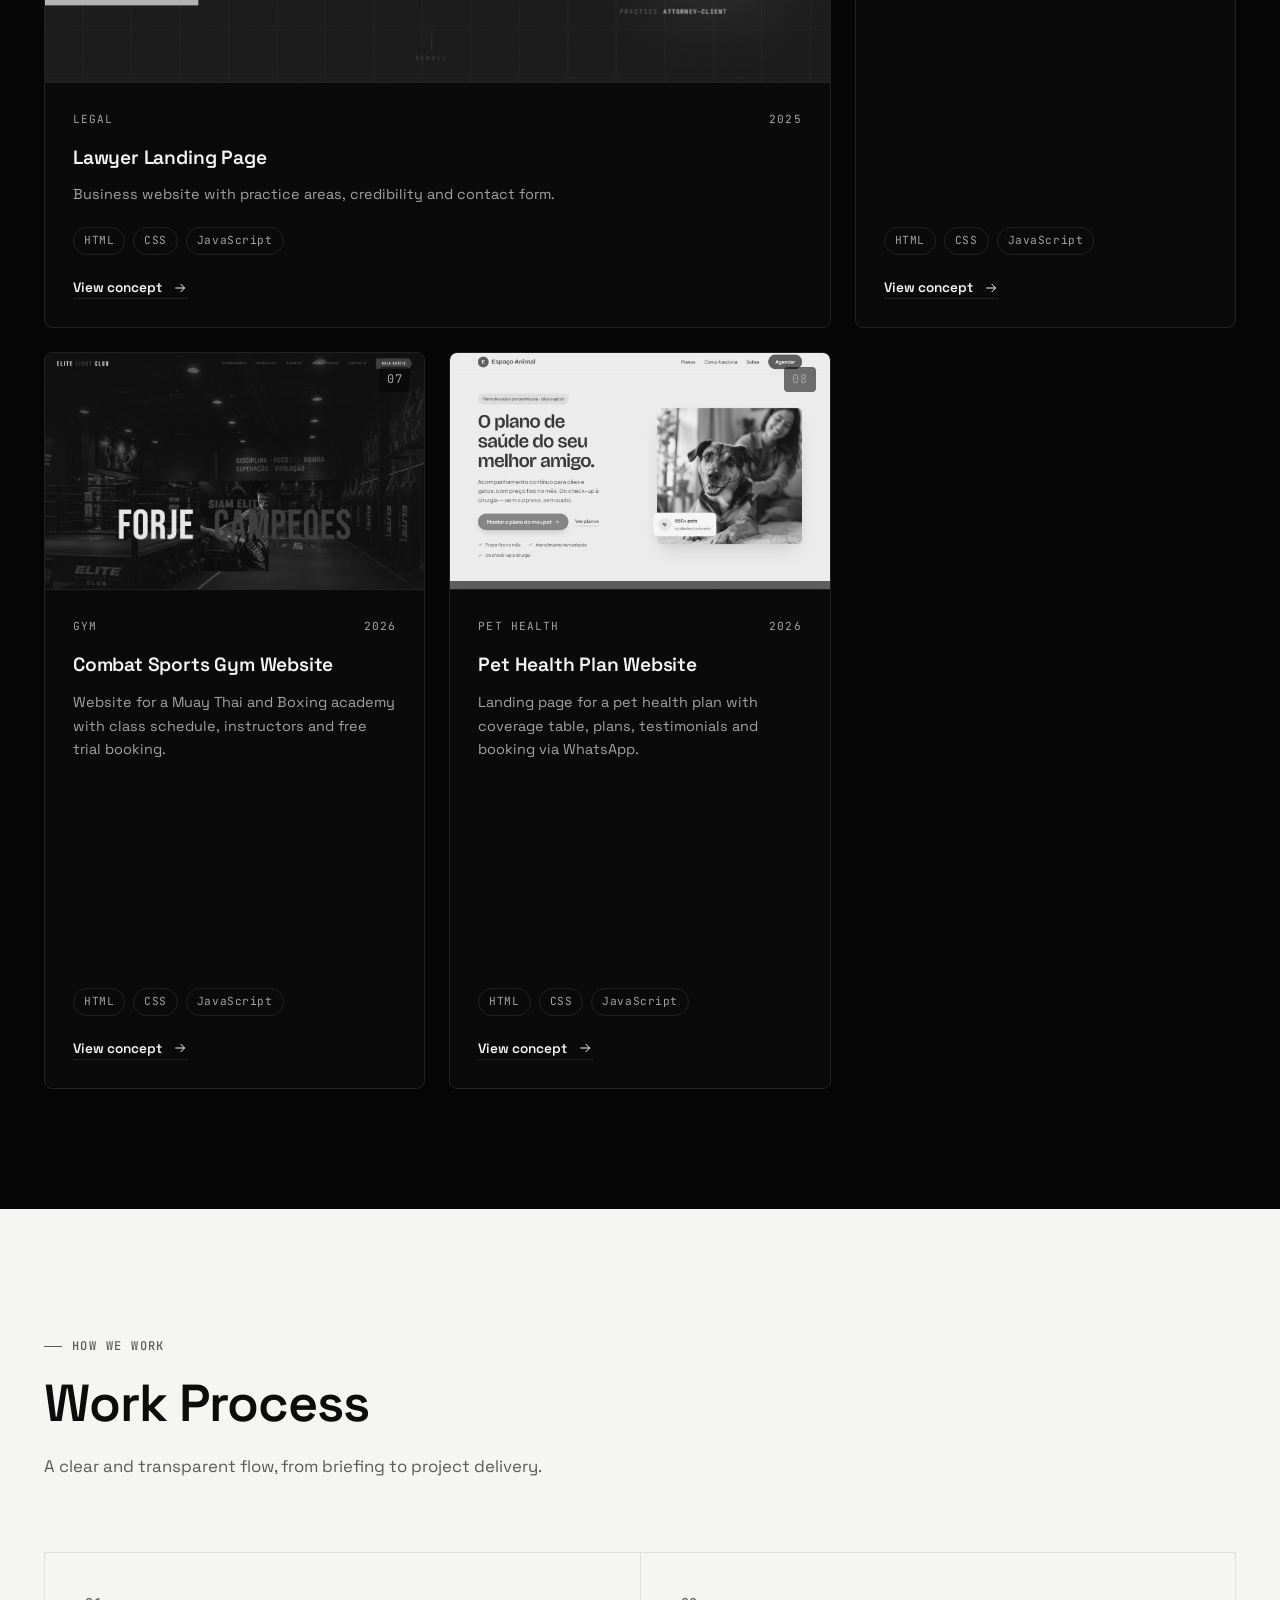
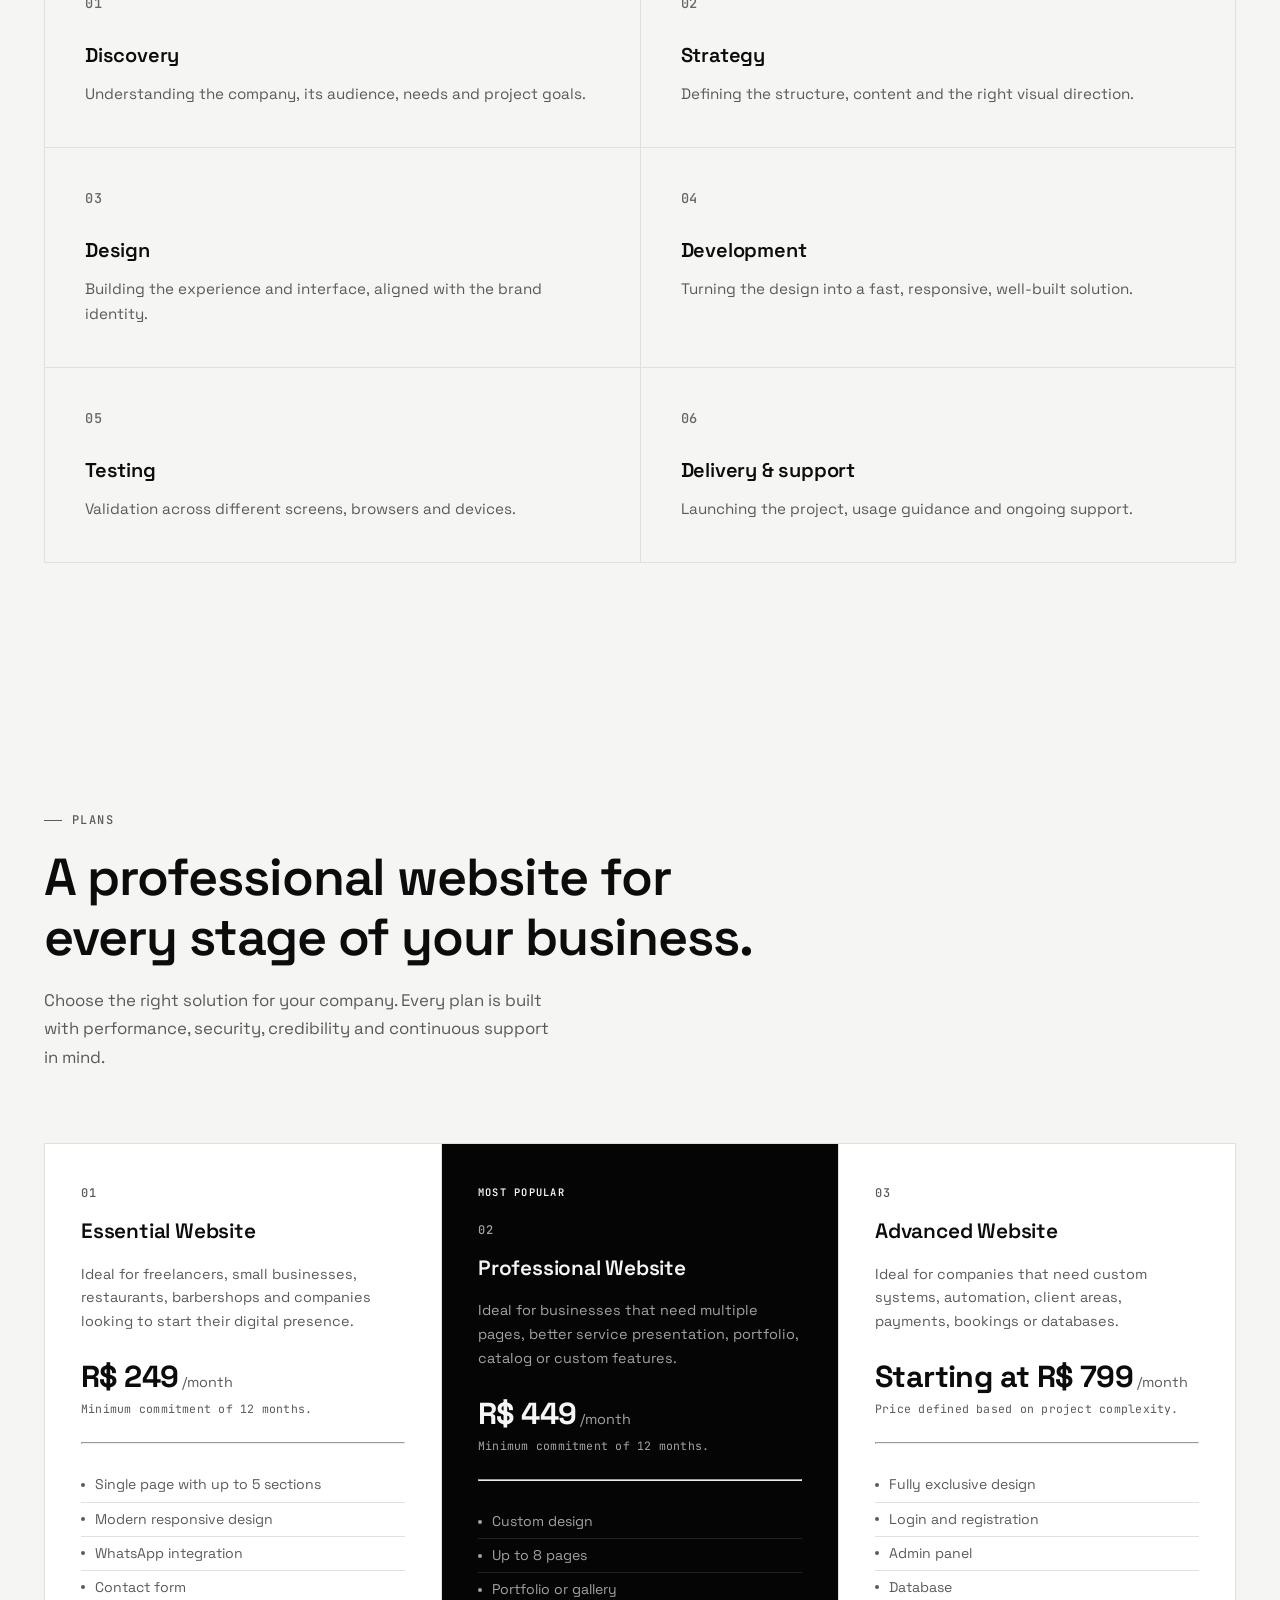
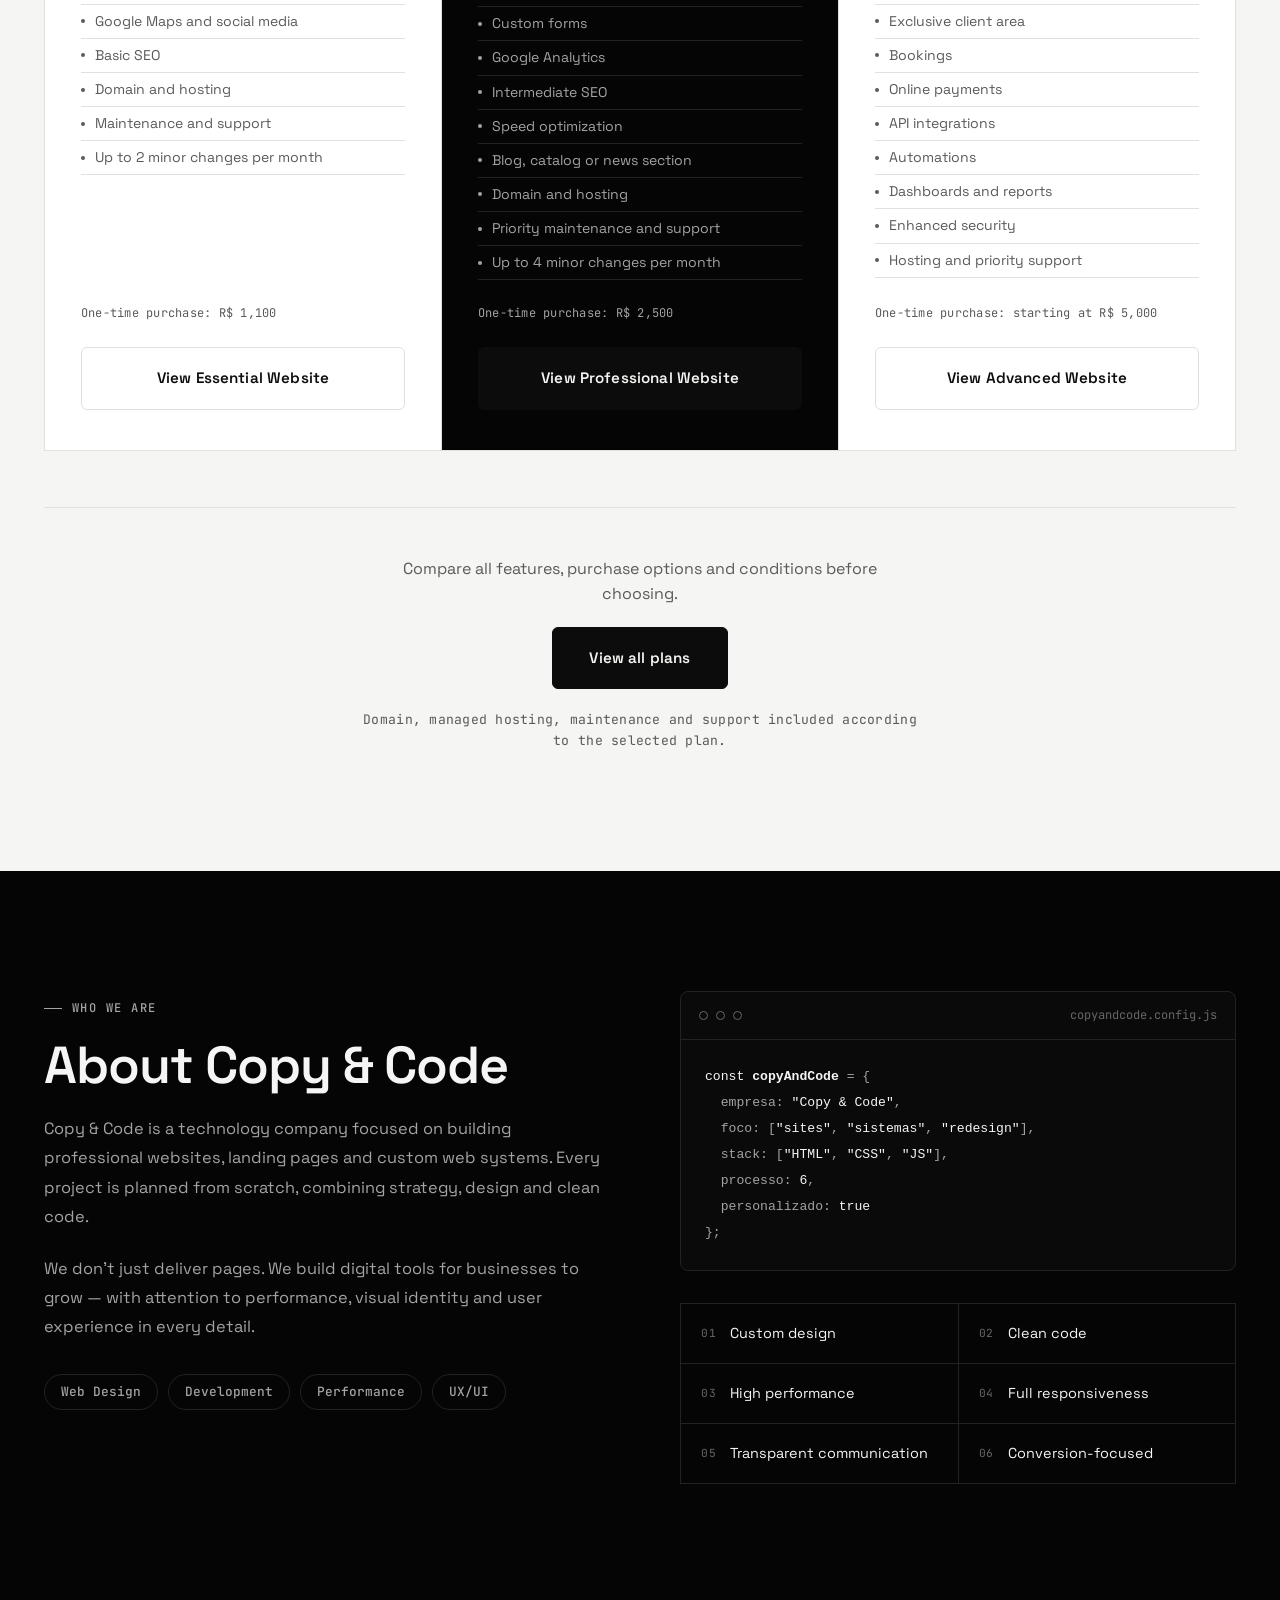
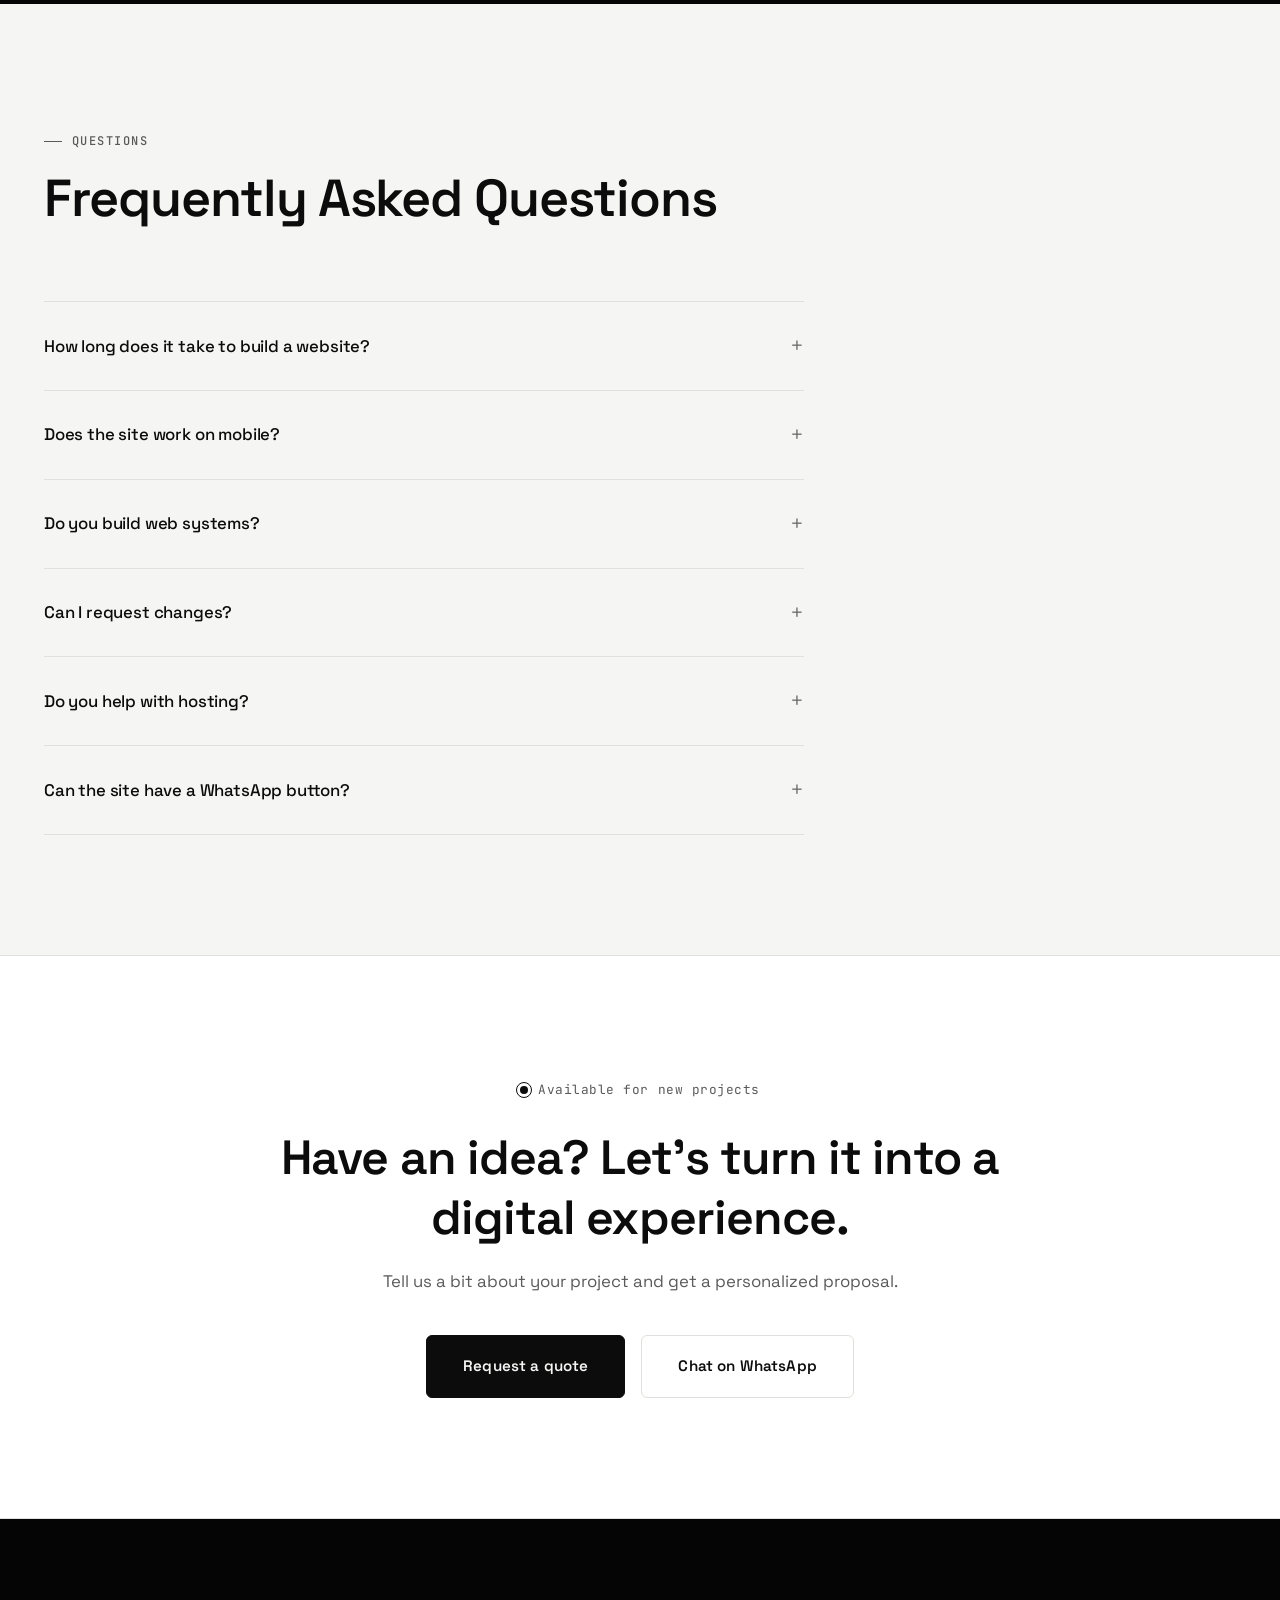
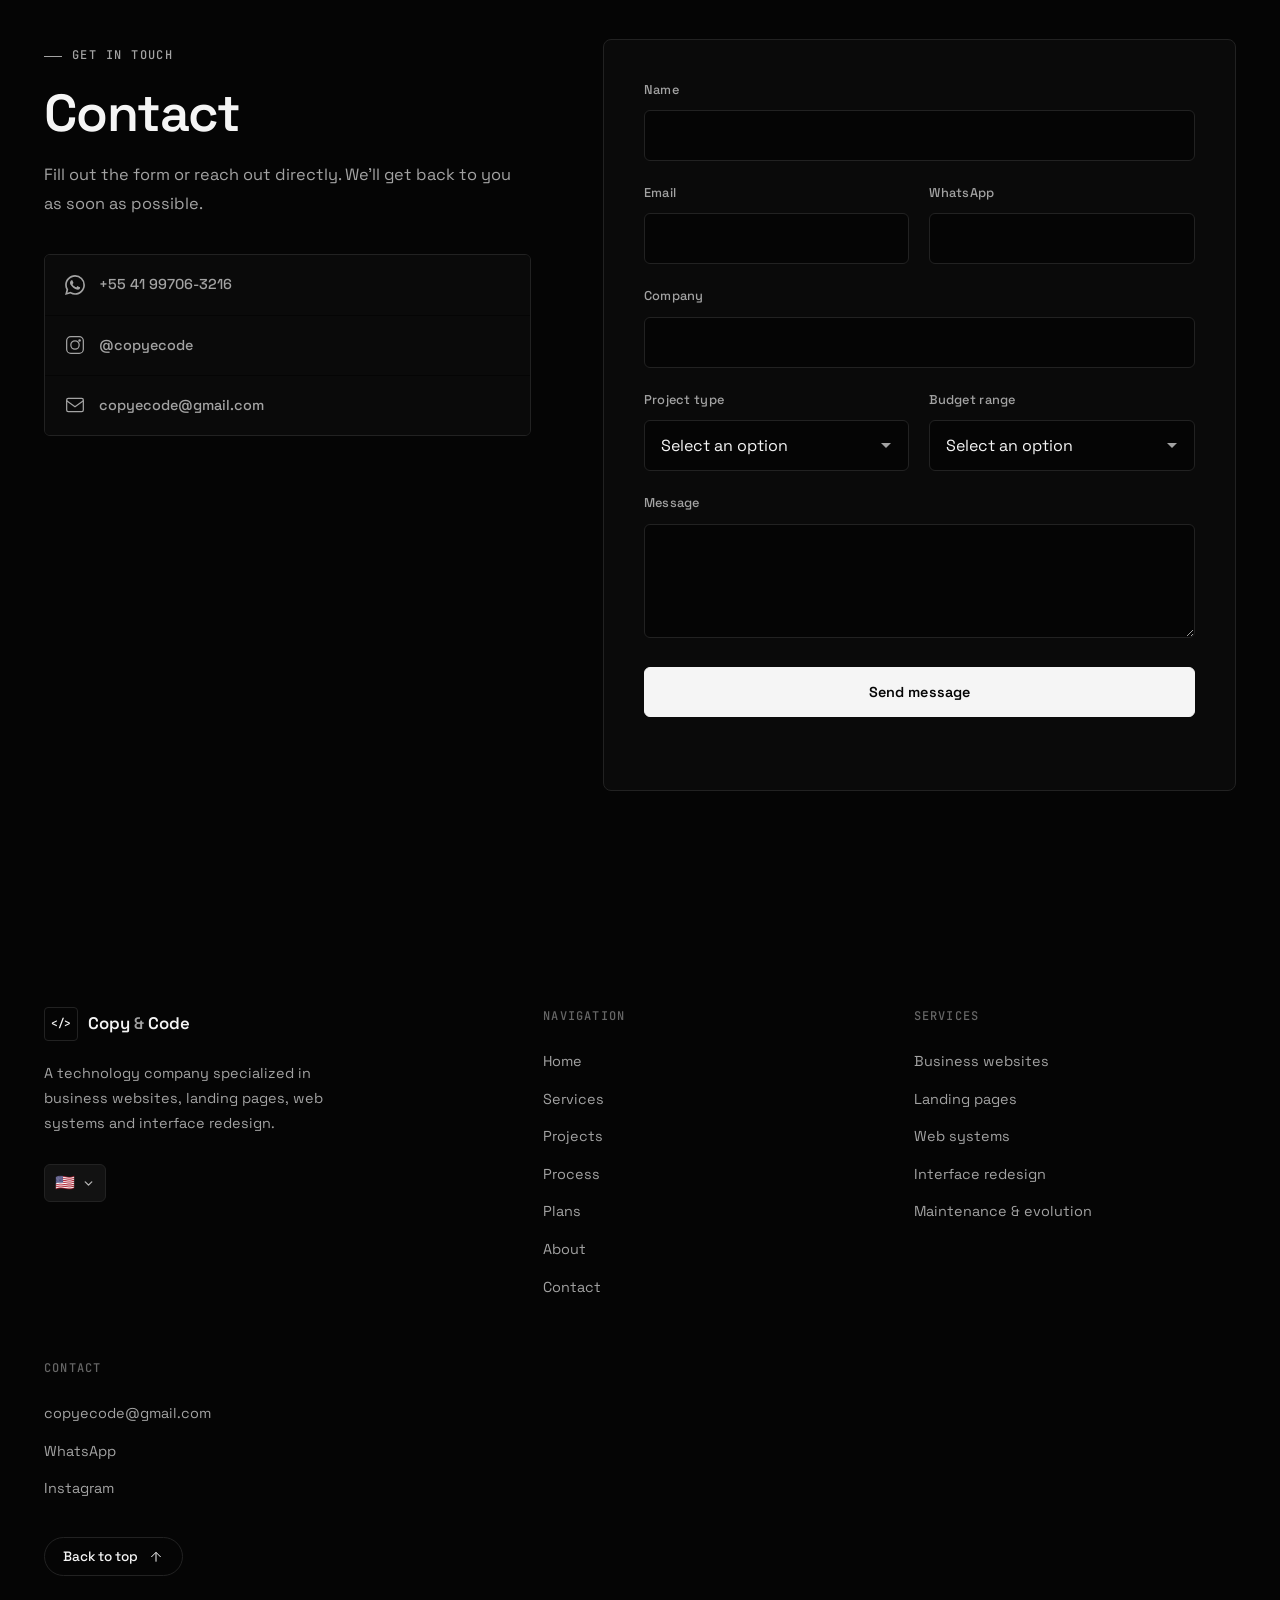
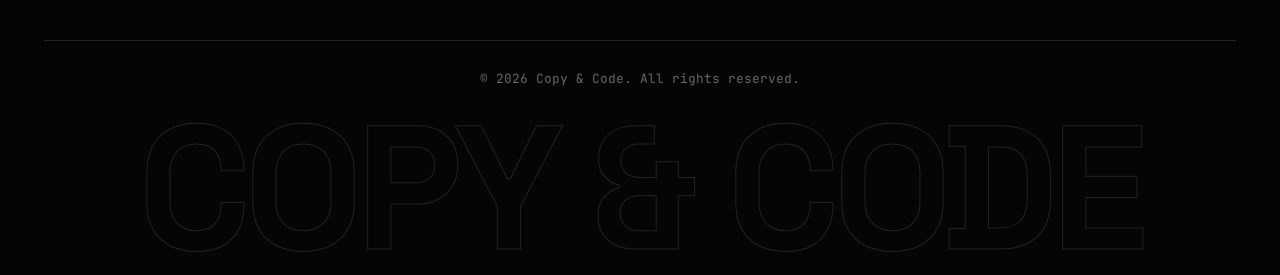
==== commit 544b7789: "Add Espaco Animal project as card 08 in portfolio New portfolio card (08) for pet health plan websit" ====
--- a/index.html
+++ b/index.html
@@ -33,7 +33,7 @@
   <link rel="preconnect" href="https://fonts.gstatic.com" crossorigin>
   <link href="https://fonts.googleapis.com/css2?family=Space+Grotesk:wght@300;400;500;600;700&family=JetBrains+Mono:wght@400;500;600&display=swap" rel="stylesheet" media="print" onload="this.media='all'">
   <noscript><link href="https://fonts.googleapis.com/css2?family=Space+Grotesk:wght@300;400;500;600;700&family=JetBrains+Mono:wght@400;500;600&display=swap" rel="stylesheet"></noscript>
-  <link rel="stylesheet" href="css/styles.css?v=3">
+  <link rel="stylesheet" href="css/styles.css?v=4">
 
   <script type="application/ld+json">
   {
@@ -452,6 +452,27 @@
                 <span>HTML</span><span>CSS</span><span>JavaScript</span>
               </div>
               <button class="portfolio-card__btn" type="button" data-project="fightclub">
+                <span data-i18n="projectViewBtn">Ver conceito</span>
+                <svg viewBox="0 0 24 24" fill="none" stroke="currentColor" stroke-width="1.5" aria-hidden="true"><path d="M5 12h14M13 6l6 6-6 6"/></svg>
+              </button>
+            </div>
+          </article>
+
+          <article class="portfolio-card reveal">
+            <div class="portfolio-card__preview portfolio-card__preview--8">
+              <span class="portfolio-card__index">08</span>
+            </div>
+            <div class="portfolio-card__body">
+              <div class="portfolio-card__meta">
+                <span class="portfolio-card__category" data-i18n="project8Category">Saúde Pet</span>
+                <span class="portfolio-card__year">2026</span>
+              </div>
+              <h3 class="portfolio-card__title" data-i18n="project8Title">Site para Plano de Saúde Pet</h3>
+              <p class="portfolio-card__text" data-i18n="project8Text">Landing page para plano de saúde pet com tabela de coberturas, planos, depoimentos e agendamento via WhatsApp.</p>
+              <div class="portfolio-card__tech">
+                <span>HTML</span><span>CSS</span><span>JavaScript</span>
+              </div>
+              <button class="portfolio-card__btn" type="button" data-project="espacoanimal">
                 <span data-i18n="projectViewBtn">Ver conceito</span>
                 <svg viewBox="0 0 24 24" fill="none" stroke="currentColor" stroke-width="1.5" aria-hidden="true"><path d="M5 12h14M13 6l6 6-6 6"/></svg>
               </button>
@@ -941,7 +962,7 @@
     </div>
   </div>
 
-  <script src="i18n.js?v=3"></script>
-  <script src="js/main.js?v=3" defer></script>
+  <script src="i18n.js?v=4"></script>
+  <script src="js/main.js?v=4" defer></script>
 </body>
 </html>
--- a/css/styles.css
+++ b/css/styles.css
@@ -1193,6 +1193,7 @@
 .portfolio-card__preview--5 { --card-tint: rgba(12, 6, 4, 0.6); }
 .portfolio-card__preview--6 { --card-tint: rgba(4, 14, 14, 0.6); }
 .portfolio-card__preview--7 { --card-tint: rgba(20, 4, 4, 0.6); }
+.portfolio-card__preview--8 { --card-tint: rgba(4, 18, 8, 0.6); }
 
 .portfolio-card__preview[class*="--"] {
   background:
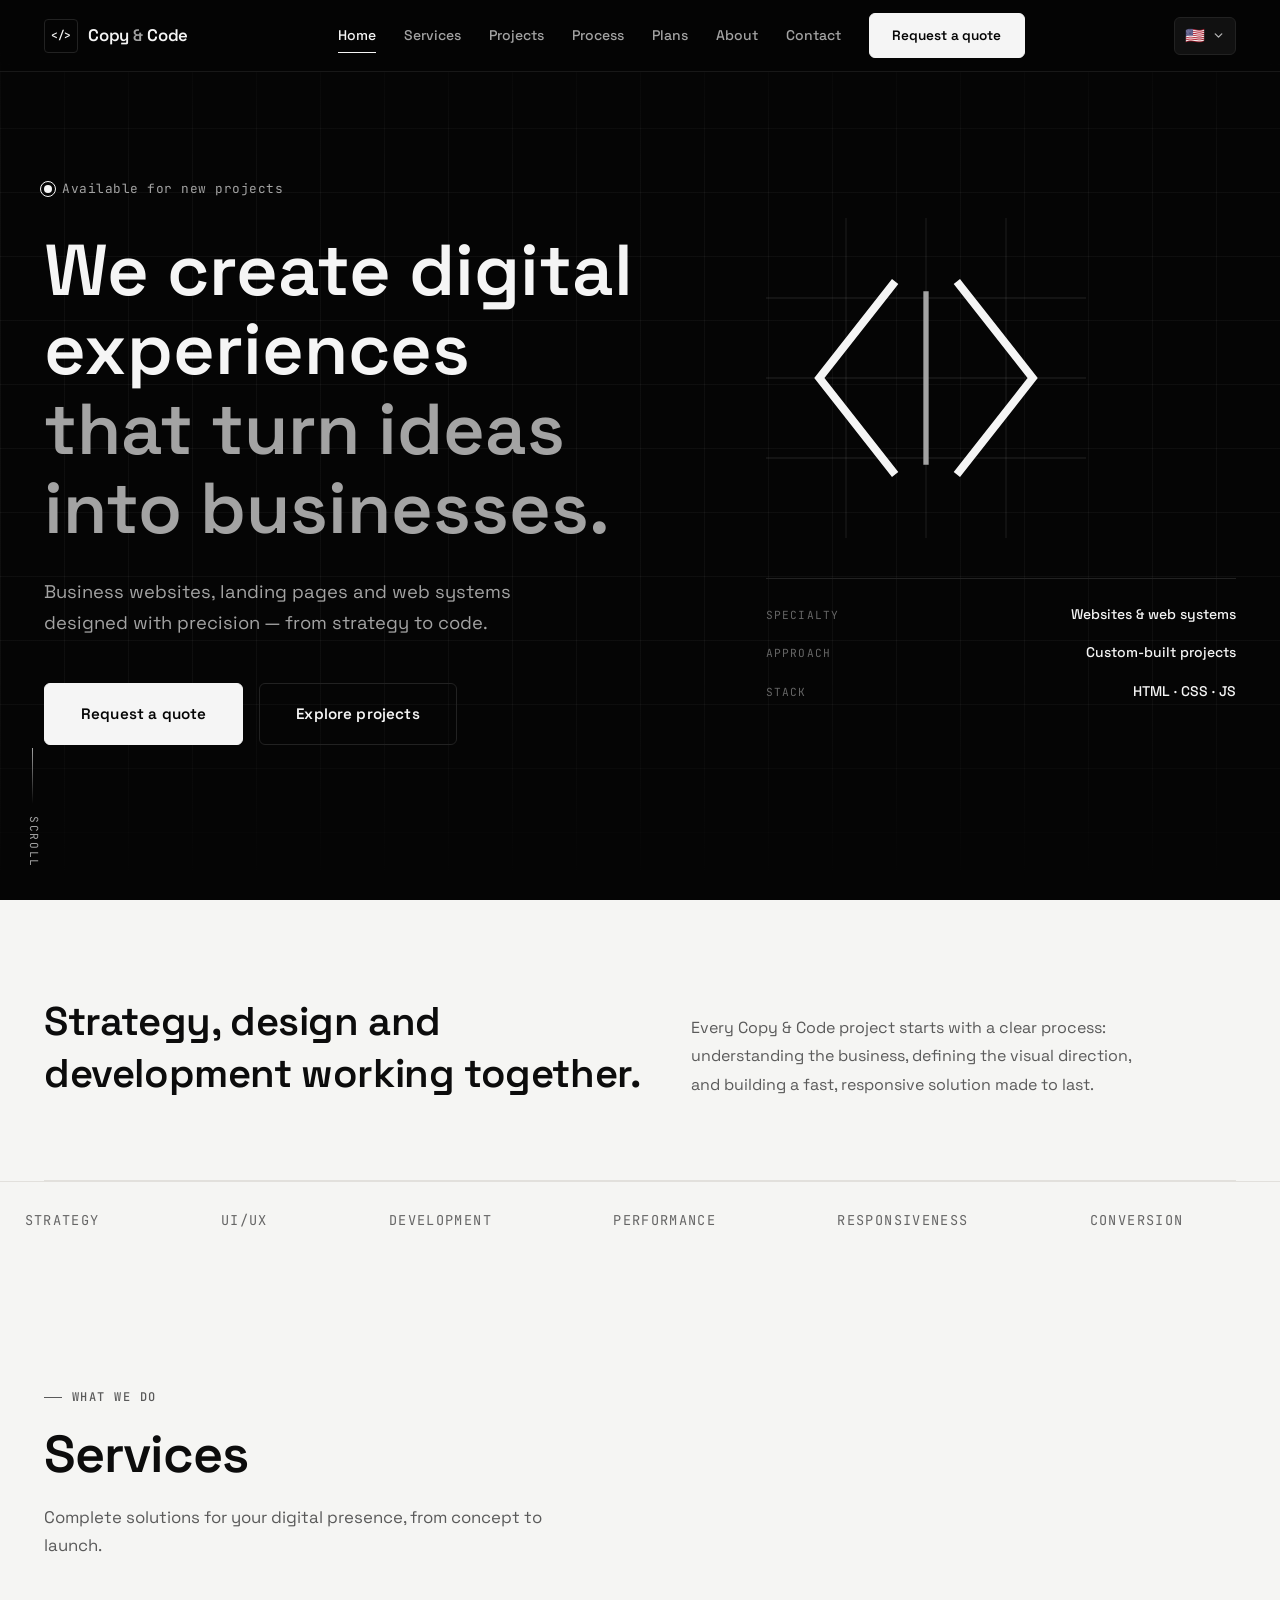
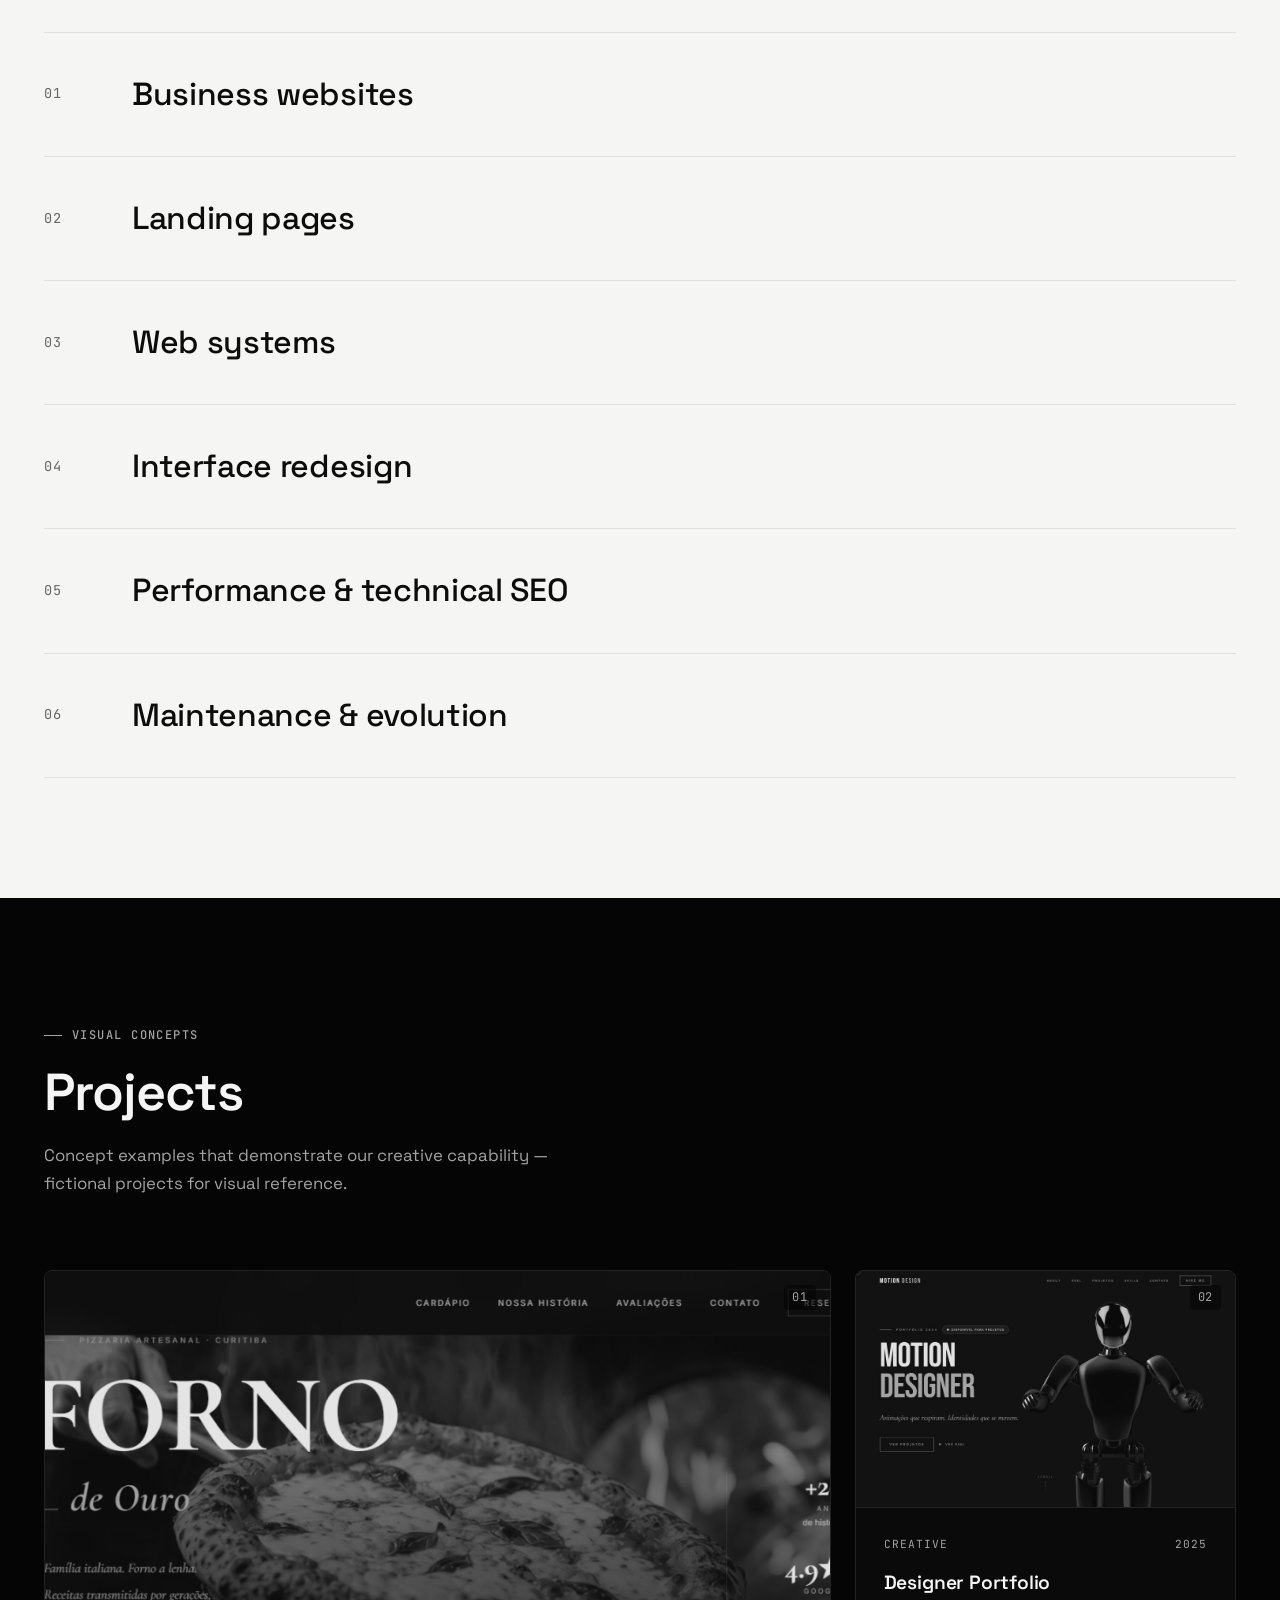
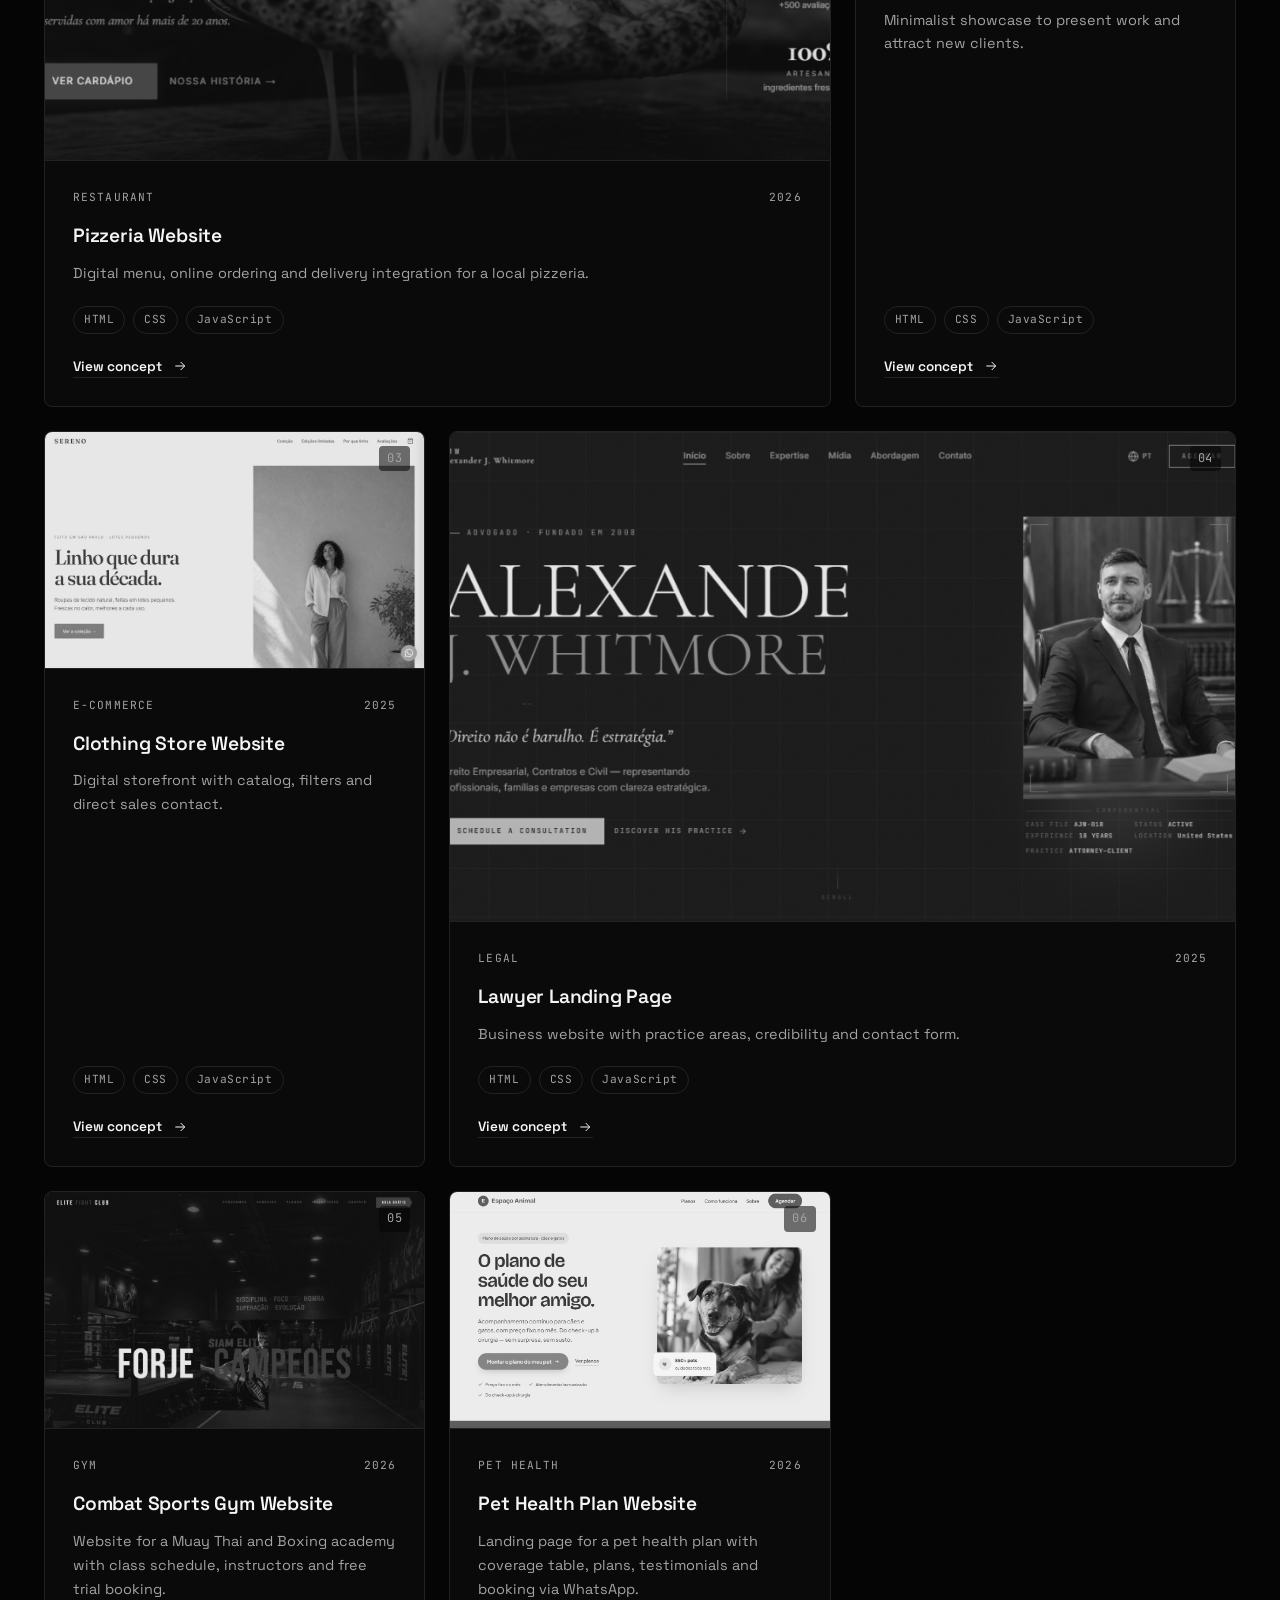
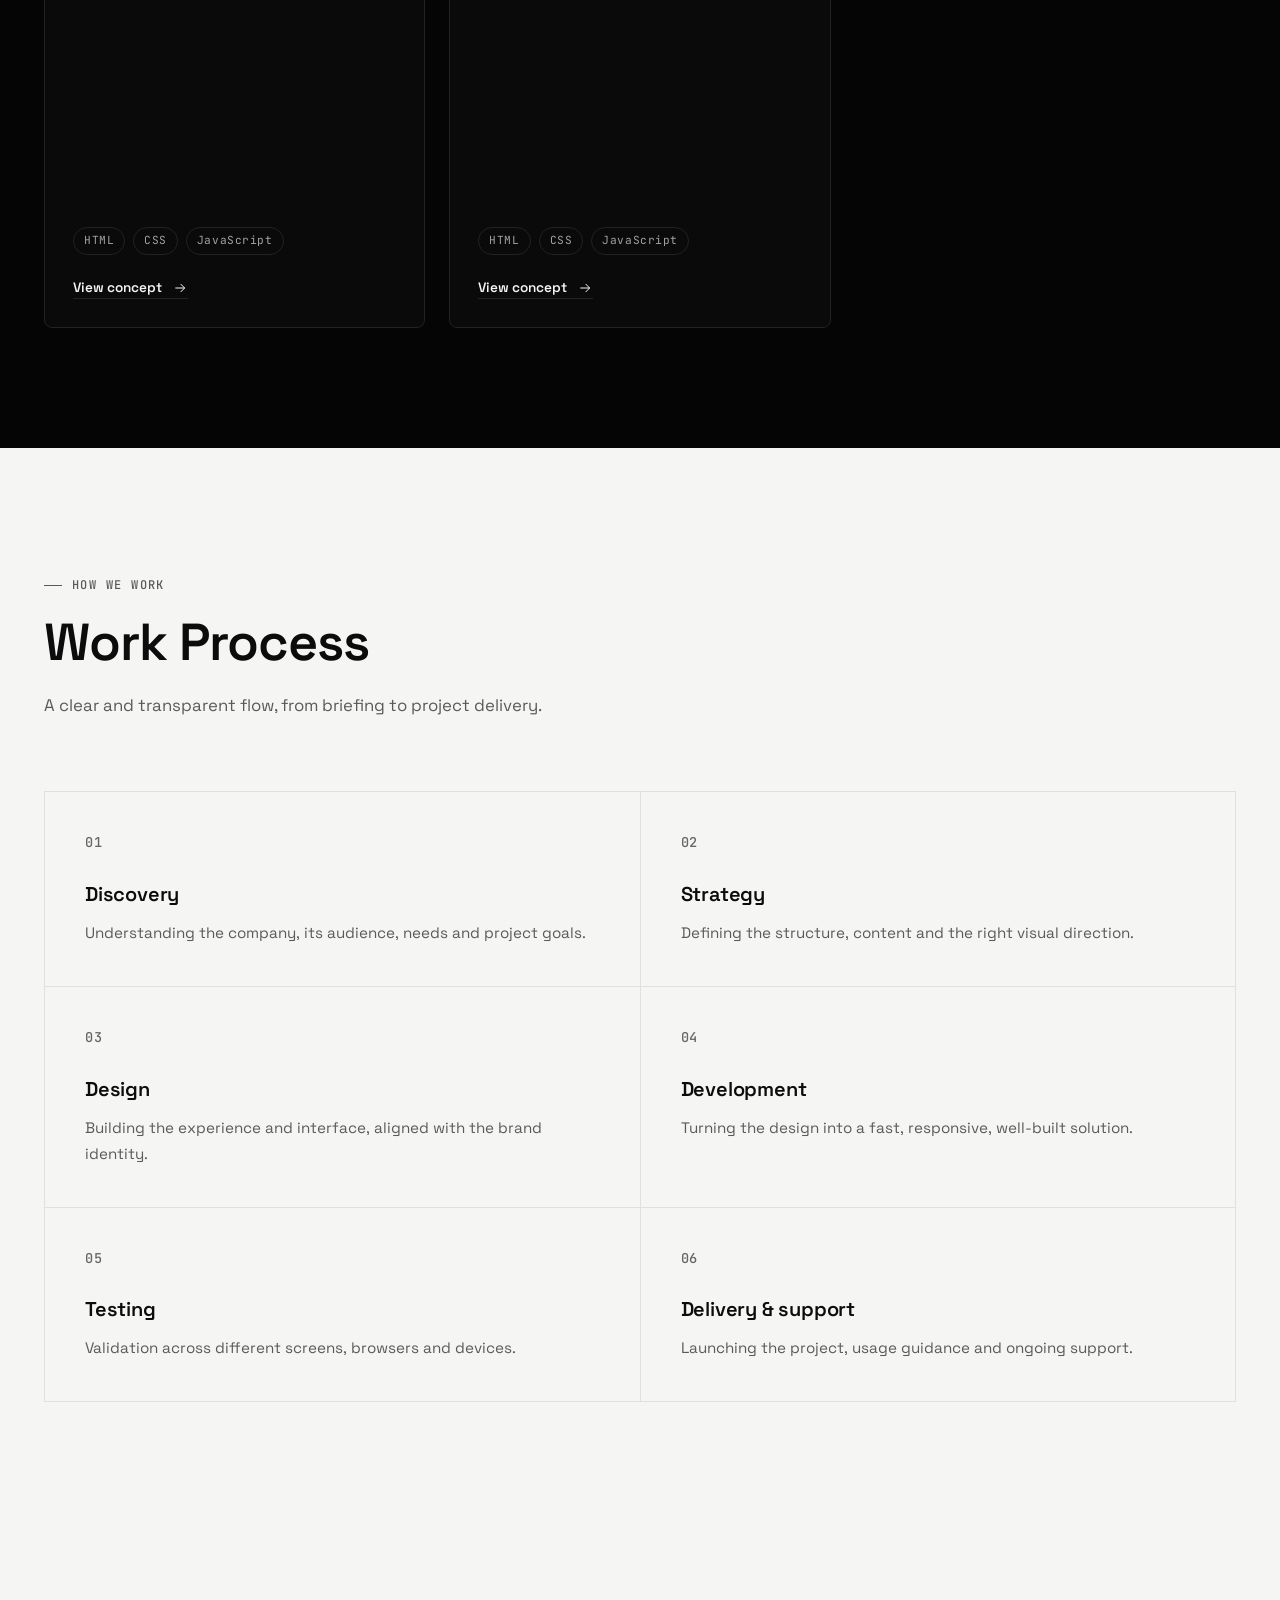
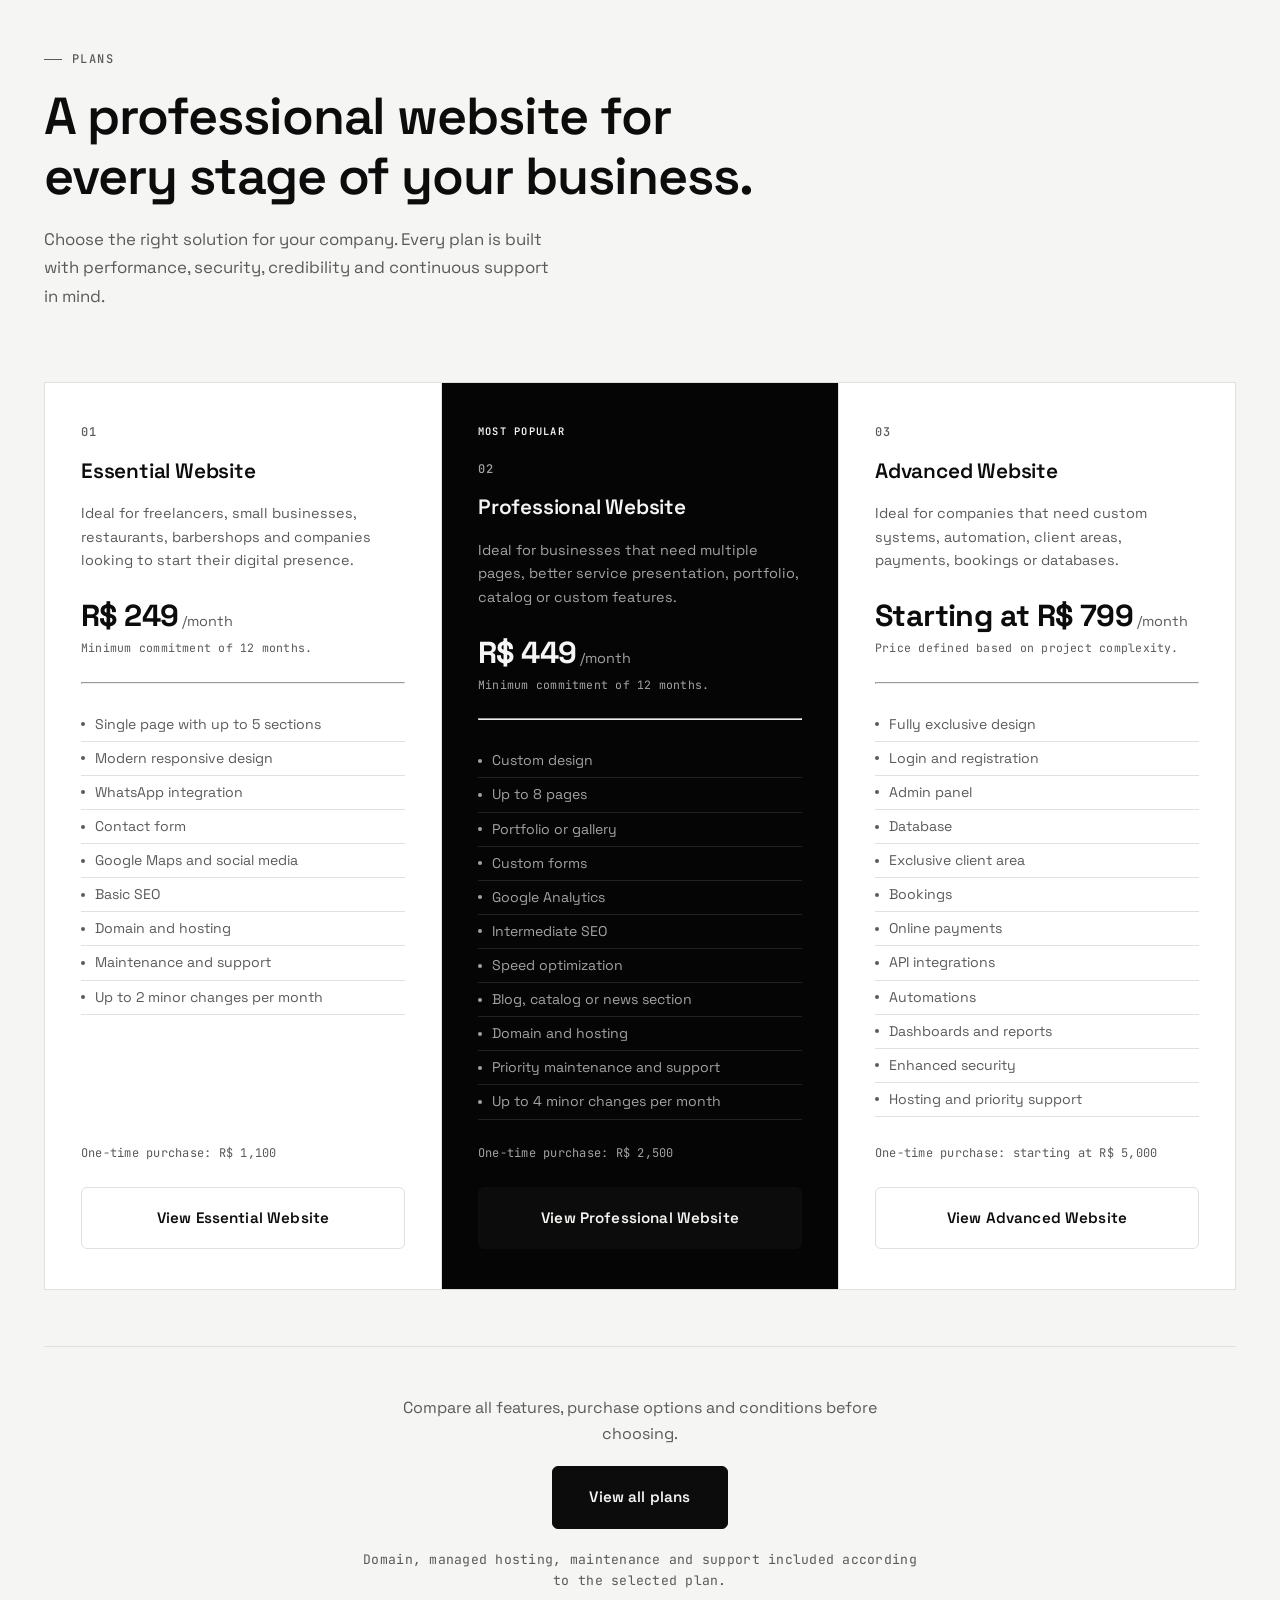
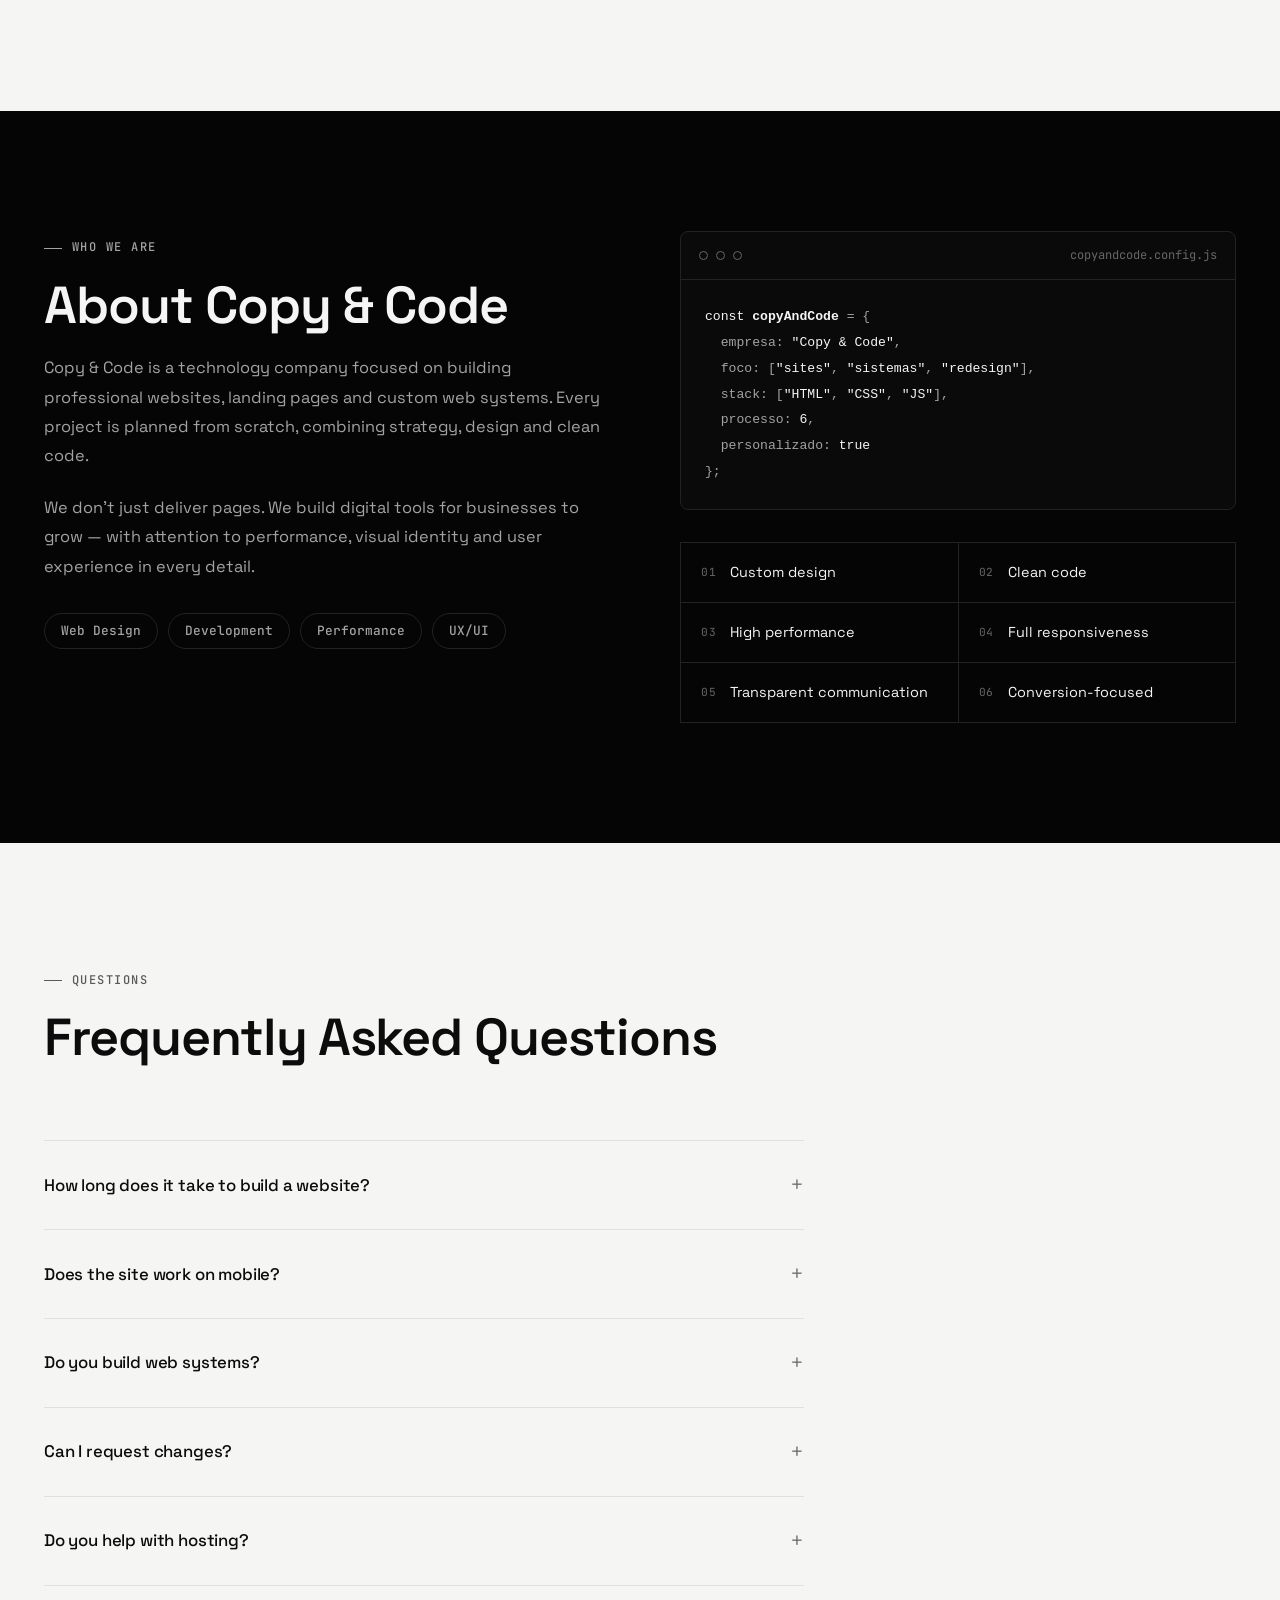
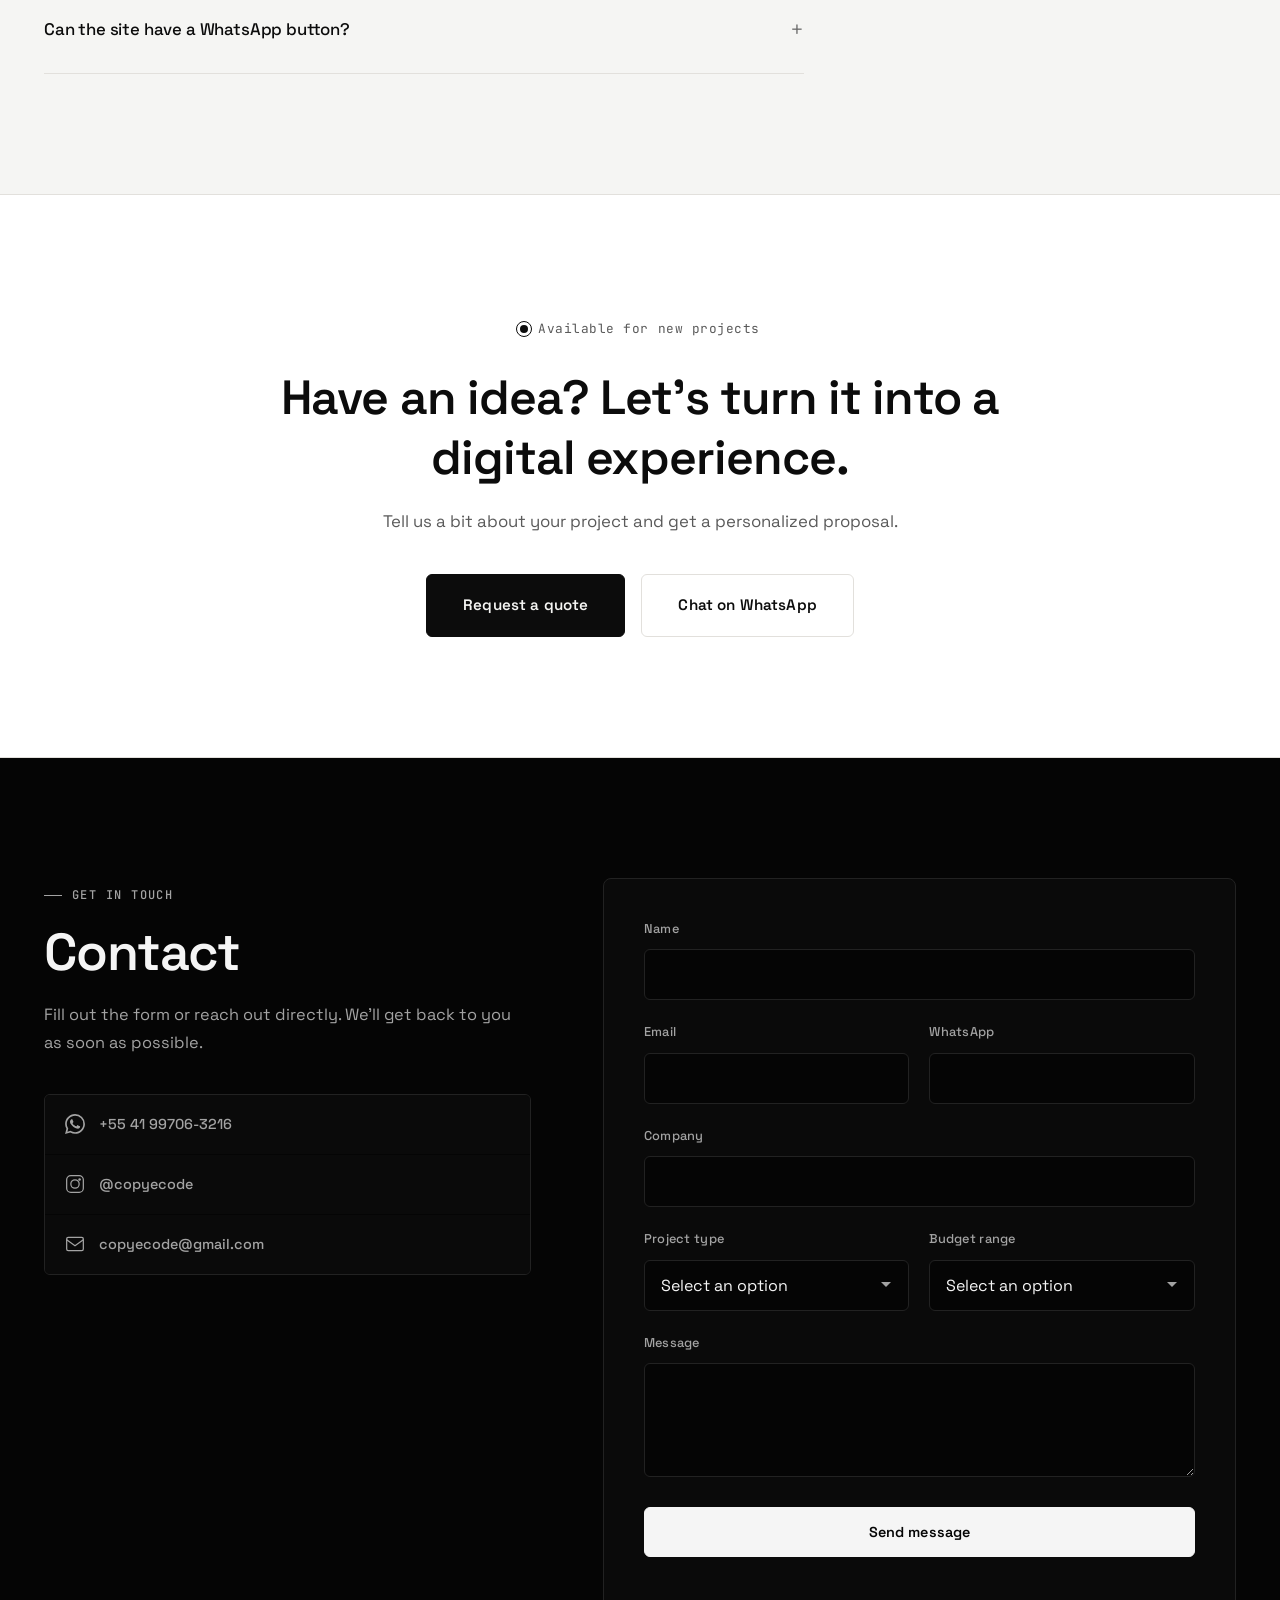
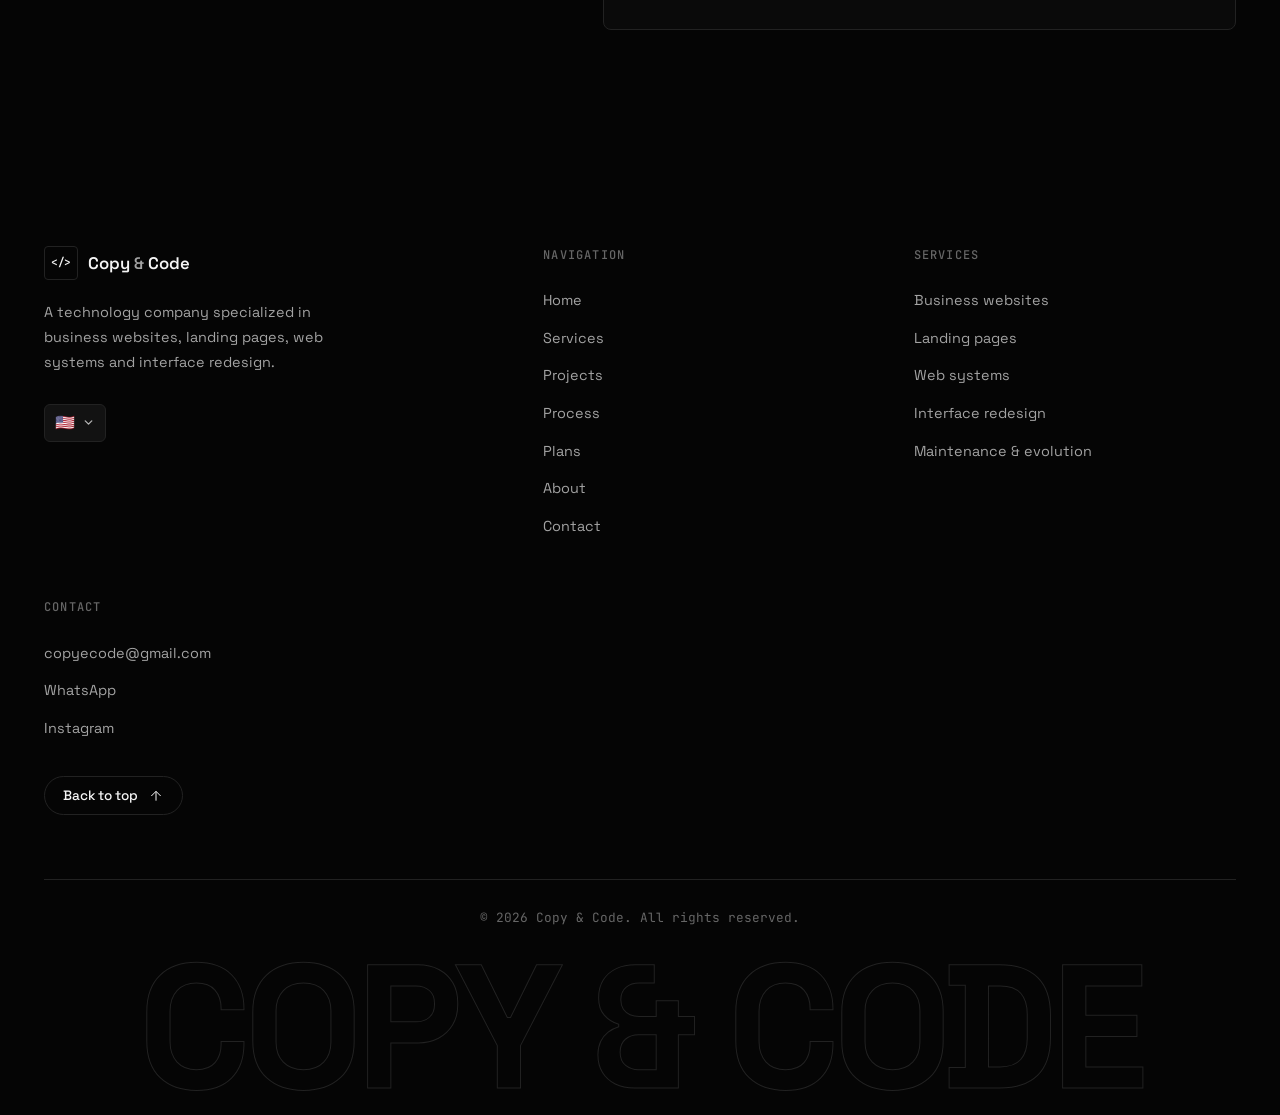
==== commit b80f19b1: "remove: cards Barbearia e Agência de Marketing do portfólio Co-Authored-By: Claude Sonnet 4.6 <norep" ====
--- a/index.html
+++ b/index.html
@@ -338,32 +338,11 @@
             </div>
             <div class="portfolio-card__body">
               <div class="portfolio-card__meta">
-                <span class="portfolio-card__category" data-i18n="project2Category">Beleza</span>
-                <span class="portfolio-card__year">2026</span>
-              </div>
-              <h3 class="portfolio-card__title" data-i18n="project2Title">Landing page para Barbearia</h3>
-              <p class="portfolio-card__text" data-i18n="project2Text">Página de conversão com agendamento, serviços e botão de WhatsApp.</p>
-              <div class="portfolio-card__tech">
-                <span>HTML</span><span>CSS</span><span>JavaScript</span>
-              </div>
-              <button class="portfolio-card__btn" type="button" data-project="barbearia">
-                <span data-i18n="projectViewBtn">Ver conceito</span>
-                <svg viewBox="0 0 24 24" fill="none" stroke="currentColor" stroke-width="1.5" aria-hidden="true"><path d="M5 12h14M13 6l6 6-6 6"/></svg>
-              </button>
-            </div>
-          </article>
-
-          <article class="portfolio-card reveal">
-            <div class="portfolio-card__preview portfolio-card__preview--3">
-              <span class="portfolio-card__index">03</span>
-            </div>
-            <div class="portfolio-card__body">
-              <div class="portfolio-card__meta">
-                <span class="portfolio-card__category" data-i18n="project3Category">Criativo</span>
+                <span class="portfolio-card__category" data-i18n="project2Category">Criativo</span>
                 <span class="portfolio-card__year">2025</span>
               </div>
-              <h3 class="portfolio-card__title" data-i18n="project3Title">Portfólio para Designer</h3>
-              <p class="portfolio-card__text" data-i18n="project3Text">Showcase minimalista para apresentar trabalhos e captar novos clientes.</p>
+              <h3 class="portfolio-card__title" data-i18n="project2Title">Portfólio para Designer</h3>
+              <p class="portfolio-card__text" data-i18n="project2Text">Showcase minimalista para apresentar trabalhos e captar novos clientes.</p>
               <div class="portfolio-card__tech">
                 <span>HTML</span><span>CSS</span><span>JavaScript</span>
               </div>
@@ -375,16 +354,16 @@
           </article>
 
           <article class="portfolio-card reveal">
-            <div class="portfolio-card__preview portfolio-card__preview--4">
-              <span class="portfolio-card__index">04</span>
+            <div class="portfolio-card__preview portfolio-card__preview--3">
+              <span class="portfolio-card__index">03</span>
             </div>
             <div class="portfolio-card__body">
               <div class="portfolio-card__meta">
-                <span class="portfolio-card__category" data-i18n="project4Category">E-commerce</span>
+                <span class="portfolio-card__category" data-i18n="project3Category">E-commerce</span>
                 <span class="portfolio-card__year">2025</span>
               </div>
-              <h3 class="portfolio-card__title" data-i18n="project4Title">Site para Loja de Roupas</h3>
-              <p class="portfolio-card__text" data-i18n="project4Text">Vitrine digital com catálogo, filtros e contato direto para vendas.</p>
+              <h3 class="portfolio-card__title" data-i18n="project3Title">Site para Loja de Roupas</h3>
+              <p class="portfolio-card__text" data-i18n="project3Text">Vitrine digital com catálogo, filtros e contato direto para vendas.</p>
               <div class="portfolio-card__tech">
                 <span>HTML</span><span>CSS</span><span>JavaScript</span>
               </div>
@@ -396,16 +375,16 @@
           </article>
 
           <article class="portfolio-card portfolio-card--lg reveal">
-            <div class="portfolio-card__preview portfolio-card__preview--5">
-              <span class="portfolio-card__index">05</span>
+            <div class="portfolio-card__preview portfolio-card__preview--4">
+              <span class="portfolio-card__index">04</span>
             </div>
             <div class="portfolio-card__body">
               <div class="portfolio-card__meta">
-                <span class="portfolio-card__category" data-i18n="project5Category">Jurídico</span>
+                <span class="portfolio-card__category" data-i18n="project4Category">Jurídico</span>
                 <span class="portfolio-card__year">2025</span>
               </div>
-              <h3 class="portfolio-card__title" data-i18n="project5Title">Página para Advogado</h3>
-              <p class="portfolio-card__text" data-i18n="project5Text">Site institucional com áreas de atuação, credibilidade e formulário de contato.</p>
+              <h3 class="portfolio-card__title" data-i18n="project4Title">Página para Advogado</h3>
+              <p class="portfolio-card__text" data-i18n="project4Text">Site institucional com áreas de atuação, credibilidade e formulário de contato.</p>
               <div class="portfolio-card__tech">
                 <span>HTML</span><span>CSS</span><span>JavaScript</span>
               </div>
@@ -417,37 +396,16 @@
           </article>
 
           <article class="portfolio-card reveal">
-            <div class="portfolio-card__preview portfolio-card__preview--6">
-              <span class="portfolio-card__index">06</span>
+            <div class="portfolio-card__preview portfolio-card__preview--5">
+              <span class="portfolio-card__index">05</span>
             </div>
             <div class="portfolio-card__body">
               <div class="portfolio-card__meta">
-                <span class="portfolio-card__category" data-i18n="project6Category">Marketing</span>
-                <span class="portfolio-card__year">2025</span>
-              </div>
-              <h3 class="portfolio-card__title" data-i18n="project6Title">Site para Agência de Marketing</h3>
-              <p class="portfolio-card__text" data-i18n="project6Text">Presença digital impactante com cases, serviços e captura de leads.</p>
-              <div class="portfolio-card__tech">
-                <span>HTML</span><span>CSS</span><span>JavaScript</span>
-              </div>
-              <button class="portfolio-card__btn" type="button" data-project="marketing">
-                <span data-i18n="projectViewBtn">Ver conceito</span>
-                <svg viewBox="0 0 24 24" fill="none" stroke="currentColor" stroke-width="1.5" aria-hidden="true"><path d="M5 12h14M13 6l6 6-6 6"/></svg>
-              </button>
-            </div>
-          </article>
-
-          <article class="portfolio-card reveal">
-            <div class="portfolio-card__preview portfolio-card__preview--7">
-              <span class="portfolio-card__index">07</span>
-            </div>
-            <div class="portfolio-card__body">
-              <div class="portfolio-card__meta">
-                <span class="portfolio-card__category" data-i18n="project7Category">Academia</span>
+                <span class="portfolio-card__category" data-i18n="project5Category">Academia</span>
                 <span class="portfolio-card__year">2026</span>
               </div>
-              <h3 class="portfolio-card__title" data-i18n="project7Title">Site para Academia de Luta</h3>
-              <p class="portfolio-card__text" data-i18n="project7Text">Site para academia de Muay Thai e Boxe com horários de aula, instrutores e agendamento de aula experimental.</p>
+              <h3 class="portfolio-card__title" data-i18n="project5Title">Site para Academia de Luta</h3>
+              <p class="portfolio-card__text" data-i18n="project5Text">Site para academia de Muay Thai e Boxe com horários de aula, instrutores e agendamento de aula experimental.</p>
               <div class="portfolio-card__tech">
                 <span>HTML</span><span>CSS</span><span>JavaScript</span>
               </div>
@@ -459,16 +417,16 @@
           </article>
 
           <article class="portfolio-card reveal">
-            <div class="portfolio-card__preview portfolio-card__preview--8">
-              <span class="portfolio-card__index">08</span>
+            <div class="portfolio-card__preview portfolio-card__preview--6">
+              <span class="portfolio-card__index">06</span>
             </div>
             <div class="portfolio-card__body">
               <div class="portfolio-card__meta">
-                <span class="portfolio-card__category" data-i18n="project8Category">Saúde Pet</span>
+                <span class="portfolio-card__category" data-i18n="project6Category">Saúde Pet</span>
                 <span class="portfolio-card__year">2026</span>
               </div>
-              <h3 class="portfolio-card__title" data-i18n="project8Title">Site para Plano de Saúde Pet</h3>
-              <p class="portfolio-card__text" data-i18n="project8Text">Landing page para plano de saúde pet com tabela de coberturas, planos, depoimentos e agendamento via WhatsApp.</p>
+              <h3 class="portfolio-card__title" data-i18n="project6Title">Site para Plano de Saúde Pet</h3>
+              <p class="portfolio-card__text" data-i18n="project6Text">Landing page para plano de saúde pet com tabela de coberturas, planos, depoimentos e agendamento via WhatsApp.</p>
               <div class="portfolio-card__tech">
                 <span>HTML</span><span>CSS</span><span>JavaScript</span>
               </div>
